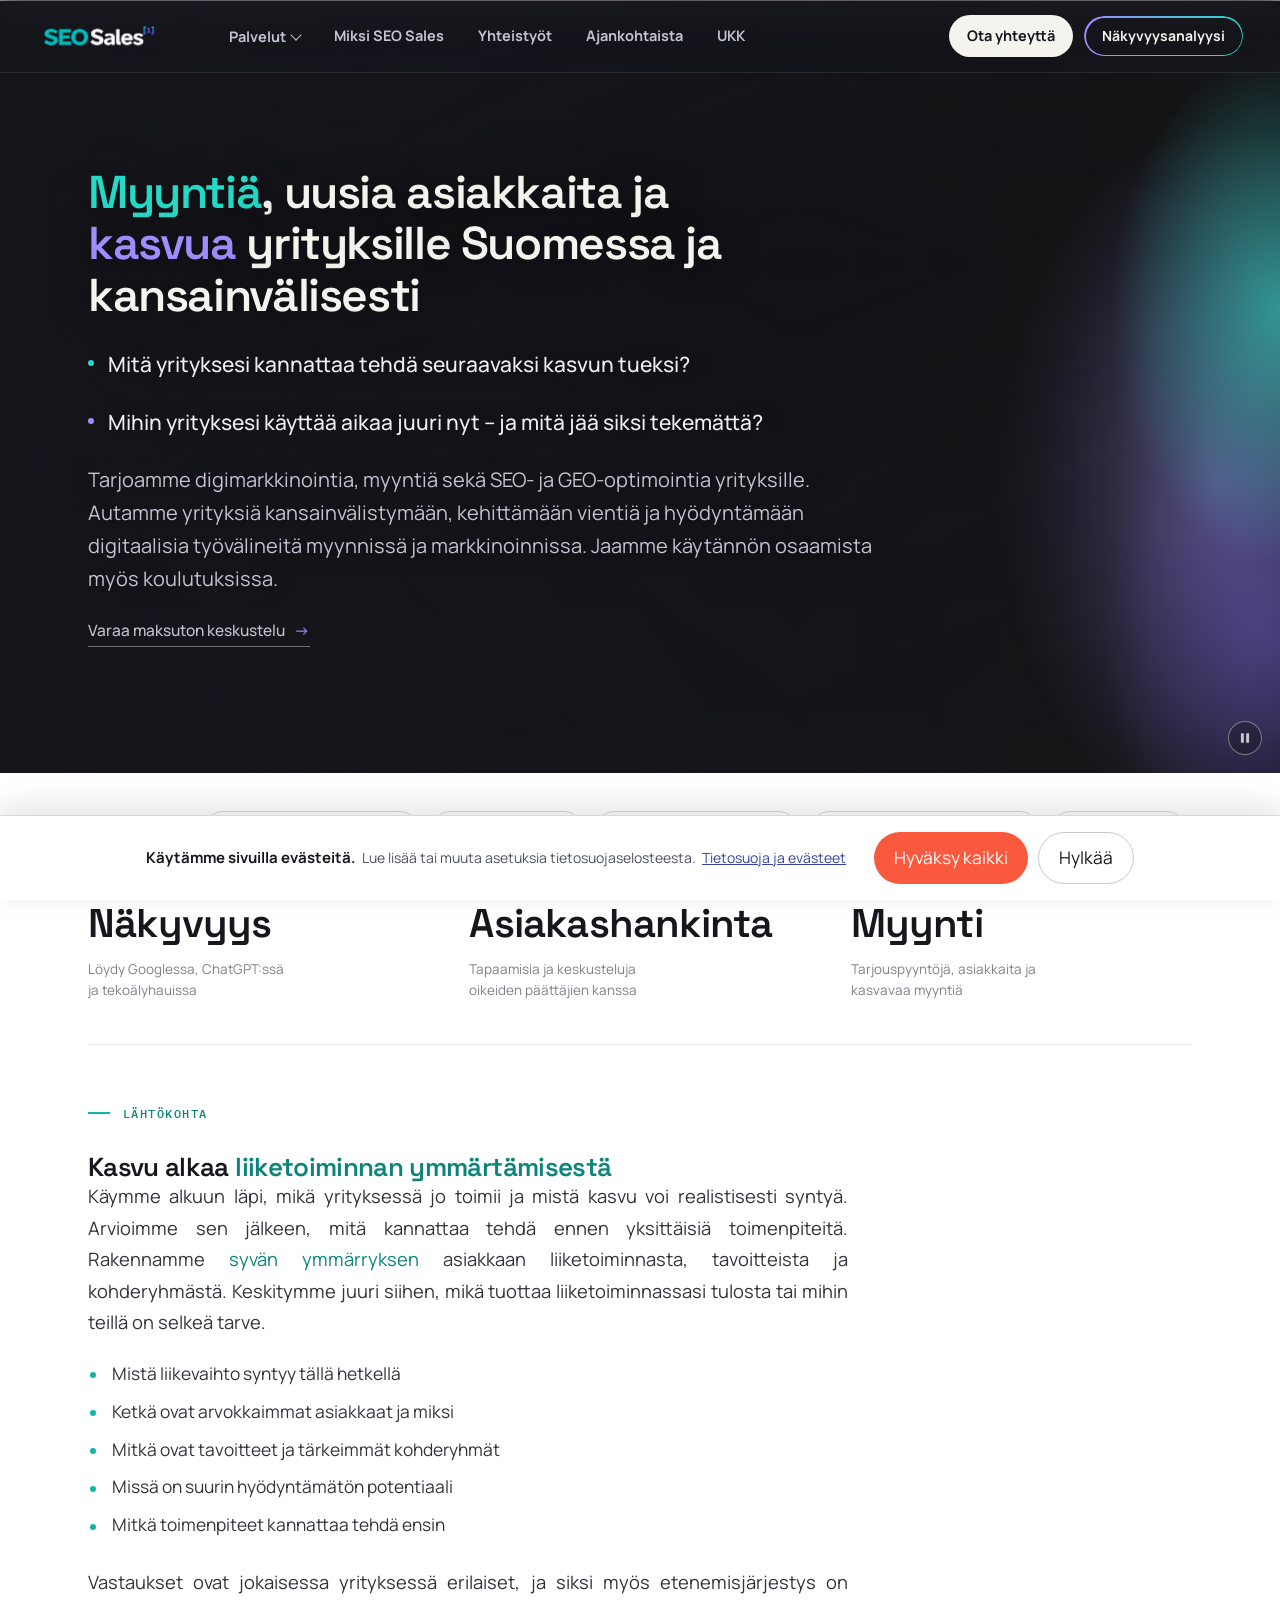
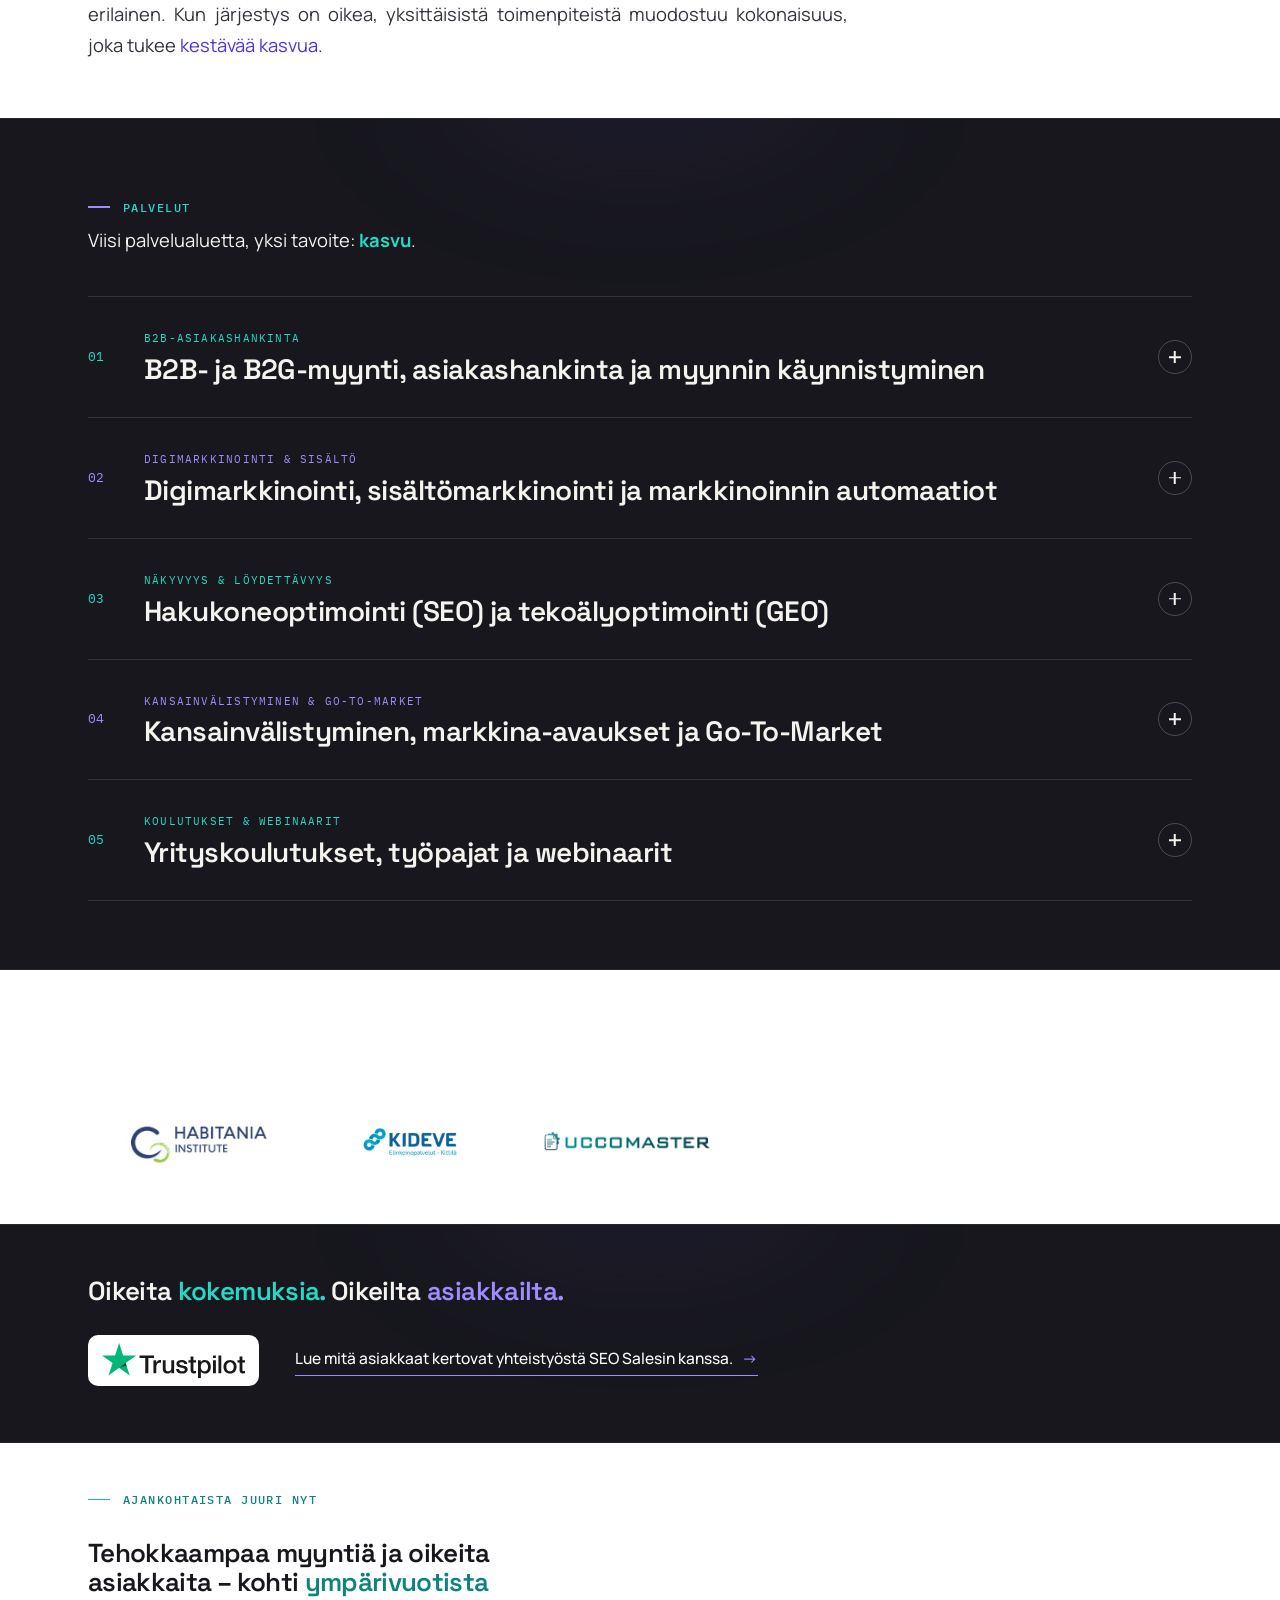
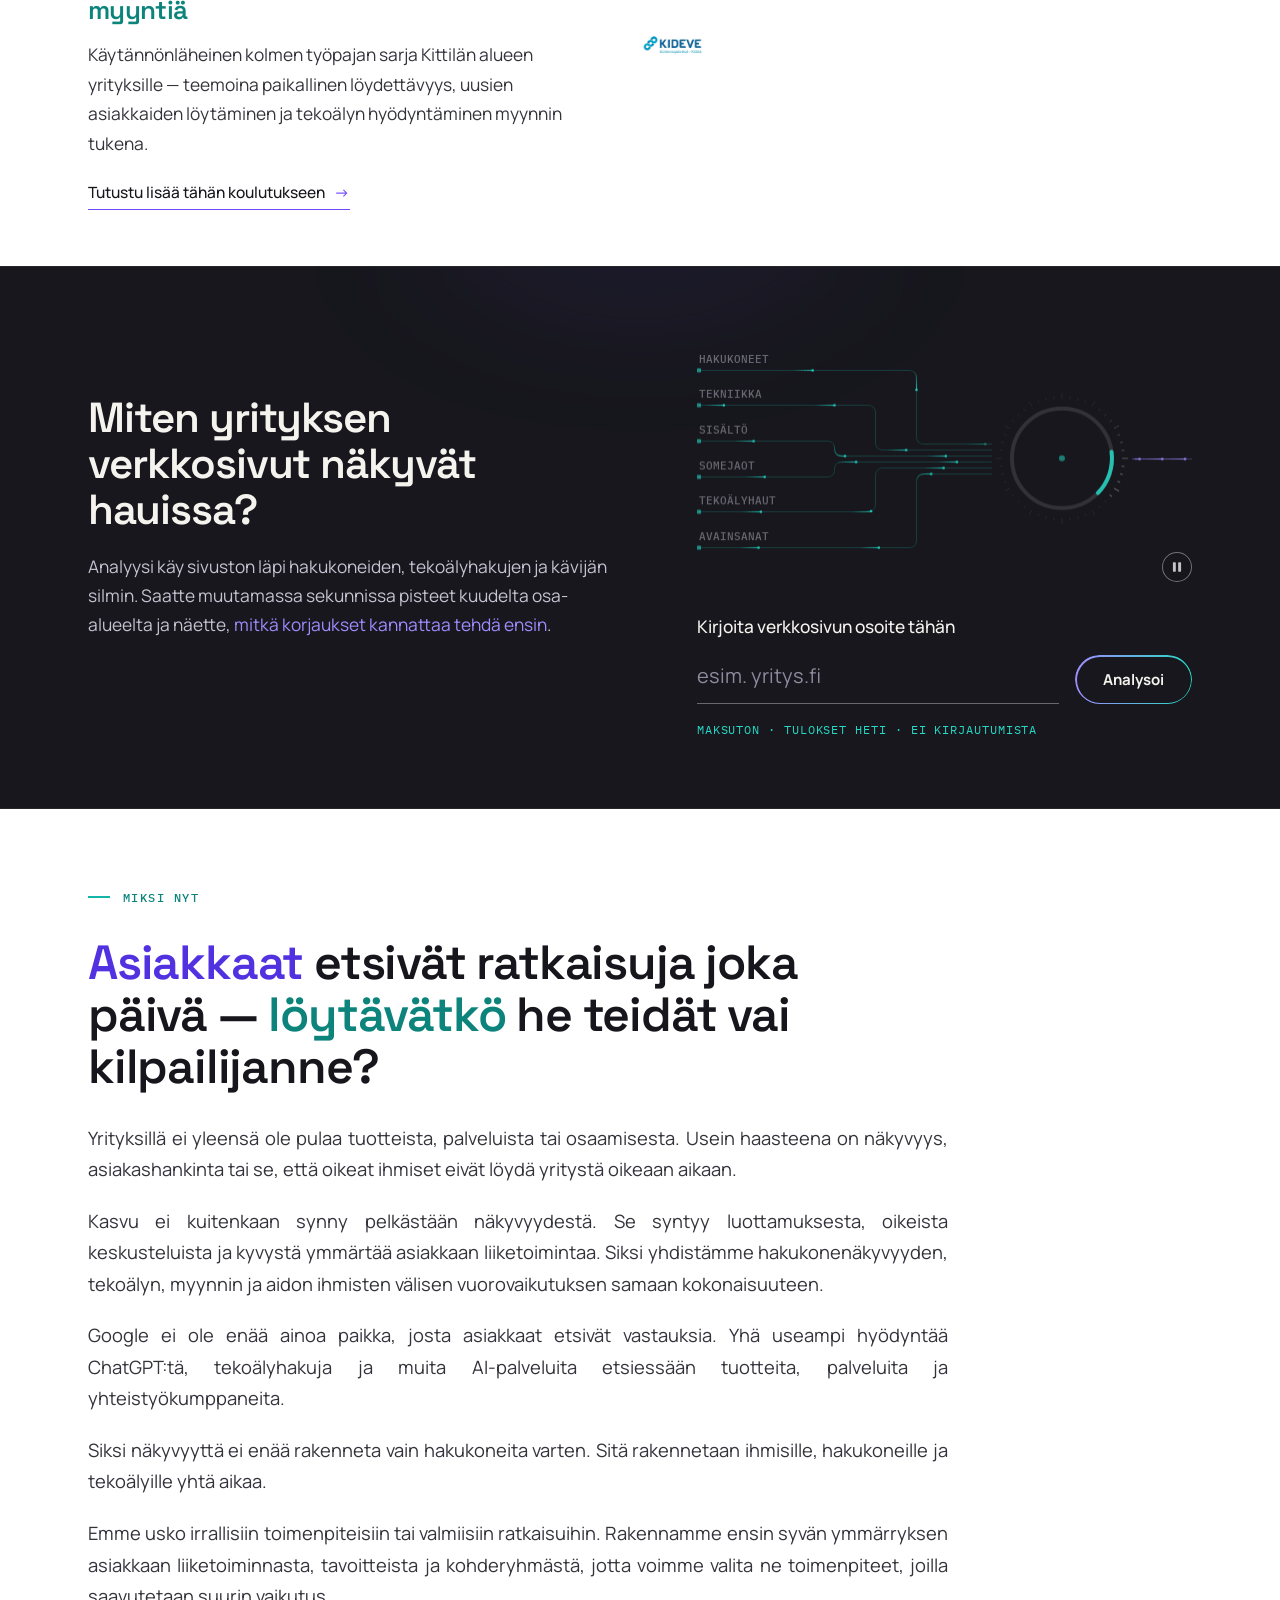
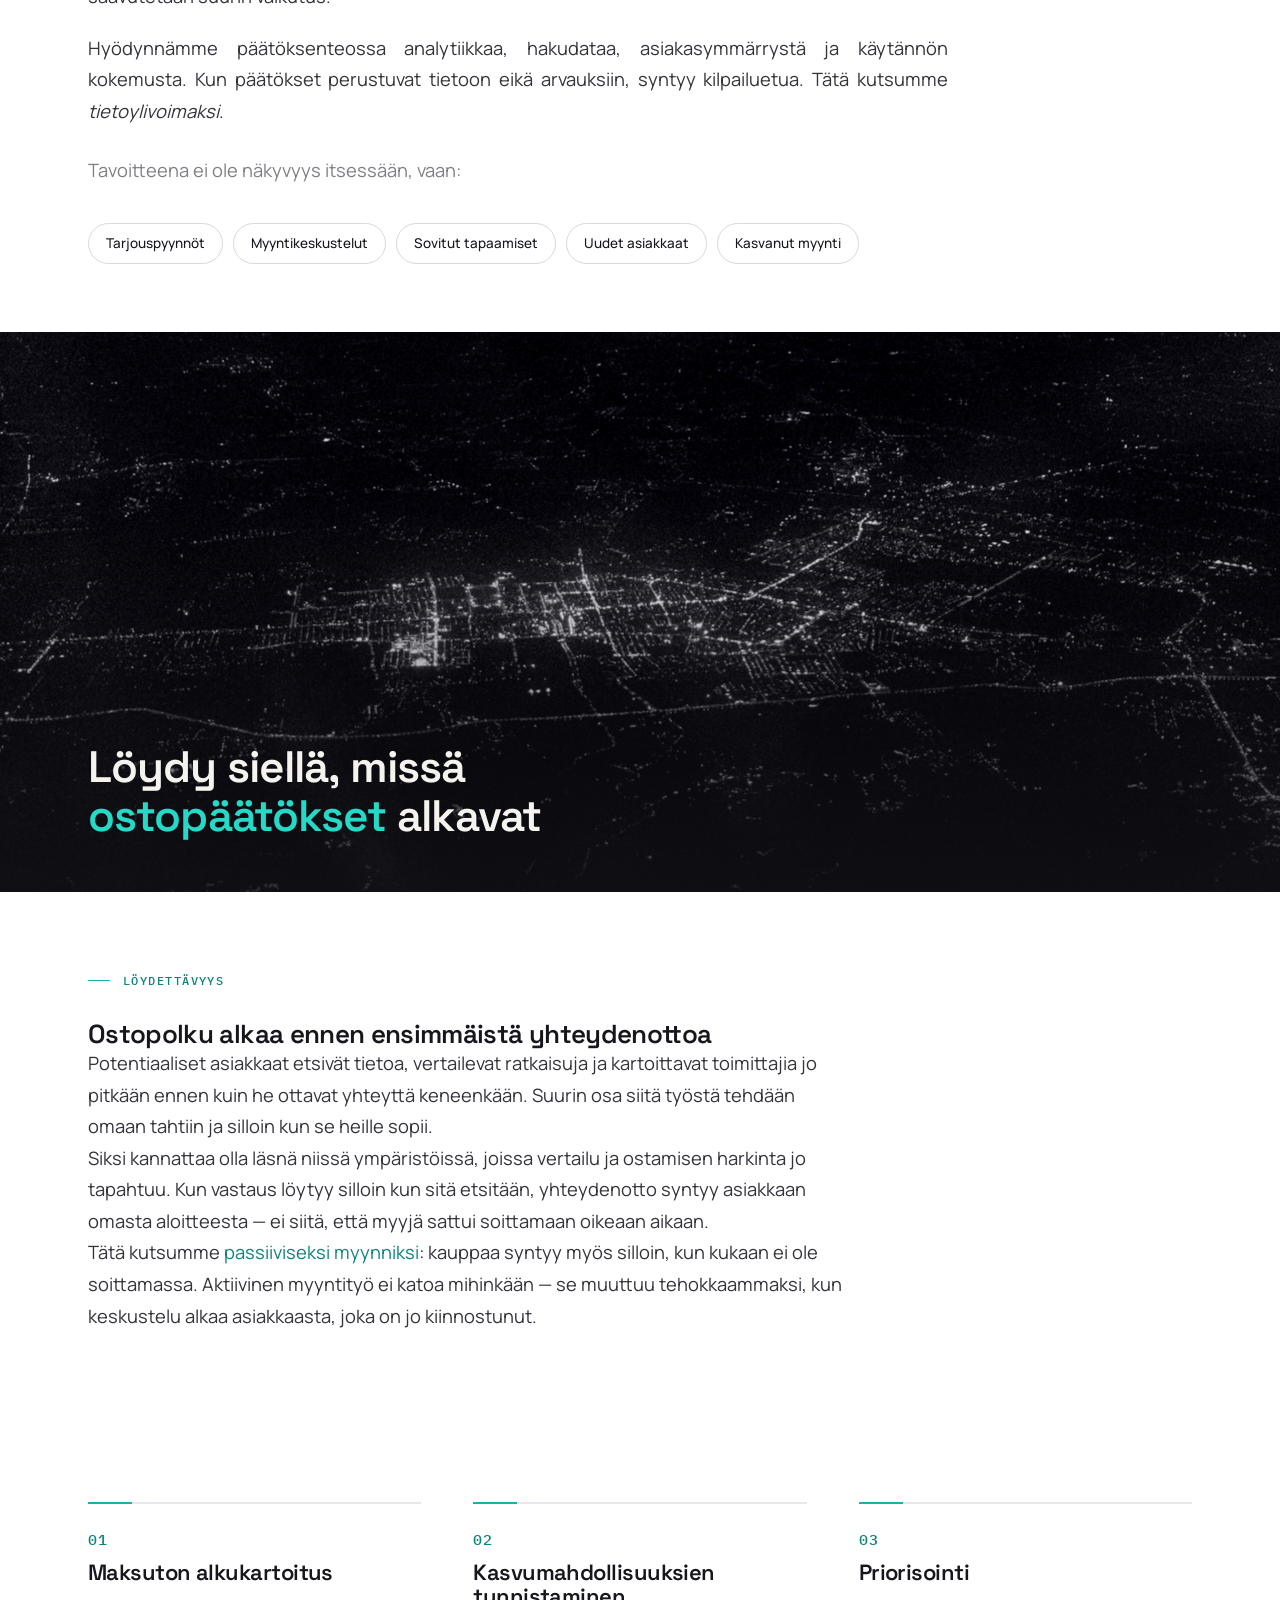
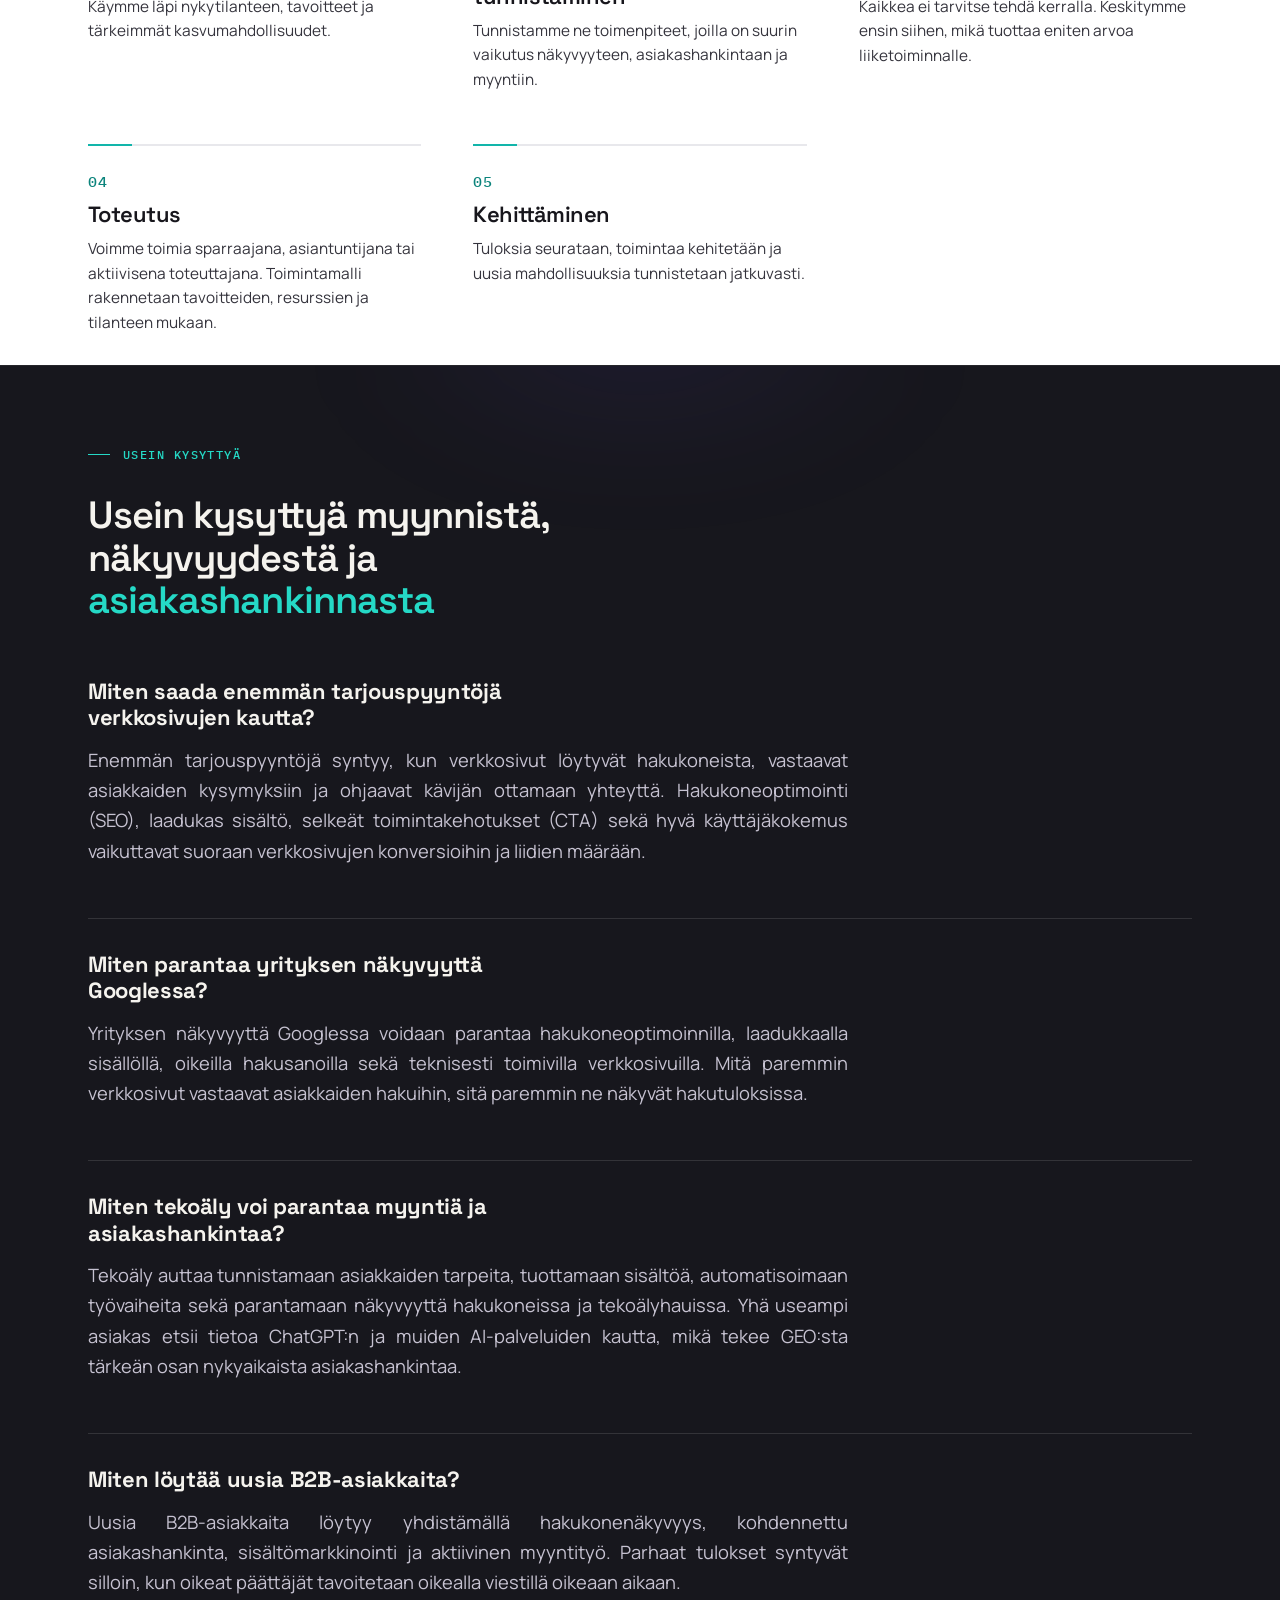
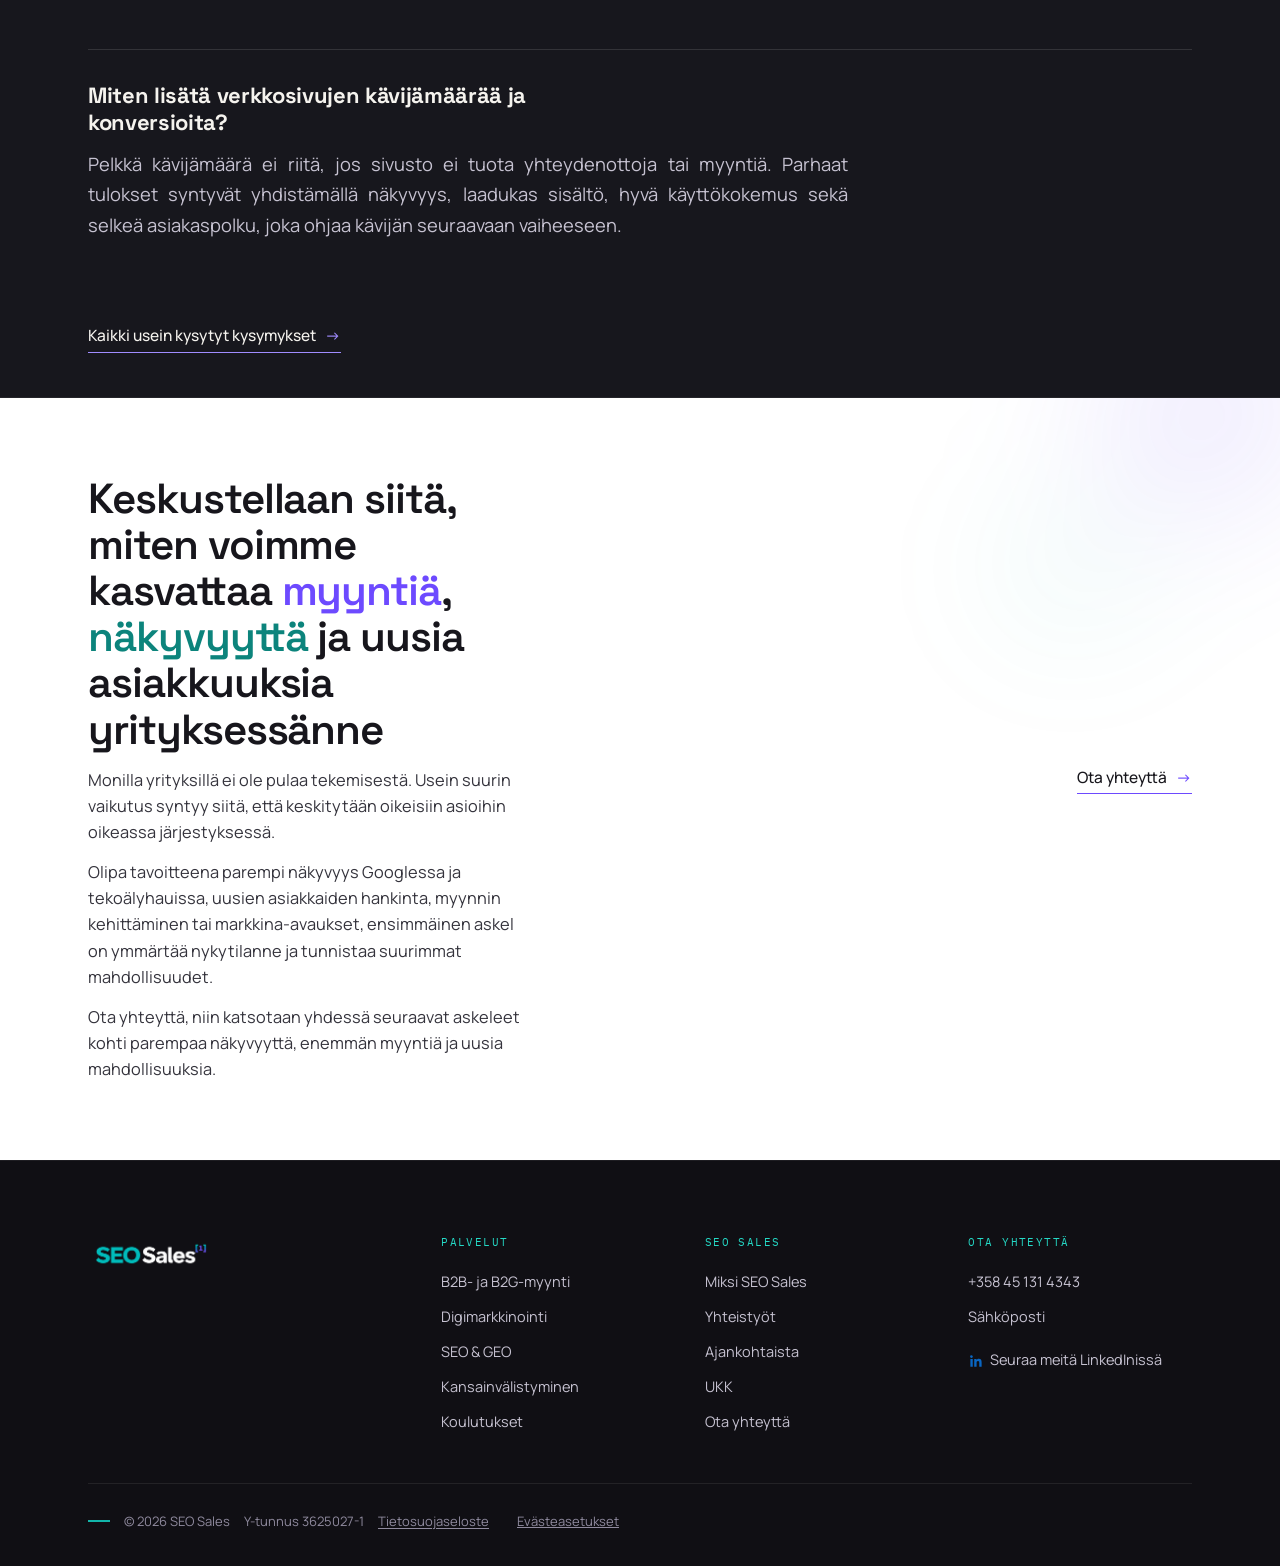
==== index.html @ 41d2343c "Use white SEO Sales logo on dark backgrounds" ====
<!DOCTYPE html>
<html lang="fi">
<head>
<meta charset="UTF-8">
<meta name="trustpilot-one-time-domain-verification-id" content="46264626-d55d-4eb8-880e-04349c40adad"/>
<meta name="viewport" content="width=device-width, initial-scale=1.0">
<title>SEO Sales | B2B-myynti, asiakashankinta, SEO ja GEO</title>
<meta name="description" content="SEO Sales yhdistää B2B- ja B2G-myynnin, asiakashankinnan, digimarkkinoinnin, SEO:n ja GEO:n yrityksen kasvun tueksi.">
<link rel="canonical" href="https://seosales.fi/">
<link rel="icon" type="image/svg+xml" href="seo-sales-b2b-myynti-favicon.svg">
<meta property="og:type" content="website">
<meta property="og:site_name" content="SEO Sales">
<meta property="og:locale" content="fi_FI">
<meta property="og:title" content="SEO Sales | B2B-myynti, asiakashankinta, SEO ja GEO">
<meta property="og:description" content="SEO Sales yhdistää B2B- ja B2G-myynnin, asiakashankinnan, digimarkkinoinnin, SEO:n ja GEO:n yrityksen kasvun tueksi.">
<meta property="og:url" content="https://seosales.fi/">
<meta property="og:image" content="https://seosales.fi/seo-sales-og-kuva.png">
<meta name="twitter:card" content="summary_large_image">
<meta name="twitter:title" content="SEO Sales | B2B-myynti, asiakashankinta, SEO ja GEO">
<meta name="twitter:description" content="SEO Sales yhdistää B2B- ja B2G-myynnin, asiakashankinnan, digimarkkinoinnin, SEO:n ja GEO:n yrityksen kasvun tueksi.">
<meta name="twitter:image" content="https://seosales.fi/seo-sales-og-kuva.png">
<script type="application/ld+json">
{"@context":"https://schema.org","@graph":[
{"@type":"WebSite","@id":"https://seosales.fi/#website","name":"SEO Sales","url":"https://seosales.fi/","inLanguage":"fi","publisher":{"@id":"https://seosales.fi/#org"}},
{"@type":"ProfessionalService","@id":"https://seosales.fi/#org","name":"SEO Sales","url":"https://seosales.fi/","description":"SEO, GEO, myynti ja asiakashankinta saman katon alta. Autamme yrityksiä löytämään asiakkaita ja kasvattamaan myyntiä Googlessa, ChatGPT:ssä, tekoälyhauissa ja uusilla markkinoilla.","email":"janio.lammi@gmail.com","telephone":"+358451314343","vatID":"FI36250271","taxID":"3625027-1","founder":{"@type":"Person","name":"Jani Lammi","sameAs":"https://www.linkedin.com/in/lammiconsulting"},"areaServed":["Suomi","Pohjoismaat","Euroopan unioni","Iso-Britannia","Aasia"],"knowsLanguage":["fi","en"],"sameAs":["https://www.linkedin.com/in/lammiconsulting"],"logo":"https://seosales.fi/seo-sales-b2b-myynti-yrityksen-kasvu.svg","image":"https://seosales.fi/seo-sales-og-kuva.png"}
]}
</script>
<link rel="preconnect" href="https://fonts.googleapis.com">
<link rel="preconnect" href="https://fonts.gstatic.com" crossorigin>
<link rel="preload" as="style" href="https://fonts.googleapis.com/css2?family=Space+Grotesk:wght@400;500;600;700&family=Manrope:wght@400;500;600;700&family=IBM+Plex+Mono:wght@400;500&display=swap" onload="this.onload=null;this.rel='stylesheet'">
<noscript><link href="https://fonts.googleapis.com/css2?family=Space+Grotesk:wght@400;500;600;700&family=Manrope:wght@400;500;600;700&family=IBM+Plex+Mono:wght@400;500&display=swap" rel="stylesheet"></noscript>
<link rel="stylesheet" href="styles.css?v=20261107">
<script>document.documentElement.classList.add('js')</script>
</head>
<body class="dark-hero">

<header id="hdr">
  <div class="wrap nav">
    <a href="/" class="logo"><img src="seo-sales-b2b-myynti-yrityksen-kasvu-valkoinen.svg" alt="SEO Sales – B2B-myynti ja yrityksen kasvu"></a>
    <nav class="nav-links">
      <div class="dropdown">
        <button type="button" aria-haspopup="true">Palvelut <span class="caret" aria-hidden="true"></span></button>
        <div class="dropmenu">
          <a href="b2b-myynti.html">B2B- ja B2G-myynti</a>
          <a href="digimarkkinointi.html">Digimarkkinointi</a>
          <a href="seo-ja-geo.html">SEO &amp; GEO</a>
          <a href="kansainvalistyminen.html">Kansainvälistyminen</a>
          <a href="koulutukset.html">Koulutukset</a>
        </div>
      </div>
      <a href="miksi-seo-sales.html">Miksi SEO Sales</a>
      <a href="yhteistyot.html">Yhteistyöt</a>
      <a href="ajankohtaista.html">Ajankohtaista</a>
      <a href="ukk.html">UKK</a>
      <a href="yhteys.html">Ota yhteyttä</a>
      <a href="nakyvyysanalyysi.html" class="nav-cta nav-cta--analyysi">Näkyvyysanalyysi</a>
    </nav>
    <button class="menu-btn" aria-label="Valikko" aria-expanded="false"><span></span><span></span><span></span></button>
  </div>
</header>

<!-- HERO -->
<section class="hero hero--dark hero--video">
  <div class="hero-video" aria-hidden="true">
    <video class="hv" src="kasvua-tavoitteleva-yritys.mp4" autoplay muted loop playsinline preload="auto"></video>
    <video class="hv off" src="kasvua-tavoitteleva-yritys.mp4" muted loop playsinline preload="auto"></video>
    <span class="hero-video-desat"></span>
    <span class="hero-video-veil"></span>
  </div>
  <div class="wrap hero-grid">
    <div class="hero-top">
      <div class="hero-copy">
        <h1 class="hero-title reveal"><span class="w"><em class="t">Myyntiä</em>,</span> <span class="w">uusia</span> <span class="w">asiakkaita</span> <span class="w">ja</span> <span class="w"><em>kasvua</em></span> <span class="w">yrityksille</span> <span class="w">Suomessa</span> <span class="w">ja</span> <span class="w">kansainvälisesti</span></h1>
      </div>
    </div>
    <div class="hero-body-full">
      <p class="reveal d2 hero-q hero-q--turq">Mitä yrityksesi kannattaa tehdä seuraavaksi kasvun tueksi?</p>
      <p class="reveal d2 hero-q hero-q--violet">Mihin yrityksesi käyttää aikaa juuri nyt – ja mitä jää siksi tekemättä?</p>
      <p class="reveal d2">Tarjoamme digimarkkinointia, myyntiä sekä SEO- ja GEO-optimointia yrityksille. Autamme yrityksiä kansainvälistymään, kehittämään vientiä ja hyödyntämään digitaalisia työvälineitä myynnissä ja markkinoinnissa. Jaamme käytännön osaamista myös koulutuksissa.</p>
      <div class="actions reveal d3">
        <a href="yhteys.html" class="ulink">Varaa maksuton keskustelu <span class="arr">→</span></a>
      </div>
    </div>
  </div>
</section>

<!-- GOALS -->
<section class="home-goals">
  <div class="wrap">
      <div class="goals-row">
        <p class="goals-label">Tavoitteena</p>
        <div class="outcomes outcomes--hero">
          <span class="chip blue">Enemmän laadukkaita liidejä</span>
          <span class="chip">Enemmän myyntiä</span>
          <span class="chip blue">Enemmän uusia asiakkaita</span>
          <span class="chip">Enemmän kannattavaa kasvua</span>
          <span class="chip blue">Enemmän aikaa</span>
        </div>
      </div>
  </div>
</section>

<!-- STATS -->
<div class="wrap">
  <div class="stats">
    <div class="stat reveal"><div class="word">Näkyvyys</div><div class="lbl">Löydy Googlessa, ChatGPT:ssä ja tekoälyhauissa</div></div>
    <div class="stat reveal d1"><div class="word">Asiakashankinta</div><div class="lbl">Tapaamisia ja keskusteluja oikeiden päättäjien kanssa</div></div>
    <div class="stat reveal d2"><div class="word">Myynti</div><div class="lbl">Tarjouspyyntöjä, asiakkaita ja kasvavaa myyntiä</div></div>
  </div>
</div>

<!-- BUSINESS UNDERSTANDING -->
<section id="lahtokohta">
  <div class="wrap">
    <p class="eyebrow reveal">Lähtökohta</p>
    <h2 class="reveal d1">Kasvu alkaa <em class="t">liiketoiminnan ymmärtämisestä</em></h2>
    <p class="reveal d2">Käymme alkuun läpi, mikä yrityksessä jo toimii ja mistä kasvu voi realistisesti syntyä. Arvioimme sen jälkeen, mitä kannattaa tehdä ennen yksittäisiä toimenpiteitä. Rakennamme <em class="hl t">syvän ymmärryksen</em> asiakkaan liiketoiminnasta, tavoitteista ja kohderyhmästä. Keskitymme juuri siihen, mikä tuottaa liiketoiminnassasi tulosta tai mihin teillä on selkeä tarve.</p>
    <ul class="disclist reveal d2">
      <li>Mistä liikevaihto syntyy tällä hetkellä</li>
      <li>Ketkä ovat arvokkaimmat asiakkaat ja miksi</li>
      <li>Mitkä ovat tavoitteet ja tärkeimmät kohderyhmät</li>
      <li>Missä on suurin hyödyntämätön potentiaali</li>
      <li>Mitkä toimenpiteet kannattaa tehdä ensin</li>
    </ul>
    <p class="reveal d2">Vastaukset ovat jokaisessa yrityksessä erilaiset, ja siksi myös etenemisjärjestys on erilainen. Kun järjestys on oikea, yksittäisistä toimenpiteistä muodostuu kokonaisuus, joka tukee <em class="hl">kestävää kasvua</em>.</p>
  </div>
</section>

<!-- SERVICES OVERVIEW -->
<section id="palvelut" class="tint">
  <div class="wrap">
    <p class="eyebrow reveal mb-8">Palvelut</p>
    <p class="reveal d1 palvelut-lede">Viisi palvelualuetta, yksi tavoite: <strong class="kasvu-hl">kasvu</strong>.</p>
    <div class="svc-accordion">
      <details class="svc-item blue reveal">
        <summary>
          <span class="s-idx">01</span>
          <span class="s-head">
            <span class="s-feat">B2B-asiakashankinta</span>
            <h3 class="s-title">B2B- ja B2G-myynti, asiakashankinta ja myynnin käynnistyminen</h3>
          </span>
          <span class="s-toggle" aria-hidden="true"></span>
        </summary>
        <div class="svc-panel">
          <p>Kaikki asiakkaat eivät löydä yritystäsi itse.</p>
          <div class="chips">
            <p class="fs-sm">Autamme tunnistamaan oikeat kohderyhmät, tavoittamaan päättäjät, sopimaan tapaamisia sekä tukemaan myyntiä aina ensimmäisestä keskustelusta kaupan kotiuttamiseen asti. Vahvuutemme on yhdistää järjestelmällinen asiakashankinta aitoon kykyyn rakentaa luottamusta ja käydä liiketoimintaa edistäviä keskusteluja.</p>
            <p class="fs-sm">Kun digimarkkinointi, sisältömarkkinointi ja asiakashankinta kulkevat saman tiimin kautta, pystymme hyödyntämään asiakaskeskusteluista syntyvää ymmärrystä myös verkkosivujen, sisältöjen ja markkinoinnin kehittämisessä. Sama viesti näkyy kaikissa kanavissa ja tukee sekä näkyvyyttä että myyntiä.</p>
            <h4>Palveluihin voi kuulua</h4>
            <span class="chip blue">Prospektointi</span>
            <span class="chip blue">Sähköpostikampanjat</span>
            <span class="chip blue">Yhteydenotot päättäjiin</span>
            <span class="chip blue">Tapaamisten buukkaus</span>
            <span class="chip blue">Myyntitapaamiset</span>
            <span class="chip blue">Tarjousvaiheen sparraus</span>
            <span class="chip blue">Myyntineuvottelut</span>
            <span class="chip blue">Closeauksen tuki</span>
            <span class="chip blue">Ulkoistettu myyntiresurssi</span>
            <span class="chip blue">Automaatiot</span>
          </div>
          <a href="b2b-myynti.html" class="ulink blue">Lue lisää palvelusta <span class="arr">→</span></a>
        </div>
      </details>

      <details class="svc-item reveal">
        <summary>
          <span class="s-idx">02</span>
          <span class="s-head">
            <span class="s-feat">Digimarkkinointi &amp; sisältö</span>
            <h3 class="s-title">Digimarkkinointi, sisältömarkkinointi ja markkinoinnin automaatiot</h3>
          </span>
          <span class="s-toggle" aria-hidden="true"></span>
        </summary>
        <div class="svc-panel">
          <p>Hyvä digimarkkinointi ei tarkoita pelkästään enemmän sisältöä. Sen tehtävänä on tukea myyntiä, asiakashankintaa ja liiketoiminnan kasvua.</p>
          <p>Autamme suunnittelemaan ja toteuttamaan sisältöjä, verkkosivuja, blogeja, uutiskirjeitä, LinkedIn-sisältöjä, sähköpostimarkkinointia sekä markkinoinnin automaatioita, jotka rakentavat näkyvyyttä Googlessa, tekoälyhauissa ja asiakkaiden ostopolun eri vaiheissa.</p>
          <p>Yhdessä nämä muodostavat yrityksellenne markkinointi- ja myyntikoneiston, jossa sisältö, näkyvyys, analytiikka, automaatiot, asiakashankinta ja myynti tukevat toisiaan.</p>
          <p>Kun sama kumppani vastaa myös asiakashankinnasta ja myynnistä, voidaan sisältöjä hyödyntää tehokkaammin. Samalla opimme jatkuvasti, mitkä viestit kiinnostavat kohderyhmää, mitkä sisällöt tuovat laadukkaita liidejä ja mistä syntyvät parhaat asiakkuudet.</p>
          <div class="chips">
            <h4>Palveluihin voi kuulua</h4>
            <span class="chip">Sisältömarkkinointi</span>
            <span class="chip">Verkkosivut</span>
            <span class="chip">Blogit</span>
            <span class="chip">Uutiskirjeet</span>
            <span class="chip">LinkedIn-sisällöt</span>
            <span class="chip">Sähköpostimarkkinointi</span>
            <span class="chip">Markkinoinnin automaatiot</span>
            <span class="chip">Analytiikka</span>
          </div>
          <a href="digimarkkinointi.html" class="ulink">Lue lisää palvelusta <span class="arr">→</span></a>
        </div>
      </details>

      <details class="svc-item blue reveal">
        <summary>
          <span class="s-idx">03</span>
          <span class="s-head">
            <span class="s-feat">Näkyvyys &amp; löydettävyys</span>
            <h3 class="s-title">Hakukoneoptimointi (SEO) ja tekoälyoptimointi (GEO)</h3>
          </span>
          <span class="s-toggle" aria-hidden="true"></span>
        </summary>
        <div class="svc-panel">
          <p>Löydy silloin, kun asiakkaasi etsivät ratkaisua.</p>
          <p>Autamme yrityksiä parantamaan näkyvyyttä Googlessa, ChatGPT:ssä ja tekoälyhauissa sekä muuttamaan näkyvyyden tarjouspyynnöiksi, yhteydenotoiksi ja uusiksi asiakkaiksi. Hyvä näkyvyys ei ole tavoite – se on väline liiketoiminnan kasvattamiseen.</p>
          <div class="chips">
            <h4>Palveluihin voi kuulua</h4>
            <span class="chip">SEO</span>
            <span class="chip">GEO</span>
            <span class="chip">Sisältöstrategia</span>
            <span class="chip">Verkkosivujen kehittäminen</span>
            <span class="chip">Konversio-optimointi</span>
            <span class="chip">AI Visibility</span>
            <span class="chip">Näkyvyyden seuranta</span>
          </div>
          <a href="seo-ja-geo.html" class="ulink">Lue lisää palvelusta <span class="arr">→</span></a>
        </div>
      </details>

      <details class="svc-item reveal">
        <summary>
          <span class="s-idx">04</span>
          <span class="s-head">
            <span class="s-feat">Kansainvälistyminen &amp; Go-To-Market</span>
            <h3 class="s-title">Kansainvälistyminen, markkina-avaukset ja Go-To-Market</h3>
          </span>
          <span class="s-toggle" aria-hidden="true"></span>
        </summary>
        <div class="svc-panel">
          <p>Uudet markkinat eivät avaudu itsestään.</p>
          <p>Autamme yrityksiä markkinatutkimuksissa, markkina-avauksissa, tuotteiden ja palveluiden lanseerauksissa sekä ensimmäisten asiakkaiden löytämisessä Suomessa ja kansainvälisesti. Tavoitteena ei ole pelkkä suunnitelma, vaan käytännön eteneminen kohti uusia markkinoita ja asiakkuuksia.</p>
          <div class="chips">
            <h4>Palveluihin voi kuulua</h4>
            <span class="chip">Markkinatutkimukset</span>
            <span class="chip">Kilpailija-analyysit</span>
            <span class="chip">Markkina-avaukset</span>
            <span class="chip">Go-To-Market-suunnittelu</span>
            <span class="chip">Tuotelanseeraukset</span>
            <span class="chip">Palvelulanseeraukset</span>
            <span class="chip">Vientisparraus</span>
            <span class="chip">Kansainvälinen myynti</span>
          </div>
          <a href="kansainvalistyminen.html" class="ulink">Lue lisää palvelusta <span class="arr">→</span></a>
        </div>
      </details>

      <details class="svc-item blue reveal">
        <summary>
          <span class="s-idx">05</span>
          <span class="s-head">
            <span class="s-feat">Koulutukset &amp; webinaarit</span>
            <h3 class="s-title">Yrityskoulutukset, työpajat ja webinaarit</h3>
          </span>
          <span class="s-toggle" aria-hidden="true"></span>
        </summary>
        <div class="svc-panel">
          <p>Käytännönläheisiä koulutuksia yrityksille, kunnille, kaupungeille ja organisaatioille.</p>
          <p>Aiheina esimerkiksi tekoäly, SEO, GEO, digitaalinen asiakashankinta, kansainvälistyminen sekä teknologian hyödyntäminen liiketoiminnan kasvussa. Sisällöt suunnitellaan aina kohderyhmän tavoitteiden mukaan.</p>
          <div class="chips">
            <h4>Aiheita voivat olla esimerkiksi</h4>
            <span class="chip">Tekoäly liiketoiminnassa</span>
            <span class="chip">SEO ja GEO</span>
            <span class="chip">Digitaalinen asiakashankinta</span>
            <span class="chip">B2B-myynnin käynnistäminen</span>
            <span class="chip">Go-To-Market</span>
            <span class="chip">Kansainvälistyminen ja vienti</span>
            <span class="chip">Teknologia kasvun tukena</span>
            <span class="chip">Elintarvikealan digitalisaatio ja vienti</span>
          </div>
          <a href="koulutukset.html" class="ulink">Lue lisää palvelusta <span class="arr">→</span></a>
        </div>
      </details>

    </div>
  </div>
</section>

<!-- AJANKOHTAISET YHTEISTYÖT -->
<section id="yhteistyot">
  <div class="wrap">
    <h2 class="reveal">Yritykset, joiden kanssa <em class="t">teemme yhteistyötä</em></h2>
    <div class="partners reveal">
      <a href="https://www.habitaniainstitute.com/blank" target="_blank" rel="noopener"><img src="Habitania_institute_sustainability_professional.jpeg" alt="Habitania Institute logo – SEO Sales yhteistyö" loading="lazy"></a>
      <a href="https://www.kideve.fi/kideve/ajankohtaista/" target="_blank" rel="noopener"><img src="Kideve_kittila_n_palvelut.jpeg" alt="Kideve Elinkeinopalvelut Kittilä logo – SEO Sales yhteistyö" loading="lazy"></a>
      <a href="https://mbw.fi/" target="_blank" rel="noopener"><img src="Uccomaster_laadunhallinta.png" alt="Uccomaster logo – MBW laadunvarmistusjärjestelmä ja SEO Sales yhteistyö" loading="lazy"></a>
    </div>
  </div>
</section>

<!-- TRUSTPILOT -->
<section class="tint tp-section tp-home" id="trustpilot">
  <div class="wrap">
    <h2 class="reveal">Oikeita <em class="t">kokemuksia.</em> Oikeilta <em>asiakkailta.</em></h2>
    <div class="tp-cta reveal d1">
      <a class="tp-brand" href="https://www.trustpilot.com/review/seosales.fi" target="_blank" rel="noopener noreferrer" aria-label="SEO Sales Trustpilotissa">
        <img src="Trustpilot%20SEO%20Sales%20.svg" alt="Trustpilot" loading="lazy">
      </a>
      <a class="ulink tp-link" href="https://www.trustpilot.com/review/seosales.fi" target="_blank" rel="noopener noreferrer">Lue mitä asiakkaat kertovat yhteistyöstä SEO Salesin kanssa. <span class="arr">→</span></a>
    </div>
  </div>
</section>

<!-- AJANKOHTAISTA TEASER -->
<section id="ajankohtaista-teaser">
  <div class="wrap">
    <p class="eyebrow reveal">Ajankohtaista juuri nyt</p>
    <div class="text-block">
      <div class="ajt-row">
        <div class="ajt-text">
          <h2 class="reveal">Tehokkaampaa myyntiä ja oikeita asiakkaita – kohti <em class="t">ympärivuotista myyntiä</em></h2>
          <p class="reveal mt-16">Käytännönläheinen kolmen työpajan sarja Kittilän alueen yrityksille — teemoina paikallinen löydettävyys, uusien asiakkaiden löytäminen ja tekoälyn hyödyntäminen myynnin tukena.</p>
        </div>
        <a href="https://www.kideve.fi/kideve/ajankohtaista/" target="_blank" rel="noopener" class="kideve-logo"><img src="Kideve_kittila_n_palvelut.jpeg" alt="Kideve Elinkeinopalvelut Kittilä logo" class="kideve-logo-inline"></a>
      </div>
      <a href="ajankohtaista.html#kideve" class="ulink reveal mt-20">Tutustu lisää tähän koulutukseen <span class="arr">→</span></a>
    </div>
  </div>
</section>

<!-- NÄKYVYYSANALYYSI TEASER -->
<section id="analyysi-teaser" class="tint">
  <div class="wrap">
    <div class="at-grid">
      <div class="at-text">
        <p class="eyebrow reveal">Maksuton näkyvyysanalyysi</p>
        <h2 class="reveal d1">Miten yrityksen verkkosivut näkyvät hauissa?</h2>
        <p class="reveal d2">Analyysi käy sivuston läpi hakukoneiden, tekoälyhakujen ja kävijän silmin. Saatte muutamassa sekunnissa pisteet kuudelta osa-alueelta ja näette, <em class="hl">mitkä korjaukset kannattaa tehdä ensin</em>.</p>
      </div>
      <div class="at-side">
        <div class="at-visual reveal d1">
          <canvas id="teaserMotion" aria-hidden="true"></canvas>
          <button type="button" class="video-toggle" aria-label="Pysäytä animaatio"><svg class="vt-pause" width="14" height="14" viewBox="0 0 24 24" fill="currentColor" aria-hidden="true"><rect x="5" y="4" width="5" height="16" rx="1"/><rect x="14" y="4" width="5" height="16" rx="1"/></svg><svg class="vt-play" width="14" height="14" viewBox="0 0 24 24" fill="currentColor" aria-hidden="true"><path d="M7 4.5v15l13-7.5z"/></svg></button>
        </div>
      <form class="at-form reveal d2" action="nakyvyysanalyysi.html" method="get">
        <label for="at-url">Kirjoita verkkosivun osoite tähän</label>
        <div class="at-row">
          <input id="at-url" name="url" type="text" inputmode="url" autocomplete="url" placeholder="esim. yritys.fi" required>
          <button type="submit" class="glow-btn at-submit">Analysoi</button>
        </div>
        <p class="at-meta">Maksuton · Tulokset heti · Ei kirjautumista</p>
      </form>
      </div>
    </div>
  </div>
</section>

<!-- WHY -->
<section id="miksi" class="why">
  <div class="wrap">
    <p class="eyebrow reveal">Miksi nyt</p>
    <h2 class="reveal d1"><em>Asiakkaat</em> etsivät ratkaisuja joka päivä — <em class="t">löytävätkö</em> he teidät vai kilpailijanne?</h2>
    <p class="reveal d2">Yrityksillä ei yleensä ole pulaa tuotteista, palveluista tai osaamisesta. Usein haasteena on näkyvyys, asiakashankinta tai se, että oikeat ihmiset eivät löydä yritystä oikeaan aikaan.</p>
    <p class="reveal d2">Kasvu ei kuitenkaan synny pelkästään näkyvyydestä. Se syntyy luottamuksesta, oikeista keskusteluista ja kyvystä ymmärtää asiakkaan liiketoimintaa. Siksi yhdistämme hakukonenäkyvyyden, tekoälyn, myynnin ja aidon ihmisten välisen vuorovaikutuksen samaan kokonaisuuteen.</p>
    <p class="reveal d2">Google ei ole enää ainoa paikka, josta asiakkaat etsivät vastauksia. Yhä useampi hyödyntää ChatGPT:tä, tekoälyhakuja ja muita AI-palveluita etsiessään tuotteita, palveluita ja yhteistyökumppaneita.</p>
    <p class="reveal d2">Siksi näkyvyyttä ei enää rakenneta vain hakukoneita varten. Sitä rakennetaan ihmisille, hakukoneille ja tekoälyille yhtä aikaa.</p>
    <p class="reveal d2">Emme usko irrallisiin toimenpiteisiin tai valmiisiin ratkaisuihin. Rakennamme ensin syvän ymmärryksen asiakkaan liiketoiminnasta, tavoitteista ja kohderyhmästä, jotta voimme valita ne toimenpiteet, joilla saavutetaan suurin vaikutus.</p>
    <p class="reveal d2">Hyödynnämme päätöksenteossa analytiikkaa, hakudataa, asiakasymmärrystä ja käytännön kokemusta. Kun päätökset perustuvat tietoon eikä arvauksiin, syntyy kilpailuetua. Tätä kutsumme <em>tietoylivoimaksi</em>.</p>
    <p class="lede reveal d2 mt-28">Tavoitteena ei ole näkyvyys itsessään, vaan:</p>
    <div class="outcomes reveal d3">
      <span class="chip blue">Tarjouspyynnöt</span>
      <span class="chip">Myyntikeskustelut</span>
      <span class="chip blue">Sovitut tapaamiset</span>
      <span class="chip">Uudet asiakkaat</span>
      <span class="chip blue">Kasvanut myynti</span>
    </div>
  </div>
</section>

<figure class="photo-wide reveal">
  <img src="hakukonenakyvyys-seo.jpg" alt="Kaupungin valot ilmasta yöllä — hakukonenäkyvyys tuo yrityksen esiin siellä, missä asiakkaat jo etsivät" loading="lazy">
  <figcaption class="cap"><div class="wrap"><h2>Löydy siellä, missä <em class="t">ostopäätökset</em> alkavat</h2></div></figcaption>
</figure>

<!-- LOYDETTAVYYS / PASSIIVINEN MYYNTI -->
<section id="loydettavyys">
  <div class="wrap">
    <p class="eyebrow reveal">Löydettävyys</p>
    <h2 class="reveal d1">Ostopolku alkaa ennen ensimmäistä yhteydenottoa</h2>
    <p class="reveal d2">Potentiaaliset asiakkaat etsivät tietoa, vertailevat ratkaisuja ja kartoittavat toimittajia jo pitkään ennen kuin he ottavat yhteyttä keneenkään. Suurin osa siitä työstä tehdään omaan tahtiin ja silloin kun se heille sopii.</p>
    <p class="reveal d2">Siksi kannattaa olla läsnä niissä ympäristöissä, joissa vertailu ja ostamisen harkinta jo tapahtuu. Kun vastaus löytyy silloin kun sitä etsitään, yhteydenotto syntyy asiakkaan omasta aloitteesta — ei siitä, että myyjä sattui soittamaan oikeaan aikaan.</p>
    <p class="reveal d2">Tätä kutsumme <em class="hl t">passiiviseksi myynniksi</em>: kauppaa syntyy myös silloin, kun kukaan ei ole soittamassa. Aktiivinen myyntityö ei katoa mihinkään — se muuttuu tehokkaammaksi, kun keskustelu alkaa asiakkaasta, joka on jo kiinnostunut.</p>
  </div>
</section>

<!-- STEPS -->
<section id="home-steps">
  <div class="wrap">
    <p class="eyebrow reveal">Näin etenemme</p>
    <div class="steps">
      <div class="step reveal">
        <div class="n">01</div>
        <h3>Maksuton alkukartoitus</h3>
        <p>Käymme läpi nykytilanteen, tavoitteet ja tärkeimmät kasvumahdollisuudet.</p>
      </div>
      <div class="step reveal d1">
        <div class="n">02</div>
        <h3>Kasvumahdollisuuksien tunnistaminen</h3>
        <p>Tunnistamme ne toimenpiteet, joilla on suurin vaikutus näkyvyyteen, asiakashankintaan ja myyntiin.</p>
      </div>
      <div class="step reveal d2">
        <div class="n">03</div>
        <h3>Priorisointi</h3>
        <p>Kaikkea ei tarvitse tehdä kerralla. Keskitymme ensin siihen, mikä tuottaa eniten arvoa liiketoiminnalle.</p>
      </div>
      <div class="step reveal d3">
        <div class="n">04</div>
        <h3>Toteutus</h3>
        <p>Voimme toimia sparraajana, asiantuntijana tai aktiivisena toteuttajana. Toimintamalli rakennetaan tavoitteiden, resurssien ja tilanteen mukaan.</p>
      </div>
      <div class="step reveal d4">
        <div class="n">05</div>
        <h3>Kehittäminen</h3>
        <p>Tuloksia seurataan, toimintaa kehitetään ja uusia mahdollisuuksia tunnistetaan jatkuvasti.</p>
      </div>
    </div>
  </div>
</section>

<!-- FAQ -->
<section class="svc-body tint" id="home-faq">
  <div class="wrap">
    <p class="eyebrow reveal">Usein kysyttyä</p>
    <h2 class="reveal d1">Usein kysyttyä myynnistä, näkyvyydestä ja <em class="t">asiakashankinnasta</em></h2>
    <div class="faq-item reveal">
      <div class="faq-q">Miten saada enemmän tarjouspyyntöjä verkkosivujen kautta?</div>
      <p class="faq-a">Enemmän tarjouspyyntöjä syntyy, kun verkkosivut löytyvät hakukoneista, vastaavat asiakkaiden kysymyksiin ja ohjaavat kävijän ottamaan yhteyttä. Hakukoneoptimointi (SEO), laadukas sisältö, selkeät toimintakehotukset (CTA) sekä hyvä käyttäjäkokemus vaikuttavat suoraan verkkosivujen konversioihin ja liidien määrään.</p>
    </div>
    <div class="faq-item reveal">
      <div class="faq-q">Miten parantaa yrityksen näkyvyyttä Googlessa?</div>
      <p class="faq-a">Yrityksen näkyvyyttä Googlessa voidaan parantaa hakukoneoptimoinnilla, laadukkaalla sisällöllä, oikeilla hakusanoilla sekä teknisesti toimivilla verkkosivuilla. Mitä paremmin verkkosivut vastaavat asiakkaiden hakuihin, sitä paremmin ne näkyvät hakutuloksissa.</p>
    </div>
    <div class="faq-item reveal">
      <div class="faq-q">Miten tekoäly voi parantaa myyntiä ja asiakashankintaa?</div>
      <p class="faq-a">Tekoäly auttaa tunnistamaan asiakkaiden tarpeita, tuottamaan sisältöä, automatisoimaan työvaiheita sekä parantamaan näkyvyyttä hakukoneissa ja tekoälyhauissa. Yhä useampi asiakas etsii tietoa ChatGPT:n ja muiden AI-palveluiden kautta, mikä tekee GEO:sta tärkeän osan nykyaikaista asiakashankintaa.</p>
    </div>
    <div class="faq-item reveal">
      <div class="faq-q">Miten löytää uusia B2B-asiakkaita?</div>
      <p class="faq-a">Uusia B2B-asiakkaita löytyy yhdistämällä hakukonenäkyvyys, kohdennettu asiakashankinta, sisältömarkkinointi ja aktiivinen myyntityö. Parhaat tulokset syntyvät silloin, kun oikeat päättäjät tavoitetaan oikealla viestillä oikeaan aikaan.</p>
    </div>
    <div class="faq-item reveal">
      <div class="faq-q">Miten lisätä verkkosivujen kävijämäärää ja konversioita?</div>
      <p class="faq-a">Pelkkä kävijämäärä ei riitä, jos sivusto ei tuota yhteydenottoja tai myyntiä. Parhaat tulokset syntyvät yhdistämällä näkyvyys, laadukas sisältö, hyvä käyttökokemus sekä selkeä asiakaspolku, joka ohjaa kävijän seuraavaan vaiheeseen.</p>
    </div>
    <a href="ukk.html" class="ulink reveal mt-30">Kaikki usein kysytyt kysymykset <span class="arr">→</span></a>
  </div>
</section>

<!-- CTA BAND -->
<section class="cta-band cta-band--light">
  <div class="wrap inner">
    <div class="reveal">
      <h2>Keskustellaan siitä, miten voimme kasvattaa <em>myyntiä</em>, <em class="t">näkyvyyttä</em> ja uusia asiakkuuksia yrityksessänne</h2>
      <p class="sub">Monilla yrityksillä ei ole pulaa tekemisestä. Usein suurin vaikutus syntyy siitä, että keskitytään oikeisiin asioihin oikeassa järjestyksessä.</p>
      <p class="sub">Olipa tavoitteena parempi näkyvyys Googlessa ja tekoälyhauissa, uusien asiakkaiden hankinta, myynnin kehittäminen tai markkina-avaukset, ensimmäinen askel on ymmärtää nykytilanne ja tunnistaa suurimmat mahdollisuudet.</p>
      <p class="sub">Ota yhteyttä, niin katsotaan yhdessä seuraavat askeleet kohti parempaa näkyvyyttä, enemmän myyntiä ja uusia mahdollisuuksia.</p>
    </div>
    <a href="yhteys.html" class="ulink reveal d1">Ota yhteyttä <span class="arr">→</span></a>
  </div>
</section>

<footer>
  <div class="wrap">
    <div class="foot-grid">
      <div class="foot-brand">
        <a href="/" class="logo"><img src="seo-sales-b2b-myynti-yrityksen-kasvu-valkoinen.svg" alt="SEO Sales – B2B-myynti ja yrityksen kasvu"></a>
      </div>
      <nav class="foot-col foot-col--palvelut" aria-label="Palvelut">
        <div class="foot-h">Palvelut</div>
        <a href="b2b-myynti.html">B2B- ja B2G-myynti</a>
        <a href="digimarkkinointi.html">Digimarkkinointi</a>
        <a href="seo-ja-geo.html">SEO &amp; GEO</a>
        <a href="kansainvalistyminen.html">Kansainvälistyminen</a>
        <a href="koulutukset.html">Koulutukset</a>
      </nav>
      <nav class="foot-col foot-col--brand" aria-label="SEO Sales">
        <div class="foot-h">SEO Sales</div>
        <a href="miksi-seo-sales.html">Miksi SEO Sales</a>
        <a href="yhteistyot.html">Yhteistyöt</a>
        <a href="ajankohtaista.html">Ajankohtaista</a>
        <a href="ukk.html">UKK</a>
        <a href="yhteys.html">Ota yhteyttä</a>
      </nav>
      <div class="foot-col foot-col--contact">
        <div class="foot-h">Ota yhteyttä</div>
        <a href="tel:+358451314343">+358 45 131 4343</a>
        <a href="mailto:janio.lammi@gmail.com">Sähköposti</a>

        <a href="https://www.linkedin.com/company/seo-sales/" target="_blank" rel="noopener" class="foot-linkedin"><svg width="16" height="16" viewBox="0 0 24 24" fill="#0A66C2" aria-hidden="true"><path d="M20.45 20.45h-3.56v-5.57c0-1.33-.02-3.04-1.85-3.04-1.86 0-2.14 1.45-2.14 2.94v5.67H9.34V9h3.41v1.56h.05c.48-.9 1.64-1.85 3.38-1.85 3.6 0 4.27 2.37 4.27 5.46v6.28zM5.34 7.43a2.07 2.07 0 1 1 0-4.13 2.07 2.07 0 0 1 0 4.13zM7.12 20.45H3.56V9h3.56v11.45z"/></svg><span>Seuraa meitä LinkedInissä</span></a>
      </div>
    </div>
    <div class="foot-bottom"><span class="foot-tick" aria-hidden="true"></span><span>© 2026 SEO Sales</span><span>Y-tunnus 3625027-1</span><a href="tietosuojaseloste.html" class="foot-privacy">Tietosuojaseloste</a></div>
  </div>
</footer>

<script src="script.js?v=20261015"></script>
<script src="teaser-motion.js?v=20261018" defer></script>
<script src="leadfeeder-consent.js?v=20261107"></script>
</body>
</html>
---- styles.css ----
:root{
  /* Brand Direction v0.2: yksi vaalea tausta (valkoinen), tummat charcoal-osiot,
     violetti + turkoosi korosteet, koralli vain pienissä yksityiskohdissa */
  --navy:#17161C;
  --ink-2:#26252D;
  --text:#34333C;
  --muted:#807F88;
  --text-on-dark:#C6C2D1;
  --bg:#FFFFFF;
  --paper:#F5F5F7;
  --line:#E8E8EC;
  --line-2:#D8D8DE;
  --violet:#6D4AFF;
  --violet-dark:#5232E0;
  --violet-bright:#A08CFF;
  /* --turq = ohuet viivat ja bulletit vaalealla taustalla,
     --turq-dark = turkoosi teksti vaalealla, --turq-bright = aksentti tummilla */
  --turq:#12B5AA;
  --turq-dark:#0C847C;
  --turq-bright:#25D9C6;
  --coral:#FF6A5A;
  --charcoal:#17171D;
  --charcoal-2:#1B1C23;
  --charcoal-3:#100F14;
  --display:"Space Grotesk","Manrope",-apple-system,BlinkMacSystemFont,"Segoe UI",Roboto,Helvetica,Arial,sans-serif;
  --sans:"Manrope",-apple-system,BlinkMacSystemFont,"Segoe UI",Roboto,Helvetica,Arial,sans-serif;
  --mono:"IBM Plex Mono",ui-monospace,SFMono-Regular,Menlo,monospace;
  /* Leipätekstin kokoskaala — kaikki +2 % aiempaan (15 / 16 / 16.5 / 17 / 18px) */
  --fs-body-xs:15.35px;
  --fs-body-sm:16.35px;
  --fs-body-md:16.85px;
  --fs-body:17.35px;
  --fs-body-lg:18.35px;
  /* Radius scale: sm = buttons/inputs, md = cards, lg = panels */
  --r-sm:8px;--r-md:14px;--r-lg:18px;
}
*{box-sizing:border-box;margin:0;padding:0}
html{scroll-behavior:smooth}
body{
  font-family:var(--sans);color:var(--text);background:var(--bg);
  font-size:var(--fs-body);line-height:1.72;-webkit-font-smoothing:antialiased;font-weight:400;
  text-rendering:optimizeLegibility;
}
h1,h2,h3,h4{font-family:var(--display);color:var(--navy);font-weight:600;line-height:1.08;letter-spacing:-.025em;font-optical-sizing:auto}
h1 em,h2 em,h3 em{font-style:normal;font-weight:600;color:var(--violet-dark)}
/* Korostuslogiikka: em = kasvu ja strategiset käsitteet (violetti),
   em.t = myynti, liikevaihto ja tulos (turkoosi). Aksenttia ei sidota sanaan "SEO". */
h1 em.t,h2 em.t,h3 em.t{color:var(--turq-dark)}
.hero--dark h1 em.t,.cta-band h2 em.t,section.tint h2 em.t,section.tint h3 em.t{color:var(--turq-bright)}
/* Sama korostus leipätekstissä ja listoissa: .hl = violetti, .hl.t = turkoosi */
.hl{font-style:normal;color:var(--violet-dark)}
.hl.t{color:var(--turq-dark)}
section.tint .hl,.cta-band .hl,.hero--dark .hl{color:var(--violet-bright)}
section.tint .hl.t,.cta-band .hl.t,.hero--dark .hl.t{color:var(--turq-bright)}
a{color:var(--navy);text-decoration:none}
::selection{background:rgba(108,77,246,.18)}
.wrap{max-width:1200px;margin:0 auto;padding:0 48px}

.ulink{display:inline-flex;align-items:center;white-space:nowrap;width:fit-content;color:var(--navy);font-weight:500;font-size:15.5px;border-bottom:1.5px solid var(--violet);padding-bottom:3px;transition:color .2s,border-color .2s}
.ulink:hover{color:var(--violet-dark)}
.ulink .arr{display:inline-block;color:var(--violet);margin-left:9px;transition:transform .25s ease}
.ulink:hover .arr{transform:translateX(5px)}
.ulink.blue{border-color:var(--turq)}
.ulink.blue .arr{color:var(--turq)}
.ulink.blue:hover{color:var(--turq-dark)}

/* Sivunvaihdon pehmeä siirtymä */
.js body{animation:pageIn .5s cubic-bezier(.2,.7,.2,1)}
@keyframes pageIn{from{opacity:0}to{opacity:1}}

/* Header + nav */
header{position:sticky;top:0;z-index:60;background:rgba(255,255,255,0);backdrop-filter:blur(0px);transition:background .38s ease,backdrop-filter .38s ease,box-shadow .38s ease,border-color .38s ease;border-bottom:1px solid transparent}
header.stuck{background:rgba(255,255,255,.74);backdrop-filter:blur(22px) saturate(1.7);border-bottom-color:transparent;box-shadow:0 1px 0 rgba(23,22,28,.05),0 10px 34px -26px rgba(23,22,28,.5)}
.nav{display:flex;align-items:center;justify-content:space-between;height:72px;gap:24px;transition:height .38s cubic-bezier(.2,.7,.2,1)}
header.stuck .nav{height:56px}
.logo{display:inline-flex;align-items:baseline;gap:8px;font-family:var(--display);font-weight:600;color:var(--navy);font-size:20px;letter-spacing:.06em;text-transform:uppercase;white-space:nowrap;line-height:1}
.logo b{font-weight:700;font-size:27px;letter-spacing:.01em;line-height:1;background:linear-gradient(135deg,var(--violet) 20%,var(--violet-dark) 55%,var(--turq-dark));-webkit-background-clip:text;background-clip:text;-webkit-text-fill-color:transparent;color:var(--violet-dark);filter:drop-shadow(0 1.5px 1.5px rgba(82,50,224,.18));transition:filter .25s ease}
.logo:hover b{filter:drop-shadow(0 2px 5px rgba(108,77,246,.4))}
.logo img{height:42px;width:auto;display:block;transition:height .38s cubic-bezier(.2,.7,.2,1),filter .3s,opacity .2s}
header.stuck .logo img{height:35px}
.logo:hover img{opacity:.85}
/* Logon merkissä on violetti #7C6DC4: pelkkä invert kääntäisi sen oliivinvihreäksi.
   hue-rotate palauttaa sen vaaleaksi violetiksi (#8E7FD6), teksti muuttuu valkoiseksi. */
.dark-hero header .logo img{filter:none}
footer .logo img{height:30px}
.nav-links{display:flex;gap:4px;align-items:center}
.nav-links>a,.dropdown>button{color:var(--text);font-size:14.5px;font-family:var(--sans);font-weight:700;background:none;border:0;cursor:pointer;transition:color .2s,background .25s ease;padding:9px 15px;border-radius:999px;white-space:nowrap}
.nav-links>a:not(.nav-cta):hover,.dropdown>button:hover{background:rgba(23,22,28,.055)}
.nav-links>a:hover,.dropdown>button:hover,.nav-links>a.active,.dropdown.active>button{color:var(--navy)}
.nav-cta{font-family:var(--mono);font-size:11.5px;letter-spacing:.07em;text-transform:uppercase;border:1px solid var(--line-2)!important;border-radius:999px;padding:11px 20px!important;margin-left:10px;color:var(--navy)!important;transition:border-color .25s,background .25s,color .25s,transform .3s cubic-bezier(.2,.7,.2,1),box-shadow .3s!important}
.nav-cta:hover{border-color:var(--navy)!important;background:var(--navy)!important;color:#fff!important;transform:translateY(-1px);box-shadow:0 10px 22px -14px rgba(23,22,28,.7)}

/* Dropdown */
.dropdown{position:relative}
.dropdown>button{display:inline-flex;align-items:center;gap:6px}
.dropdown>button .caret{width:8px;height:8px;border-right:1.5px solid currentColor;border-bottom:1.5px solid currentColor;transform:rotate(45deg);margin-top:-3px;transition:transform .2s}
.dropdown.open>button .caret{transform:rotate(-135deg);margin-top:2px}
.dropmenu{position:absolute;top:calc(100% + 8px);left:0;transform:translateY(8px) scale(.985);min-width:280px;background:var(--bg);border:1px solid var(--line);border-radius:var(--r-md);padding:8px;box-shadow:0 24px 60px -24px rgba(23,22,28,.28),0 2px 8px rgba(23,22,28,.04);opacity:0;visibility:hidden;transition:opacity .26s cubic-bezier(.2,.7,.2,1),transform .26s cubic-bezier(.2,.7,.2,1),visibility .26s}
.dropmenu::before{content:"";position:absolute;left:0;right:0;top:-16px;height:16px}
.dropdown:hover .dropmenu,.dropdown.open .dropmenu{opacity:1;visibility:visible;transform:translateY(0) scale(1)}
.dropmenu a{display:block;padding:11px 14px;border-radius:10px;color:var(--navy);font-size:15px;transition:background .18s,padding-left .18s}
.dropmenu a:hover{padding-left:18px}
.dropmenu a small{display:block;color:var(--muted);font-size:13px;font-weight:400;margin-top:2px}
.dropmenu a:hover,.dropmenu a.active{background:var(--paper)}
.menu-btn{display:none;background:none;border:none;font-size:24px;color:var(--navy);cursor:pointer;line-height:1}

section{padding:68px 0}
#home-steps{padding:30px 0}
.eyebrow{display:inline-flex;align-items:flex-start;gap:13px;font-family:var(--mono);font-size:12px;font-weight:500;letter-spacing:.12em;text-transform:uppercase;color:var(--turq-dark);margin-bottom:30px;line-height:1.5}
.eyebrow::before{content:"";width:22px;height:1.5px;background:var(--turq);flex:none;margin-top:.62em}
.eyebrow .ix{color:var(--turq-dark);letter-spacing:.06em}
.lede{font-size:var(--fs-body-xs);color:var(--muted);max-width:640px}
.rule{height:1px;background:var(--line);border:0;max-width:1200px;margin:0 auto}

/* Scroll progress bar (left) */
.scrollprogress{position:fixed;top:0;left:0;bottom:0;width:2px;background:transparent;z-index:40}
.scrollprogress span{display:block;width:100%;height:0;background:linear-gradient(180deg,var(--violet),var(--turq))}

/* Reveal */
.reveal-ready .reveal{opacity:0;transform:translateY(14px);transition:opacity .65s cubic-bezier(.2,.7,.2,1),transform .65s cubic-bezier(.2,.7,.2,1)}
.reveal-ready .reveal.in{opacity:1;transform:none}
.reveal-ready .reveal.d1{transition-delay:.06s}
.reveal-ready .reveal.d2{transition-delay:.12s}
.reveal-ready .reveal.d3{transition-delay:.18s}

/* Hero (home) */
.hero{padding:14px 0 52px;position:relative;overflow:hidden}
@media(min-width:861px){.hero{min-height:85.8vh;display:flex;align-items:center}.hero .wrap{width:100%}}
.hero .wrap{position:relative;z-index:1}
.hero h1{font-size:clamp(42px,5.6vw,66px);max-width:24ch;letter-spacing:-.03em;margin-bottom:34px;line-height:1.06}
.hero p:not(.eyebrow){font-size:clamp(17px,1.7vw,20px);max-width:680px;margin-bottom:22px;line-height:1.65}
.hero p.hero-q:not(.eyebrow){font-size:21px;line-height:1.7;font-weight:500;color:#F0EEF5}
.hero-q--light{color:var(--navy)!important;font-family:var(--display);font-weight:600;font-size:19px!important;line-height:1.4!important;margin-bottom:18px}
.miksi-q-block .hero-q--light{margin-bottom:12px}
.miksi-q-block .hero-q--light:last-child{margin-bottom:0}
.hero-q--prominent{font-family:var(--display);font-size:28px!important;font-weight:600!important;line-height:1.4!important;color:#F5F3EE!important;max-width:20ch}
.hero p.sub2{font-size:var(--fs-body-md);color:var(--ink-2);max-width:660px;margin-bottom:44px}
.hero .actions{display:flex;gap:34px;align-items:center;flex-wrap:wrap}
.hero .secondary{color:var(--muted);font-size:15px;transition:color .2s}
.hero .secondary:hover{color:var(--navy)}
.hero-grid{display:block}
.hero-top{display:flex;justify-content:space-between;align-items:flex-start;gap:48px}
.hero-copy{padding-top:30px;max-width:1050px}
.hero h1.hero-title{margin-bottom:0;font-size:clamp(32px,4.1vw,46px);line-height:1.12}
.hero-title .w{display:inline-block}
.js .hero-title .w{opacity:0;transform:translateY(.42em);animation:wordIn .68s cubic-bezier(.2,.7,.2,1) forwards}
.js .hero-title .w:nth-child(1){animation-delay:.10s}
.js .hero-title .w:nth-child(2){animation-delay:.17s}
.js .hero-title .w:nth-child(3){animation-delay:.24s}
.js .hero-title .w:nth-child(4){animation-delay:.31s}
.js .hero-title .w:nth-child(5){animation-delay:.38s}
.js .hero-title .w:nth-child(6){animation-delay:.45s}
.js .hero-title .w:nth-child(7){animation-delay:.52s}
.js .hero-title .w:nth-child(8){animation-delay:.59s}
.js .hero-title .w:nth-child(9){animation-delay:.66s}
/* Body copy spreads to the full width below the heading (the "horizontal stroke") */
.hero-body-full{margin-top:26px;max-width:800px}
.hero-q{position:relative;padding-left:20px;font-weight:500}
.hero-q strong{font-weight:500}
.hero-q::before{content:"";position:absolute;left:0;top:0.6em;width:6px;height:6px;border-radius:50%}
.hero-q--turq::before{background:var(--turq-bright)}
.hero-q--violet::before{background:var(--violet-bright)}
.hero-body-full p:not(.eyebrow){max-width:800px}
.hero-body-full .actions{margin-top:12px}
@keyframes wordIn{to{opacity:1;transform:none}}

/* Hero motif — growth animation (canvas), integrated into the dark hero */
.hero-anim{
  width:min(48vw,680px);aspect-ratio:1/1;position:relative;
  margin:-56px -90px -56px 0;
  -webkit-mask-image:radial-gradient(closest-side at 50% 50%,#000 55%,transparent 96%);
  mask-image:radial-gradient(closest-side at 50% 50%,#000 55%,transparent 96%);
}
.hero-anim canvas{display:block;width:100%;height:100%}

/* Dark hero */
.hero--dark{background:radial-gradient(120% 90% at 42% 66%,var(--charcoal-2) 0%,var(--charcoal-3) 68%)}
.hero--dark h1{color:#F5F3EE}

/* Full-bleed background video hero */
.hero--video{position:relative;isolation:isolate;padding:32px 0 64px;display:flex;align-items:center}
.hero--video>.wrap{position:relative;z-index:2;width:100%}
.hero-video{position:absolute;inset:0;z-index:0;overflow:hidden;background:var(--charcoal-3)}
.hero-video video{position:absolute;inset:0;width:100%;height:100%;object-fit:cover;object-position:50% 22%;display:block;
  transform:scale(1.04);opacity:1;transition:opacity 1.4s linear;will-change:opacity}
.hero-video video.off{opacity:0}
.hero-video-desat{position:absolute;inset:0;pointer-events:none;z-index:1;mix-blend-mode:saturation;
  background:linear-gradient(to right, rgba(128,128,128,0) 0%, rgba(128,128,128,0) 64%, rgba(128,128,128,.9) 86%, rgba(128,128,128,.9) 100%)}
.hero-video-veil{position:absolute;inset:0;z-index:2;
  /* Pystysuunnan verho pitää pohjan tummempana siitä alkaen, missä leipäteksti
     ja napit ovat videon päällä — otsikon kohdalla kirkkaus säilyy ennallaan. */
  background:linear-gradient(180deg,rgba(23,23,29,.56) 0%,rgba(23,23,29,.30) 34%,rgba(23,23,29,.46) 58%,rgba(23,23,29,.60) 100%),
             linear-gradient(90deg,rgba(23,23,29,.56) 0%,rgba(23,23,29,.08) 62%,rgba(23,23,29,.26) 100%)}
/* Hologrammimainen digitaalinen valo hero-videon oikeassa reunassa — orgaaninen, ei geometrinen,
   häivytetty pehmeästi kohti keskustaa, ei koskaan tekstialueen puolelle. */
.hero-video::after{
  content:"";position:absolute;top:0;right:0;bottom:0;width:min(34vw,520px);pointer-events:none;z-index:3;
  background:
    radial-gradient(ellipse 65% 55% at 100% 40%, rgba(37,217,198,.60) 0%, transparent 60%),
    radial-gradient(ellipse 80% 70% at 86% 62%, rgba(160,140,255,.40) 0%, transparent 65%),
    radial-gradient(ellipse 60% 50% at 96% 82%, rgba(109,74,255,.30) 0%, transparent 62%);
  mix-blend-mode:screen;
  -webkit-mask-image:linear-gradient(to left, #000 0%, #000 30%, transparent 90%);
  mask-image:linear-gradient(to left, #000 0%, #000 30%, transparent 90%);
  animation:holoDrift 20s ease-in-out infinite alternate;
}
@keyframes holoDrift{0%{opacity:.78;transform:translateX(0)}100%{opacity:1;transform:translateX(-2.5%)}}
@media(max-width:860px){.hero-video::after{display:none}}
.hero--video .hero-copy{padding-top:0;max-width:1050px}
.hero--video .hero-title{text-shadow:0 2px 34px rgba(0,0,0,.5)}
.hero--video .hero-copy p{text-shadow:0 1px 18px rgba(0,0,0,.45)}
.hero--video .hero-body-full p{color:#E4E1EC;text-shadow:0 1px 18px rgba(0,0,0,.5)}
@media(prefers-reduced-motion:reduce){.hero-video video{display:none}}

/* (ambient background video removed — CTA bands are clean charcoal) */
.hero--dark h1 em{color:var(--violet-bright)}
.hero--dark p:not(.eyebrow){color:var(--text-on-dark)}
.hero--dark p.sub2{color:#A9A4B8}
.hero--dark .eyebrow{color:var(--turq-bright)}
.hero--dark .eyebrow::before{background:var(--turq-bright)}
.hero--dark .chip{color:#E8E5F0;background:rgba(255,255,255,.04);border-color:rgba(255,255,255,.16)}
.hero--dark .chip:hover{border-color:var(--violet-bright);color:var(--violet-bright)}
.hero--dark .ulink{color:#F5F3EE;border-color:var(--violet-bright)}
.hero--dark .ulink:hover{color:var(--violet-bright)}
.hero--dark .ulink .arr{color:var(--violet-bright)}
.hero-body-full .ulink{color:#C6C2D1;border-color:rgba(198,194,209,.5)}
.hero-body-full .ulink:hover{color:#F5F3EE}
.hero--dark .secondary{color:#8F8A9E}
.hero--dark .secondary:hover{color:#F5F3EE}
.hero--dark ::selection{background:rgba(160,140,255,.3)}

/* Light header text while it floats over the dark hero — sama lasityyli myös vieritettynä,
   vain matalampana. Vieritettynä alpha on korkeampi, koska takana on vaalea sisältö. */
.dark-hero header{background:rgba(23,23,29,.38);backdrop-filter:blur(14px) saturate(1.2);-webkit-backdrop-filter:blur(14px) saturate(1.2);border-bottom-color:rgba(255,255,255,.09)}
.dark-hero header.stuck{background:rgba(23,23,29,.84);backdrop-filter:blur(20px) saturate(1.3);-webkit-backdrop-filter:blur(20px) saturate(1.3);border-bottom-color:rgba(255,255,255,.08);box-shadow:0 14px 40px -30px rgba(0,0,0,.8)}
@supports not (backdrop-filter: blur(2px)){
  .dark-hero header{background:rgba(23,23,29,.72)}
  .dark-hero header.stuck{background:rgba(23,23,29,.95)}
}
/* Tumman heron sivuilla hero alkaa sivun ylälaidasta ja palkki kelluu sen päällä,
   jolloin lasisumennuksen takana on kuva eikä valkoinen sivupohja. */
.dark-hero .hero--video{margin-top:-72px;padding-top:104px}
.dark-hero .hero-band{margin-top:-72px}
.dark-hero .hero-band-copy{padding-top:136px}
.dark-hero .hero-band--full .hero-band-photo{height:calc(clamp(460px,52vw,620px) + 72px)}
#ajankohtaista-hero.hero-band--full .hero-band-photo{height:calc(clamp(500px,46vw,640px) + 72px)}
@media(max-width:860px){
  .dark-hero .hero-band-copy{padding-top:128px}
}
.dark-hero header .logo{color:#F5F3EE}
.dark-hero header .nav-links>a:hover,.dark-hero header .dropdown>button:hover{background:rgba(255,255,255,.09)}
.dark-hero header .nav-links>a,.dark-hero header .dropdown>button{color:#C6C2D1}
.dark-hero header .nav-links>a:hover,.dark-hero header .dropdown>button:hover,.dark-hero header .nav-links>a.active{color:#fff}
.dark-hero header .menu-btn{color:#F5F3EE}
.dark-hero header:not(.stuck) .nav-cta:hover{background:#F5F3EE!important;color:#17161C!important;border-color:#F5F3EE!important}

/* Hero motif — "ranked results" panel (on-brand, premium) */
.hero-motif{position:relative;display:flex;justify-content:flex-end;flex:0 0 auto}
.hero-top .hero-anim{width:min(46vw,640px);margin:-30px 0 -40px -40px}
.hero-panel{
  width:100%;max-width:380px;background:rgba(255,255,255,.62);
  border:1px solid rgba(255,255,255,.85);border-radius:var(--r-lg);
  padding:24px 24px 26px;position:relative;overflow:hidden;
  backdrop-filter:blur(18px) saturate(1.15);-webkit-backdrop-filter:blur(18px) saturate(1.15);
  box-shadow:0 1px 0 rgba(23,22,28,.02),0 34px 70px -32px rgba(23,22,28,.22);
}
.hp-top{display:flex;align-items:center;gap:9px;padding-bottom:18px;margin-bottom:20px;border-bottom:1px solid var(--line)}
.hp-dot{width:7px;height:7px;border-radius:50%;background:var(--coral);box-shadow:0 0 0 4px rgba(255,106,90,.16)}
.hp-label{font-family:var(--mono);font-size:11px;letter-spacing:.13em;text-transform:uppercase;color:var(--muted)}
.hp-q{margin-left:auto;font-family:var(--mono);font-size:11px;color:var(--line-2)}
.hp-rows{display:flex;flex-direction:column;gap:13px}
.hp-row{display:flex;align-items:center;gap:14px}
.hp-rank{font-family:var(--mono);font-size:12px;color:var(--muted);width:18px;flex:none;letter-spacing:.02em}
.hp-favi{flex:none;width:15px;height:15px;border-radius:4px;background:var(--paper)}
.hp-favi.on{background:rgba(108,77,246,.2)}
.hp-bar{height:9px;border-radius:5px;background:var(--paper);flex:1}
.hp-meta{flex:none;width:34px;height:9px;border-radius:5px;background:var(--paper)}
.hp-row.top .hp-rank{color:var(--violet-dark)}
.hp-row.top .hp-bar{background:linear-gradient(90deg,var(--violet),var(--violet-bright));position:relative;overflow:hidden}
.hp-row.top .hp-bar::after{content:"";position:absolute;top:0;left:0;width:42%;height:100%;
  background:linear-gradient(90deg,transparent,rgba(255,255,255,.55),transparent);
  transform:translateX(-160%);animation:hpSheen 4.6s cubic-bezier(.5,0,.5,1) infinite}
@keyframes hpSheen{0%{transform:translateX(-160%)}55%{transform:translateX(320%)}100%{transform:translateX(320%)}}
.hp-row.top{padding:11px 12px;margin:-11px -12px;border-radius:11px;background:rgba(108,77,246,.06)}
.hp-tag{margin-left:auto;font-family:var(--mono);font-size:10px;letter-spacing:.08em;text-transform:uppercase;color:var(--turq-dark);flex:none;font-weight:500}
.hp-foot{display:flex;flex-wrap:wrap;gap:7px;margin-top:24px;padding-top:18px;border-top:1px solid var(--line)}
.hp-ch{font-family:var(--mono);font-size:10px;letter-spacing:.07em;text-transform:uppercase;color:var(--muted);border:1px solid var(--line);border-radius:999px;padding:5px 11px;line-height:1}
.hp-ch.on{color:var(--turq-dark);border-color:rgba(18,181,170,.4);background:rgba(18,181,170,.06)}
.hp-scan{position:absolute;left:0;right:0;top:0;height:64px;pointer-events:none;
  background:linear-gradient(180deg,rgba(108,77,246,.10),transparent);
  animation:hpScan 4.6s cubic-bezier(.5,0,.5,1) infinite}
@keyframes hpScan{0%{transform:translateY(-64px);opacity:0}18%{opacity:1}82%{opacity:1}100%{transform:translateY(360px);opacity:0}}

/* Page hero (inner pages) */
.page-hero{padding:20px 0 48px;position:relative;overflow:hidden}
.page-hero .wrap{position:relative;z-index:1}
.page-hero h1{font-size:clamp(32px,4.1vw,46px);max-width:19ch;letter-spacing:-.026em;margin-bottom:26px;line-height:1.07}
.page-hero p.intro{font-size:clamp(18px,2vw,21px);max-width:760px;line-height:1.6;margin-bottom:26px}
#kv-intro .wrap>p{max-width:820px;line-height:1.6}
.page-hero .wrap>p{margin-bottom:18px}

/* Page hero with paired image (unified hero composition) */
.page-hero--split{padding:0 0 88px}
.page-hero--split .split{align-items:flex-start}
.page-hero--split .split-text{padding-top:32px}
.page-hero--split .split-text p{margin-bottom:18px}
.page-hero--split .split-text p.intro{margin-bottom:26px}
.page-hero--split .split-text h2{margin-top:8px;margin-bottom:18px}
.page-hero--split .photo-side{margin-top:32px;height:min(640px,72vh)}
/* Turquoise anchor tick — ties the hero image to the text's visual vocabulary */
.photo-side figcaption{position:absolute;left:0;bottom:0;width:46px;height:3px;background:var(--turq);z-index:2}
.page-hero--split .photo-side img{min-height:0;height:100%}
.page-hero--split h1{margin-bottom:22px;font-size:clamp(30px,3.6vw,44px);position:relative;z-index:2;margin-right:-96px}
@media(max-width:1200px){.page-hero--split h1{margin-right:0}}

/* Magazine wrap — image floats inside the text column, copy wraps around it
   on the sides and continues underneath (true editorial text-around-image). */
.page-hero--mag{padding:0 0 76px}
.page-hero--mag .wrap::after{content:"";display:block;clear:both}
.page-hero--mag h1{max-width:none;margin-bottom:20px;font-size:clamp(34px,4.6vw,54px);line-height:1.1;padding-top:28px;position:relative;z-index:1}
.page-hero--mag p.intro{max-width:none;margin-bottom:6px}
.page-hero--mag p{max-width:none}
.page-hero--mag .photo-float{float:right;width:min(46%,480px);margin:0 min(-48px,calc((100vw - 1104px) / -2)) 26px 44px;shape-margin:22px;background:var(--navy)}
.page-hero--mag .photo-float.left{float:left;margin:0 44px 26px min(-48px,calc((100vw - 1104px) / -2))}
/* Caption ties the hero image to the text's visual vocabulary (mono label + turq dash) */
.photo-float figcaption{display:flex;align-items:flex-start;gap:13px;font-family:var(--mono);font-size:11px;letter-spacing:.12em;text-transform:uppercase;color:var(--muted);margin-top:14px;line-height:1.5}
.photo-float figcaption::before{content:"";width:22px;height:1.5px;background:var(--turq);flex:none;margin-top:.62em}
.page-hero--mag .photo-float.left figcaption{justify-content:flex-end;text-align:right;padding-right:4px}
.page-hero--mag .photo-float img{display:block;width:100%;height:auto;aspect-ratio:4/5;object-fit:cover;vertical-align:bottom;filter:grayscale(.82) contrast(1.06) brightness(.98) saturate(1.12)}
.page-hero--mag .chips{clear:none}
@media(max-width:760px){
  .page-hero--mag .photo-float,.page-hero--mag .photo-float.left{float:none;width:100%;margin:18px 0 22px;aspect-ratio:4/3}
  .page-hero--mag h1{padding-top:0}
  .page-hero--mag p,.page-hero--mag p.intro{max-width:none}
}

/* Stats */
.stats{position:relative;display:grid;grid-template-columns:repeat(3,1fr);gap:40px;padding:44px 0;border-top:1px solid var(--line);border-bottom:1px solid var(--line)}
.cmark{position:absolute;font-family:var(--mono);color:var(--coral);font-size:15px;line-height:1}
.cmark.tl{top:-8px;left:-7px}
.cmark.tr{top:-8px;right:-7px}
.cmark.bl{bottom:-8px;left:-7px}
.cmark.br{bottom:-8px;right:-7px}
.stat .num{font-family:var(--mono);font-weight:500;font-size:clamp(34px,4.4vw,50px);color:var(--navy);line-height:1;letter-spacing:-.03em}
.stat .num .suf{font-size:.55em;color:var(--turq-dark)}
.stat .lbl{font-size:13.5px;color:var(--muted);margin-top:14px;max-width:26ch;line-height:1.5}
.stat .word{font-family:var(--display);font-weight:600;font-size:clamp(28px,3.4vw,40px);color:var(--navy);line-height:1.05;letter-spacing:-.02em}

/* Why / problem */
.why h2{font-size:clamp(31px,4.4vw,48px);max-width:24ch;margin-bottom:30px;line-height:1.08}
.why p:not(.eyebrow){max-width:860px;font-size:var(--fs-body-lg);margin-bottom:20px}
.outcomes{display:flex;flex-wrap:wrap;gap:10px;margin-top:36px}
.goals-row{display:flex;align-items:center;flex-wrap:wrap;gap:18px 22px;margin-top:36px}
.goals-label{font-family:var(--sans);font-weight:600;font-size:16px;color:var(--turq-dark);white-space:nowrap;flex:none}
.goals-row .outcomes{margin-top:0}
@media(max-width:640px){.goals-row{gap:12px}}
.chip{font-size:13.5px;color:var(--navy);font-weight:500;border:1px solid var(--line-2);border-radius:999px;padding:8px 17px;background:var(--bg);transition:border-color .2s,color .2s,transform .2s,background .2s}
.chip:hover{border-color:var(--turq);color:var(--turq-dark);transform:translateY(-2px)}
.chip.blue:hover{border-color:var(--turq);color:var(--turq-dark)}

/* Home service cards */
.svc-cards{display:grid;grid-template-columns:repeat(2,1fr);gap:20px;margin-top:8px}
.svc-card{display:block;border:1px solid var(--line);border-radius:var(--r-md);padding:34px 32px;background:var(--bg);box-shadow:0 8px 24px -18px rgba(23,22,28,.12);transition:border-color .2s,transform .2s,box-shadow .2s}
.svc-card:hover{border-color:var(--violet);transform:translateY(-3px);box-shadow:0 18px 44px -24px rgba(23,22,28,.22)}
.svc-card.blue:hover{border-color:var(--turq)}
.svc-card .feat{font-family:var(--mono);font-size:12px;letter-spacing:.08em;text-transform:uppercase;color:var(--violet-dark);font-weight:500;display:flex;align-items:baseline;gap:14px;margin-bottom:18px}
.svc-card.blue .feat{color:var(--turq-dark)}
.svc-card .feat .idx{font-family:var(--mono);font-weight:500;font-size:21px;letter-spacing:0;color:var(--turq-dark)}
.svc-card h3{font-size:24px;margin-bottom:12px}
.svc-card p{font-size:16px;margin-bottom:20px}
.svc-card .more{font-size:15px;font-weight:500;color:var(--navy);border-bottom:1.5px solid var(--violet);padding-bottom:2px}
.svc-card.blue .more{border-color:var(--turq)}

/* Expandable services (accordion) */
.svc-accordion{margin-top:8px;border-top:1px solid var(--line)}
.svc-item{border-bottom:1px solid var(--line)}
.svc-item>summary{list-style:none;cursor:pointer;display:flex;align-items:center;gap:26px;padding:32px 0;transition:padding-left .25s ease}
.svc-item>summary::-webkit-details-marker{display:none}
.svc-item>summary:hover{padding-left:10px}
.s-idx{font-family:var(--mono);font-size:13px;color:var(--turq-dark);flex:none;width:30px}
.s-head{flex:1;display:flex;flex-direction:column;gap:6px}
.s-feat{font-family:var(--mono);font-size:11px;letter-spacing:.11em;text-transform:uppercase;color:var(--muted)}
.s-title{font-family:var(--display);font-weight:600;font-size:clamp(21px,2.5vw,28px);color:var(--navy);line-height:1.1;letter-spacing:-.02em;min-width:0;flex:1}
.svc-item .s-idx,.svc-item .s-feat{color:var(--violet-dark)}
.svc-item.blue .s-feat{color:var(--turq-dark)}
.svc-item.blue .s-idx{color:var(--turq-dark)}
.s-toggle{flex:none;width:34px;height:34px;border:1px solid var(--line-2);border-radius:50%;position:relative;transition:border-color .2s,transform .25s,background .2s}
.svc-item>summary:hover .s-toggle{border-color:var(--violet)}
.svc-item.blue>summary:hover .s-toggle{border-color:var(--turq)}
.svc-item[open]>summary .s-toggle{transform:rotate(90deg)}
.s-toggle::before,.s-toggle::after{content:"";position:absolute;top:50%;left:50%;width:12px;height:1.5px;background:var(--navy);transform:translate(-50%,-50%);transition:opacity .2s}
.s-toggle::after{transform:translate(-50%,-50%) rotate(90deg)}
.svc-item[open]>summary .s-toggle::after{opacity:0}
.svc-panel{padding:0 0 38px 56px;max-width:740px}
.svc-panel>p{font-size:var(--fs-body-sm);line-height:1.65}
.svc-panel .ulink{margin-top:10px}
.svc-item[open] .svc-panel{animation:panelIn .42s ease}
@keyframes panelIn{from{opacity:0;transform:translateY(-8px)}to{opacity:1;transform:none}}

/* Service page body */
.svc-body{padding:68px 0}
.svc-body h2{font-size:clamp(27px,3.6vw,38px);margin-bottom:24px;max-width:21ch;line-height:1.12}
#b2b-miten-voimme-h2{max-width:none;white-space:nowrap}
@media(max-width:640px){#b2b-miten-voimme-h2{white-space:normal}}
#miksi-tietoylivoima-h2{max-width:34ch}
#miksi-koneisto-h2{max-width:34ch}
.svc-body p:not(.eyebrow){font-size:var(--fs-body-lg);max-width:760px;margin-bottom:20px}
.svc-lead{display:grid;grid-template-columns:1fr;gap:0}
.chips{display:flex;flex-wrap:wrap;gap:9px;margin-top:28px}
.chips h4{width:100%;font-family:var(--mono);font-size:12px;letter-spacing:.09em;text-transform:uppercase;color:var(--muted);font-weight:500;margin-bottom:8px}
.svc-note{font-size:var(--fs-body-sm);color:var(--muted);margin-top:28px;max-width:740px;line-height:1.6}

/* Long-form service content */
.svc-body h3{font-family:var(--display);font-weight:600;color:var(--navy);font-size:clamp(22px,2.7vw,29px);margin:8px 0 16px;max-width:24ch;line-height:1.14;letter-spacing:-.02em}
.svc-body h3 em{font-style:normal;color:var(--violet-dark)}
.ticklist{list-style:none;display:grid;grid-template-columns:repeat(2,1fr);gap:13px 44px;margin-top:28px;max-width:900px}
.ticklist li{position:relative;padding-left:30px;font-size:var(--fs-body-sm);color:var(--ink-2);line-height:1.5}
.ticklist li::before{content:"\2713";position:absolute;left:0;top:0;color:var(--turq-dark);font-weight:600}
.ticklist.blue li::before{color:var(--turq-dark)}
.disclist{list-style:none;margin-top:22px;max-width:700px}
.disclist--grid{display:grid;grid-template-columns:repeat(2,1fr);gap:13px 44px;max-width:900px}
@media(max-width:640px){.disclist--grid{grid-template-columns:1fr}}
.disclist li{position:relative;padding-left:24px;font-size:var(--fs-body);color:var(--text);line-height:1.55;margin-bottom:11px}
.disclist li::before{content:"";position:absolute;left:2px;top:.66em;width:6px;height:6px;border-radius:50%;background:var(--turq)}
.disclist.blue li::before{background:var(--turq)}
.disclist li.violet::before{background:var(--violet)}
section.tint .disclist li.violet::before{background:var(--violet-bright)}
.svc-quote{border-left:2px solid var(--violet);padding:6px 0 6px 30px;margin:36px 0 12px;max-width:760px}
.svc-quote p{font-family:var(--display);font-size:clamp(19px,2.2vw,23px);font-weight:500;color:var(--navy);line-height:1.5;margin-bottom:16px;max-width:none}
.svc-quote .cite{font-family:var(--mono);font-size:12px;letter-spacing:.06em;text-transform:uppercase;color:var(--muted)}
.svc-quote--turq p{font-family:var(--sans);font-size:var(--fs-body-lg);font-weight:400;font-style:italic;color:var(--navy);line-height:1.6}
.svc-quote--turq .cite{font-family:var(--sans);font-size:var(--fs-body-sm);font-style:normal;letter-spacing:normal;text-transform:none;color:var(--muted)}

/* FAQ */
.faq-item{border-top:1px solid var(--line);padding:32px 0}
.faq-item:first-of-type{border-top:0}
.faq-q{font-family:var(--display);font-weight:700;font-size:22px;color:var(--navy);margin-bottom:14px;max-width:32ch;line-height:1.2;letter-spacing:-.015em}
.faq-a{font-size:var(--fs-body-sm);max-width:800px;line-height:1.65}

/* Steps */
.steps{display:grid;grid-template-columns:repeat(3,1fr);gap:52px;margin-top:12px}
.step{position:relative;padding-top:28px;border-top:2px solid var(--line)}
.step::before{content:"";position:absolute;top:-2px;left:0;width:0;height:2px;background:var(--turq);transition:width .6s cubic-bezier(.2,.7,.2,1) .2s}
.js .step.reveal.in::before{width:44px}
.step .n{font-family:var(--mono);font-weight:500;font-size:15px;color:var(--turq-dark);margin-bottom:14px;line-height:1;letter-spacing:.06em}
.step h3{font-size:22px;margin-bottom:10px}
.step p{font-size:var(--fs-body-xs);line-height:1.6}

/* Photos beside content — flat, sharp-cornered, half-width with right bleed (editorial) */
.split{display:grid;grid-template-columns:minmax(0,1fr) minmax(0,1fr);gap:72px;align-items:stretch}
.split .photo-side{margin-top:0}
.photo-side{margin:0;position:relative;overflow:hidden;margin-right:min(-48px,calc((100vw - 1104px) / -2));background:var(--navy);line-height:0}
.photo-side img{display:block;width:100%;height:100%;min-height:540px;object-fit:cover;filter:grayscale(.82) contrast(1.06) brightness(.98) saturate(1.12);mix-blend-mode:luminosity;vertical-align:bottom}
.photo-float{float:right;width:min(460px,42%);margin:6px 0 36px 56px;margin-right:0;position:relative;overflow:hidden;line-height:0}
.photo-float img{min-height:0;height:auto;aspect-ratio:4/5;vertical-align:bottom}

/* Unified editorial grain — a whisper of texture tying every photo to the same visual world */
.photo-side::after,.photo-float::after,.photo-wide::before,.hero-band-photo::after,.hero-overlay .bg::before{
  content:"";position:absolute;inset:0;pointer-events:none;z-index:1;opacity:.05;mix-blend-mode:overlay;
  background-image:url("data:image/svg+xml;utf8,<svg xmlns='http://www.w3.org/2000/svg' width='120' height='120'><filter id='n'><feTurbulence type='fractalNoise' baseFrequency='0.85' numOctaves='2' stitchTiles='stitch'/></filter><rect width='100%25' height='100%25' filter='url(%23n)'/></svg>")
}
/* Banner-hero: väripalkki, teksti vasemmalla, kuva oikeaan reunaan asti */
.hero-band{background:var(--charcoal);overflow:hidden;padding:0}
.hero-band .band-inner{display:grid;grid-template-columns:minmax(300px,44%) 1fr;align-items:start;min-height:min(600px,60vh)}
.hero-band-copy{grid-area:1 / 1 / 2 / 3}
.hero-band-photo{grid-area:1 / 2 / 2 / 3}
.hero-band-copy{padding:64px 48px 56px max(48px,calc((100vw - 1200px) / 2 + 48px));position:relative;z-index:2;pointer-events:none}
.hero-band-copy a,.hero-band-copy button{pointer-events:auto}
.hero-band-copy .eyebrow{color:var(--turq-bright);margin-bottom:24px}
.hero-band-copy .eyebrow::before{background:var(--turq-bright)}
.hero-band-copy .hero-q{color:#F0EEF5;font-size:21px;line-height:1.7;margin-top:24px;font-weight:500}
.hero-band-copy .hero-q:first-of-type{margin-top:40px}
.hero-band h1{color:#F5F3EE;font-size:clamp(32px,4.1vw,46px);letter-spacing:-.026em;line-height:1.07;max-width:none;margin:0;text-shadow:0 2px 24px rgba(16,15,20,.55)}
.hero-tagline{
  margin-top:16px;font-family:var(--sans);font-size:15px;font-weight:500;
  letter-spacing:.02em;text-transform:none;color:var(--turq-bright);
  text-shadow:0 1px 12px rgba(16,15,20,.4);
}
.hero-band h1 em{color:var(--violet-bright)}
.hero-band h1 em.t{color:var(--turq-bright)}
.hero-band-photo{margin:40px 0;align-self:stretch;position:relative;overflow:hidden;line-height:0;background:var(--navy);z-index:1;min-height:clamp(320px,32vw,440px)}
/* Koko leveyden variantti: kuva täyttää palkin, otsikko sen päällä */
.hero-band--full .band-inner{min-height:0}
.hero-band--full .hero-band-photo{grid-area:1 / 1 / 2 / 3;margin:0;height:clamp(460px,52vw,620px);width:100%;max-width:100%}
#ajankohtaista-hero .hero-band-photo{height:clamp(500px,46vw,640px)}
.hero-band--full .hero-band-photo img,.hero-band--full .hero-band-photo video{height:100%}
.hero-band--full .hero-band-photo::before{
  background:linear-gradient(90deg,rgba(23,23,29,.52) 0%,rgba(23,23,29,.34) 22%,rgba(23,23,29,.14) 42%,transparent 62%)}
.hero-band-photo::before{content:"";position:absolute;inset:0;z-index:2;pointer-events:none;
  background:linear-gradient(90deg,var(--charcoal) 0%,rgba(23,23,29,.62) 12%,rgba(23,23,29,.16) 26%,transparent 40%)}
.hero-band-photo img.flip-x{transform:scaleX(-1)}
.hero-band-photo img,.hero-band-photo video{width:100%;height:100%;object-fit:cover;display:block;vertical-align:bottom;color:transparent}
.hero-band-photo video.obj-top{object-position:50% 20%}
.hero-band-photo img{filter:grayscale(.82) contrast(1.06) brightness(.98) saturate(1.12);mix-blend-mode:luminosity}
@media(max-width:860px){
  .hero-band .band-inner{grid-template-columns:1fr;min-height:0}
  .hero-band-copy{padding:56px 32px 34px;margin-right:0;grid-area:auto}
  .hero-band-photo{grid-area:auto}
  .hero-band-photo{margin:0 0 0 32px;align-self:auto;aspect-ratio:16/10;width:calc(100% - 32px);max-width:calc(100% - 32px)}
  .hero-band-photo::before{display:none}
}

/* Full-bleed photo band between sections (SDM-style) — text overlaid, editorial */
.photo-wide{margin:0;width:100%;background:var(--charcoal);position:relative;overflow:hidden;line-height:0}
.photo-wide img{display:block;width:100%;height:clamp(360px,46vw,560px);object-fit:cover;filter:grayscale(.82) contrast(1.06) brightness(.98) saturate(1.12);mix-blend-mode:luminosity;vertical-align:bottom}
.photo-wide::after{content:"";position:absolute;inset:0;pointer-events:none;
  background:linear-gradient(0deg,rgba(16,15,20,.85) 0%,rgba(16,15,20,.2) 48%,transparent 72%)}
.photo-wide .cap{position:absolute;left:0;right:0;bottom:0;z-index:1;padding-bottom:52px;line-height:normal}
.photo-wide .cap .cap-question{color:#C6C2D1;font-size:clamp(15px,1.6vw,18px);margin-bottom:10px;max-width:36ch;line-height:1.4}
.photo-wide .cap h2{color:#F5F3EE;font-size:clamp(26px,3.6vw,44px);max-width:20ch;line-height:1.1;letter-spacing:-.02em}
.cap-style-h2{font-size:clamp(26px,3.6vw,44px)!important;line-height:1.1!important;letter-spacing:-.02em;max-width:20ch}
#miksi-rakenne-photo .cap h2{max-width:34ch}
.photo-wide .cap h2 em{color:var(--violet-bright)}
.photo-wide .cap h2 em.t{color:var(--turq-bright)}
.photo-wide .cap .cap-link{display:block;color:#F5F3EE;border-bottom-color:var(--turq-bright)}
.photo-wide .cap .cap-link:hover{color:var(--turq-bright)}

/* Full-bleed overlay hero — image fills the section, heading sits on top with
   a light scrim (for bright/high-key photos). Signature editorial moment. */
.hero-overlay{position:relative;min-height:min(600px,70vh);display:flex;align-items:flex-end;overflow:hidden;padding:0}
.hero-overlay .bg{position:absolute;inset:0;z-index:0;background:var(--bg)}
.hero-overlay .bg img{width:100%;height:100%;object-fit:cover;display:block;vertical-align:bottom;filter:grayscale(.82) contrast(1.06) brightness(.98) saturate(1.12)}
.hero-overlay .bg::after{content:"";position:absolute;inset:0;pointer-events:none;
  background:linear-gradient(100deg,rgba(255,255,255,.97) 0%,rgba(255,255,255,.82) 34%,rgba(255,255,255,.22) 60%,transparent 80%)}
.hero-overlay .wrap{position:relative;z-index:1;width:100%;padding:34px 48px 56px}
.hero-overlay .cap{max-width:600px}
.hero-overlay h1{margin-bottom:22px}
.hero-overlay p.intro{margin-bottom:0}

/* CTA band — inverted (tumma osio) */
section.cta-band{padding:0}
.cta-band{background:var(--charcoal);position:relative;overflow:hidden}
.cta-band::before{content:"";position:absolute;top:-220px;right:-160px;width:560px;height:560px;border-radius:50%;pointer-events:none;
  background:
    radial-gradient(closest-side at 58% 42%,rgba(108,77,246,.28),transparent 70%),
    radial-gradient(closest-side at 34% 70%,rgba(18,181,170,.14),transparent 68%);
  filter:blur(64px)}
.cta-band .inner{position:relative}
.cta-band .inner{padding-top:78px;padding-bottom:78px;display:flex;justify-content:space-between;align-items:center;gap:40px;flex-wrap:wrap}
.cta-band h2{font-size:clamp(28px,3.6vw,42px);max-width:17ch;color:#fff;line-height:1.1}
.cta-band h2 em{color:var(--violet-bright)}
.cta-band .sub{font-size:var(--fs-body-sm);color:var(--text-on-dark);margin-top:14px;max-width:44ch;line-height:1.6}
.cta-band .ulink{color:#fff;border-color:var(--violet-bright)}
.cta-band .ulink:hover{color:var(--violet-bright)}
.cta-band .ulink .arr{color:var(--violet-bright)}
.cta-band .ulink.blue{border-color:var(--turq-bright)}
.cta-band .ulink.blue .arr{color:var(--turq-bright)}
.cta-band .ulink.blue:hover{color:var(--turq-bright)}
/* Vaalea (valkoinen) CTA-muunnos — nämä säännöt TULEVAT tässä tahallisesti perussääntöjen
   jälkeen, jotta ne aidosti voittavat samaspesifisyyksiset tumman version säännöt yllä.
   (Aiemmin sama lohko oli ennen perussääntöjä, jolloin osa väreistä — mm. .sub-teksti —
   jäi vahingossa tumman version haalean vaalean sävyn alle valkoisella pohjalla.) */
.cta-band--light{background:var(--bg)}
.cta-band--light h2{color:var(--navy)}
.cta-band--light h2 em.t{color:var(--turq-dark)}
.cta-band--light h2 em{color:var(--violet)}
.cta-band--light .sub{color:var(--text)}
.cta-band--light .ulink{color:var(--navy);border-color:var(--violet)}
.cta-band--light .ulink:hover{color:var(--violet)}
.cta-band--light .ulink .arr{color:var(--violet)}
.cta-band--light::before{opacity:.5}

/* Other services — dark charcoal band: a deliberate transition beat before the CTA */
.more-svc{padding:52px 0;background:var(--charcoal);position:relative;overflow:hidden}
.more-svc::before{content:"";position:absolute;top:-180px;left:-140px;width:480px;height:480px;border-radius:50%;pointer-events:none;
  background:radial-gradient(closest-side at 50% 50%,rgba(18,181,170,.14),transparent 72%);filter:blur(60px)}
.more-svc .wrap{position:relative}
.more-svc .eyebrow{margin-bottom:26px;color:var(--turq-bright)}
.more-svc .eyebrow::before{background:var(--turq-bright)}
.more-list{display:grid;grid-template-columns:repeat(3,1fr);gap:18px}
.more-list--2col{grid-template-columns:repeat(2,1fr)}
.more-list a{display:block;border:1px solid rgba(255,255,255,.12);border-radius:var(--r-md);padding:24px 26px;background:rgba(255,255,255,.03);transition:border-color .2s,transform .2s,background .2s}
.more-list a:hover{border-color:var(--turq-bright);transform:translateY(-2px);background:rgba(255,255,255,.06)}
.more-list a .l{font-family:var(--mono);font-size:12px;letter-spacing:.08em;text-transform:uppercase;color:var(--turq-bright);font-weight:500}
.more-list a .t{font-family:var(--display);font-weight:500;font-size:18px;color:#F5F3EE;margin-top:8px;letter-spacing:-.01em;transition:color .2s}
.more-list a:hover .t{color:#fff}
.more-svc--light{background:#fff}
.more-svc--light::before{display:none}
.more-svc--light .eyebrow{color:var(--turq-dark)}
.more-svc--light .eyebrow::before{background:var(--turq-dark)}
.more-svc--light .more-list a{border-color:var(--line);background:#fff;box-shadow:0 2px 10px rgba(23,22,28,.04)}
.more-svc--light .more-list a:hover{border-color:var(--turq-dark);background:#fff;box-shadow:0 12px 28px -12px rgba(23,22,28,.18)}
.more-svc--light .more-list a .l{color:var(--turq-dark)}
.more-svc--light .more-list a .t{color:var(--navy)}
.more-svc--light .more-list a:hover .t{color:var(--navy)}

/* Contact */
.contact{display:grid;grid-template-columns:1fr 1fr;gap:72px;align-items:start}
.contact .info h2{font-size:clamp(29px,3.6vw,42px);margin-bottom:24px;max-width:15ch;line-height:1.1}
.contact .info h2.info-question{font-size:clamp(22px,2.7vw,26px);font-weight:600;max-width:none;line-height:1.3;margin-bottom:20px}
.contact .info p{margin-bottom:20px;max-width:560px}
.contact .info .name{color:var(--navy);font-weight:500;font-size:17px;margin:34px 0 12px;font-family:var(--sans)}
.contact .info .row{font-size:15px;margin-bottom:8px}
.contact .info .row a{color:var(--text);transition:color .2s}
.contact .info .row a:hover{color:var(--navy)}
.contact .info .biz{font-size:13px;color:var(--muted);margin-top:16px}
label{display:block;font-size:11.5px;letter-spacing:.07em;text-transform:uppercase;color:var(--navy);font-weight:500;margin:24px 0 8px}
form label:first-of-type{margin-top:0}
input,textarea{width:100%;padding:12px 0;border:0;border-bottom:1px solid var(--line-2);font-family:inherit;font-size:16px;color:var(--navy);background:transparent;transition:border-color .2s}
input::placeholder,textarea::placeholder{color:#B6BBC0}
input:focus,textarea:focus{outline:none;border-bottom-color:var(--turq)}
textarea{resize:vertical;min-height:90px}
.submit{margin-top:36px;background:var(--turq);color:#fff;border:0;cursor:pointer;font-family:var(--sans);font-size:15px;font-weight:500;padding:15px 34px;border-radius:var(--r-sm);transition:background .2s,transform .15s,box-shadow .2s}
.submit:hover{background:var(--turq-dark);box-shadow:0 14px 30px -14px rgba(18,181,170,.5)}
.submit:active{transform:scale(.98)}
.form-note{font-size:12px;color:var(--muted);margin-top:14px}

/* Screenshot / dokumenttikuva — esitetään sellaisenaan, ei editorial-suodatinta */
.shot{margin:32px 0 0;max-width:640px;border-radius:6px;overflow:hidden;background:#fff;box-shadow:0 24px 60px -28px rgba(0,0,0,.55),0 0 0 1px rgba(255,255,255,.1)}
/* Kuva vasemmalla, teksti oikealla, samalla tasolla */
.shot-duo{display:grid;grid-template-columns:minmax(0,300px) minmax(0,1fr);gap:52px;align-items:start}
.shot-duo .text-block--right{margin-left:0}
.shot-duo .shot{margin:0;max-width:none}
@media(max-width:860px){
  .shot-duo{grid-template-columns:1fr;gap:32px}
  .shot-duo .shot{max-width:360px}
}
.shot img{display:block;width:100%;height:auto}
.shot figcaption{font-family:var(--mono);font-size:11px;letter-spacing:.08em;text-transform:uppercase;color:var(--muted);background:#fff;padding:12px 16px;border-top:1px solid var(--line)}

/* Footer — deliberate charcoal ending */
footer{padding:72px 0 34px;background:var(--charcoal-3);border-top:1px solid rgba(255,255,255,.06)}
footer .logo{color:#F5F3EE}
footer .logo img{height:42px;filter:none}
.foot-grid{display:grid;grid-template-columns:1.4fr 1fr 1fr 1fr;gap:40px;align-items:start;padding-bottom:48px;border-bottom:1px solid rgba(255,255,255,.08)}
.foot-col{display:flex;flex-direction:column;gap:10px;min-width:0}
.foot-h{font-family:var(--mono);font-size:11px;letter-spacing:.13em;text-transform:uppercase;color:var(--turq-bright);margin-bottom:8px}
.foot-col a{color:#C6C2D1;font-size:14.5px;transition:color .2s}
.foot-col a:hover{color:var(--turq-bright)}
.foot-biz{color:#8F8A9E;font-size:13px;margin-top:6px}
.foot-linkedin{display:inline-flex;align-items:center;gap:6px;color:#8F8A9E;font-size:13px;margin-top:8px;transition:color .2s}
.foot-linkedin:hover{color:var(--turq)}
.biz+.foot-linkedin{color:var(--ink-2)}
.biz+.foot-linkedin:hover{color:var(--violet)}
.foot-bottom{display:flex;align-items:center;flex-wrap:wrap;gap:8px 14px;padding-top:26px;font-size:13px;color:#8F8A9E}
.foot-bottom span{white-space:nowrap}
.foot-privacy{color:#8F8A9E;text-decoration:underline;text-underline-offset:2px;transition:color .2s}
.foot-privacy:hover{color:var(--ink-2)}
.foot-tick{width:22px;height:1.5px;background:var(--turq);flex:none}
@media(max-width:860px){
  .foot-grid{grid-template-columns:1fr 1fr;gap:34px}
  .foot-brand{order:1;grid-column:1 / -1}
  .foot-col--contact{order:2}
  .foot-col--brand{order:3}
  .foot-col--palvelut{order:4}
}

/* Section tints — now a deliberate DARK charcoal beat in the page rhythm
   (recurring section type across every page: alternates white/dark while scrolling) */
section.tint{
  background:var(--charcoal);position:relative;overflow:hidden;
  border-top:1px solid rgba(255,255,255,.06);border-bottom:1px solid rgba(255,255,255,.06);
}
#mmk-milloin{position:relative}
.img-bg-section{overflow:hidden}
.img-bg-section__img{
  position:absolute;top:0;left:0;width:100%;height:100%;z-index:0;pointer-events:none;
  object-fit:cover;object-position:center;filter:grayscale(1);
}
.img-bg-section::after{content:"";position:absolute;inset:0;z-index:0;background:rgba(0,0,0,.05);pointer-events:none}
.img-bg-section .wrap{position:relative;z-index:1}
#seo-cta-img{
  background-image:linear-gradient(90deg,rgba(23,23,29,.72) 0%,rgba(23,23,29,.40) 55%,rgba(23,23,29,.20) 100%),url('hakukoneoptimointi-seo-geo-hakutulokset.jpg');
  background-size:cover;background-position:center;
}
#koul-pitkajanteinen{
  background-color:var(--charcoal);
}
#kv-kokemus{
  background-image:linear-gradient(90deg,rgba(23,23,29,.94) 0%,rgba(23,23,29,.86) 12%,rgba(23,23,29,.68) 26%,rgba(23,23,29,.48) 40%,rgba(23,23,29,.30) 55%,rgba(23,23,29,.16) 70%,rgba(23,23,29,.08) 85%,rgba(23,23,29,.04) 100%),url('kansainvalistyminen_go-to-market.jpg');
  background-size:cover;background-position:78% 42%;
}
section.tint::before{content:"";position:absolute;top:-200px;left:50%;transform:translateX(-50%);width:820px;height:520px;pointer-events:none;
  background:radial-gradient(closest-side at 50% 30%,rgba(108,77,246,.14),transparent 70%);filter:blur(70px)}
section.tint .wrap{position:relative;z-index:1}
section.tint h2,section.tint h3,section.tint .s-title{color:#F5F3EE}
section.tint h2 em,section.tint h3 em{color:var(--violet-bright)}
section.tint p{color:var(--text-on-dark)}
section.tint p.lede{color:#A9A4B8}
section.tint .eyebrow{color:var(--turq-bright)}
section.tint .eyebrow::before{background:var(--turq-bright)}
section.tint .svc-note{color:#8F8A9E}
section.tint .ulink{color:#F5F3EE;border-color:var(--violet-bright)}
section.tint .ulink:hover{color:var(--violet-bright)}
section.tint .ulink .arr{color:var(--violet-bright)}
section.tint .ulink.blue{border-color:var(--turq-bright)}
section.tint .ulink.blue .arr,section.tint .ulink.blue:hover{color:var(--turq-bright)}
.kideve-cta{font-weight:700;font-size:16.5px;border-bottom-width:2px}
.kideve-logo img{background:#fff;border-radius:var(--r-sm);padding:10px 16px}
.ajt-row{display:flex;align-items:center;gap:57px;flex-wrap:wrap}
.ajt-text{flex:0 1 auto;max-width:480px}
.kideve-heading-row{display:flex;align-items:center;justify-content:flex-start;gap:32px;flex-wrap:wrap;max-width:800px}
.kideve-heading-text{flex:0 1 auto;min-width:280px;max-width:520px}
.kideve-heading-row h2{margin:0}
.kideve-logo-inline{height:56px;width:auto;max-width:182px;object-fit:contain;background:#fff;border-radius:var(--r-sm);padding:11px 18px;flex:none}
@media(max-width:640px){.kideve-logo-inline{height:48px;max-width:154px}}
.kideve-date{color:#fff !important;margin-top:8px !important;font-weight:600}
/* Ticklist / disclist on dark */
section.tint .ticklist li{color:#D8D5E0}
section.tint .ticklist li::before{color:var(--turq-bright)}
section.tint .disclist li{color:#C6C2D1}
section.tint .disclist li::before{background:var(--turq-bright)}
/* Chips on dark */
section.tint .chips h4{color:#8F8A9E}
section.tint .chip{color:#E8E5F0;background:rgba(255,255,255,.04);border-color:rgba(255,255,255,.16)}
section.tint .chip:hover{border-color:var(--turq-bright);color:var(--turq-bright)}
section.tint .chip.blue:hover{border-color:var(--turq-bright);color:var(--turq-bright)}
/* Quote block on dark */
section.tint .svc-quote{border-color:var(--violet-bright)}
section.tint .svc-quote p{color:#F5F3EE}
section.tint .svc-quote .cite{color:#8F8A9E}
/* FAQ on dark */
section.tint .faq-item{border-color:rgba(255,255,255,.12)}
section.tint .faq-q{color:#F5F3EE}
section.tint .faq-a{color:#C6C2D1}
/* Services accordion on dark (index "palvelut") */
section.tint .svc-accordion{border-color:rgba(255,255,255,.12)}
section.tint .svc-item{border-color:rgba(255,255,255,.12)}
section.tint .s-idx{color:var(--turq-bright)}
section.tint .s-feat{color:#8F8A9E}
section.tint .svc-item .s-idx,section.tint .svc-item .s-feat{color:var(--violet-bright)}
section.tint .svc-item.blue .s-feat,section.tint .svc-item.blue .s-idx{color:var(--turq-bright)}
section.tint .s-toggle{border-color:rgba(255,255,255,.22)}
section.tint .s-toggle::before,section.tint .s-toggle::after{background:#F5F3EE}
section.tint .svc-item>summary:hover .s-toggle{border-color:var(--violet-bright)}
section.tint .svc-item.blue>summary:hover .s-toggle{border-color:var(--turq-bright)}
section.tint .svc-item>summary:hover .s-title{color:var(--violet-bright)}
section.tint .svc-item.blue>summary:hover .s-title{color:var(--turq-bright)}

/* Asymmetric text placement — breaks the always-centered "Word document" feel.
   Use on plain text sections (h2 + paragraphs, no lists) for rhythm variety. */
.text-block{max-width:680px}
.text-block--right{margin-left:auto}
.text-block--center{margin-left:auto;margin-right:auto;text-align:center}
.text-block--center h2,.text-block--center h3{margin-left:auto;margin-right:auto}
.text-block--center .svc-quote{margin-left:auto;margin-right:auto;text-align:left;display:inline-block}

/* Dark section with paired ambient animation (canvas on the left) */
.tint-duo{display:grid;grid-template-columns:minmax(0,1fr) minmax(0,1.4fr);gap:56px;align-items:center}
.tint-duo .text-block--right{margin-left:0}
.tint-anim{position:relative;width:100%;max-width:560px;margin:0 auto;aspect-ratio:900/720}
.tint-anim canvas{display:block;width:100%;height:100%}
@media(max-width:1100px){.tint-duo{grid-template-columns:1fr}.tint-anim{display:none}}

/* Webinar motif — dark glass session card (koulutukset) */
.webinar-card{width:100%;max-width:420px;margin:0 auto;background:rgba(255,255,255,.04);border:1px solid rgba(255,255,255,.14);border-radius:var(--r-lg);padding:24px 24px 22px}
.wc-top{display:flex;align-items:center;gap:9px;padding-bottom:16px;margin-bottom:18px;border-bottom:1px solid rgba(255,255,255,.1)}
.wc-dot{width:7px;height:7px;border-radius:50%;background:var(--turq-bright);animation:wcPulse 2.4s ease-in-out infinite}
@keyframes wcPulse{0%,100%{box-shadow:0 0 0 3px rgba(59,224,210,.12)}50%{box-shadow:0 0 0 7px rgba(59,224,210,.22)}}
.wc-label{font-family:var(--mono);font-size:11px;letter-spacing:.13em;text-transform:uppercase;color:#8F8A9E}
.wc-lang{margin-left:auto;font-family:var(--mono);font-size:11px;color:var(--turq-bright);letter-spacing:.08em}
.wc-screen{border:1px solid rgba(255,255,255,.1);border-radius:var(--r-md);padding:16px;background:rgba(255,255,255,.02)}
.wc-screen svg{display:block;width:100%;height:auto}
.wc-line{fill:none;stroke:var(--turq-bright);stroke-width:2;stroke-linecap:round;stroke-linejoin:round;stroke-dasharray:420;stroke-dashoffset:420;animation:wcDraw 7s ease-in-out infinite}
@keyframes wcDraw{0%{stroke-dashoffset:420;opacity:0}8%{opacity:1}50%{stroke-dashoffset:0}82%{stroke-dashoffset:0;opacity:1}100%{stroke-dashoffset:0;opacity:0}}
.wc-aud{display:grid;grid-template-columns:repeat(9,1fr);gap:12px 0;margin-top:20px}
.wc-aud i{width:8px;height:8px;border-radius:50%;background:rgba(255,255,255,.16);justify-self:center}
.wc-aud i.on{background:var(--turq-bright)}
.wc-aud i.vi{background:var(--violet-bright)}
.wc-foot{display:flex;flex-wrap:wrap;gap:7px;margin-top:20px;padding-top:16px;border-top:1px solid rgba(255,255,255,.1)}
.wc-ch{font-family:var(--mono);font-size:10px;letter-spacing:.07em;text-transform:uppercase;color:#8F8A9E;border:1px solid rgba(255,255,255,.14);border-radius:999px;padding:5px 11px;line-height:1}
@media(prefers-reduced-motion:reduce){.wc-line{animation:none;stroke-dashoffset:0}.wc-dot{animation:none}}

/* Spacing & utility scale (replaces ad-hoc inline styles) */
.mt-0{margin-top:0}.mt-10{margin-top:10px}.mt-16{margin-top:16px}.mt-20{margin-top:20px}.mt-24{margin-top:24px}.mt-28{margin-top:28px}.mt-30{margin-top:30px}.mt-32{margin-top:32px}.mt-52{margin-top:52px}.mt-56{margin-top:56px}.mt-64{margin-top:64px}.mt-72{margin-top:72px}
.pt-64{margin-top:0;padding-top:64px}
.pt-72{margin-top:0;padding-top:72px}
.mb-8{margin-bottom:8px}.mb-10{margin-bottom:10px}
section.pad-72{padding:56px 0}section.pad-72-24{padding:56px 0 20px}section.pt-0{padding-top:0}section.pt-24{padding-top:24px}section.pt-60{padding-top:60px}section.pb-32{padding-bottom:32px}
.fs-sm{font-size:var(--fs-body-sm)}
.maxw-720{max-width:720px}
.hidden{display:none!important}
.hero-overlay .bg img.crop-low{object-position:30% 80%}
section.tint .palvelut-lede{font-size:var(--fs-body-lg);max-width:30ch;color:#F5F3EE;margin-bottom:40px}
.kasvu-hl{font-weight:700;font-style:normal;color:var(--turq-bright)}
#palvelut .eyebrow::before{background:var(--violet-bright)}
.outcomes--hero{margin-top:14px;margin-bottom:0}
.svc-quote--turq{border-left-color:var(--turq)}

/* Home: goals beat directly below the hero */
.home-goals{padding:2px 0 6px}
.home-goals .sub2{font-size:var(--fs-body-md);color:var(--ink-2);max-width:920px;margin-bottom:24px;line-height:1.68}
.home-goals p{margin-bottom:8px}

/* Contact: mono detail labels (no emoji) */
.contact .info .row{display:flex;align-items:baseline;gap:12px}
.contact .info .brand-tagline{
  font-family:var(--mono);font-size:12px;letter-spacing:.12em;text-transform:uppercase;
  color:var(--turq-dark);margin-top:10px;
}
.contact .info .contact-line{
  display:flex;align-items:center;gap:8px;
  font-size:15px;color:var(--text);margin-top:10px;
  transition:color .2s;
}
.contact .info .contact-line:hover{color:var(--navy)}
.contact .info .contact-phone{font-weight:500;color:var(--navy)}
.contact .info .contact-linkedin{font-weight:700;color:#0A66C2}
.contact .info .contact-linkedin:hover{color:#0A66C2;opacity:.8}
.contact .info .contact-linkedin svg{flex:none}
.ig-link{display:inline-flex;align-items:center;gap:8px;font-size:var(--fs-body-sm);font-weight:700;color:var(--text);border-bottom:1.5px solid var(--turq);padding-bottom:3px;transition:color .2s,border-color .2s}
.ig-link:hover{color:var(--turq-dark)}
.ig-link .arr{transition:transform .2s}
.ig-link:hover .arr{transform:translateX(5px)}
.ig-link:hover{color:var(--navy)}
.ig-link svg{flex:none;border-radius:5px}
.row-l{display:inline-block;width:96px;flex:none;font-family:var(--mono);font-size:11px;letter-spacing:.1em;text-transform:uppercase;color:var(--muted)}

/* FAQ accordion (UKK) */
details.faq-item{padding:0}
details.faq-item summary{list-style:none;cursor:pointer;display:flex;align-items:baseline;gap:22px;padding:26px 0}
details.faq-item summary::-webkit-details-marker{display:none}
details.faq-item .s-idx{width:34px;flex:none}
details.faq-item .faq-q{margin-bottom:0;flex:1;min-width:0;max-width:none;transition:color .2s}
details.faq-item .s-toggle{align-self:center}
details.faq-item[open] summary .s-toggle{transform:rotate(90deg)}
details.faq-item[open] summary .s-toggle::after{opacity:0}
details.faq-item summary:hover .faq-q{color:var(--turq-dark)}
details.faq-item summary:hover .s-toggle{border-color:var(--turq)}
section.tint details.faq-item summary:hover .faq-q{color:var(--turq-bright)}
section.tint details.faq-item summary:hover .s-toggle{border-color:var(--turq-bright)}
details.faq-item .faq-panel{padding:0 0 30px 56px}
details.faq-item[open] .faq-panel{animation:panelIn .42s ease}
@media(max-width:640px){details.faq-item .faq-panel{padding-left:0}}

/* Micro-interactions */
.nav-links>a:not(.nav-cta){position:relative}
.nav-links>a:not(.nav-cta)::after{content:"";position:absolute;left:15px;right:15px;bottom:4px;height:1.5px;background:var(--turq);transform:scaleX(0);transform-origin:left;transition:transform .3s cubic-bezier(.2,.7,.2,1)}
.nav-links>a.active::after{transform:scaleX(1)}
.s-title{transition:color .2s}
.svc-item>summary:hover .s-title{color:var(--violet-dark)}
.svc-item.blue>summary:hover .s-title{color:var(--turq-dark)}
.magnetic{will-change:transform}

@media(prefers-reduced-motion:reduce){
  .reveal-ready .reveal{opacity:1;transform:none;transition:none}
  .js .hero-title .w{opacity:1;transform:none;animation:none}
  .hp-scan{animation:none;display:none}
  .hp-row.top .hp-bar::after{animation:none;display:none}
  .hero-video::after{animation:none;opacity:.9}
  html{scroll-behavior:auto}
}
/* Yhteistyöt / referenssit — logostripe, laajennettavissa */
#lahtokohta p:not(.eyebrow),#loydettavyys p:not(.eyebrow){max-width:760px;font-size:var(--fs-body-lg)}
#ukk-intro{padding-bottom:16px}
#ukk-faq-1{padding-top:8px}
#lahtokohta{padding:48px 0 56px}
#lahtokohta p:last-child{margin-top:28px}
#home-faq{padding-bottom:44px}
#referenssit,#yhteistyot{padding:64px 0 36px}
#ajankohtaista-teaser{padding:36px 0 56px}
#referenssit h2,#yhteistyot h2{margin-bottom:0}
.partners{display:flex;flex-wrap:wrap;gap:18px;margin-top:34px}
.partners a{display:flex;align-items:center;justify-content:center;height:92px;padding:16px 30px;border:1px solid transparent;border-radius:var(--r-md);background:transparent;transition:border-color .2s,transform .2s}
.partners a:hover{border-color:var(--turq);transform:translateY(-2px)}
.partners img{max-height:100%;max-width:170px;width:auto;height:auto;object-fit:contain;display:block}
section.tint .partners a{background:var(--bg)}
@media(max-width:640px){
  .partners{gap:12px}
  .partners a{height:76px;padding:12px 22px;flex:1 1 calc(50% - 12px)}
  .partners img{max-width:130px}
}
@media(max-width:1024px){
  .stats{grid-template-columns:repeat(2,1fr);gap:28px}
  .more-list{grid-template-columns:repeat(2,1fr)}
  .svc-panel{padding-left:28px}
}
@media(max-width:1200px){
  .menu-btn{display:inline-flex;flex-direction:column;justify-content:center;align-items:center;gap:5px;width:42px;height:42px}
  .menu-btn span{display:block;width:22px;height:2px;background:currentColor;border-radius:2px;transition:transform .3s cubic-bezier(.2,.7,.2,1),opacity .2s}
  body.menu-open .menu-btn span:nth-child(1){transform:translateY(7px) rotate(45deg)}
  body.menu-open .menu-btn span:nth-child(2){opacity:0}
  body.menu-open .menu-btn span:nth-child(3){transform:translateY(-7px) rotate(-45deg)}
  .nav-links{display:flex;position:fixed;top:78px;left:0;right:0;bottom:0;background:var(--charcoal-3);flex-direction:column;align-items:flex-start;gap:0;padding:36px 48px;z-index:55;overflow-y:auto;visibility:hidden;opacity:0;transform:translateY(-8px);transition:opacity .3s,transform .3s,visibility .3s}
  .nav-links.open{visibility:visible;opacity:1;transform:none}
  .nav-links>a{padding:12px 0;width:100%;text-align:left;font-family:var(--display);font-size:26px;font-weight:500;color:#F5F3EE;letter-spacing:-.01em}
  .nav-links>a:hover{color:var(--turq-bright)}
  .nav-links>a:not(.nav-cta)::after{display:none}
  .nav-cta{margin:26px 0 0;text-align:center;width:auto;font-size:12px!important;font-family:var(--mono);border-color:rgba(255,255,255,.3)!important;color:#F5F3EE!important;padding:14px 28px!important}
  .nav-links>a.nav-cta{text-align:center;border-radius:var(--r-sm);margin-left:0}
  .nav-cta:hover{background:#F5F3EE!important;color:var(--charcoal-3)!important;border-color:#F5F3EE!important}
  .dropdown{width:100%}
  .dropdown>button{font-family:var(--display);font-size:26px;font-weight:500;color:#F5F3EE;padding:12px 0;letter-spacing:-.01em}
  .dropdown>button:hover{color:var(--turq-bright)}
  .dropmenu{position:static;transform:none;box-shadow:none;border:0;background:transparent;min-width:0;padding:2px 0 10px 20px;display:none;opacity:1;visibility:visible}
  .dropdown.open .dropmenu,.dropdown.active .dropmenu{display:block;transform:none}
  .dropmenu a{color:#C6C2D1;font-size:17px;padding:9px 0;border-radius:0}
  .dropmenu a:hover,.dropmenu a.active{background:transparent;color:var(--turq-bright)}
  .nav-links.open>a,.nav-links.open .dropdown{animation:navIn .5s cubic-bezier(.2,.7,.2,1) both}
  .nav-links.open>*:nth-child(1){animation-delay:.05s}
  .nav-links.open>*:nth-child(2){animation-delay:.11s}
  .nav-links.open>*:nth-child(3){animation-delay:.17s}
  .nav-links.open>*:nth-child(4){animation-delay:.23s}
  .nav-links.open>*:nth-child(5){animation-delay:.29s}
  body.menu-open{overflow:hidden}
  body.menu-open header,body.menu-open.dark-hero header:not(.stuck){background:var(--charcoal-3);border-bottom-color:rgba(255,255,255,.08);backdrop-filter:none}
  body.menu-open header .logo img{filter:none}
  body.menu-open .menu-btn{color:#F5F3EE}
}
@keyframes navIn{from{opacity:0;transform:translateY(10px)}to{opacity:1;transform:none}}
@media(prefers-reduced-motion:reduce){.nav-links.open>a,.nav-links.open .dropdown{animation:none}}
@media(max-width:860px){
  .wrap{padding:0 28px}
  section{padding:64px 0}
  .hero{padding:16px 0 56px}
  .hero--video{padding:52px 0 56px;min-height:0}
  .hero-top{flex-direction:column;gap:28px}
  .hero-copy{max-width:none}
  .hero-motif{justify-content:flex-start}
  .hero-top .hero-anim{width:100%;max-width:360px;margin:0}
  .hero-body-full{margin-top:38px}
  .hero-panel{max-width:360px}
  .hero-anim{width:100%;max-width:440px;margin:-24px 0}
  .page-hero{padding:24px 0 44px}
  .stats{grid-template-columns:1fr;gap:32px}
  .svc-cards{grid-template-columns:1fr}
  .svc-panel{padding-left:0}
  .steps{grid-template-columns:1fr;gap:34px}
  .ticklist{grid-template-columns:1fr;gap:12px}
  .more-list{grid-template-columns:1fr}
  .contact{grid-template-columns:1fr;gap:40px}
  .cta-band .inner{flex-direction:column;align-items:flex-start;gap:26px;padding:76px 0}
  .split{grid-template-columns:1fr;gap:36px}
  .photo-side{margin-right:0}
  .photo-side img{min-height:0;height:auto;aspect-ratio:4/5}
  .photo-float{float:none;width:100%;max-width:460px;margin:0 0 30px}
}

/* Suurennettava kuva (lightbox) — informaatiopitoisille kuville, esim. Business Helsinki */
[data-zoomable]{cursor:zoom-in}
.lightbox-overlay{position:fixed;inset:0;z-index:200;background:rgba(15,15,20,.92);display:flex;align-items:center;justify-content:center;padding:32px;opacity:0;visibility:hidden;transition:opacity .25s ease,visibility .25s ease}
.lightbox-overlay.open{opacity:1;visibility:visible}
.lightbox-overlay img{max-width:90vw;max-height:90vh;width:auto;height:auto;object-fit:contain;border-radius:var(--r-md);box-shadow:0 30px 80px -20px rgba(0,0,0,.6);cursor:zoom-out}
.lightbox-close{position:absolute;top:20px;right:24px;width:44px;height:44px;border-radius:50%;border:1px solid rgba(255,255,255,.28);background:rgba(255,255,255,.08);color:#fff;font-size:22px;line-height:1;display:flex;align-items:center;justify-content:center;cursor:pointer;transition:background .2s,border-color .2s}
.lightbox-close:hover{background:rgba(255,255,255,.18);border-color:rgba(255,255,255,.5)}
@media(max-width:640px){
  .lightbox-overlay{padding:16px}
  .lightbox-close{top:12px;right:12px;width:40px;height:40px}
}

/* Pitkien leipätekstikappaleiden tasaus — vain varsinaiset sisältökappaleet, ei otsikot/napit/kortit/listat */
.svc-body p:not(.eyebrow):not(.svc-note),
.page-hero .split-text p.reveal:not(.intro),
#lahtokohta p.reveal,
.why p.reveal,
.home-goals p.reveal:not(.sub2),
.contact .info>p{text-align:justify;-webkit-hyphens:auto;hyphens:auto;text-justify:inter-word}
.svc-quote p,.svc-body .svc-quote p{text-align:left;hyphens:none}

/* Yhteydenottolomakkeen onnistumisnäkymä — brändätty, sama video kuin etusivun herossa */
.form-success{
  grid-column:2;
  position:relative;overflow:hidden;border-radius:var(--r-lg);
  min-height:560px;display:flex;align-items:center;justify-content:center;
  isolation:isolate;background:var(--charcoal-3);
}
.form-success[hidden]{display:none}
.form-success video{
  position:absolute;inset:0;width:100%;height:100%;object-fit:cover;display:block;z-index:0;
}
.form-success-veil{
  position:absolute;inset:0;z-index:1;pointer-events:none;
  background:linear-gradient(180deg,rgba(16,15,20,.80) 0%,rgba(16,15,20,.60) 45%,rgba(16,15,20,.84) 100%);
}
.form-success-content{position:relative;z-index:2;text-align:center;padding:56px 40px;max-width:420px}
.form-success-logo{height:30px;width:auto;margin:0 auto 32px;display:block;filter:invert(1) hue-rotate(180deg)}
.form-success-content h2{
  font-family:var(--display);font-weight:600;font-size:clamp(26px,2.6vw,34px);
  color:#F5F3EE;line-height:1.16;letter-spacing:-.02em;margin-bottom:18px;
}
.form-success-content h2 em.t{color:var(--turq-bright);font-style:normal}
.form-success-lead{font-size:16.5px;line-height:1.65;color:#D8D5E0}
.form-success-brand{
  margin-top:36px;padding-top:22px;border-top:1px solid rgba(255,255,255,.14);
  font-family:var(--display);font-weight:600;font-size:14.5px;color:#F5F3EE;letter-spacing:.01em;
}
.form-success-brand span{
  display:block;margin-top:5px;font-family:var(--mono);font-weight:400;
  font-size:11.5px;letter-spacing:.12em;text-transform:uppercase;color:var(--turq-bright);
}
.form-error{margin-top:16px;font-size:14px;color:#FF8A7A;line-height:1.5}
.form-intro{font-size:17px;font-weight:700;color:var(--turq-dark);margin-bottom:20px;font-family:var(--sans)}
@media(prefers-reduced-motion:reduce){.form-success video{display:none}}
@media(max-width:640px){
  .form-success{min-height:460px}
  .form-success-content{padding:40px 26px}
}

/* CASE VIETNAM — pieni, huomaamaton kuvakaruselli oikean reunan tyhjässä tilassa */
.vn-case-layout{display:flex;align-items:flex-start;gap:94px}
.vn-case-text{flex:1;min-width:0;max-width:640px}
.vn-carousel-group{flex:none;width:400px}
.vn-carousel-group .vn-carousel{width:100%;margin-top:20px;margin-bottom:36px}
.vn-carousel-group .vn-carousel:first-of-type{margin-top:250px}
.vn-case-tag{font-family:var(--mono);font-size:12px;font-weight:500;letter-spacing:.12em;text-transform:uppercase;color:var(--turq-dark);margin-bottom:14px}
.vn-carousel-group h3{font-family:var(--display);font-weight:500;font-size:21px;line-height:1.4;color:var(--navy);letter-spacing:normal;max-width:none;margin-top:0;margin-bottom:16px}
.vn-carousel-track{
  display:flex;gap:10px;overflow-x:auto;scroll-snap-type:x mandatory;
  -webkit-overflow-scrolling:touch;scrollbar-width:none;padding:2px;
  border-radius:var(--r-md);outline:none;
}
.vn-carousel-track::-webkit-scrollbar{display:none}
.vn-slide{
  flex:none;width:150px;aspect-ratio:3/4;scroll-snap-align:start;
  border:0;padding:0;border-radius:var(--r-md);overflow:hidden;cursor:zoom-in;
  background:var(--charcoal-3);transition:transform .25s ease;
}
.vn-slide:hover{transform:translateY(-2px)}
.vn-slide:first-child,.vn-slide:nth-child(4){width:78px;opacity:.72}
.vn-slide img{width:100%;height:100%;object-fit:cover;display:block}
.vn-carousel-nav{display:flex;justify-content:center;gap:6px;margin-top:10px}
.vn-arrow{
  width:26px;height:26px;border-radius:50%;border:1px solid var(--line-2);
  background:var(--bg);color:var(--muted);font-size:15px;line-height:1;
  display:flex;align-items:center;justify-content:center;cursor:pointer;
  transition:color .2s,border-color .2s;
}
.vn-arrow:hover{color:var(--turq-dark);border-color:var(--turq-dark)}

@media(max-width:1100px){
  .vn-case-layout{flex-direction:column;gap:32px}
  .vn-case-text{max-width:none}
  .vn-carousel-group{width:100%}
  .vn-carousel-group .vn-carousel:first-of-type{margin-top:0}
  .vn-slide{width:44vw;max-width:220px}
  .vn-slide:first-child,.vn-slide:nth-child(4){width:22vw;max-width:100px}
}
@media(max-width:640px){
  .vn-slide{width:66vw;max-width:280px}
  .vn-slide:first-child,.vn-slide:nth-child(4){width:14vw;max-width:56px}
}

.vn-lb-arrow{
  position:absolute;top:50%;transform:translateY(-50%);
  width:48px;height:48px;border-radius:50%;
  border:1px solid rgba(255,255,255,.28);background:rgba(255,255,255,.08);
  color:#fff;font-size:26px;line-height:1;cursor:pointer;
  display:flex;align-items:center;justify-content:center;
  transition:background .2s,border-color .2s;
}
.vn-lb-arrow:hover{background:rgba(255,255,255,.18);border-color:rgba(255,255,255,.5)}
.vn-lb-prev{left:20px}
.vn-lb-next{right:20px}
@media(max-width:640px){
  .vn-lb-arrow{width:38px;height:38px;font-size:20px}
  .vn-lb-prev{left:8px}
  .vn-lb-next{right:8px}
}

/* Master-videoiden play/pause-nappi — hillitty, valkoinen, korostuu hoverilla */
.video-toggle{
  position:absolute;bottom:18px;right:18px;z-index:4;
  width:34px;height:34px;border-radius:50%;
  border:1px solid rgba(255,255,255,.4);background:rgba(20,20,26,.35);
  backdrop-filter:blur(4px);-webkit-backdrop-filter:blur(4px);
  color:rgba(255,255,255,.75);cursor:pointer;
  display:flex;align-items:center;justify-content:center;
  transition:background .2s,border-color .2s,color .2s,transform .15s;
}
.video-toggle:hover{background:rgba(255,255,255,.16);border-color:rgba(255,255,255,.75);color:#fff;transform:scale(1.06)}
.video-toggle:not(.is-paused) .vt-play{display:none}
.video-toggle.is-paused .vt-pause{display:none}
.video-toggle.is-paused .vt-play{display:block}
@media(max-width:640px){.video-toggle{width:30px;height:30px;bottom:12px;right:12px}}
@media(max-width:480px){.ulink{white-space:normal}}

/* JANI LAMMI -esittely: teksti + kuva rinnakkain, kuva hillitty ja tekstin korkuinen */
.jani-row{display:flex;align-items:center;gap:56px}
.jani-text{flex:1;min-width:0;max-width:620px}
.jani-photo{flex:none;max-height:320px;width:auto;max-width:280px;object-fit:contain;border-radius:var(--r-md)}
.jani-linkedin{display:inline-flex;align-items:center;gap:8px;font-weight:600;color:#0A66C2;transition:opacity .2s}
.jani-linkedin:hover{opacity:.8}
.jani-linkedin svg{flex:none}
@media(max-width:860px){
  .jani-row{flex-direction:column;gap:28px}
  .jani-text{max-width:none}
  .jani-photo{max-height:260px;max-width:220px;align-self:center}
}

/* KIDEVE-OSION TYÖPAJAKUVA: teksti vasemmalla, kuva oikealla, yläreuna tasattu otsikkoalueen kanssa */
.kideve-intro-row{display:flex;align-items:flex-start;gap:48px;margin-top:0}
.kideve-intro-text{flex:1;min-width:0}
.kideve-shot{flex:none;width:260px;margin:0;max-width:260px;border-radius:6px;overflow:hidden;background:#fff;box-shadow:0 24px 60px -28px rgba(0,0,0,.55),0 0 0 1px rgba(255,255,255,.1);cursor:zoom-in}
.kideve-shot img{display:block;width:100%;height:auto}
@media(max-width:900px){
  .kideve-intro-row{flex-direction:column;gap:28px}
  .kideve-shot{width:100%;max-width:320px;align-self:center}
}

/* KIDEVE-TYÖPAJAN OTSIKKO + ILMOITTAUTUMISLINKKI SAMALLA RIVILLÄ DESKTOPISSA */
.kideve-wp-head{display:flex;align-items:baseline;justify-content:space-between;gap:24px;flex-wrap:wrap}
.kideve-wp-head h3{margin:0}
.kideve-wp-head .kideve-cta{flex:none;white-space:nowrap}
@media(max-width:640px){.kideve-wp-head{flex-direction:column;align-items:flex-start;gap:8px}}

/* HERO-ALUEEN INGRESSI H1:N ALLA (esim. B2B-sivu: lyhyt H1 + vahva alalause) */
.hero-ingress{margin-top:18px;font-family:var(--display);font-weight:500;font-size:clamp(20px,2.4vw,28px);color:#F5F3EE;line-height:1.35;max-width:26ch}

/* B2B: "Miten voimme auttaa myynnissä?" -osion 6 kohtaa, kevyt rakenne olemassa olevalla typografialla */
.svc-list{display:flex;flex-direction:column;gap:28px;margin-top:8px}
.svc-list-item p{margin:0}
.svc-list-item p:not(.svc-list-title){color:var(--text);margin-top:4px}
.svc-list-title{font-family:var(--display);font-weight:600;color:var(--navy);font-size:18px}
section.tint .svc-list-title{color:#F5F3EE}
section.tint .svc-list-item p:not(.svc-list-title){color:#C6C2D1}

/* B2B "Miten voimme auttaa myynnissä?" -osion pienet favicon-bulletit */
.svc-list-item--dot{position:relative;padding-left:24px}
.svc-list-item--dot::before{content:"";position:absolute;left:0;top:.6em;width:7px;height:7px;border-radius:50%}
.svc-list-item--violet::before{background:var(--violet)}
.svc-list-item--turq::before{background:var(--turq)}
section.tint .svc-list-item--violet::before{background:var(--violet-bright)}
section.tint .svc-list-item--turq::before{background:var(--turq-bright)}


/* B2B-sivun ensimmäinen sisältölause mahtuu yhdelle riville */
#b2b-intro-line{max-width:820px;margin-top:28px}

/* B2B-sivun Tavoitteena-rivi: poistaa ylimääräisen tuplapaddingin page-heron ja rivin oman marginaalin välillä */
#b2b-goals-row{margin-top:0}

/* TRUSTPILOT-osio (etusivu): käyttää sivuston h2/em-värejä ja .ulink-linkkiä */
.tp-section h2{max-width:none}
.tp-brand{display:inline-block;margin-top:34px;line-height:0}
.tp-brand img{display:block;width:clamp(190px,20vw,250px);height:auto}
.tp-link{display:flex;margin-top:38px}
@media(max-width:700px){.tp-brand{margin-top:26px}.tp-link{display:block;width:auto;margin-top:28px;white-space:normal}.tp-link .arr{display:inline}}

/* TRUSTPILOT, kevyt rivinsisäinen elementti (Miksi SEO Sales: "Entä jos osa tekemisestä…") */
.tp-inline{margin-top:22px}
.tp-inline p{margin:0 0 12px}
.tp-inline-link{display:inline-flex;align-items:center;gap:14px;line-height:0}
.tp-inline-link img{display:block;width:clamp(140px,14vw,168px);height:auto}
/* Miksi SEO Sales: "Entä jos osa tekemisestä voitaisiin / hoitaa puolestanne?" kahdelle riville (21ch oli liian kapea) */
#miksi-entajos-h2{max-width:30ch}

/* Koulutukset: "Ensimmäiset B2B-asiakkaat nopeasti" yhdelle riville (24ch oli liian kapea) */
#koul-esimerkki-h3{max-width:none}

/* TRUSTPILOT — kevyt CTA: logo + "Lisää asiakaskokemuksia →" (etusivu ja Miksi SEO Sales) */
.tp-home{padding:52px 0 56px}
.tp-link{color:var(--turq-dark);border-bottom-color:var(--violet-dark)}
.tp-link:hover{color:var(--turq-dark);opacity:.8}
.tp-link .arr{color:var(--violet-dark)}
.tp-cta{display:flex;flex-wrap:wrap;align-items:center;gap:18px 36px;margin-top:30px}
.tp-cta .tp-brand,.tp-cta .tp-link{margin-top:0}
@media(max-width:700px){.tp-home{padding:40px 0 44px}.tp-cta{margin-top:24px}.tp-cta .tp-link{display:block;width:auto;margin-top:0}.tp-cta .tp-link .arr{display:inline}}

/* TRUSTPILOT tummalla taustalla: sivuston tumman osion värikäytäntö + logo valkoisella alustalla (SVG:n teksti on tumma) */
section.tint .tp-link{color:#fff;border-bottom-color:var(--violet-bright)}
section.tint .tp-link:hover{color:#fff;opacity:.8}
section.tint .tp-link .arr{color:var(--violet-bright)}
section.tint .tp-brand,section.tint .tp-inline-link{background:#fff;padding:10px 16px;border-radius:10px}
section.tint .tp-brand{padding:8px 14px}
section.tint .tp-brand img{width:clamp(120px,11.2vw,152px)}
section.tint .tp-inline-link{padding:8px 14px}
section.tint .tp-inline-link img{width:clamp(104px,9.6vw,120px)}

/* Ota yhteyttä -sivun H1: vain "kasvu"-sanan väri */
#yhteys-h1 em{color:#35D6D0}

/* Näkyvyysanalyysin teaser (etusivu). Tumma tausta, otsikot, tekstit ja yläotsikko tulevat section.tint-tyyleistä. */
.at-grid{display:grid;grid-template-columns:minmax(0,1.1fr) minmax(0,1fr);gap:64px;align-items:start}
.at-text h2{font-size:clamp(29px,3.6vw,42px);max-width:18ch;margin-bottom:20px;line-height:1.1}
.at-text p:not(.eyebrow){font-size:var(--fs-body);max-width:520px;line-height:1.65}
.at-form label{font-family:var(--sans);font-size:var(--fs-body);font-weight:500;letter-spacing:0;text-transform:none;color:#F5F3EE;margin:0 0 6px}
.at-row{display:flex;gap:16px;align-items:flex-end}
.at-row input{flex:1;color:#F5F3EE;font-size:20px;padding:14px 0;border-bottom-color:rgba(255,255,255,.35)}
.at-row input::placeholder{color:#8F8A9E}
.at-row input:focus{border-bottom-color:var(--turq-bright)}
.at-submit{flex:none}
.at-submit:focus-visible,.at-row input:focus-visible{outline:2px solid var(--turq-bright);outline-offset:3px}
section.tint .at-meta{font-family:var(--mono);font-size:11.5px;letter-spacing:.08em;text-transform:uppercase;color:var(--turq-bright);margin-top:16px}
@media(max-width:900px){.at-grid{grid-template-columns:1fr;gap:36px}}
@media(max-width:640px){.at-row{flex-direction:column;align-items:stretch}.at-submit{width:100%}}

/* Teaserin kuvitus (teaser-motion.js) lomakkeen yläpuolella */
.at-visual{position:relative;aspect-ratio:520/260;margin-bottom:30px}
.at-visual canvas{display:block;width:100%;height:100%}
.at-visual .video-toggle{bottom:0;right:0;width:30px;height:30px}
@media(max-width:640px){.at-visual{aspect-ratio:520/300}}

/* Yläpalkki reunasta reunaan: logo vasemmassa reunassa, päälinkit sen vieressä, Ota yhteyttä ja analyysipainike oikeassa reunassa */
@media(min-width:1201px){
  header .wrap.nav{max-width:none;padding-left:36px;padding-right:36px}
  .nav{justify-content:flex-start}
  header{--logo-w:158px}
  header.stuck{--logo-w:132px}
  .nav-links{flex:1;margin-left:max(28px,calc((100% - 1128px) / 2 - 27px - var(--logo-w)))}
  .nav-links>a[href="yhteys.html"]{margin-left:auto}
}
/* Näkyvyysanalyysi-painike: kompakti, kehys liukuu violetista turkoosiin */
.nav-links>a.nav-cta--analyysi{position:relative;font-family:var(--sans);font-size:14px;font-weight:700;letter-spacing:0;text-transform:none;padding:8px 18px!important;margin-left:6px;border-color:transparent!important;color:var(--navy)!important}
.nav-links>a.nav-cta--analyysi::before{content:"";position:absolute;inset:0;border-radius:inherit;padding:1.5px;background:linear-gradient(90deg,var(--violet),var(--turq),var(--violet));background-size:200% 100%;-webkit-mask:linear-gradient(#000 0 0) content-box,linear-gradient(#000 0 0);-webkit-mask-composite:xor;mask-composite:exclude;animation:navCtaGlow 6s linear infinite;pointer-events:none}
.nav-links>a.nav-cta--analyysi:hover{background:rgba(109,74,255,.07)!important;color:var(--navy)!important;border-color:transparent!important;transform:none;box-shadow:none}
.dark-hero header .nav-links>a.nav-cta--analyysi{color:#F5F3EE!important}
.dark-hero header .nav-links>a.nav-cta--analyysi::before{background-image:linear-gradient(90deg,var(--violet-bright),var(--turq-bright),var(--violet-bright))}
.dark-hero header .nav-links>a.nav-cta--analyysi:hover{background:rgba(255,255,255,.08)!important;color:#fff!important}
@keyframes navCtaGlow{to{background-position:200% 0}}
@media(prefers-reduced-motion:reduce){.nav-links>a.nav-cta--analyysi::before{animation:none}}
@media(max-width:1200px){.nav-links>a.nav-cta--analyysi{color:#F5F3EE!important;font-size:16px;padding:12px 24px!important;margin:20px 0 0}.nav-links>a.nav-cta--analyysi::before{background-image:linear-gradient(90deg,var(--violet-bright),var(--turq-bright),var(--violet-bright))}.nav-links>a.nav-cta--analyysi:hover{background:rgba(255,255,255,.08)!important;color:#fff!important}}
/* Ota yhteyttä täytettynä painikkeena, jotta se erottuu muista linkeistä (leveä näkymä) */
@media(min-width:1201px){
  .nav-links>a[href$="yhteys.html"]{background:var(--navy);color:#fff;padding:9px 18px}
  .nav-links>a[href$="yhteys.html"]::after{display:none}
  .nav-links>a[href$="yhteys.html"]:hover{background:var(--ink-2);color:#fff}
  .dark-hero header .nav-links>a[href$="yhteys.html"]{background:#F5F3EE;color:#17161C}
  .dark-hero header .nav-links>a[href$="yhteys.html"]:hover{background:#fff;color:#17161C}
}

/* Painike liukuvalla violetti–turkoosi-kehyksellä tummalla pohjalla (teaser) */
.glow-btn{position:relative;display:inline-flex;align-items:center;justify-content:center;font-family:var(--sans);font-size:15px;font-weight:700;color:#F5F3EE;background:transparent;border:0;border-radius:999px;padding:14px 28px;cursor:pointer;text-decoration:none;transition:background .2s}
.glow-btn::before{content:"";position:absolute;inset:0;border-radius:inherit;padding:1.5px;background:linear-gradient(90deg,var(--violet-bright),var(--turq-bright),var(--violet-bright));background-size:200% 100%;-webkit-mask:linear-gradient(#000 0 0) content-box,linear-gradient(#000 0 0);-webkit-mask-composite:xor;mask-composite:exclude;animation:navCtaGlow 6s linear infinite;pointer-events:none}
.glow-btn:hover{background:rgba(255,255,255,.08);color:#fff}
.glow-btn:focus-visible{outline:2px solid var(--turq-bright);outline-offset:3px}
@media(prefers-reduced-motion:reduce){.glow-btn::before{animation:none}}
.at-jump{margin-top:28px}

/* Cookie consent notice */
.leadfeeder-consent{position:fixed;z-index:10000;left:0;right:0;bottom:0;box-sizing:border-box;display:flex;gap:28px;align-items:center;justify-content:center;padding:16px 24px;background:#fff;color:#17161c;border-top:1px solid rgba(23,22,28,.16);box-shadow:0 -8px 32px rgba(13,18,35,.12);font-family:var(--sans,Arial,sans-serif)}
.leadfeeder-consent__copy{display:flex;gap:6px;align-items:baseline;flex-wrap:wrap}.leadfeeder-consent__copy strong{font-size:15px}.leadfeeder-consent__copy p{margin:0;font-size:14px;color:#4e5260}.leadfeeder-consent__copy a{font-size:14px;color:#3645a5;text-decoration:underline}.leadfeeder-consent__actions{display:flex;gap:10px;min-width:0}.leadfeeder-consent__actions button,.leadfeeder-consent-settings{font:inherit;cursor:pointer}.leadfeeder-consent__accept{border:0;border-radius:999px;background:#fa593e;color:#fff;padding:11px 20px;font-weight:600}.leadfeeder-consent__reject{border:1px solid #c8cad2;border-radius:999px;background:#fff;color:#17161c;padding:10px 20px}.leadfeeder-consent__accept:focus-visible,.leadfeeder-consent__reject:focus-visible,.leadfeeder-consent-settings:focus-visible{outline:2px solid #5d63ce;outline-offset:3px}.leadfeeder-consent-settings{margin-left:14px;border:0;background:transparent;padding:0;color:inherit;text-decoration:underline;font-size:inherit}
@media(max-width:760px){.leadfeeder-consent{display:block;padding:14px 16px}.leadfeeder-consent__copy{display:block}.leadfeeder-consent__copy p{margin:4px 0}.leadfeeder-consent__actions{margin-top:12px}.leadfeeder-consent__actions button{flex:1}}
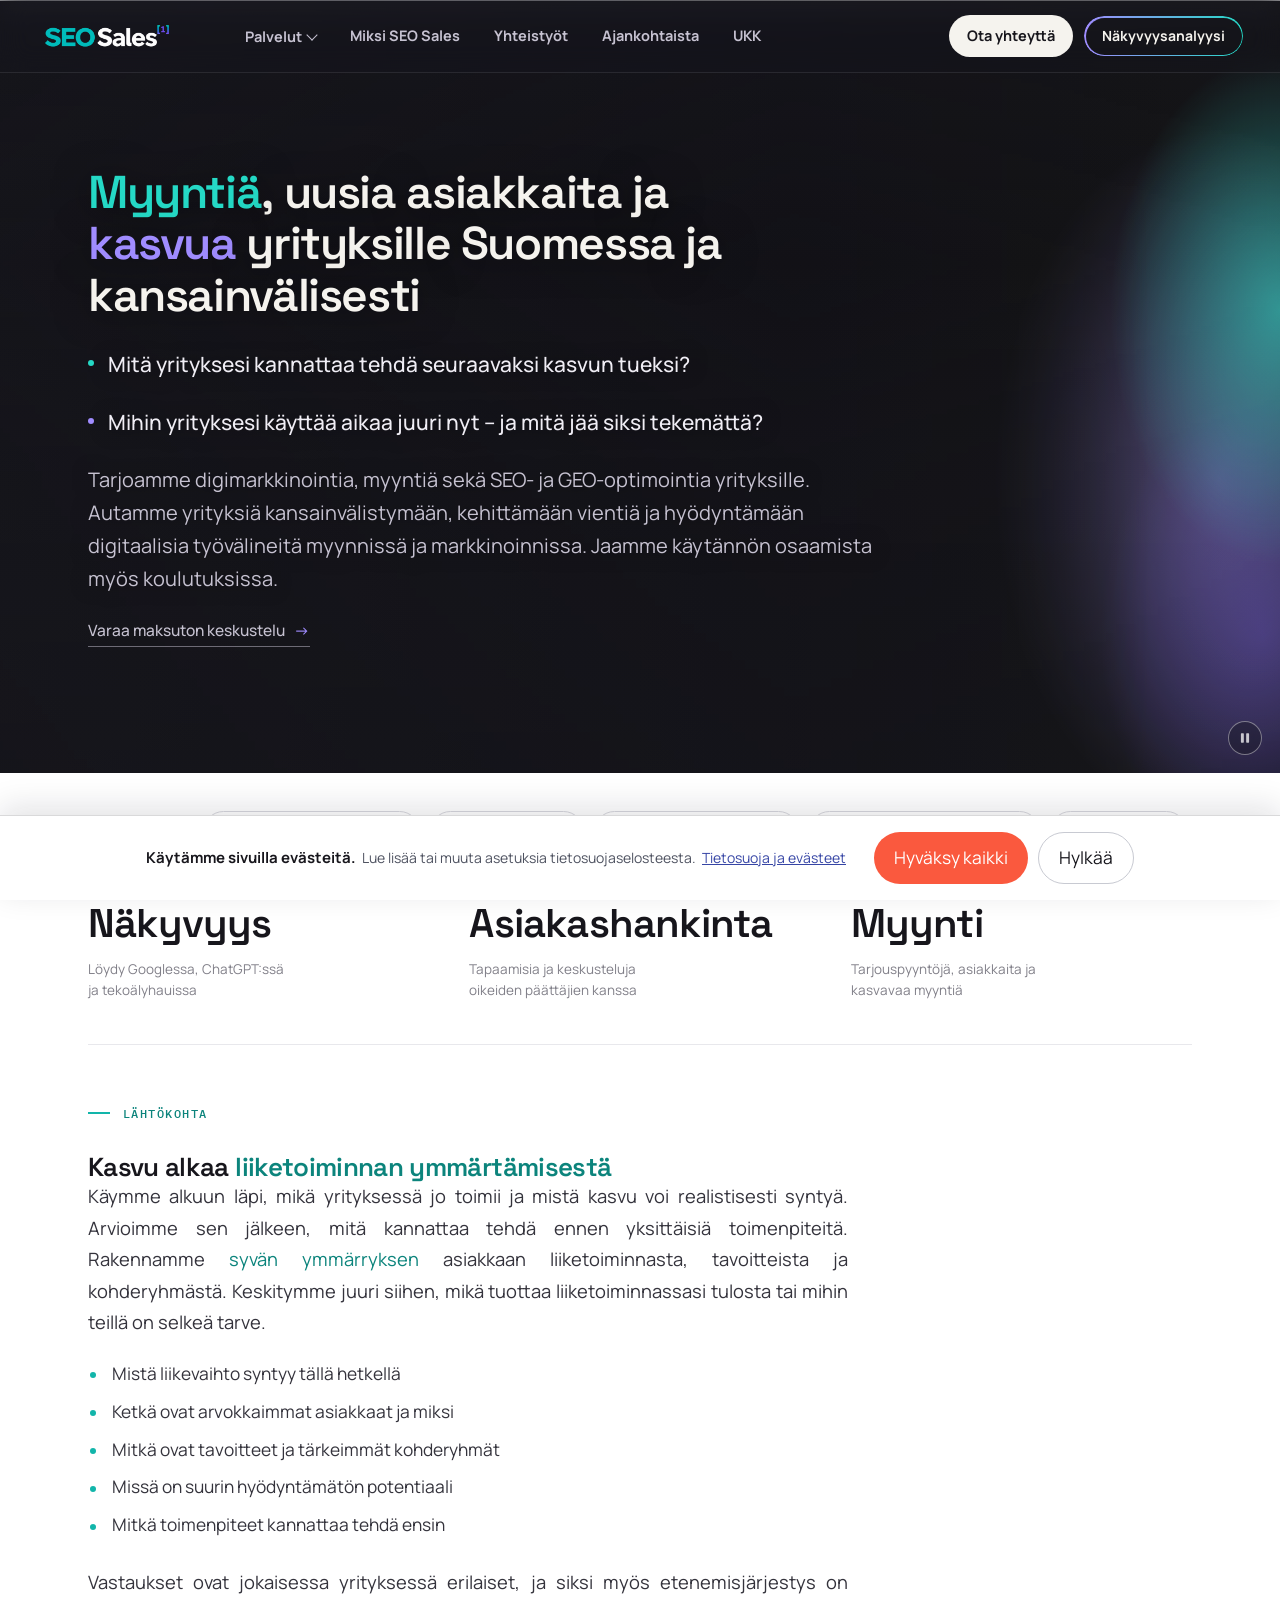
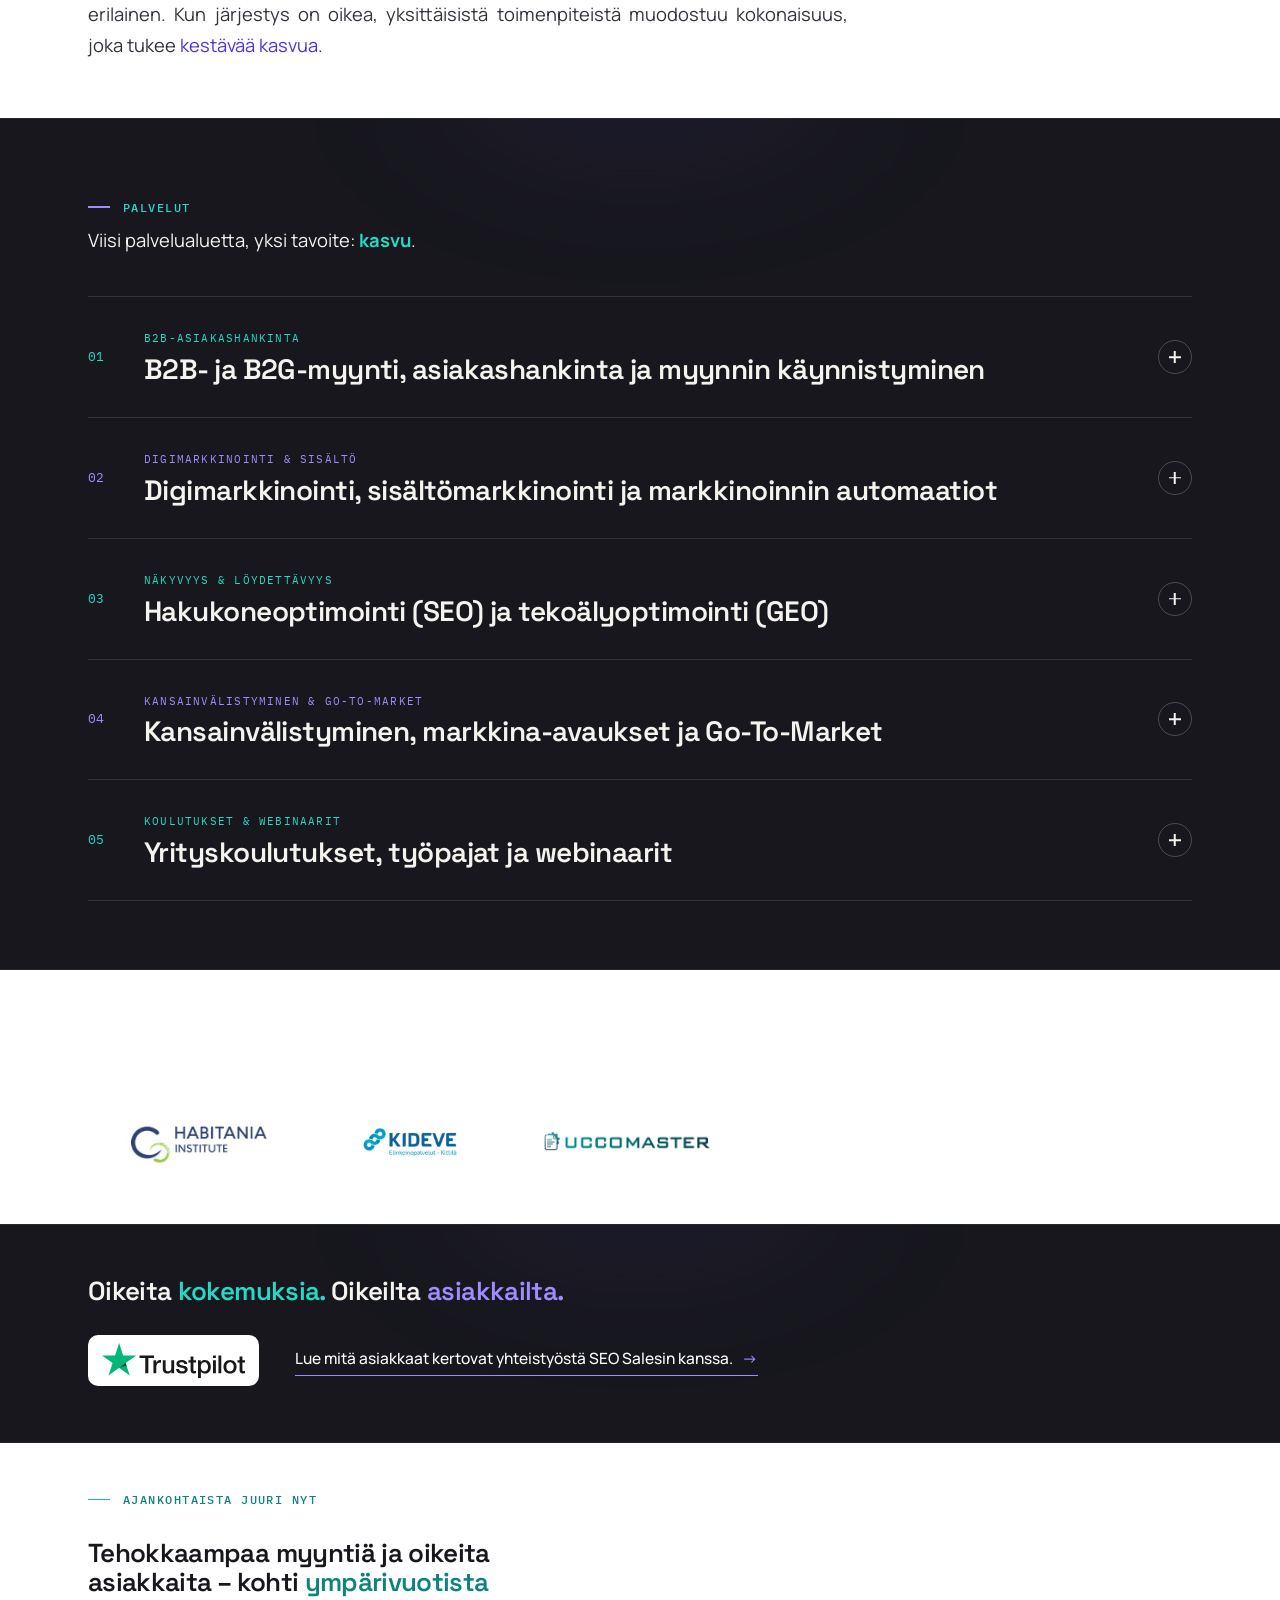
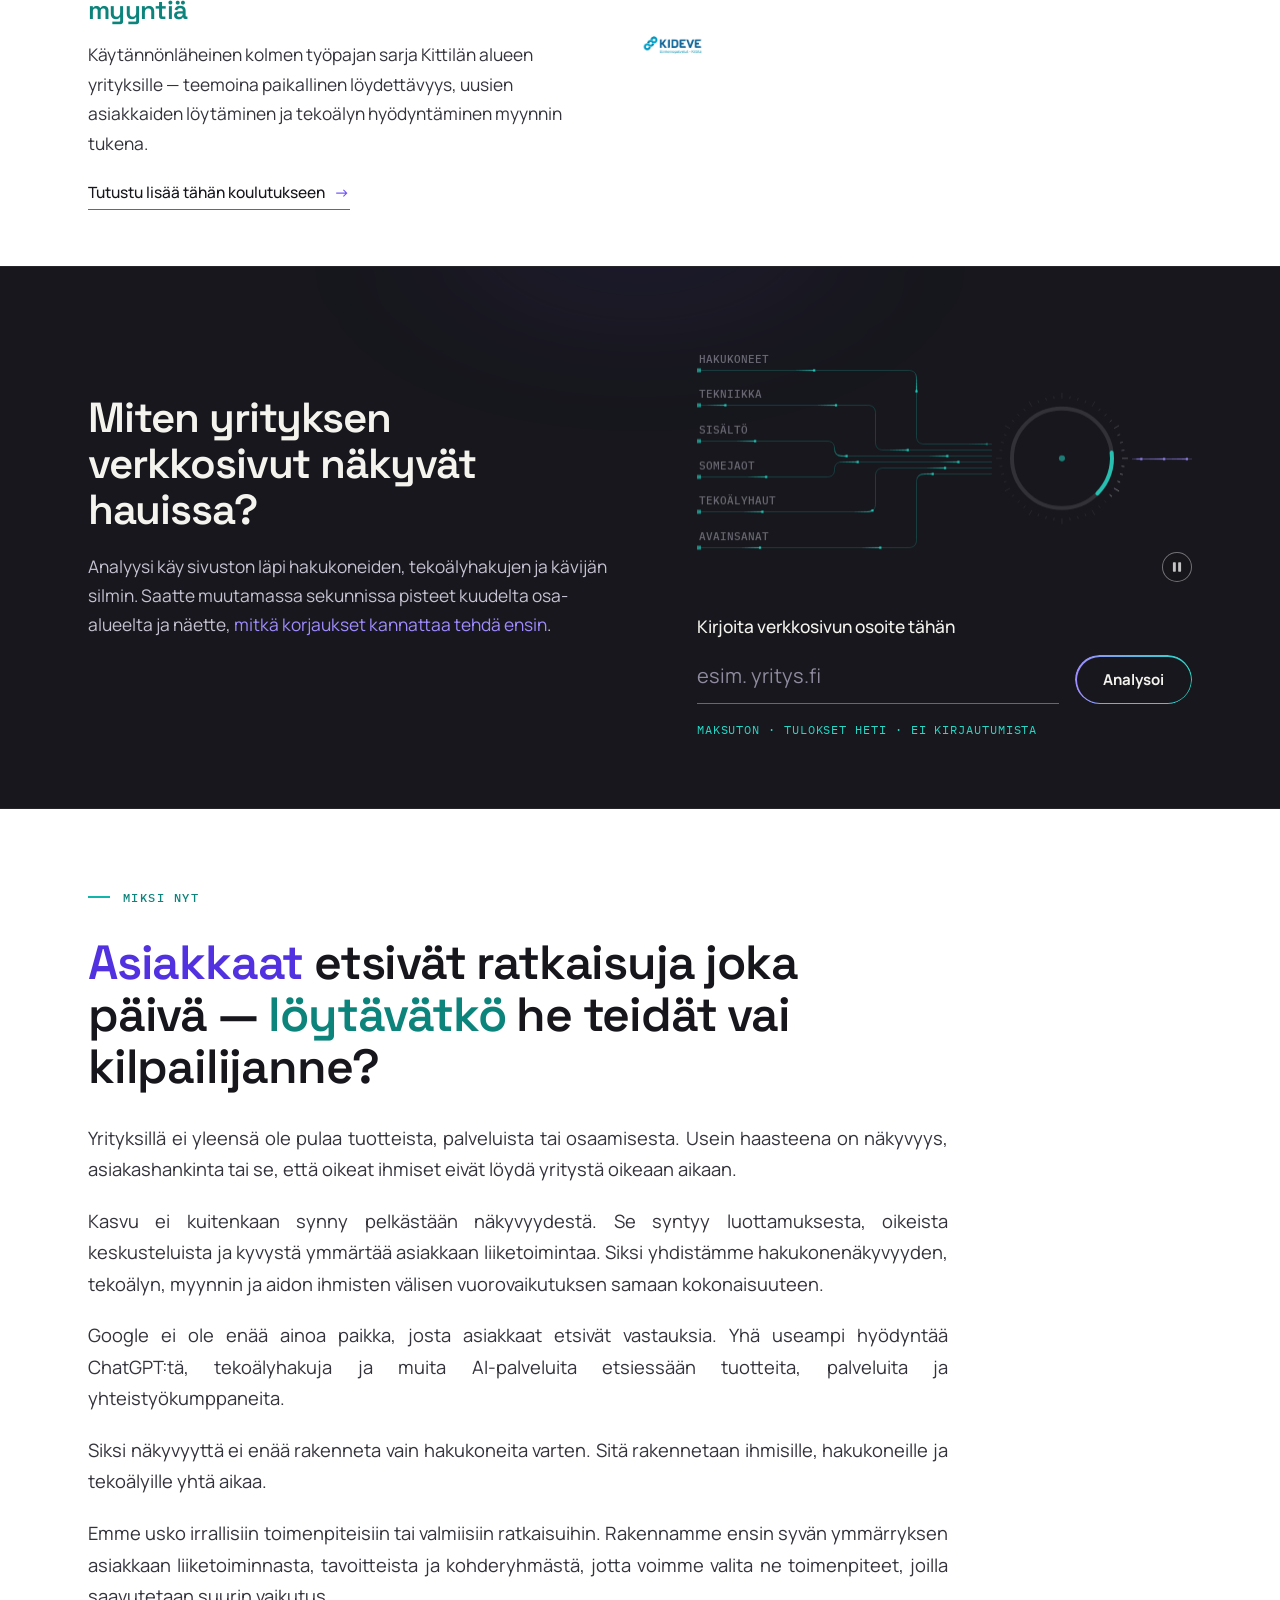
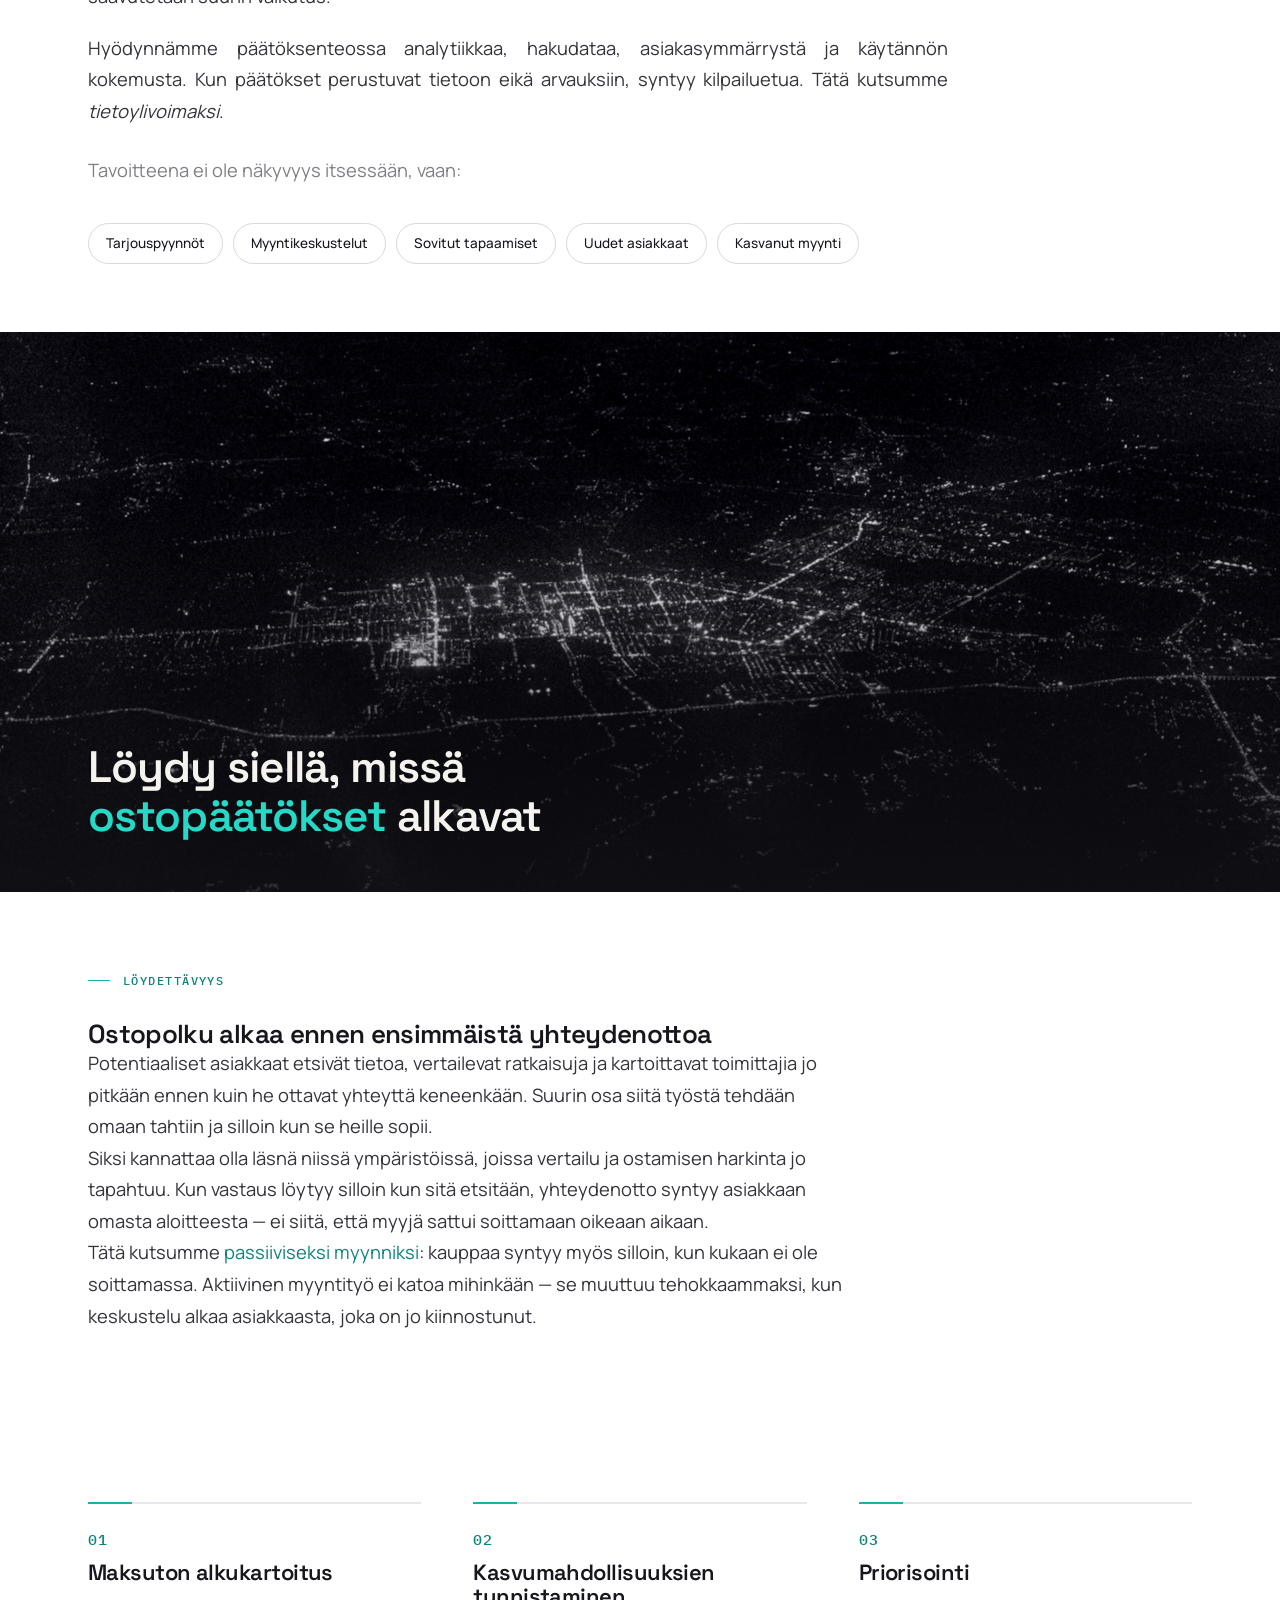
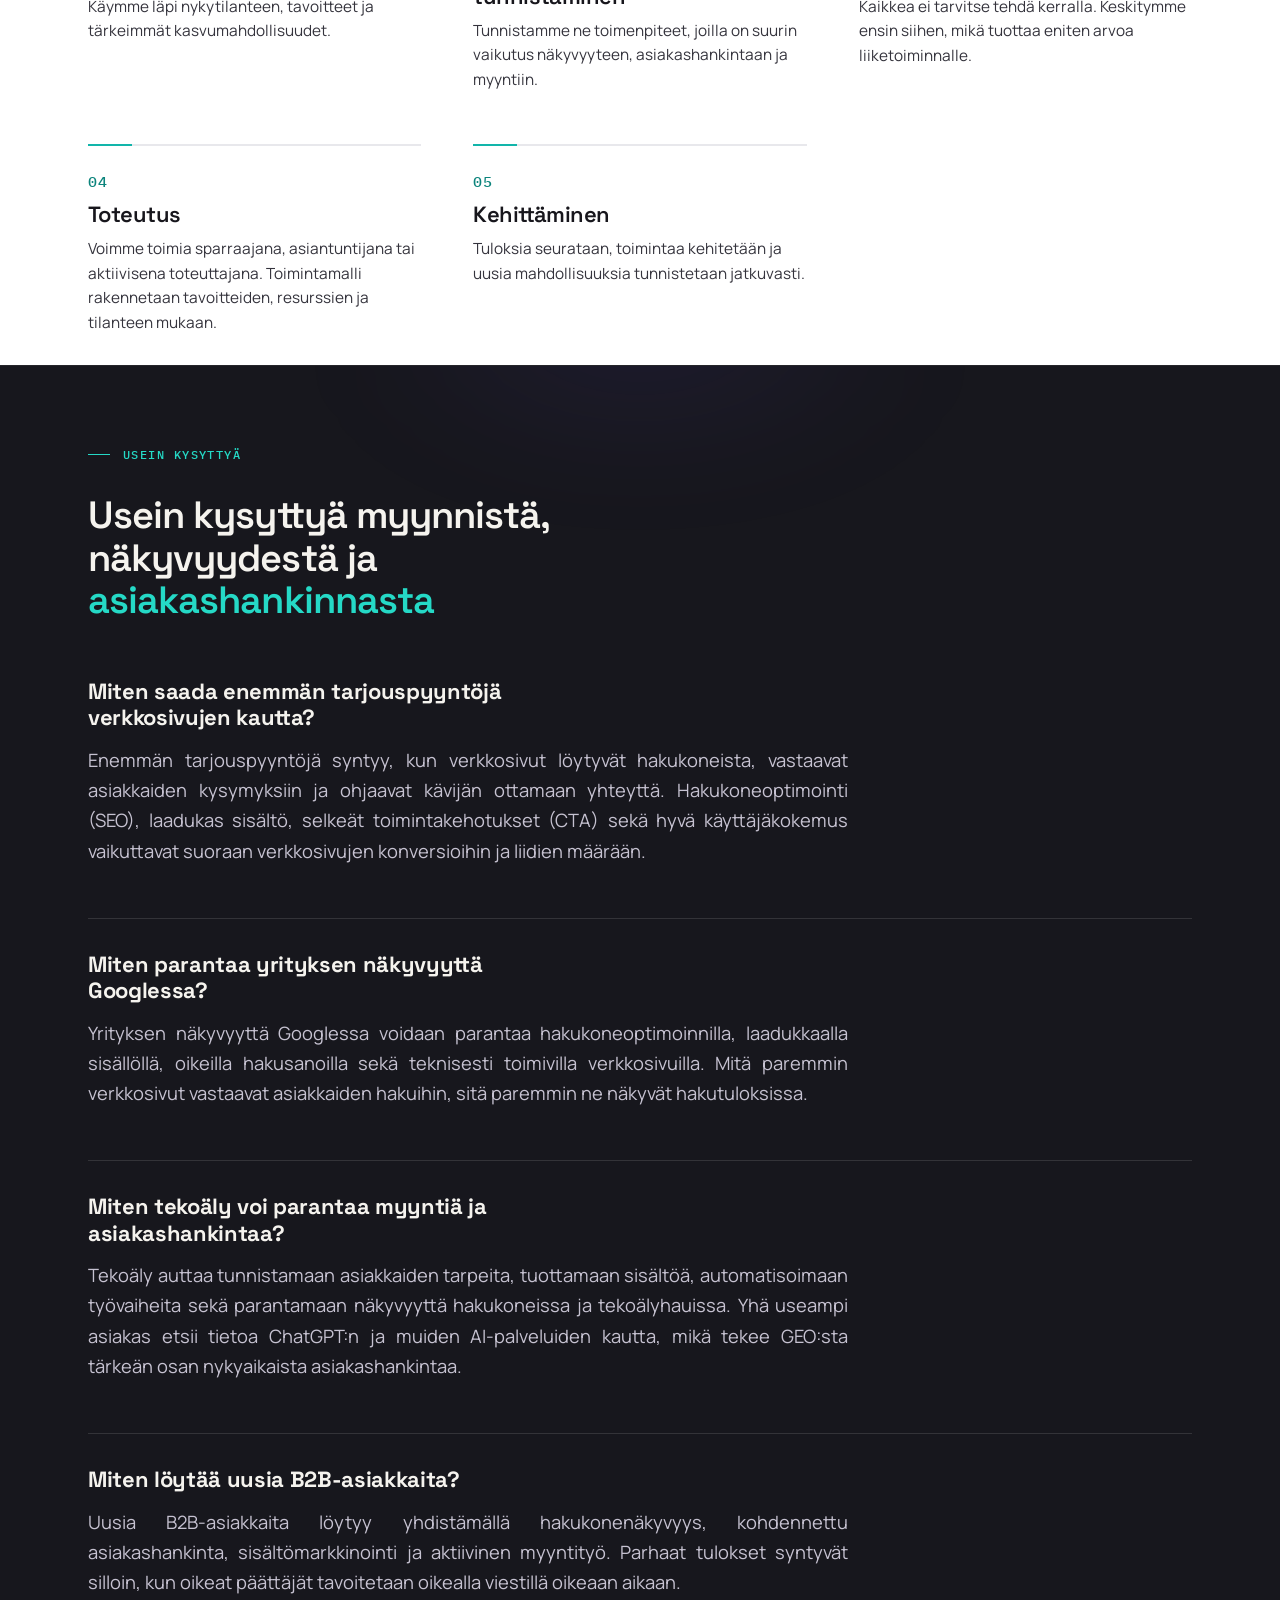
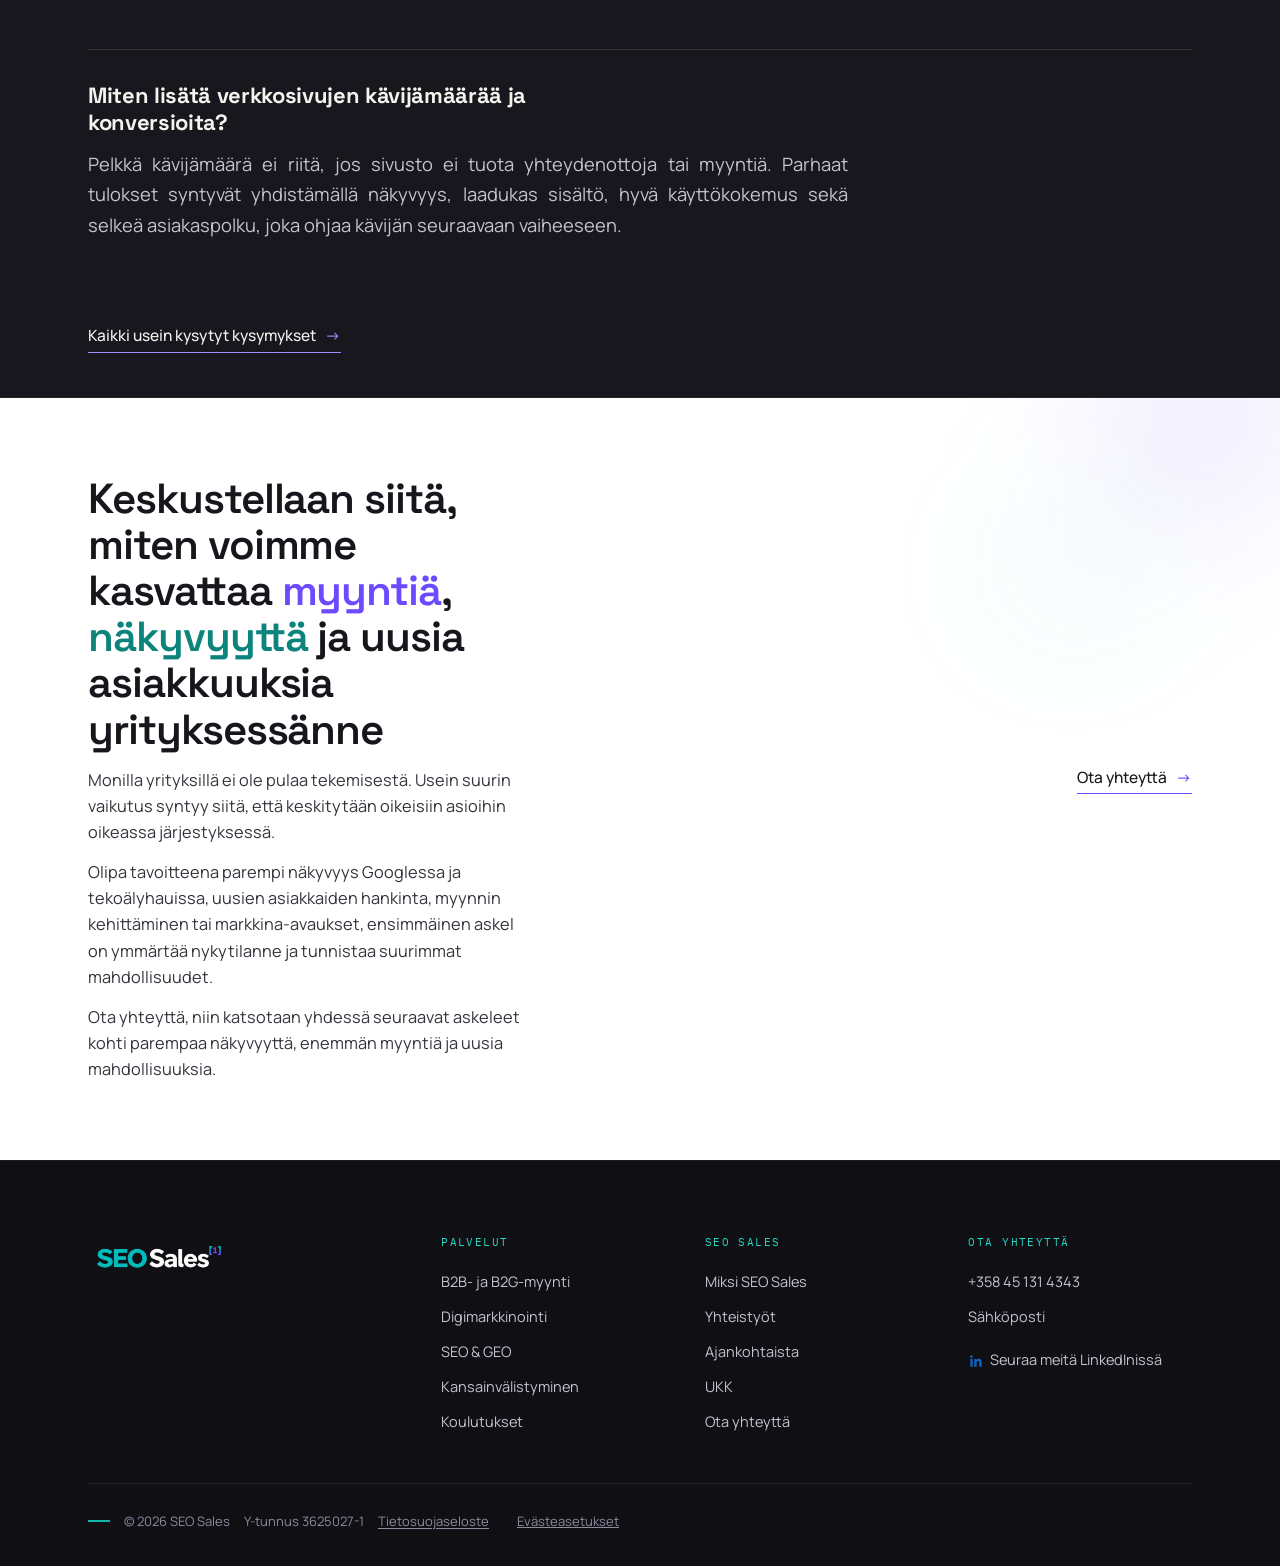
==== commit 1ef134cd: "Refresh homepage logo stylesheet cache" ====
--- a/index.html
+++ b/index.html
@@ -29,7 +29,7 @@
 <link rel="preconnect" href="https://fonts.gstatic.com" crossorigin>
 <link rel="preload" as="style" href="https://fonts.googleapis.com/css2?family=Space+Grotesk:wght@400;500;600;700&family=Manrope:wght@400;500;600;700&family=IBM+Plex+Mono:wght@400;500&display=swap" onload="this.onload=null;this.rel='stylesheet'">
 <noscript><link href="https://fonts.googleapis.com/css2?family=Space+Grotesk:wght@400;500;600;700&family=Manrope:wght@400;500;600;700&family=IBM+Plex+Mono:wght@400;500&display=swap" rel="stylesheet"></noscript>
-<link rel="stylesheet" href="styles.css?v=20261107">
+<link rel="stylesheet" href="styles.css?v=20261113b">
 <script>document.documentElement.classList.add('js')</script>
 </head>
 <body class="dark-hero">
--- a/styles.css
+++ b/styles.css
@@ -76,8 +76,8 @@
 .logo{display:inline-flex;align-items:baseline;gap:8px;font-family:var(--display);font-weight:600;color:var(--navy);font-size:20px;letter-spacing:.06em;text-transform:uppercase;white-space:nowrap;line-height:1}
 .logo b{font-weight:700;font-size:27px;letter-spacing:.01em;line-height:1;background:linear-gradient(135deg,var(--violet) 20%,var(--violet-dark) 55%,var(--turq-dark));-webkit-background-clip:text;background-clip:text;-webkit-text-fill-color:transparent;color:var(--violet-dark);filter:drop-shadow(0 1.5px 1.5px rgba(82,50,224,.18));transition:filter .25s ease}
 .logo:hover b{filter:drop-shadow(0 2px 5px rgba(108,77,246,.4))}
-.logo img{height:42px;width:auto;display:block;transition:height .38s cubic-bezier(.2,.7,.2,1),filter .3s,opacity .2s}
-header.stuck .logo img{height:35px}
+.logo img{height:47.25px;width:auto;display:block;transition:height .38s cubic-bezier(.2,.7,.2,1),filter .3s,opacity .2s}
+header.stuck .logo img{height:39.4px}
 .logo:hover img{opacity:.85}
 /* Logon merkissä on violetti #7C6DC4: pelkkä invert kääntäisi sen oliivinvihreäksi.
    hue-rotate palauttaa sen vaaleaksi violetiksi (#8E7FD6), teksti muuttuu valkoiseksi. */
@@ -621,7 +621,7 @@
 /* Footer — deliberate charcoal ending */
 footer{padding:72px 0 34px;background:var(--charcoal-3);border-top:1px solid rgba(255,255,255,.06)}
 footer .logo{color:#F5F3EE}
-footer .logo img{height:42px;filter:none}
+footer .logo img{height:47.25px;filter:none}
 .foot-grid{display:grid;grid-template-columns:1.4fr 1fr 1fr 1fr;gap:40px;align-items:start;padding-bottom:48px;border-bottom:1px solid rgba(255,255,255,.08)}
 .foot-col{display:flex;flex-direction:column;gap:10px;min-width:0}
 .foot-h{font-family:var(--mono);font-size:11px;letter-spacing:.13em;text-transform:uppercase;color:var(--turq-bright);margin-bottom:8px}
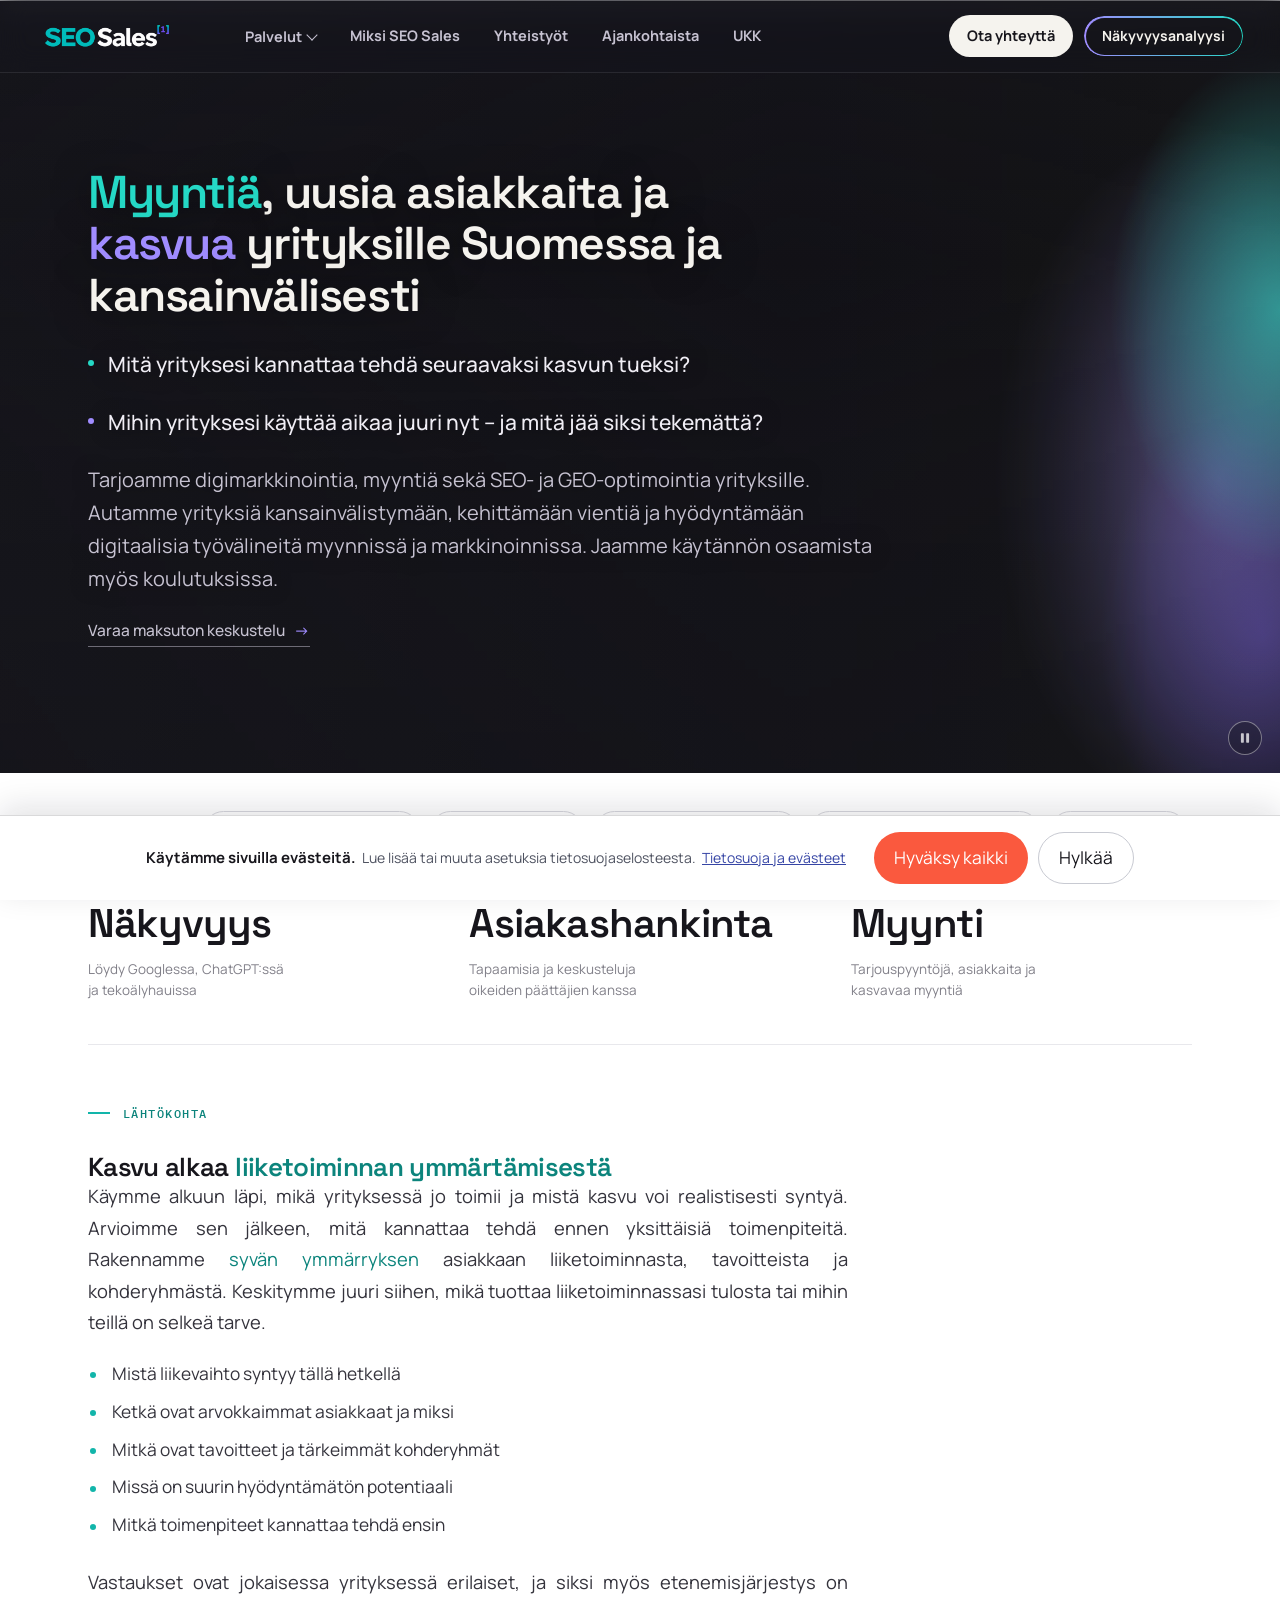
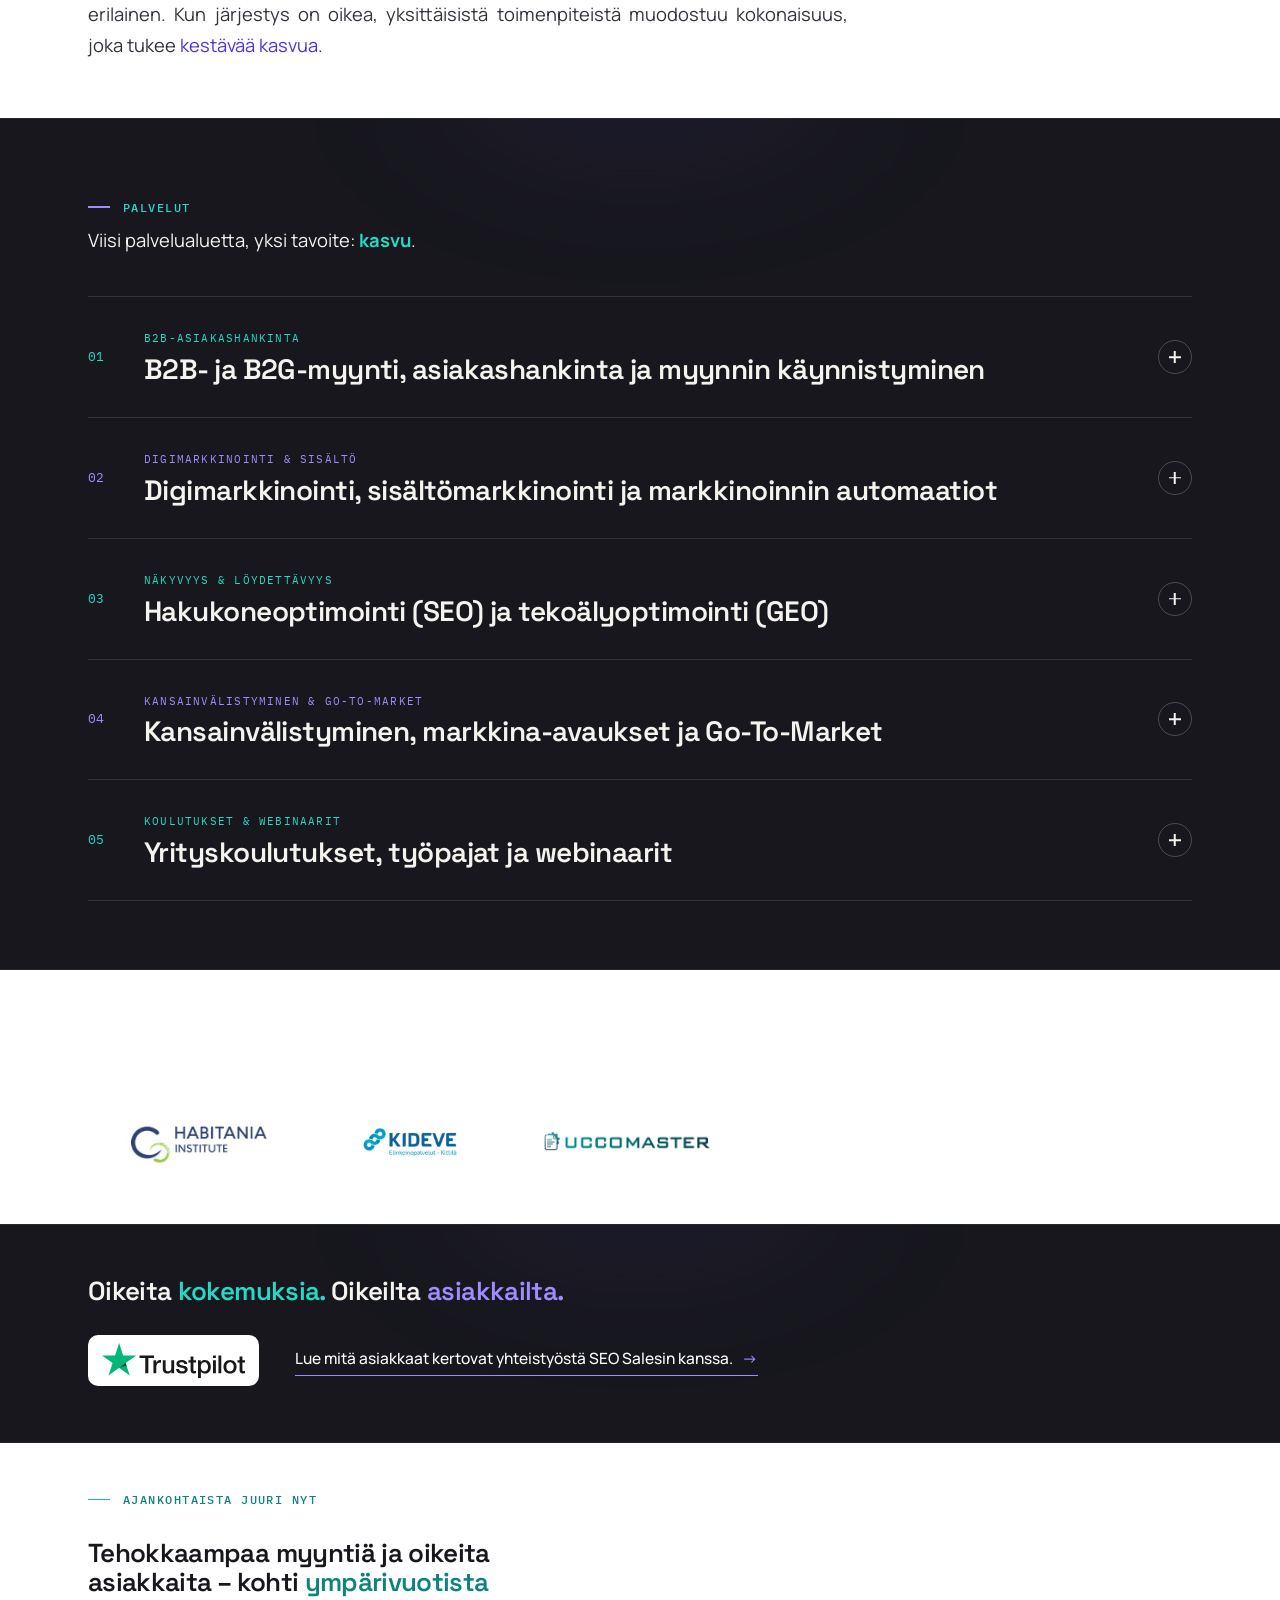
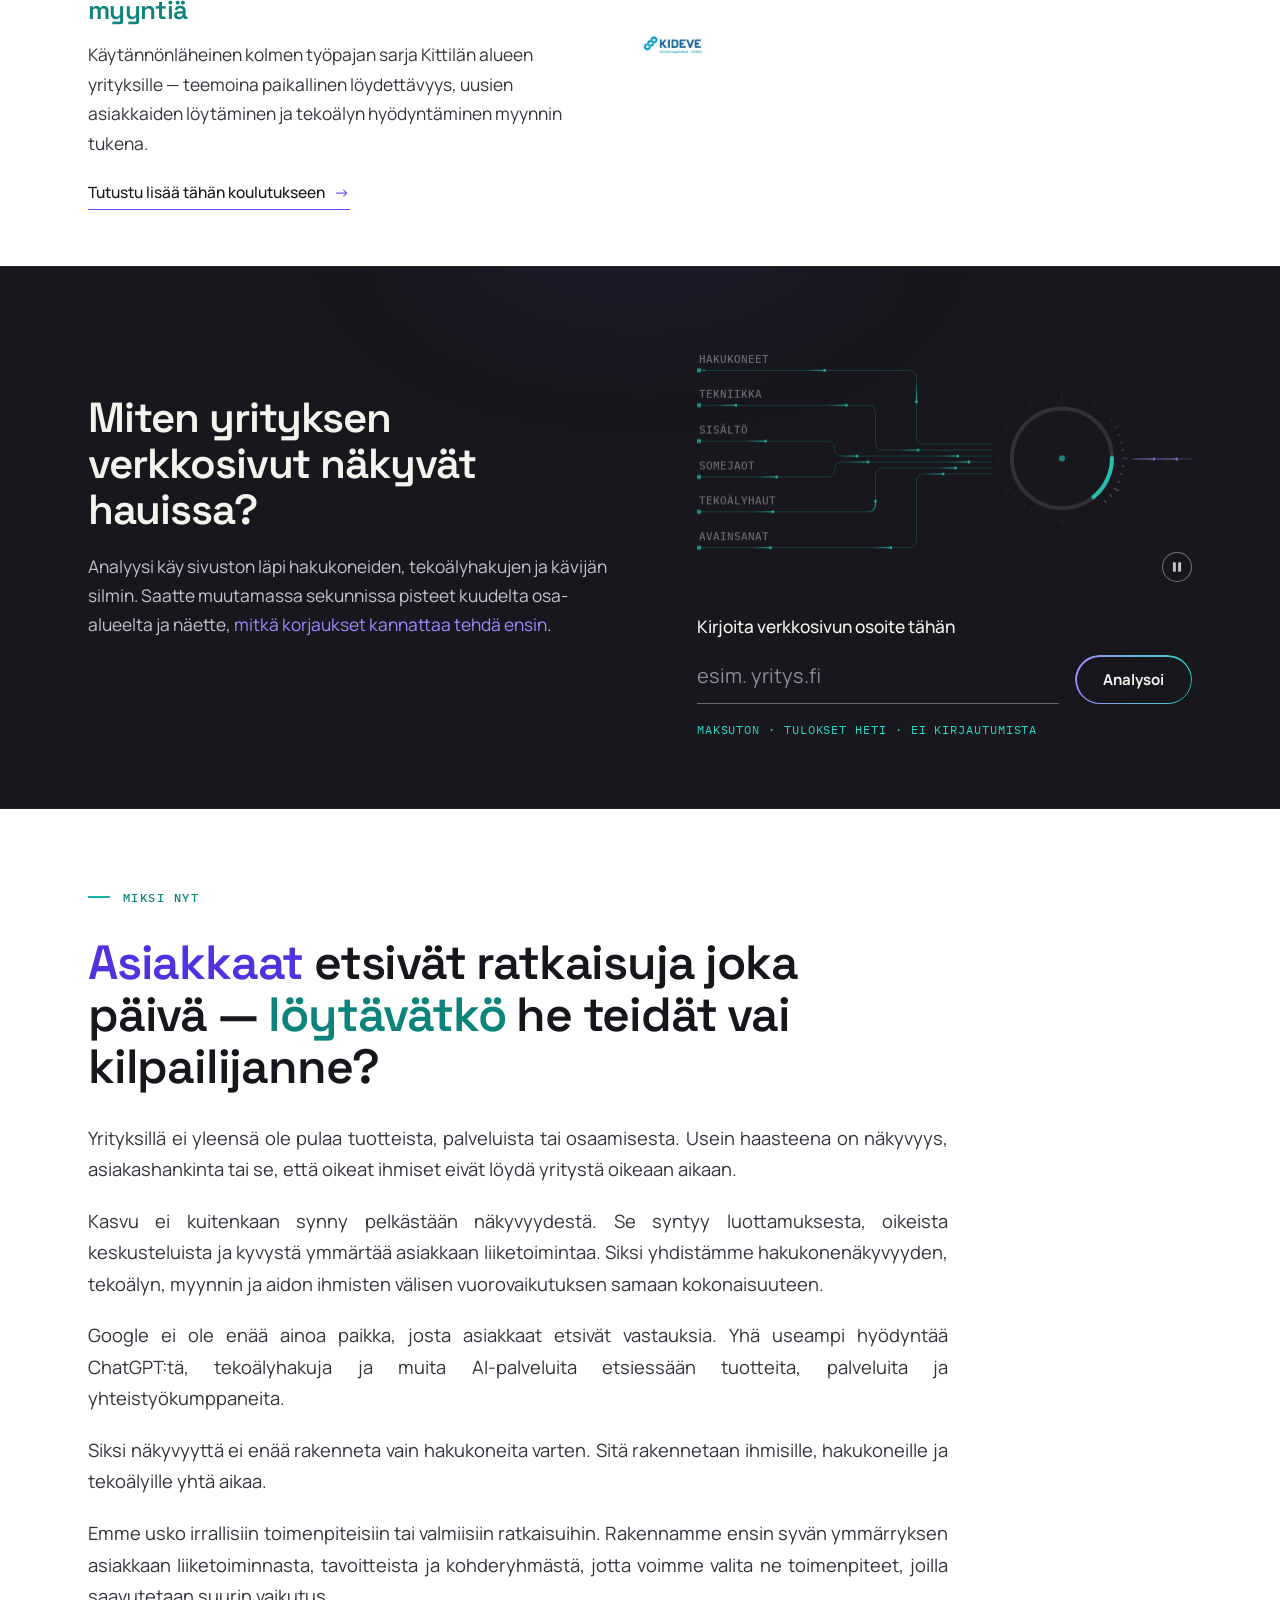
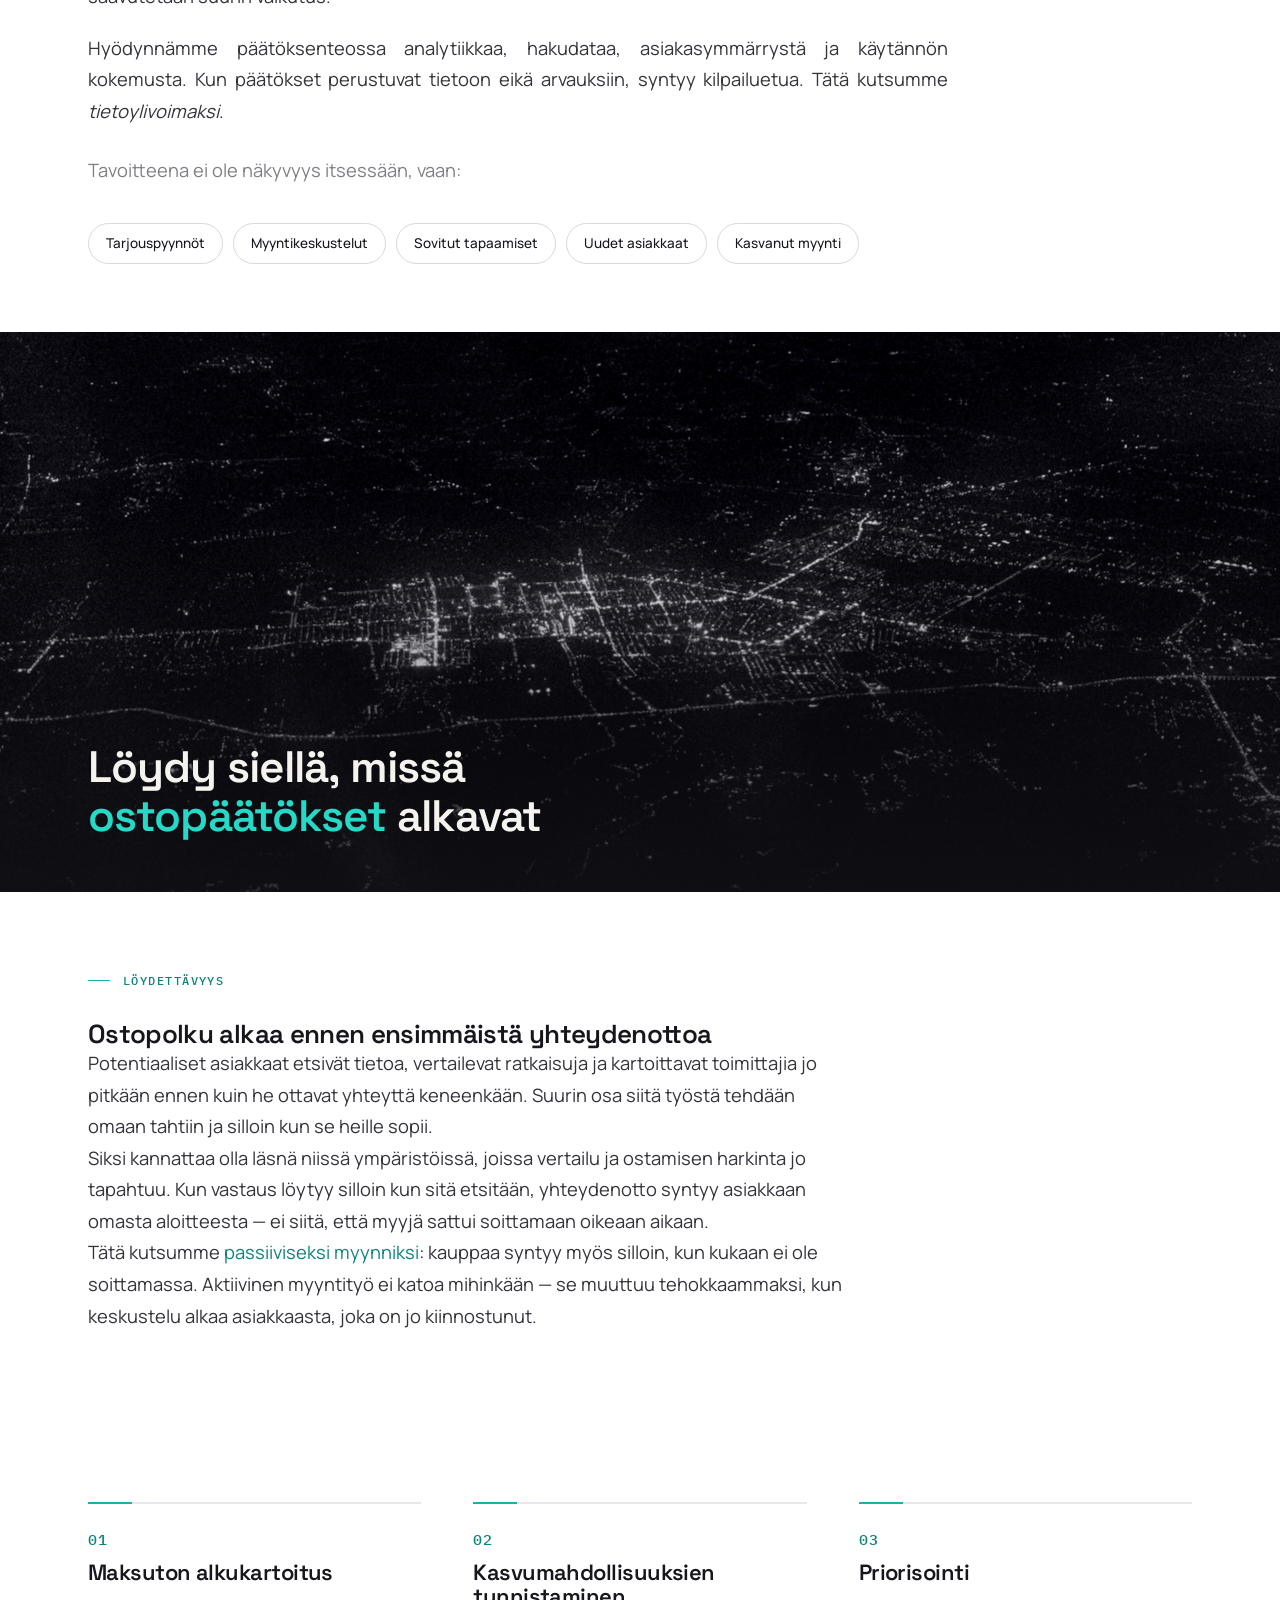
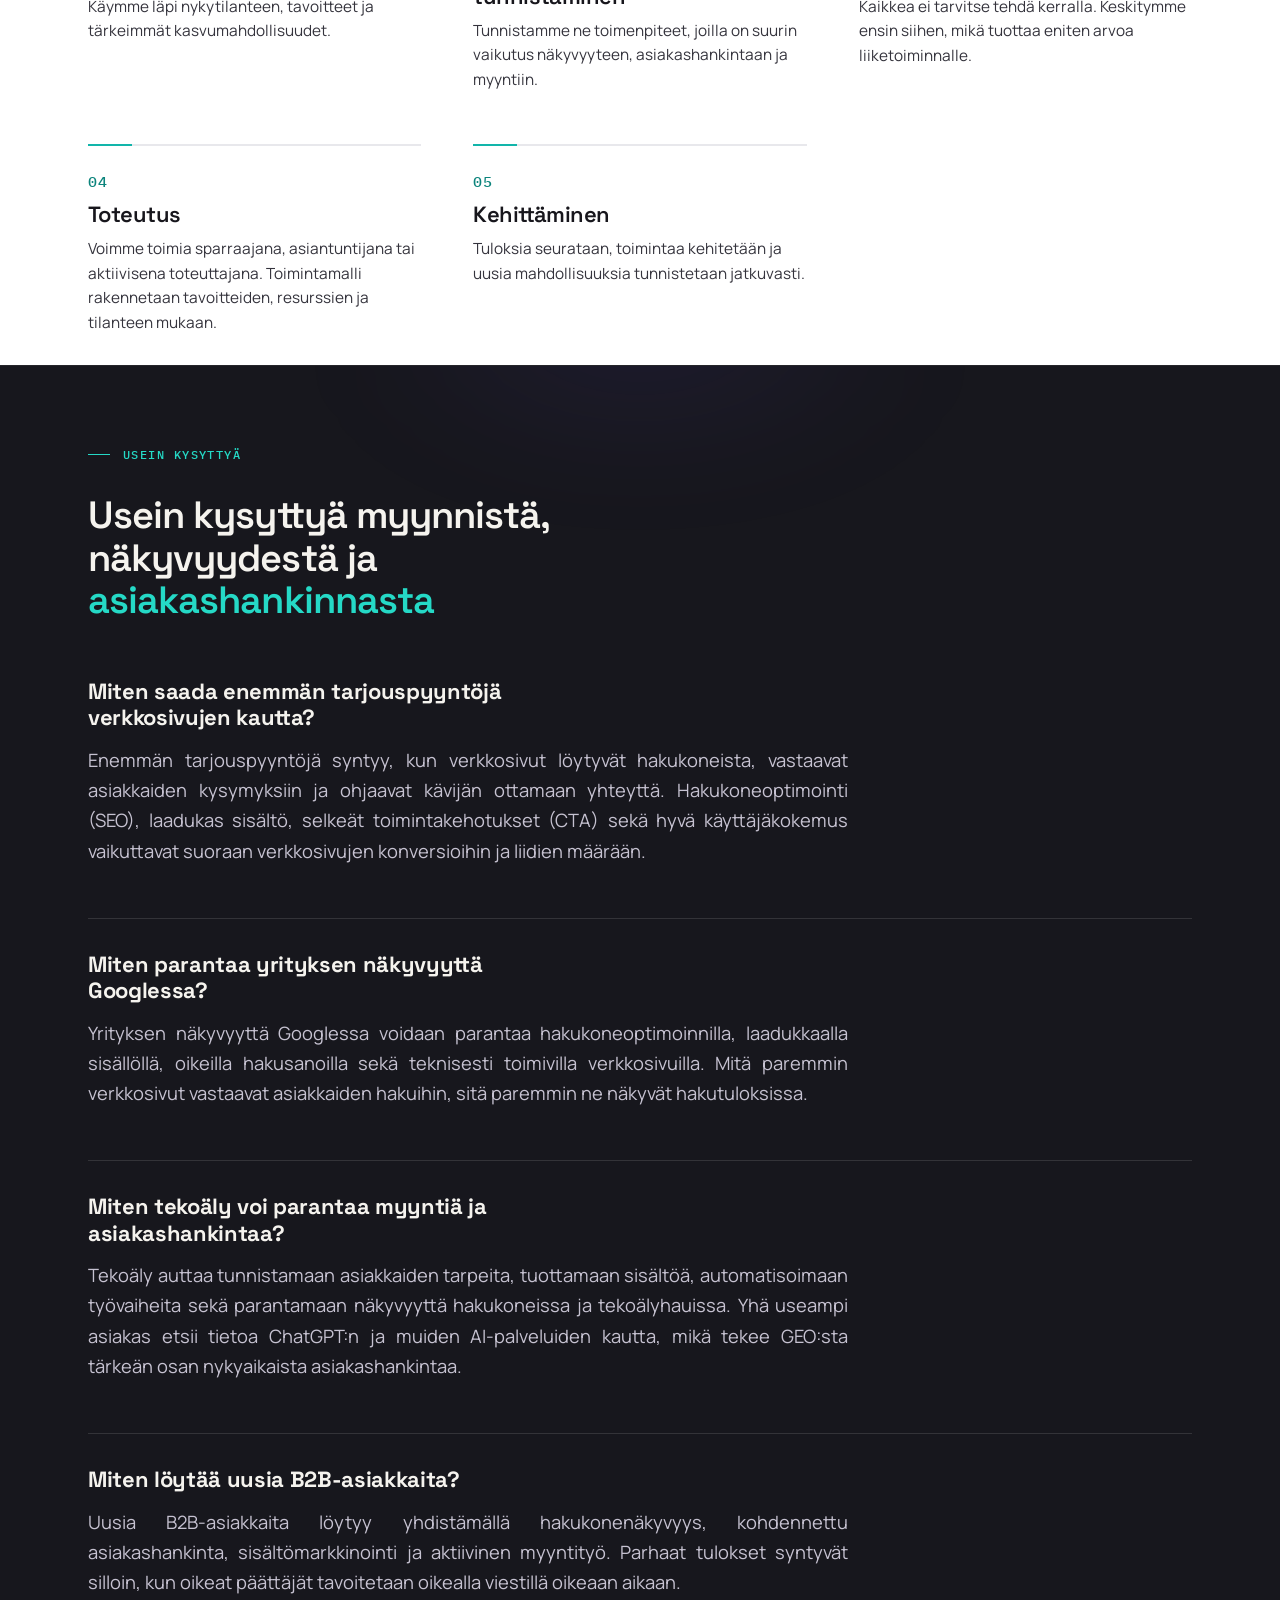
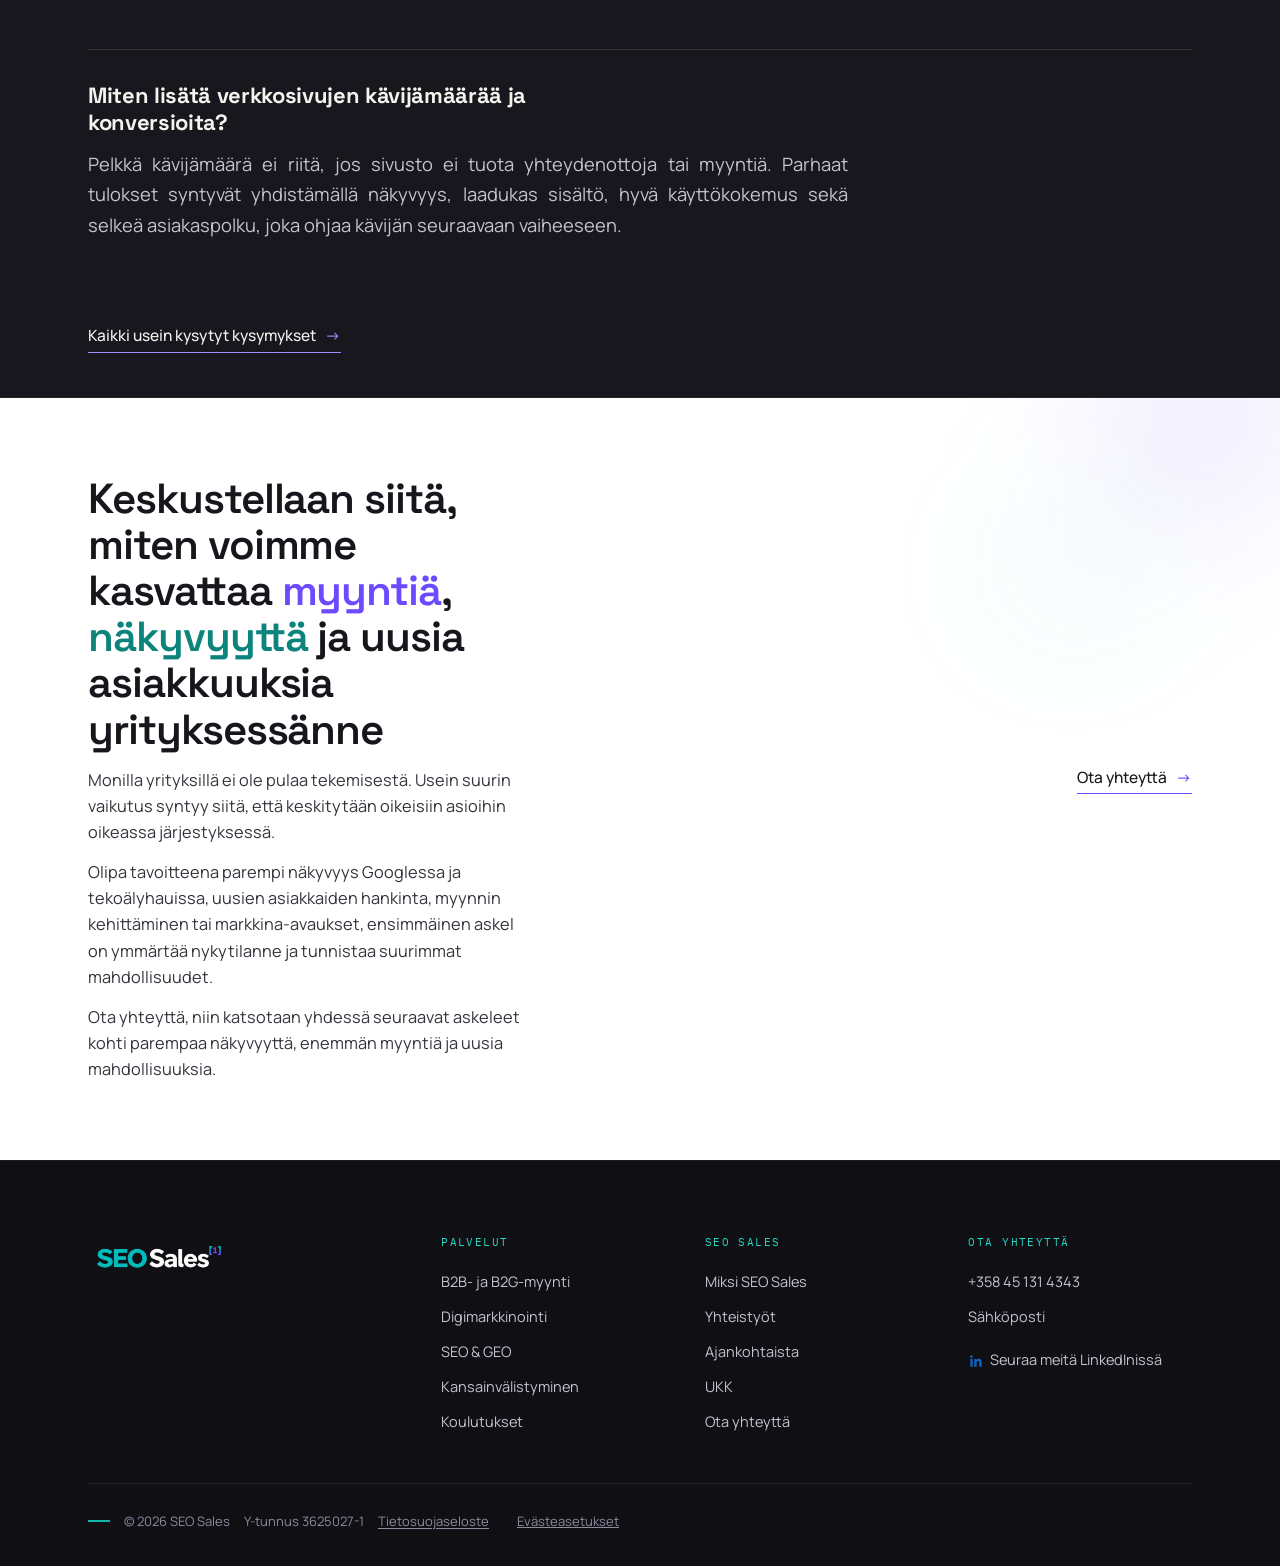
==== commit 6381c856: "Apply white logo and refresh stylesheet cache" ====
--- a/index.html
+++ b/index.html
@@ -29,7 +29,7 @@
 <link rel="preconnect" href="https://fonts.gstatic.com" crossorigin>
 <link rel="preload" as="style" href="https://fonts.googleapis.com/css2?family=Space+Grotesk:wght@400;500;600;700&family=Manrope:wght@400;500;600;700&family=IBM+Plex+Mono:wght@400;500&display=swap" onload="this.onload=null;this.rel='stylesheet'">
 <noscript><link href="https://fonts.googleapis.com/css2?family=Space+Grotesk:wght@400;500;600;700&family=Manrope:wght@400;500;600;700&family=IBM+Plex+Mono:wght@400;500&display=swap" rel="stylesheet"></noscript>
-<link rel="stylesheet" href="styles.css?v=20261113b">
+<link rel="stylesheet" href="styles.css?v=20261113cb">
 <script>document.documentElement.classList.add('js')</script>
 </head>
 <body class="dark-hero">
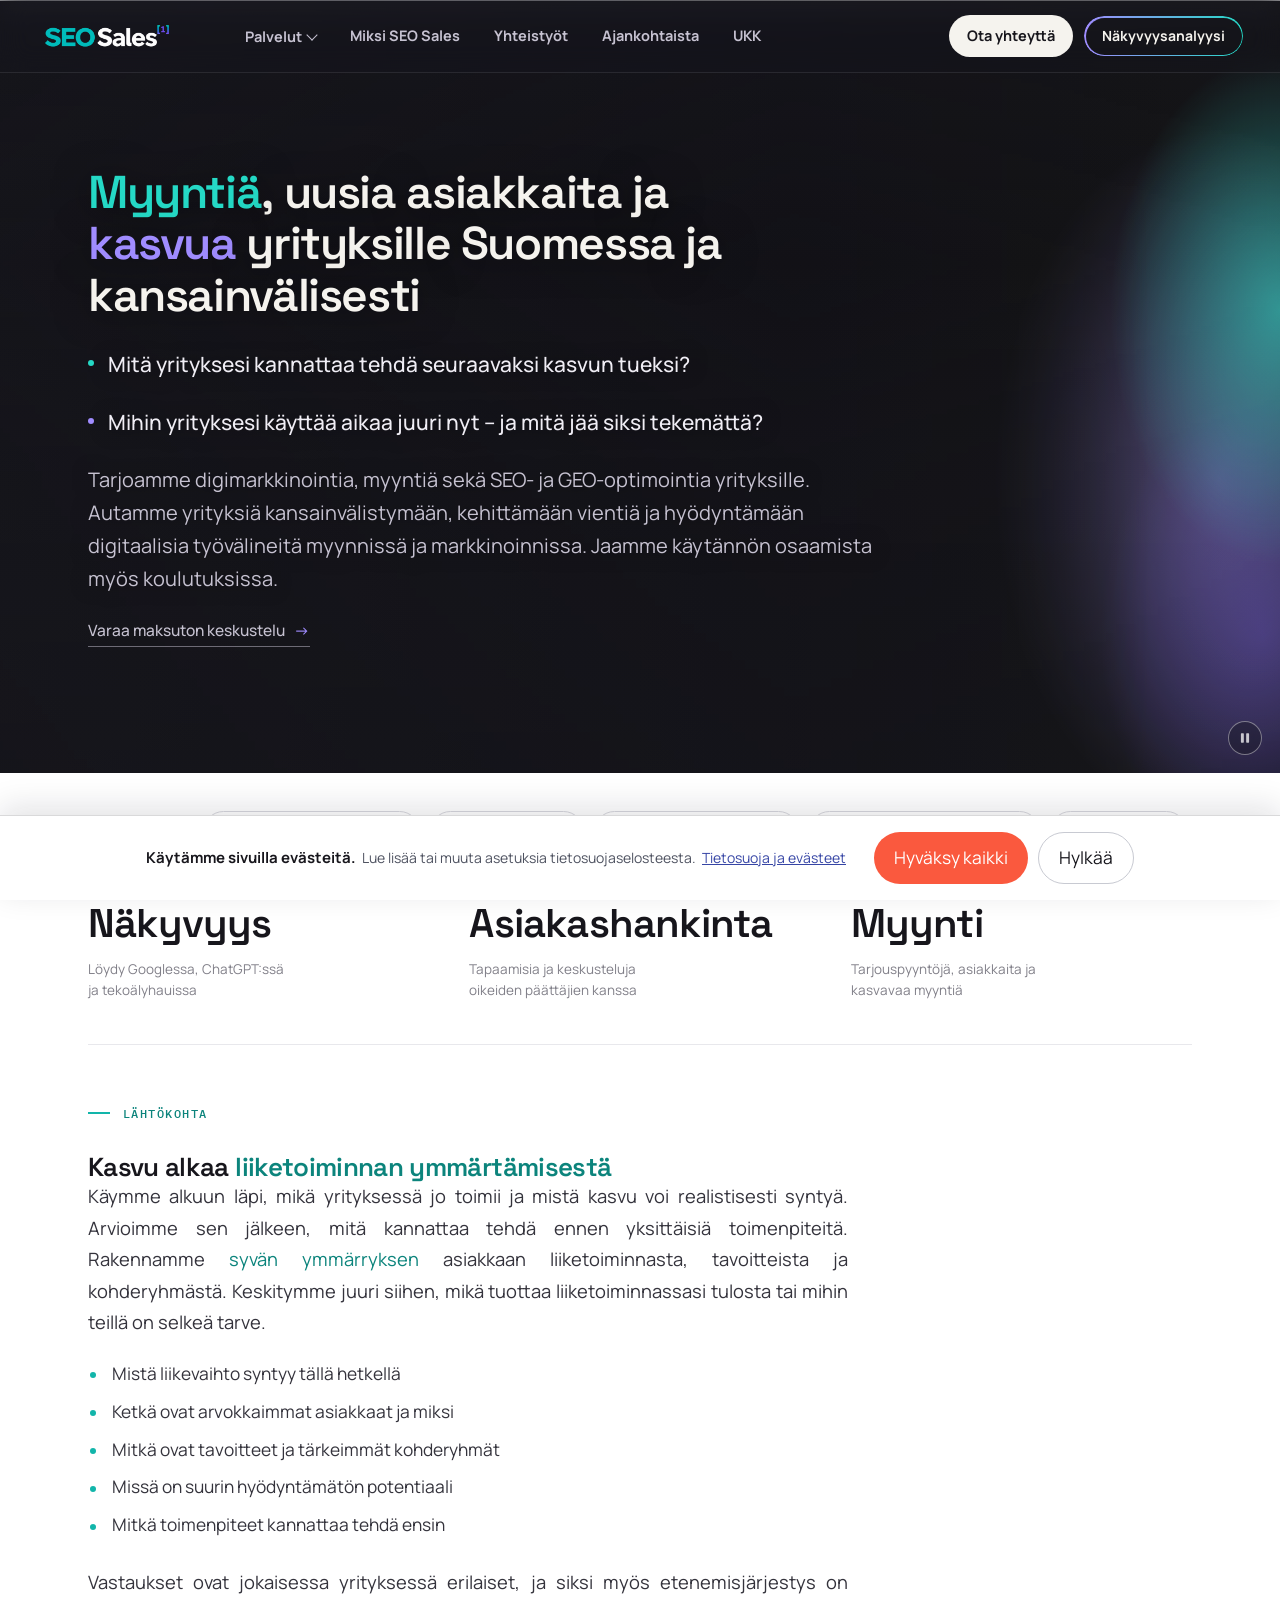
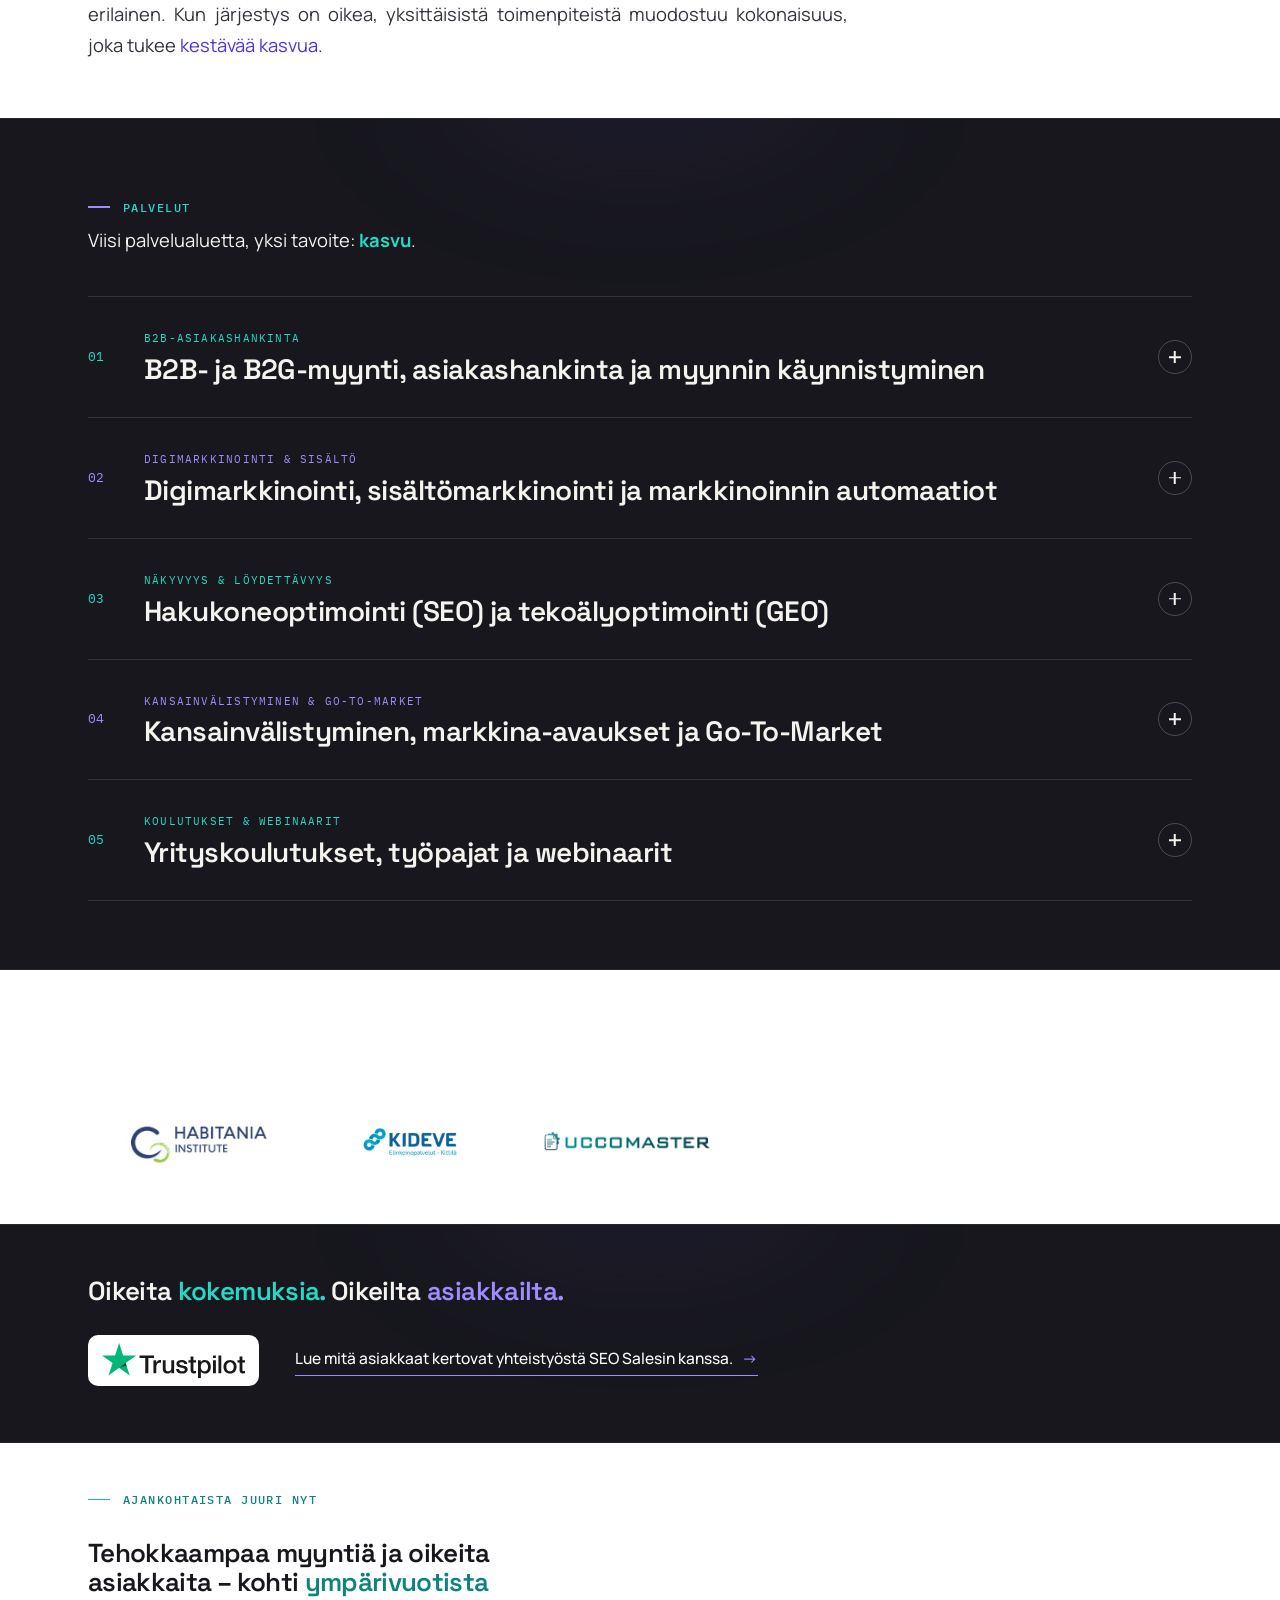
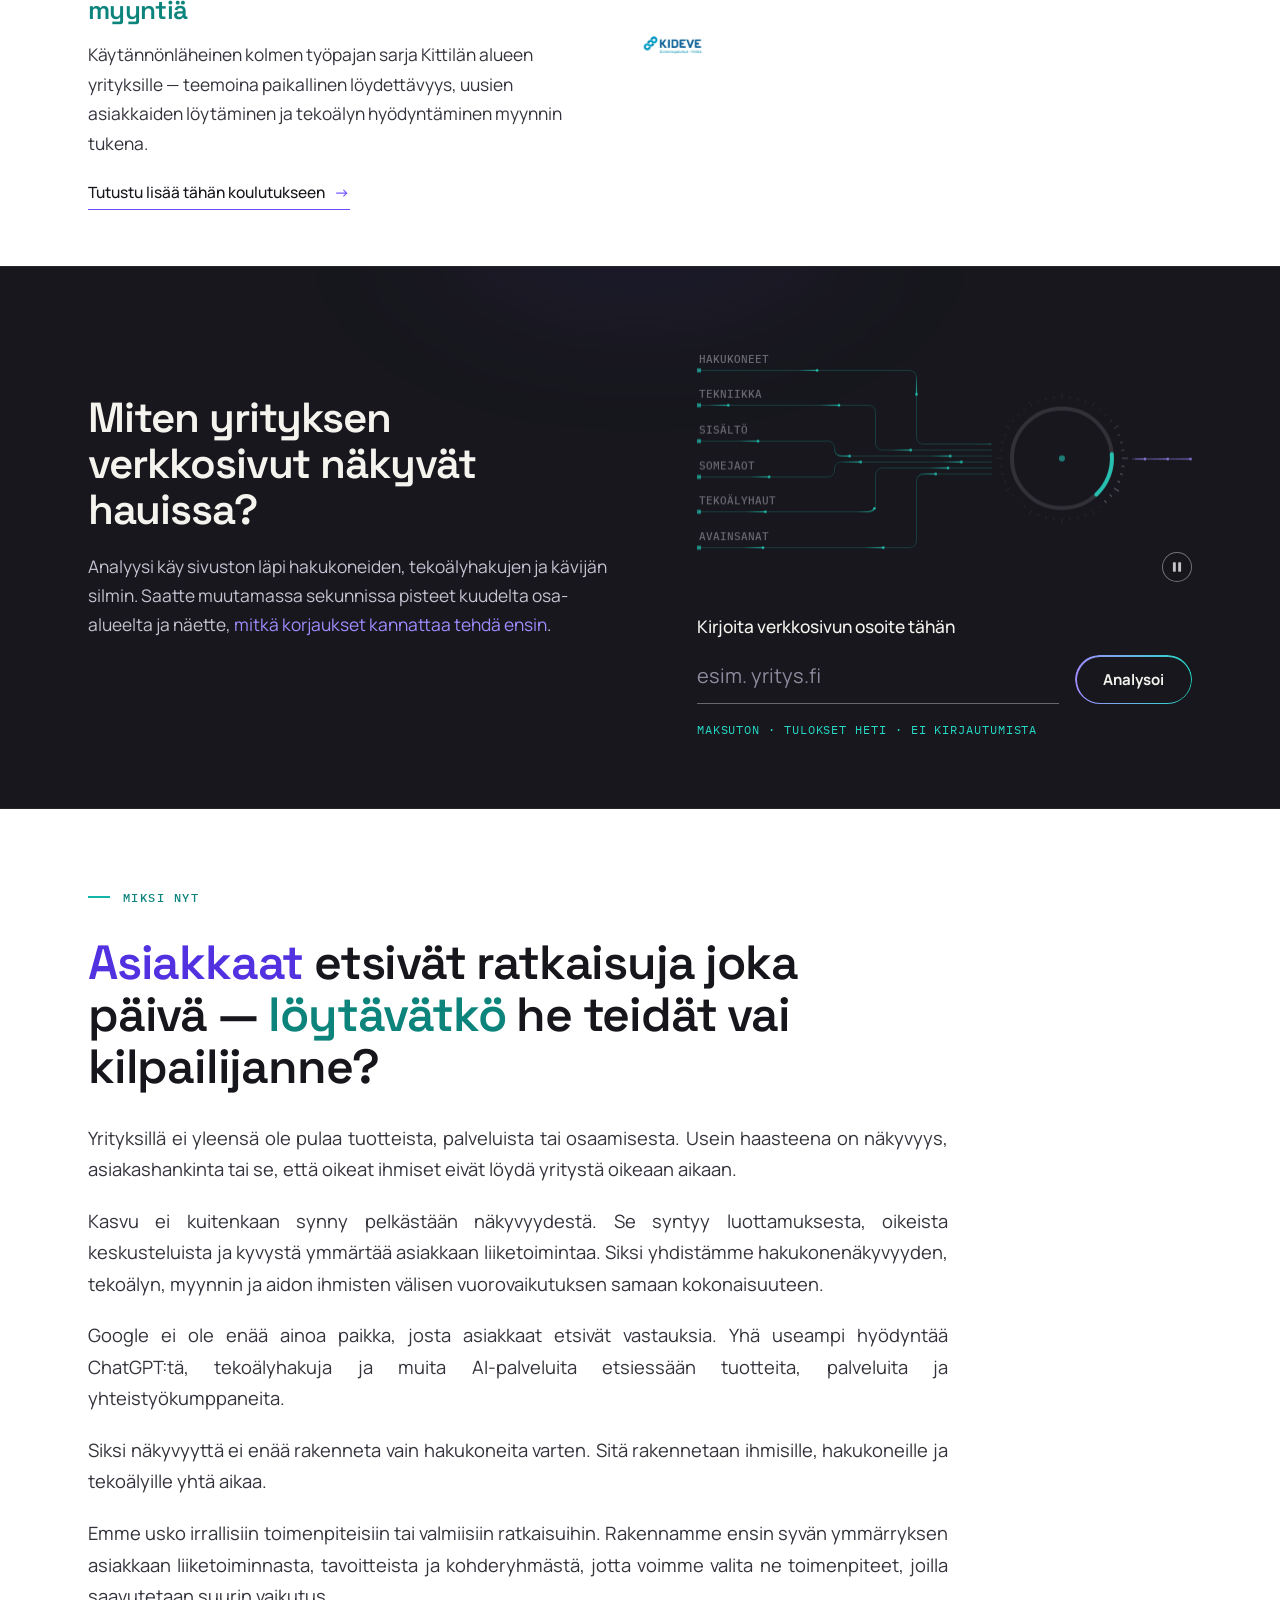
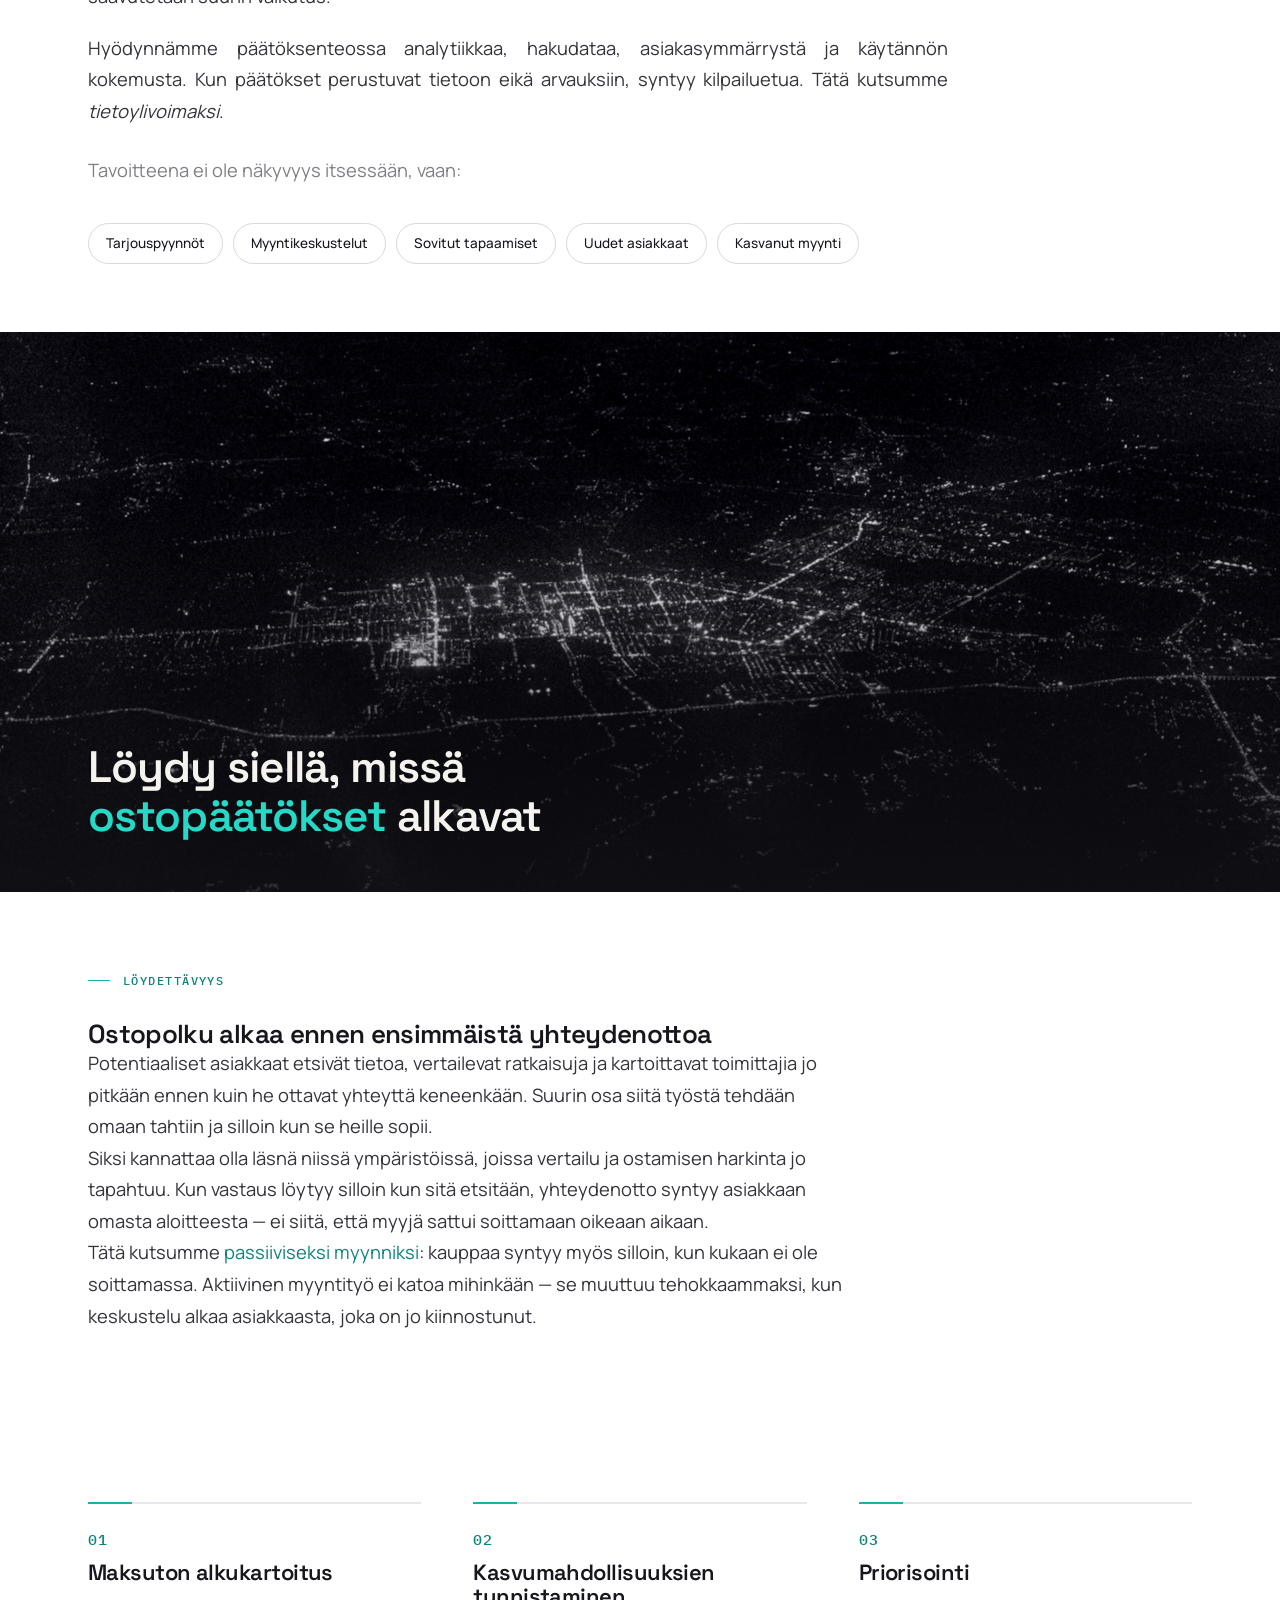
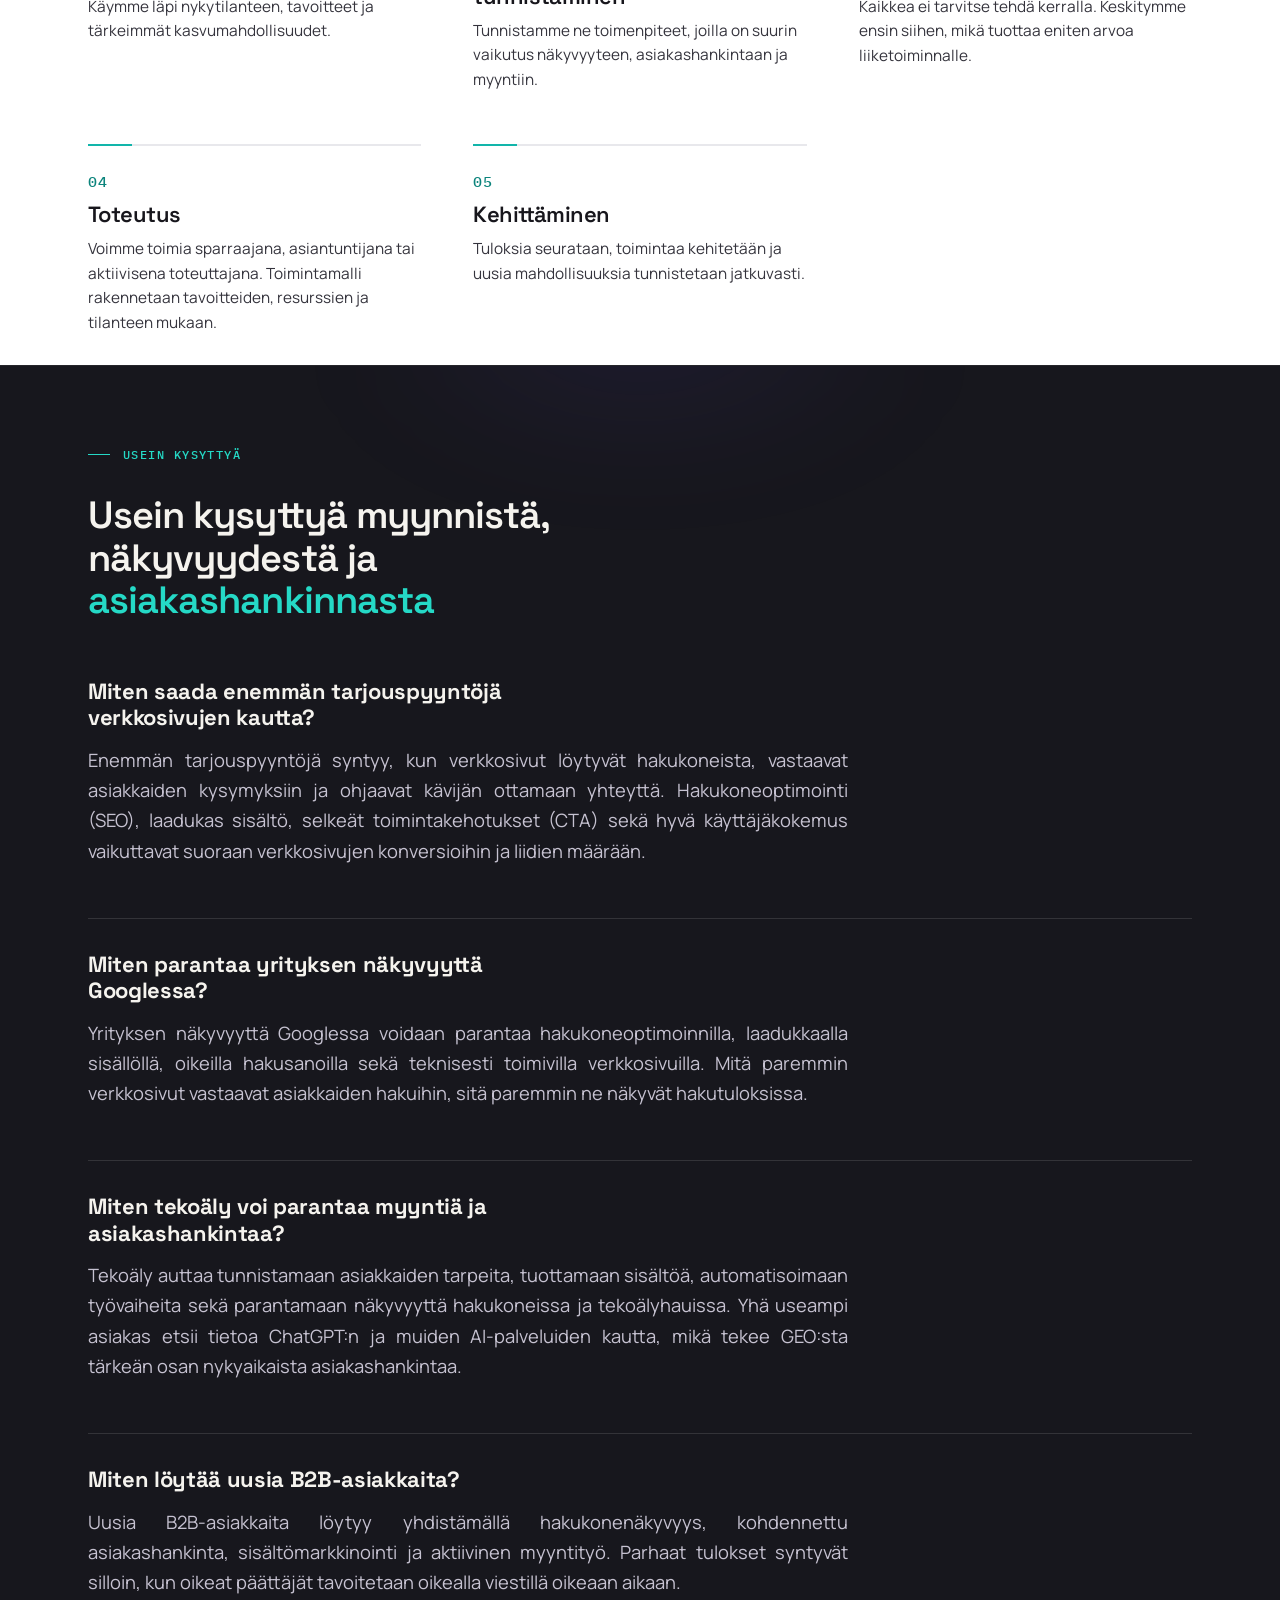
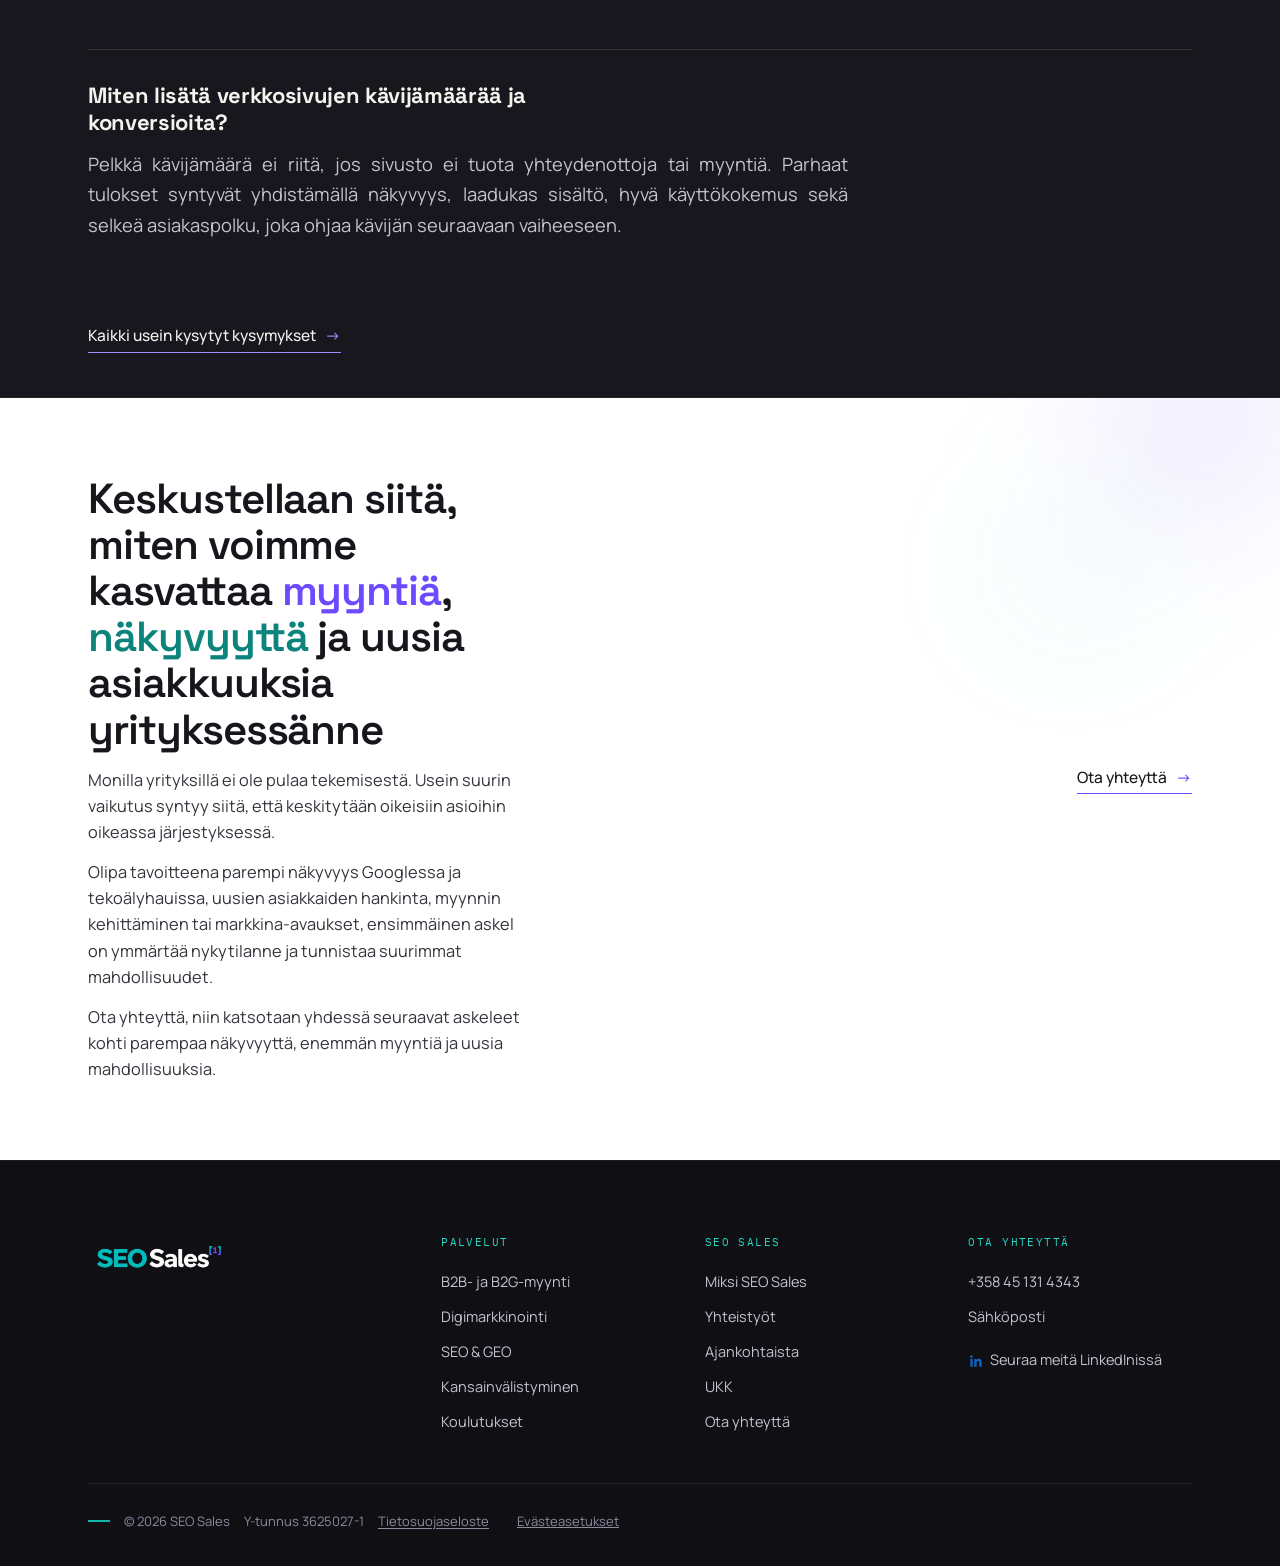
==== commit b715d527: "Force refresh white logo asset on homepage" ====
--- a/index.html
+++ b/index.html
@@ -36,7 +36,7 @@
 
 <header id="hdr">
   <div class="wrap nav">
-    <a href="/" class="logo"><img src="seo-sales-b2b-myynti-yrityksen-kasvu-valkoinen.svg" alt="SEO Sales – B2B-myynti ja yrityksen kasvu"></a>
+    <a href="/" class="logo"><img src="seo-sales-b2b-myynti-yrityksen-kasvu-valkoinen.svg?v=2" alt="SEO Sales – B2B-myynti ja yrityksen kasvu"></a>
     <nav class="nav-links">
       <div class="dropdown">
         <button type="button" aria-haspopup="true">Palvelut <span class="caret" aria-hidden="true"></span></button>
@@ -462,7 +462,7 @@
   <div class="wrap">
     <div class="foot-grid">
       <div class="foot-brand">
-        <a href="/" class="logo"><img src="seo-sales-b2b-myynti-yrityksen-kasvu-valkoinen.svg" alt="SEO Sales – B2B-myynti ja yrityksen kasvu"></a>
+        <a href="/" class="logo"><img src="seo-sales-b2b-myynti-yrityksen-kasvu-valkoinen.svg?v=2" alt="SEO Sales – B2B-myynti ja yrityksen kasvu"></a>
       </div>
       <nav class="foot-col foot-col--palvelut" aria-label="Palvelut">
         <div class="foot-h">Palvelut</div>
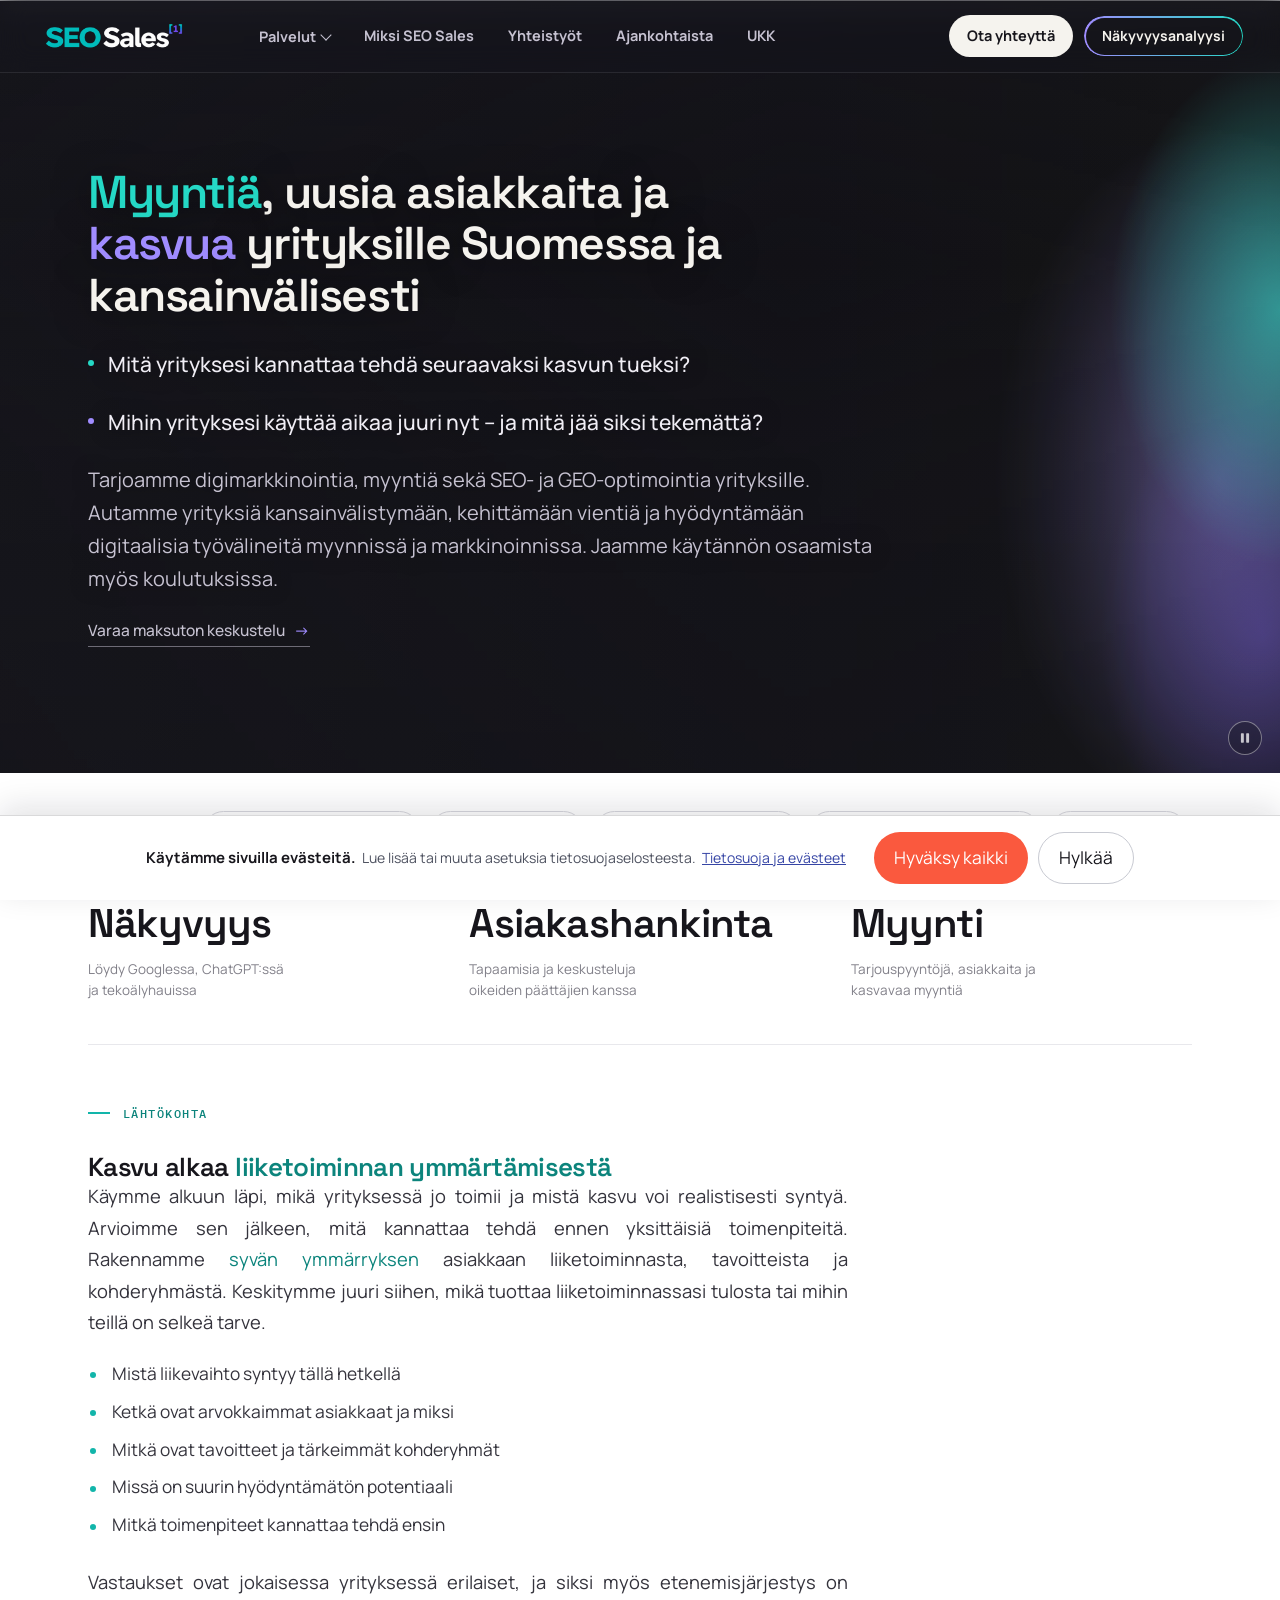
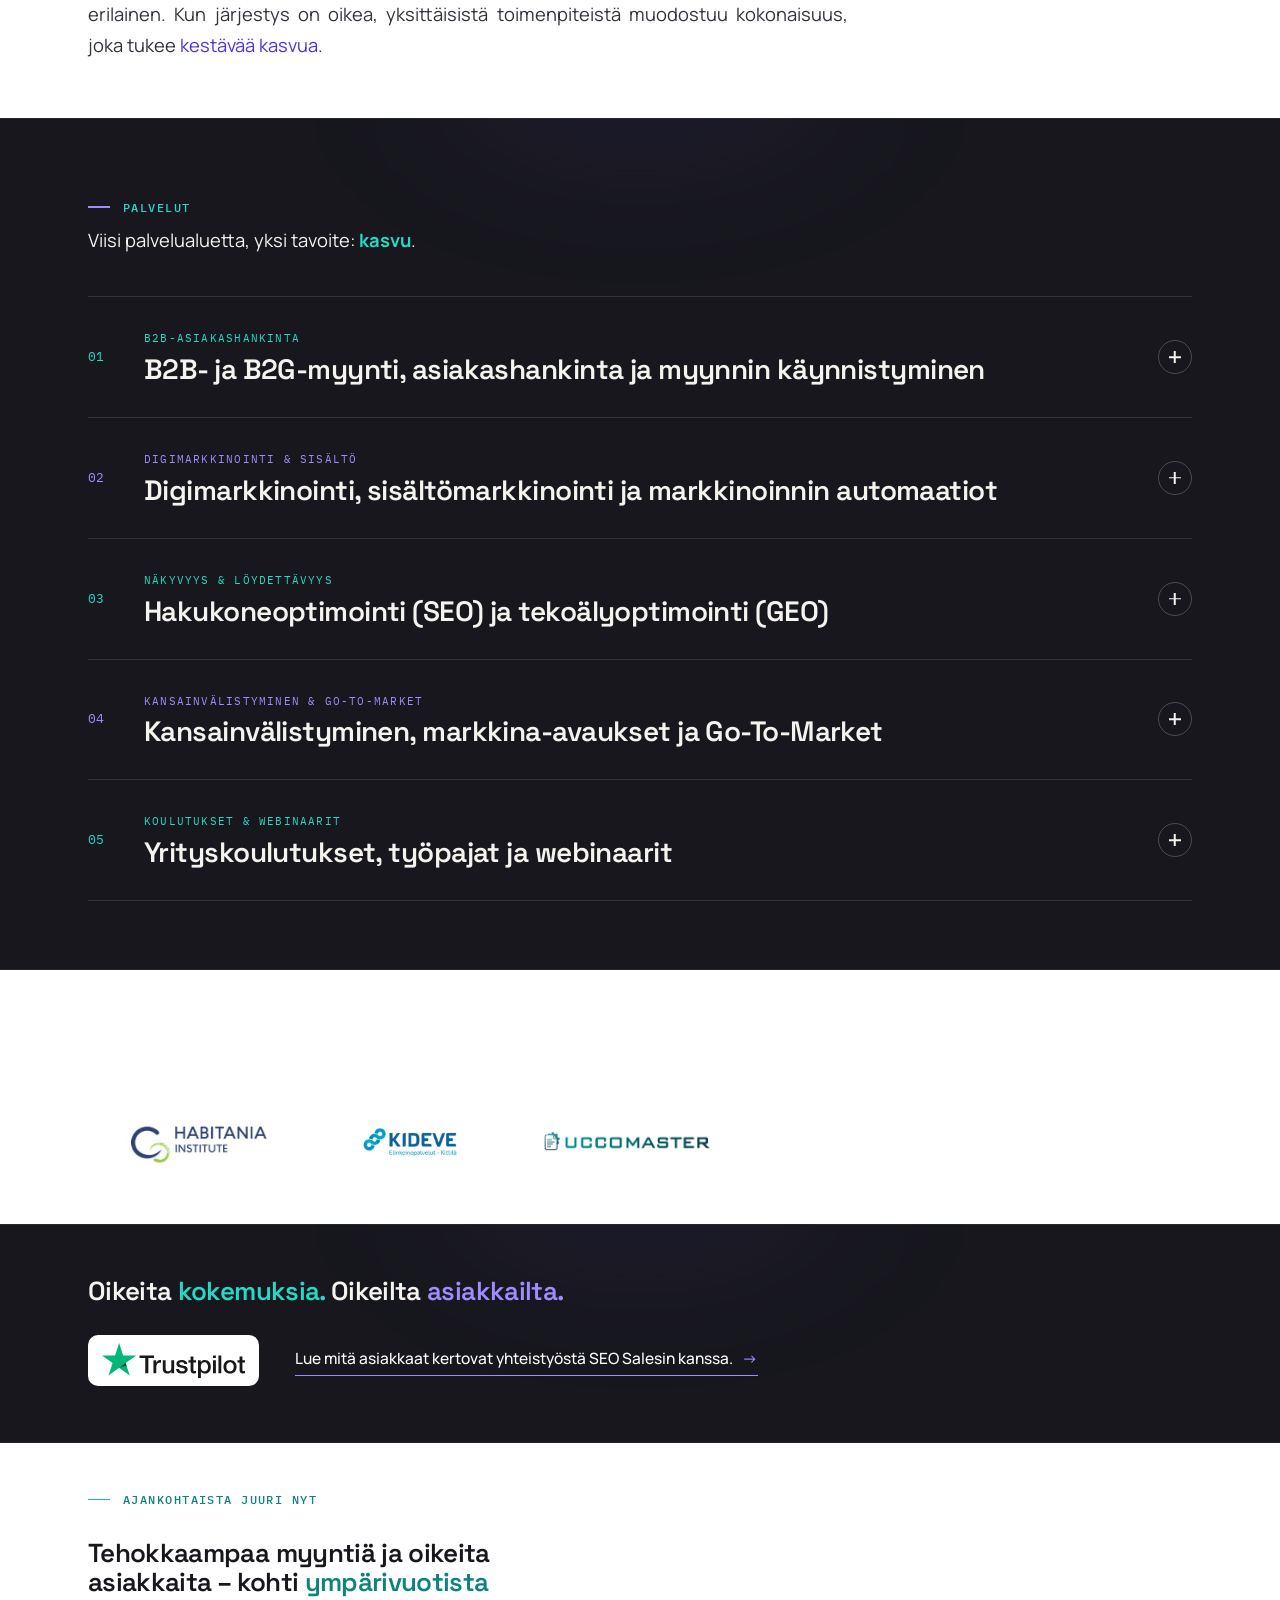
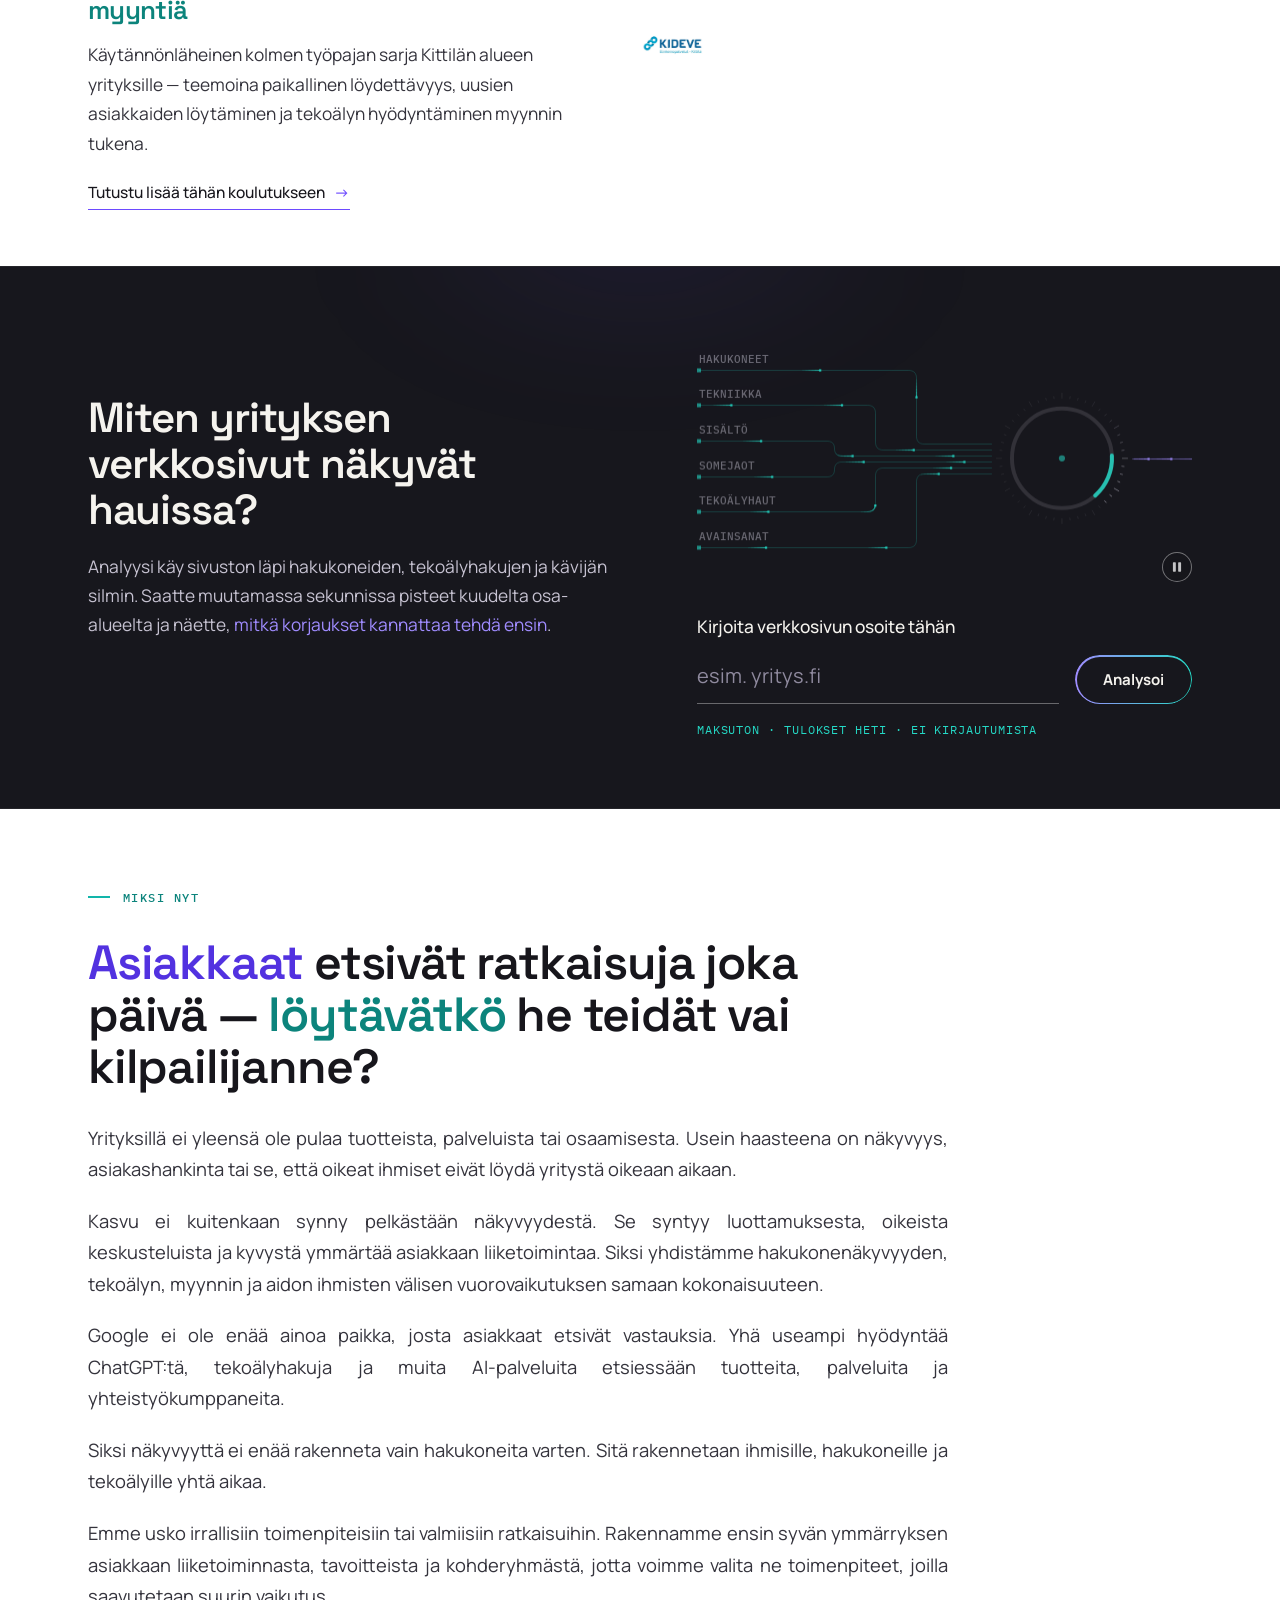
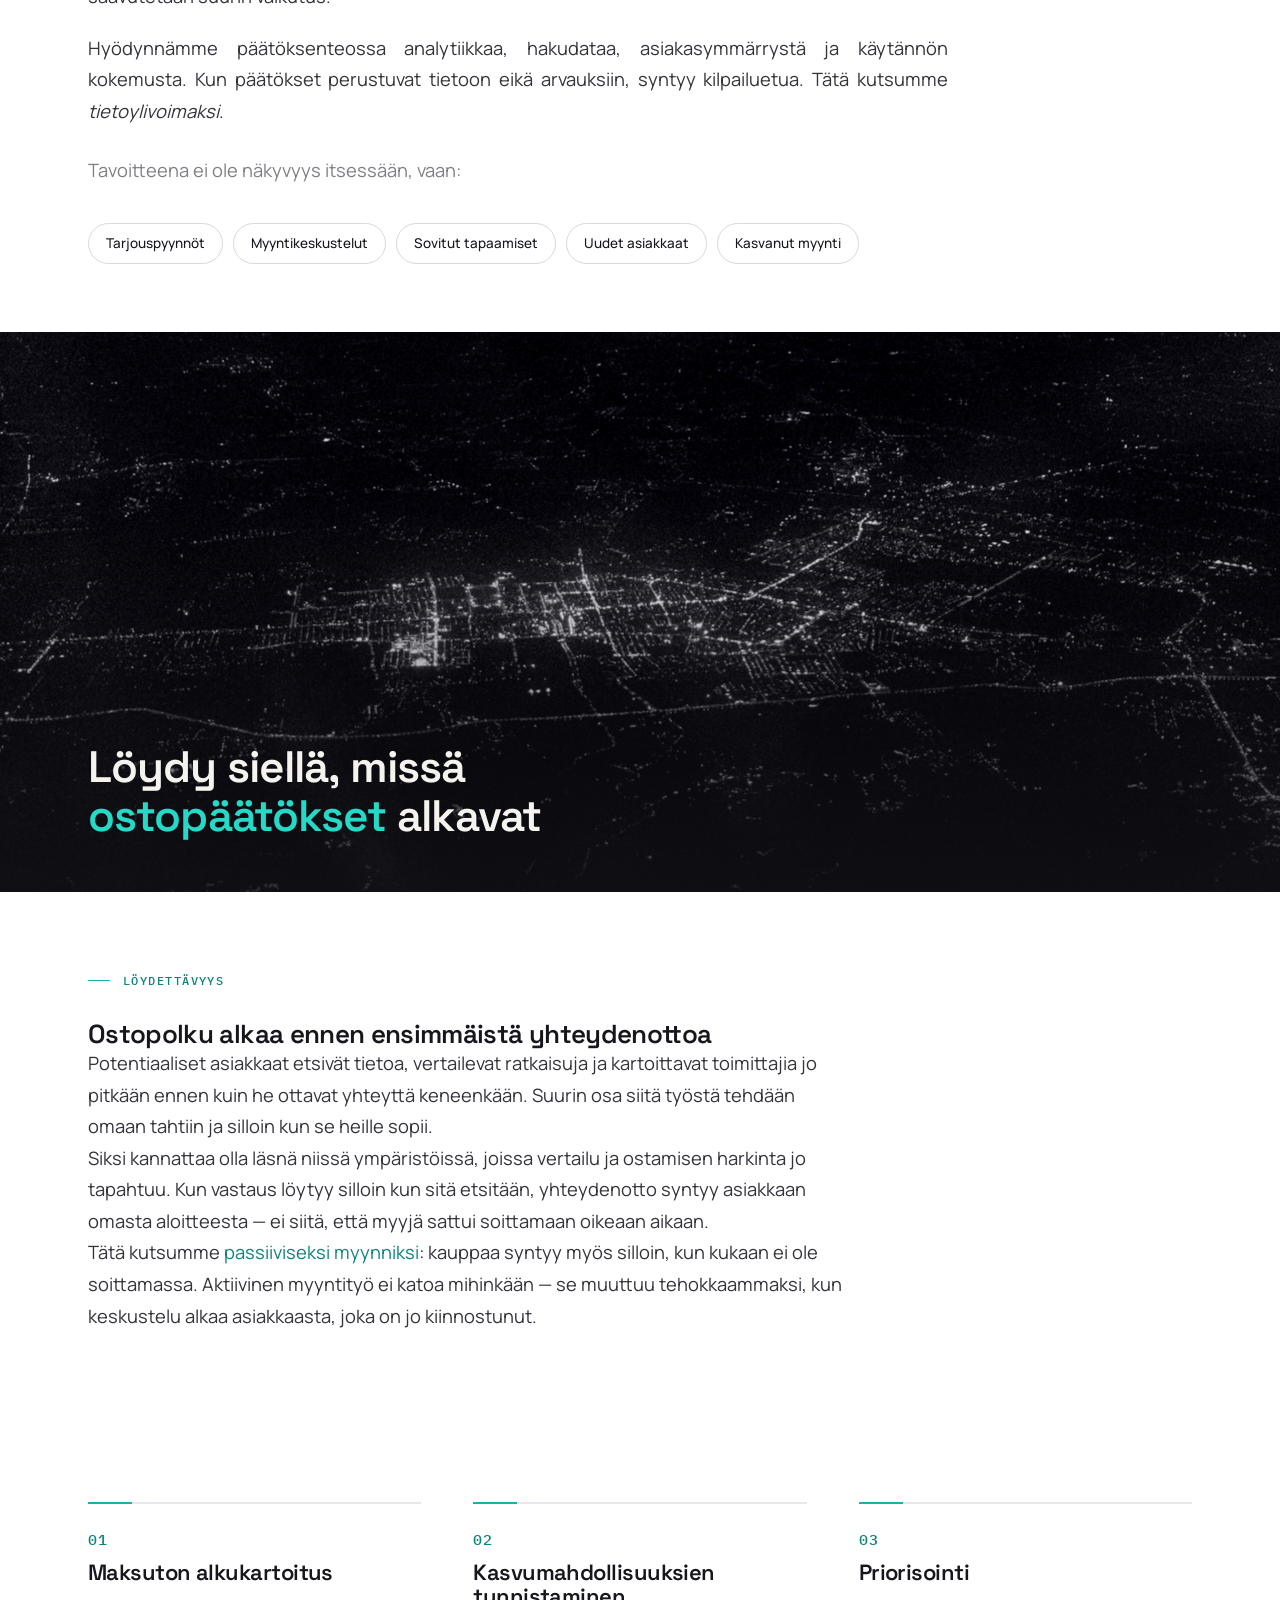
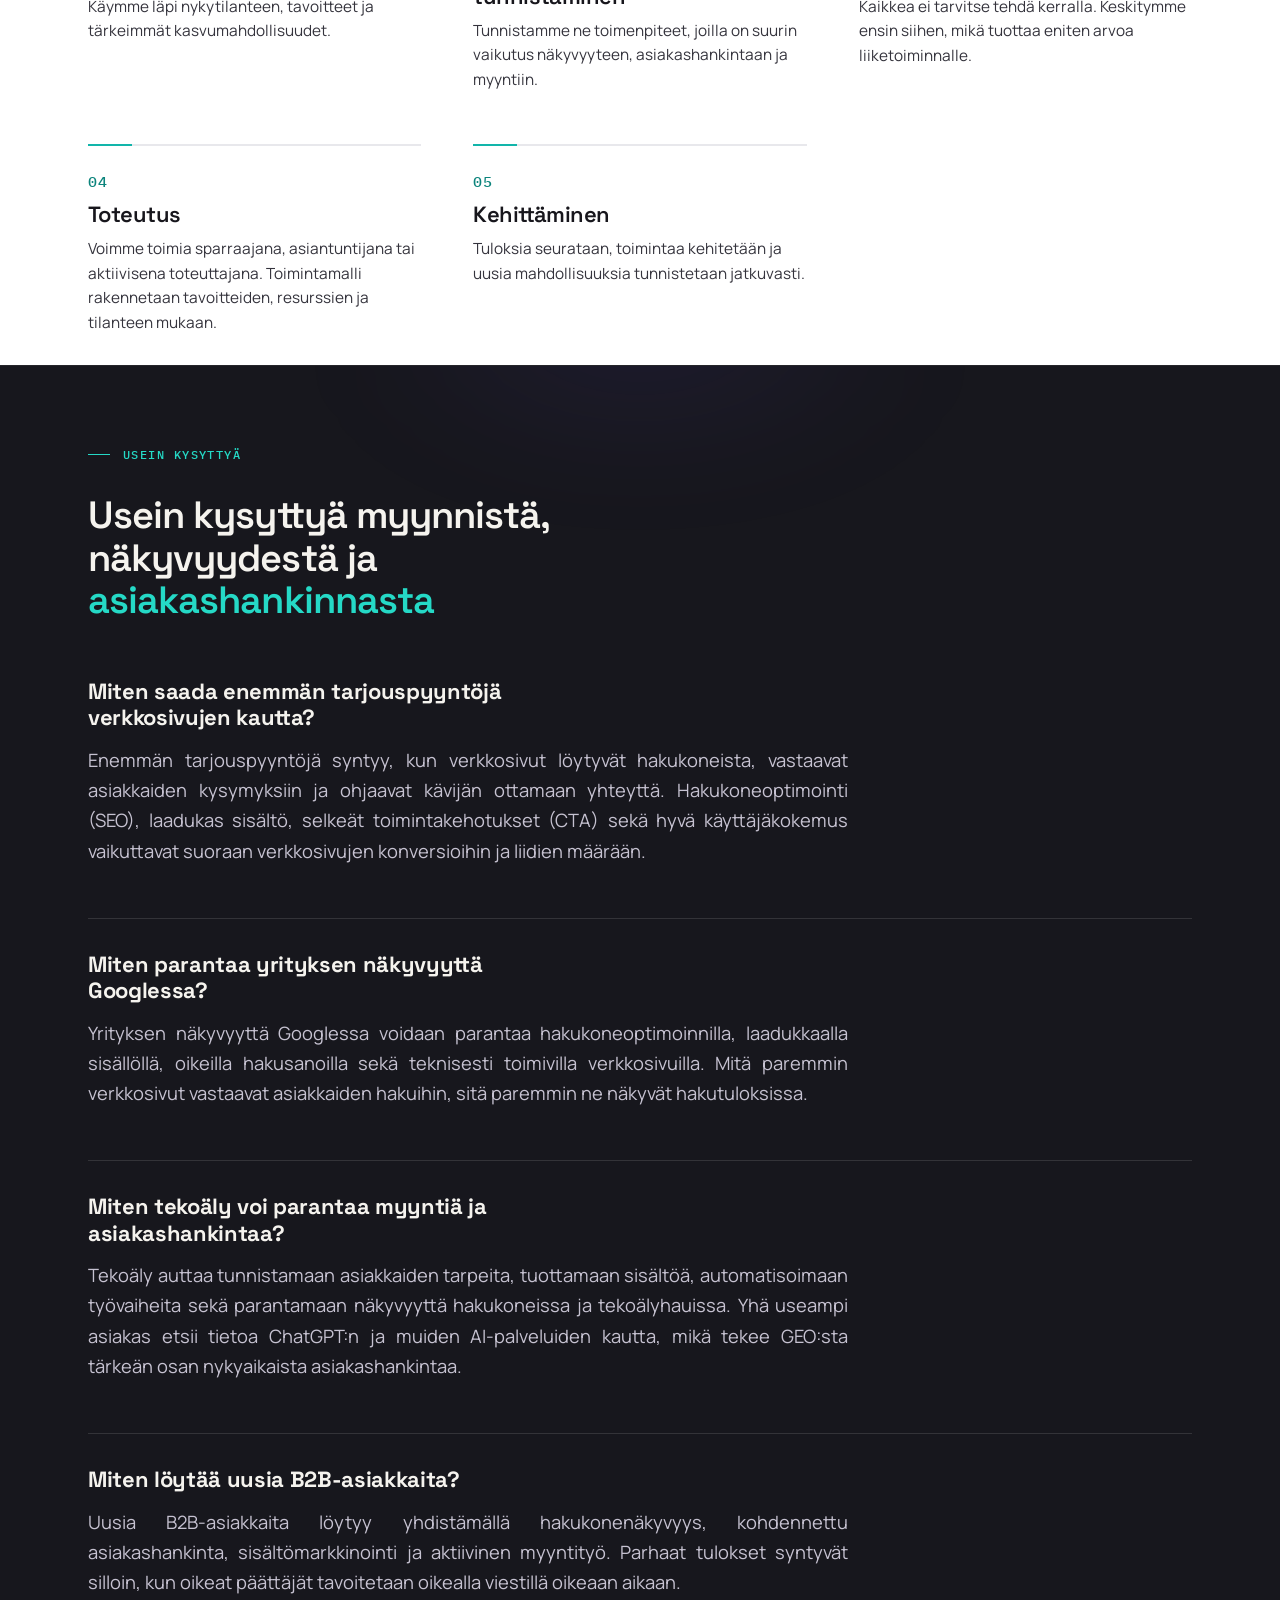
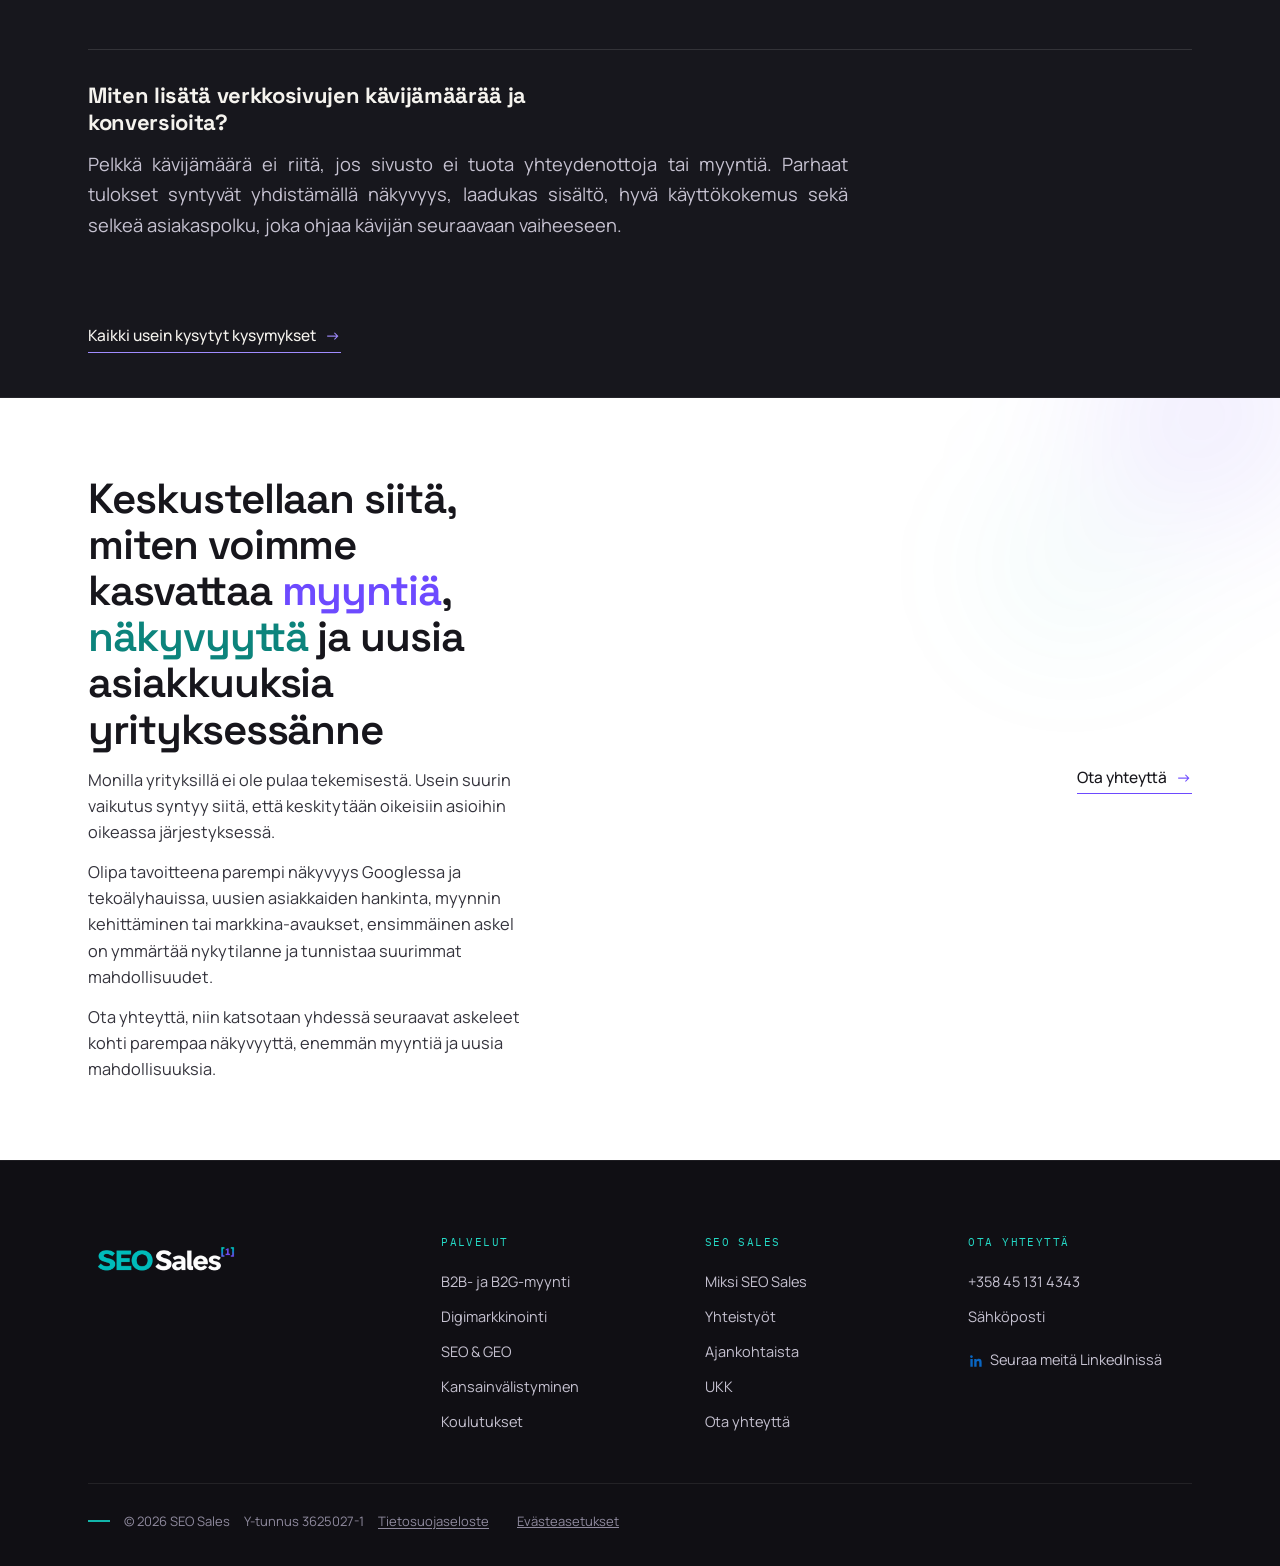
==== commit 022629d9: "Synchronize logo styling across pages" ====
--- a/index.html
+++ b/index.html
@@ -29,7 +29,7 @@
 <link rel="preconnect" href="https://fonts.gstatic.com" crossorigin>
 <link rel="preload" as="style" href="https://fonts.googleapis.com/css2?family=Space+Grotesk:wght@400;500;600;700&family=Manrope:wght@400;500;600;700&family=IBM+Plex+Mono:wght@400;500&display=swap" onload="this.onload=null;this.rel='stylesheet'">
 <noscript><link href="https://fonts.googleapis.com/css2?family=Space+Grotesk:wght@400;500;600;700&family=Manrope:wght@400;500;600;700&family=IBM+Plex+Mono:wght@400;500&display=swap" rel="stylesheet"></noscript>
-<link rel="stylesheet" href="styles.css?v=20261113cb">
+<link rel="stylesheet" href="styles.css?v=20261113-final">
 <script>document.documentElement.classList.add('js')</script>
 </head>
 <body class="dark-hero">
--- a/styles.css
+++ b/styles.css
@@ -76,8 +76,8 @@
 .logo{display:inline-flex;align-items:baseline;gap:8px;font-family:var(--display);font-weight:600;color:var(--navy);font-size:20px;letter-spacing:.06em;text-transform:uppercase;white-space:nowrap;line-height:1}
 .logo b{font-weight:700;font-size:27px;letter-spacing:.01em;line-height:1;background:linear-gradient(135deg,var(--violet) 20%,var(--violet-dark) 55%,var(--turq-dark));-webkit-background-clip:text;background-clip:text;-webkit-text-fill-color:transparent;color:var(--violet-dark);filter:drop-shadow(0 1.5px 1.5px rgba(82,50,224,.18));transition:filter .25s ease}
 .logo:hover b{filter:drop-shadow(0 2px 5px rgba(108,77,246,.4))}
-.logo img{height:47.25px;width:auto;display:block;transition:height .38s cubic-bezier(.2,.7,.2,1),filter .3s,opacity .2s}
-header.stuck .logo img{height:39.4px}
+.logo img{height:52px;width:auto;display:block;transition:height .38s cubic-bezier(.2,.7,.2,1),filter .3s,opacity .2s}
+header.stuck .logo img{height:43.3px}
 .logo:hover img{opacity:.85}
 /* Logon merkissä on violetti #7C6DC4: pelkkä invert kääntäisi sen oliivinvihreäksi.
    hue-rotate palauttaa sen vaaleaksi violetiksi (#8E7FD6), teksti muuttuu valkoiseksi. */
@@ -621,7 +621,7 @@
 /* Footer — deliberate charcoal ending */
 footer{padding:72px 0 34px;background:var(--charcoal-3);border-top:1px solid rgba(255,255,255,.06)}
 footer .logo{color:#F5F3EE}
-footer .logo img{height:47.25px;filter:none}
+footer .logo img{height:52px;filter:none}
 .foot-grid{display:grid;grid-template-columns:1.4fr 1fr 1fr 1fr;gap:40px;align-items:start;padding-bottom:48px;border-bottom:1px solid rgba(255,255,255,.08)}
 .foot-col{display:flex;flex-direction:column;gap:10px;min-width:0}
 .foot-h{font-family:var(--mono);font-size:11px;letter-spacing:.13em;text-transform:uppercase;color:var(--turq-bright);margin-bottom:8px}
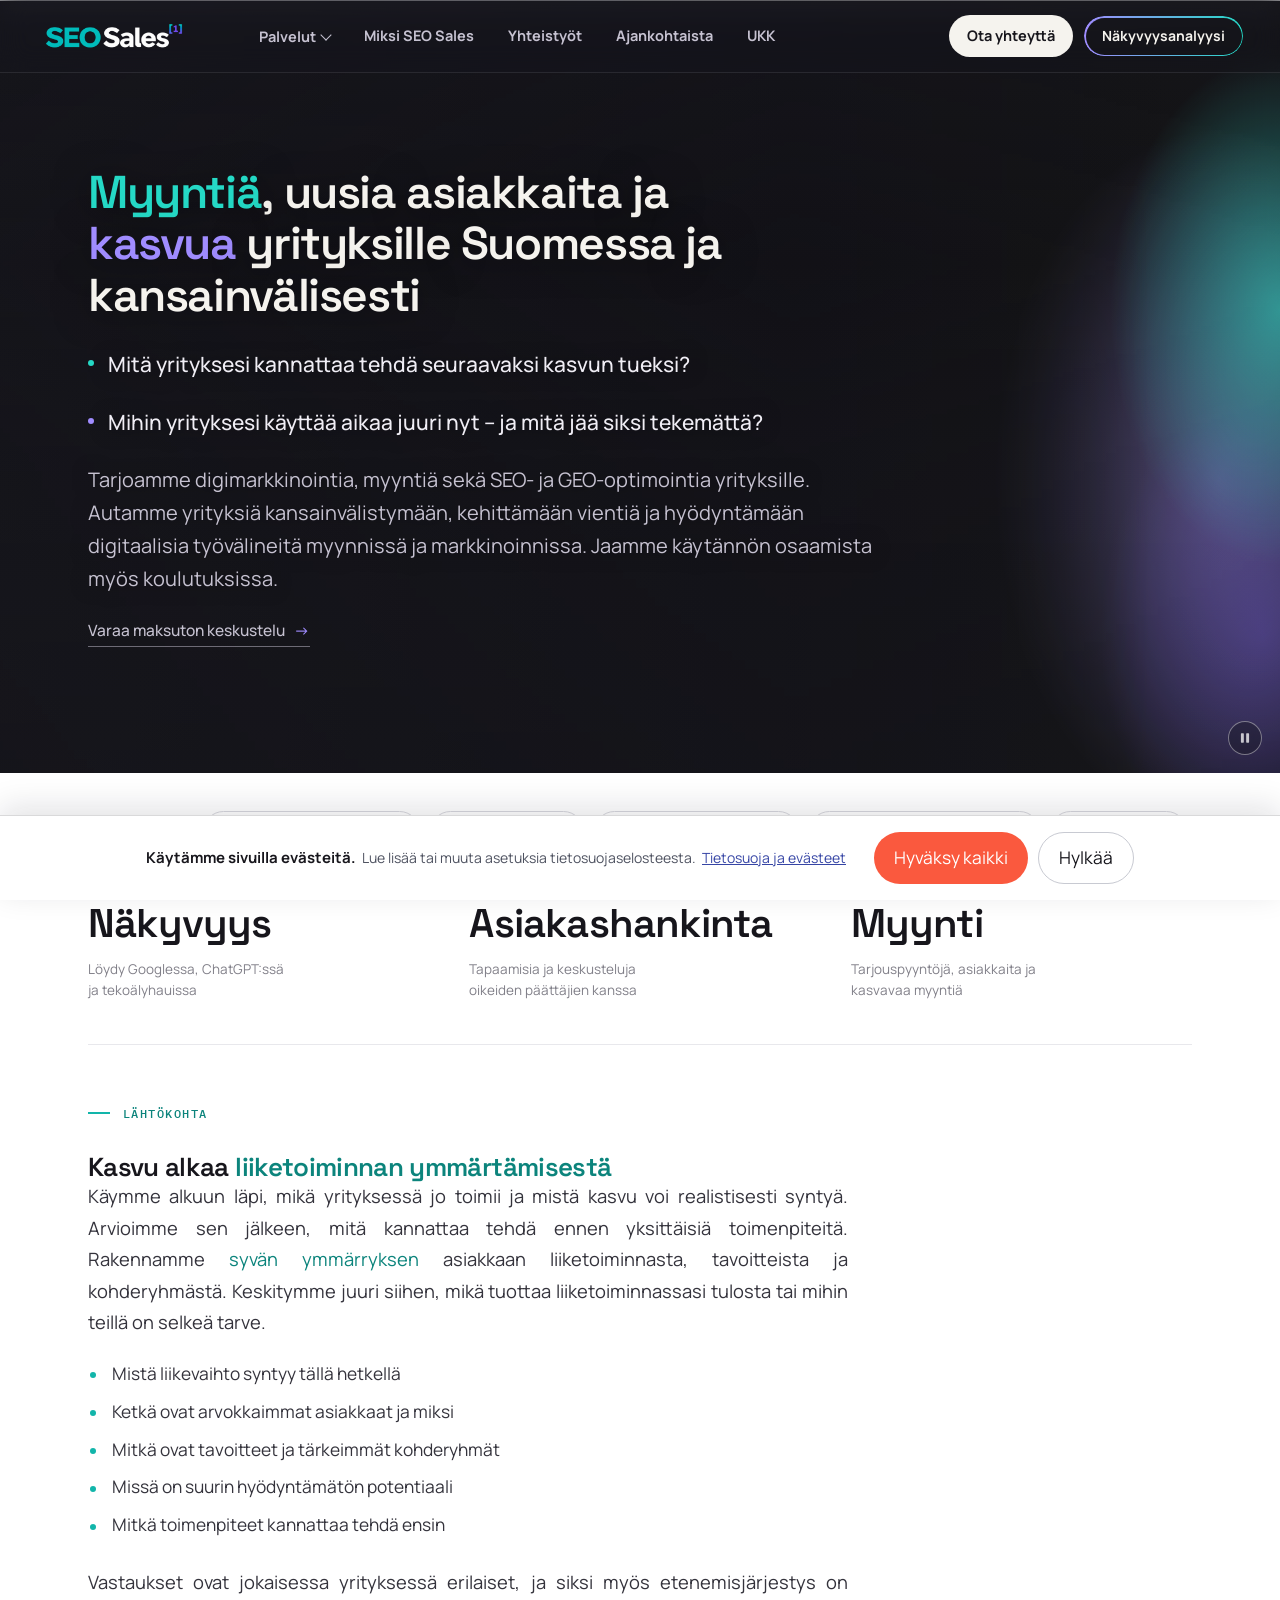
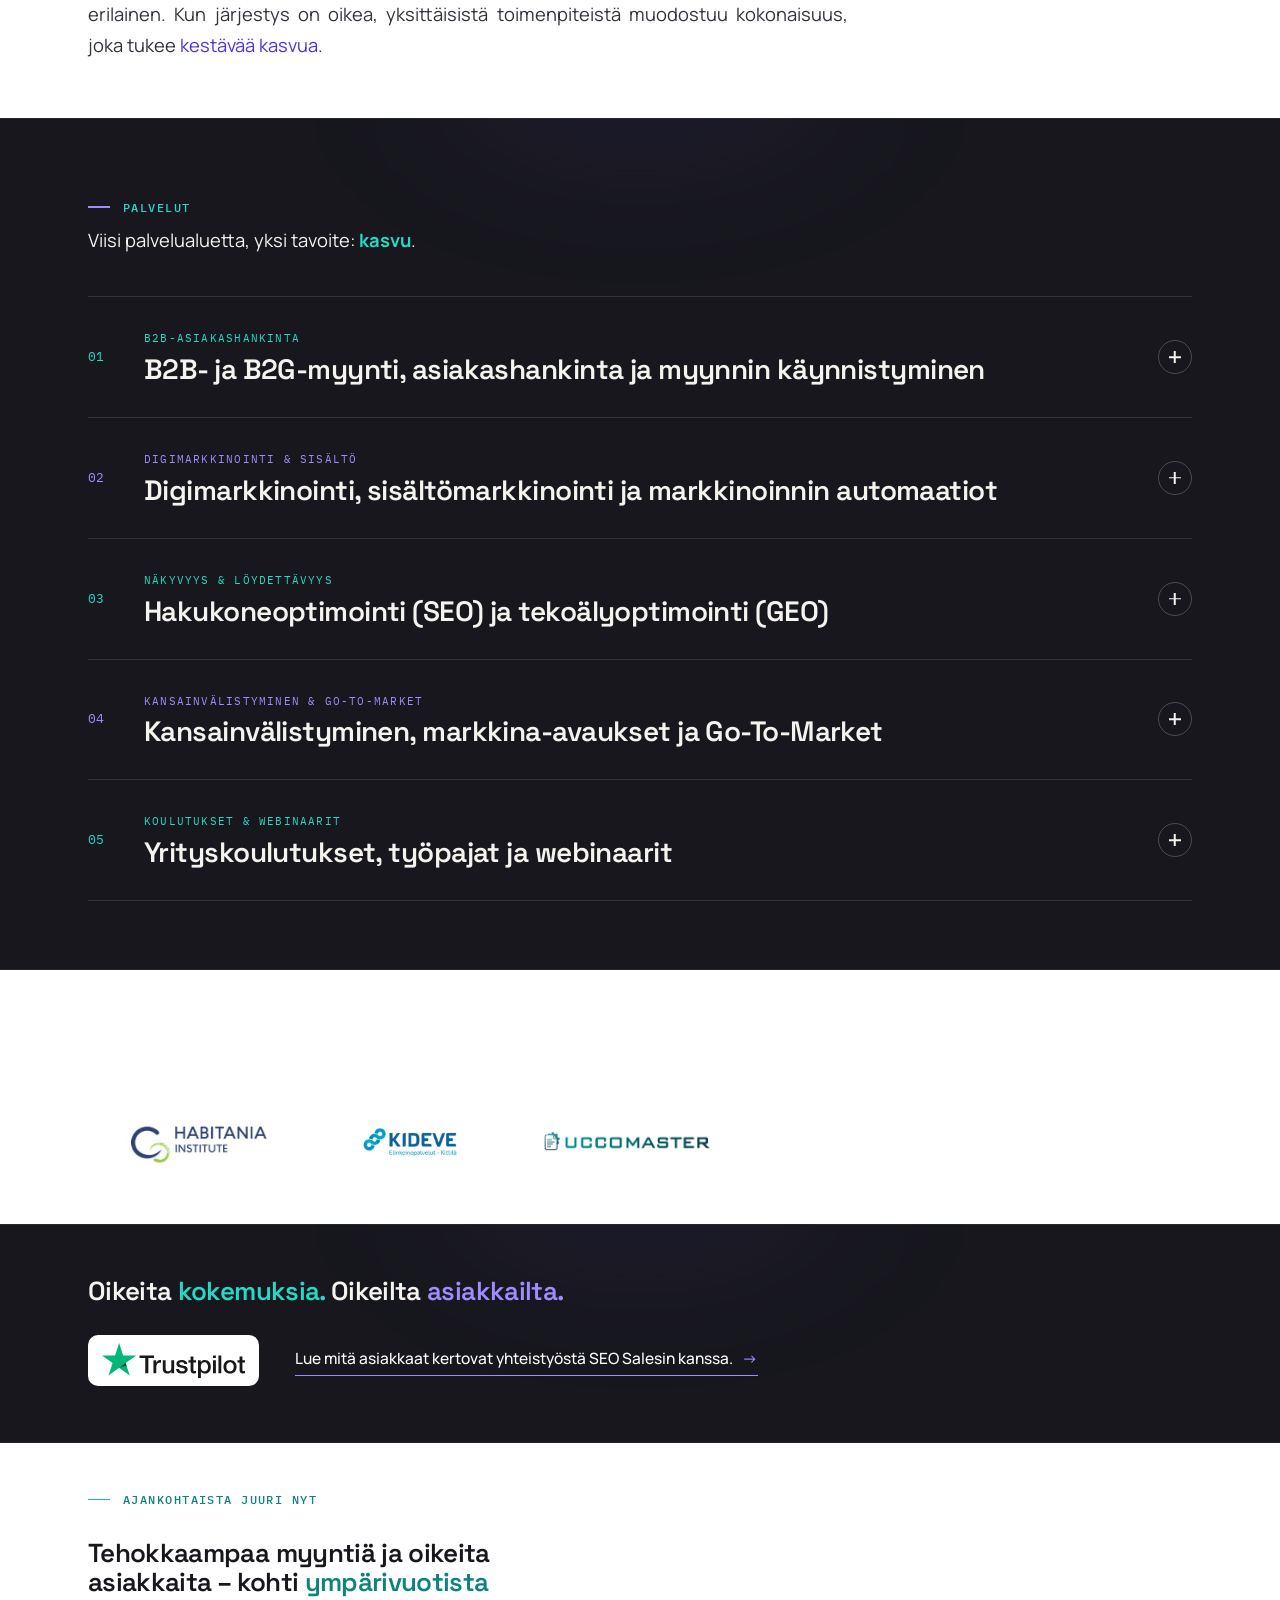
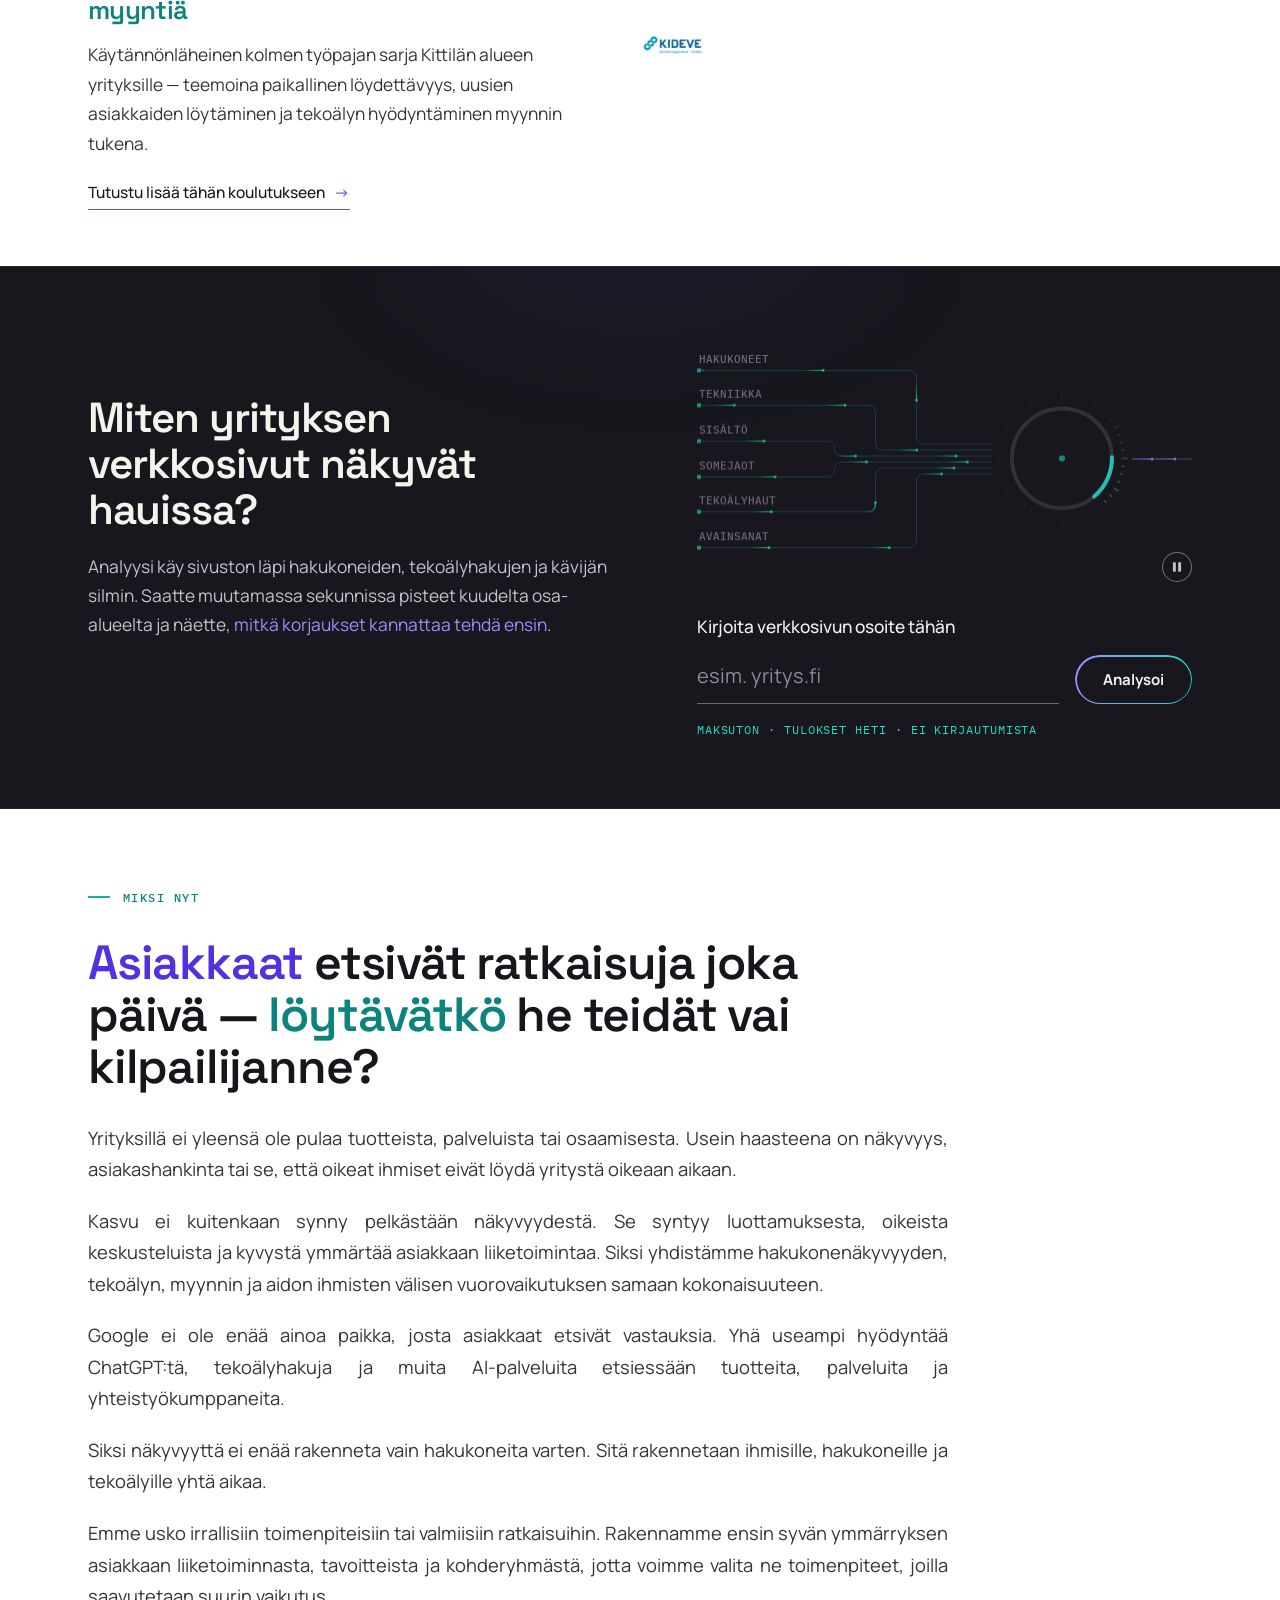
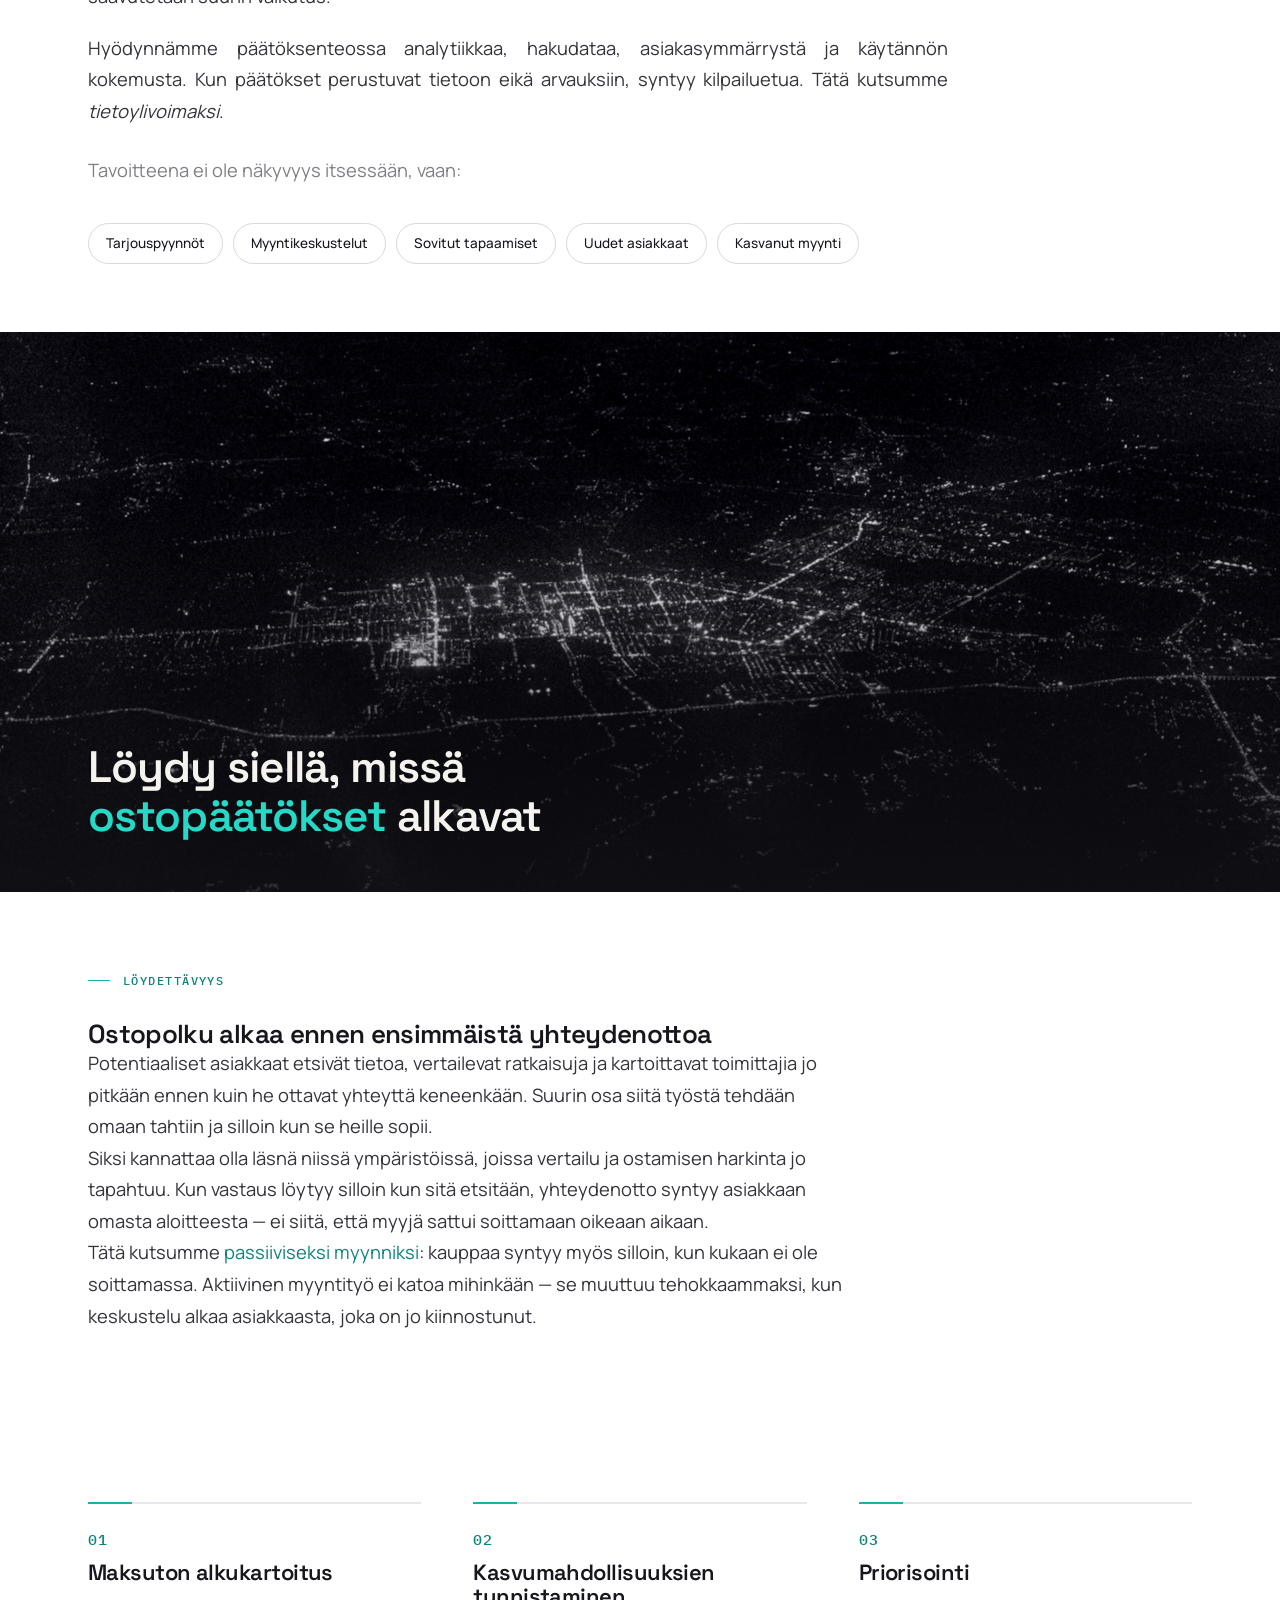
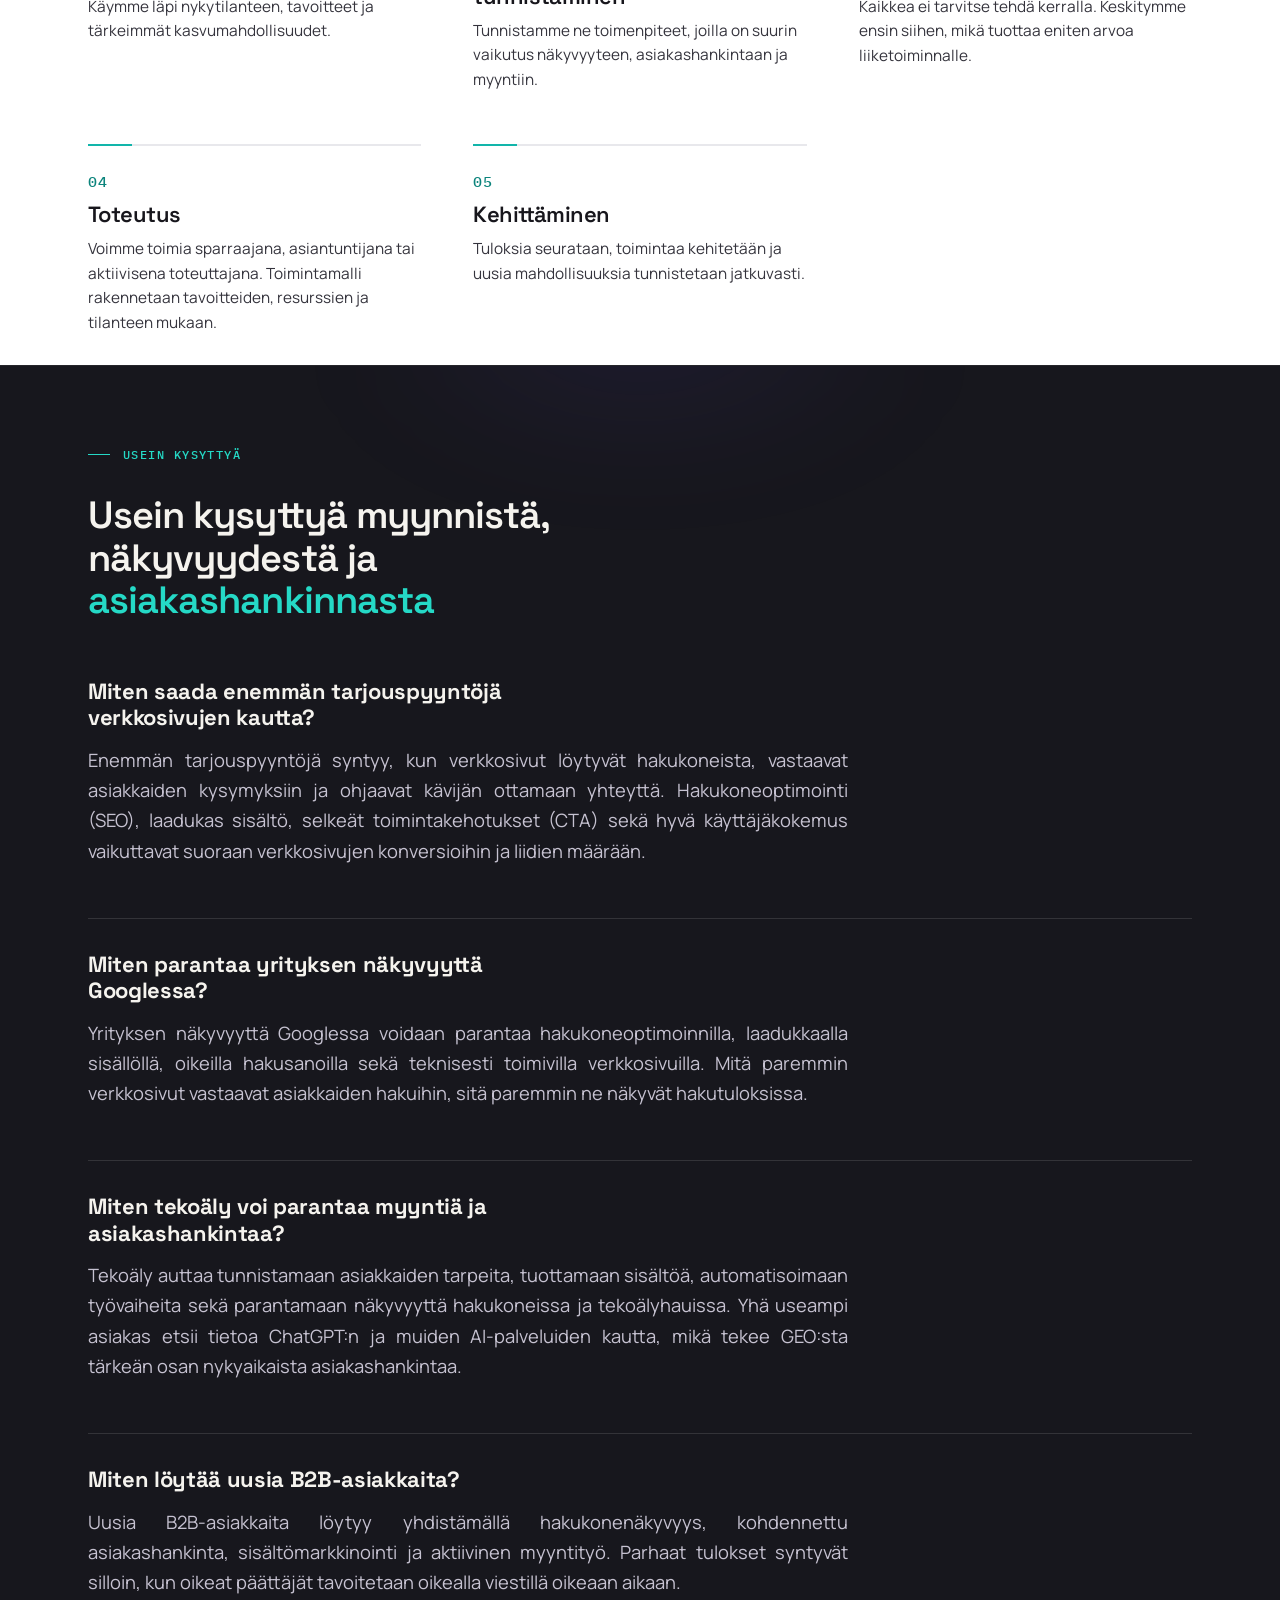
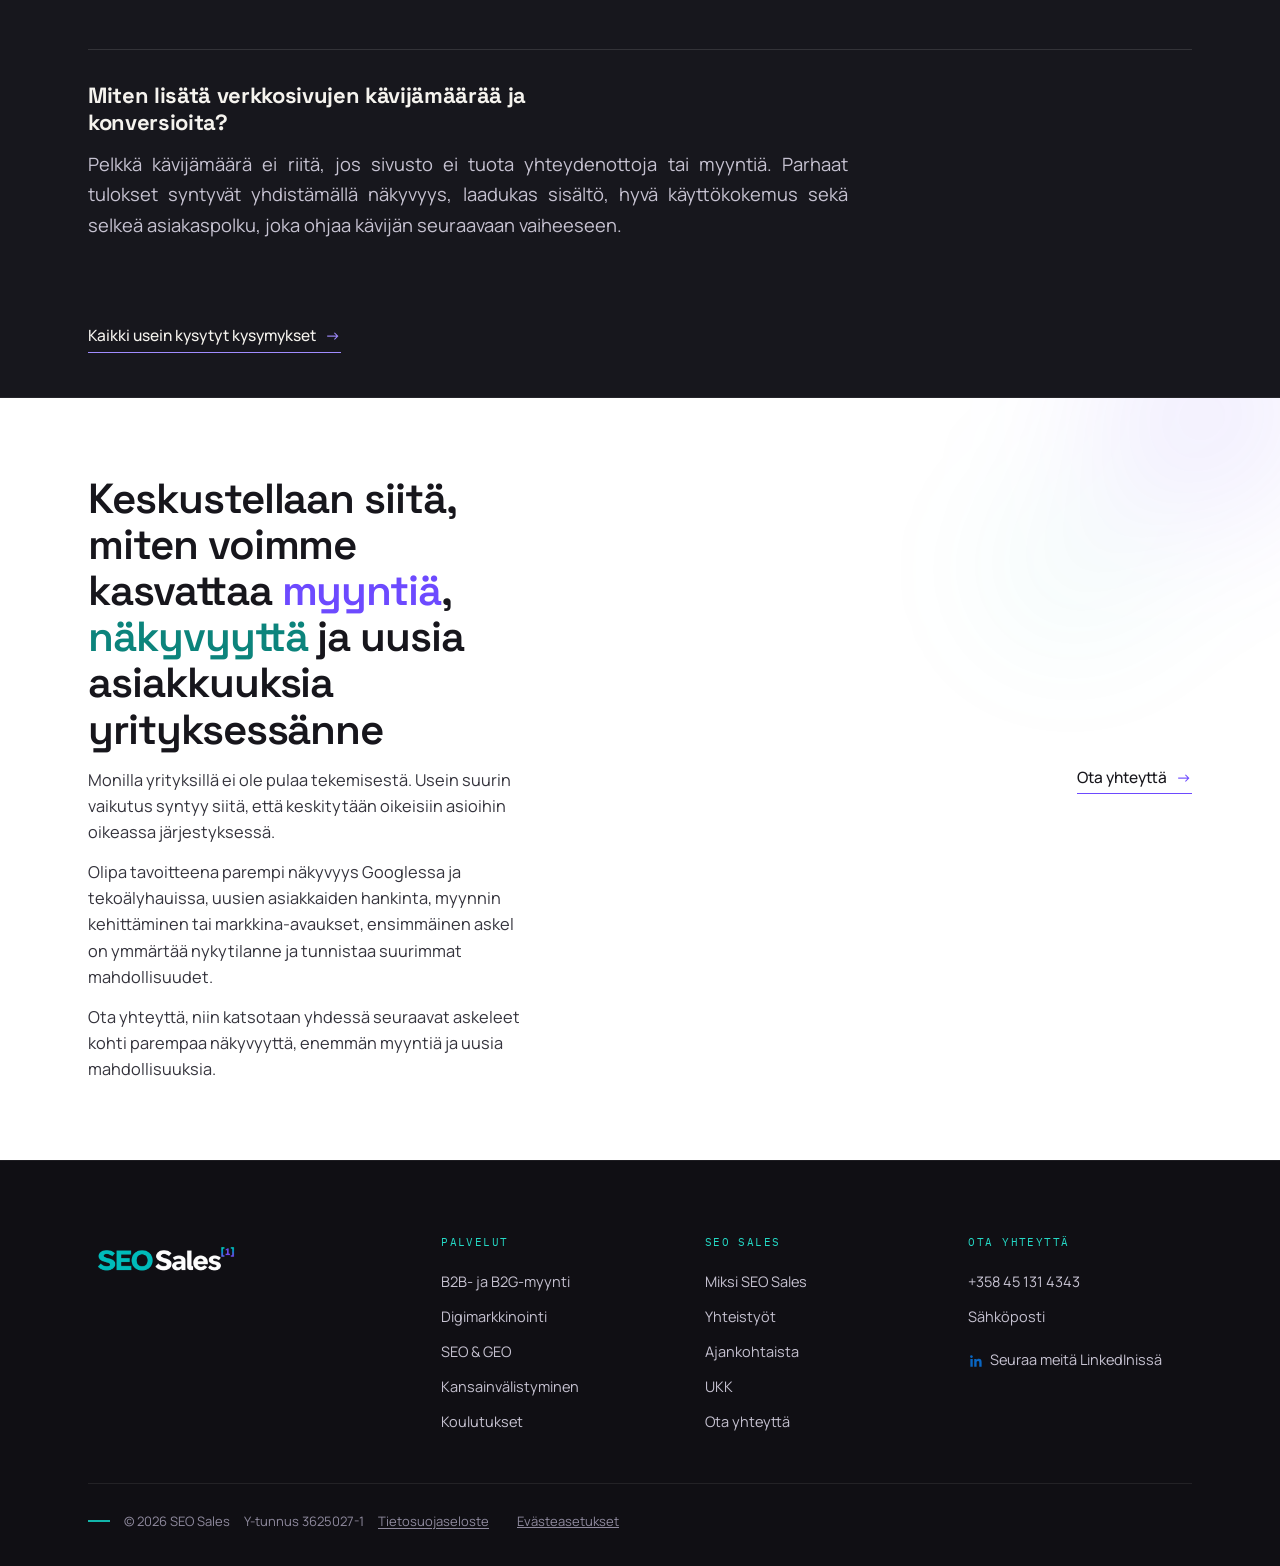
==== commit c19ee0e5: "Align structured logo reference with site logo" ====
--- a/index.html
+++ b/index.html
@@ -22,7 +22,7 @@
 <script type="application/ld+json">
 {"@context":"https://schema.org","@graph":[
 {"@type":"WebSite","@id":"https://seosales.fi/#website","name":"SEO Sales","url":"https://seosales.fi/","inLanguage":"fi","publisher":{"@id":"https://seosales.fi/#org"}},
-{"@type":"ProfessionalService","@id":"https://seosales.fi/#org","name":"SEO Sales","url":"https://seosales.fi/","description":"SEO, GEO, myynti ja asiakashankinta saman katon alta. Autamme yrityksiä löytämään asiakkaita ja kasvattamaan myyntiä Googlessa, ChatGPT:ssä, tekoälyhauissa ja uusilla markkinoilla.","email":"janio.lammi@gmail.com","telephone":"+358451314343","vatID":"FI36250271","taxID":"3625027-1","founder":{"@type":"Person","name":"Jani Lammi","sameAs":"https://www.linkedin.com/in/lammiconsulting"},"areaServed":["Suomi","Pohjoismaat","Euroopan unioni","Iso-Britannia","Aasia"],"knowsLanguage":["fi","en"],"sameAs":["https://www.linkedin.com/in/lammiconsulting"],"logo":"https://seosales.fi/seo-sales-b2b-myynti-yrityksen-kasvu.svg","image":"https://seosales.fi/seo-sales-og-kuva.png"}
+{"@type":"ProfessionalService","@id":"https://seosales.fi/#org","name":"SEO Sales","url":"https://seosales.fi/","description":"SEO, GEO, myynti ja asiakashankinta saman katon alta. Autamme yrityksiä löytämään asiakkaita ja kasvattamaan myyntiä Googlessa, ChatGPT:ssä, tekoälyhauissa ja uusilla markkinoilla.","email":"janio.lammi@gmail.com","telephone":"+358451314343","vatID":"FI36250271","taxID":"3625027-1","founder":{"@type":"Person","name":"Jani Lammi","sameAs":"https://www.linkedin.com/in/lammiconsulting"},"areaServed":["Suomi","Pohjoismaat","Euroopan unioni","Iso-Britannia","Aasia"],"knowsLanguage":["fi","en"],"sameAs":["https://www.linkedin.com/in/lammiconsulting"],"logo":"https://seosales.fi/seo-sales-b2b-myynti-yrityksen-kasvu-valkoinen.svg","image":"https://seosales.fi/seo-sales-og-kuva.png"}
 ]}
 </script>
 <link rel="preconnect" href="https://fonts.googleapis.com">
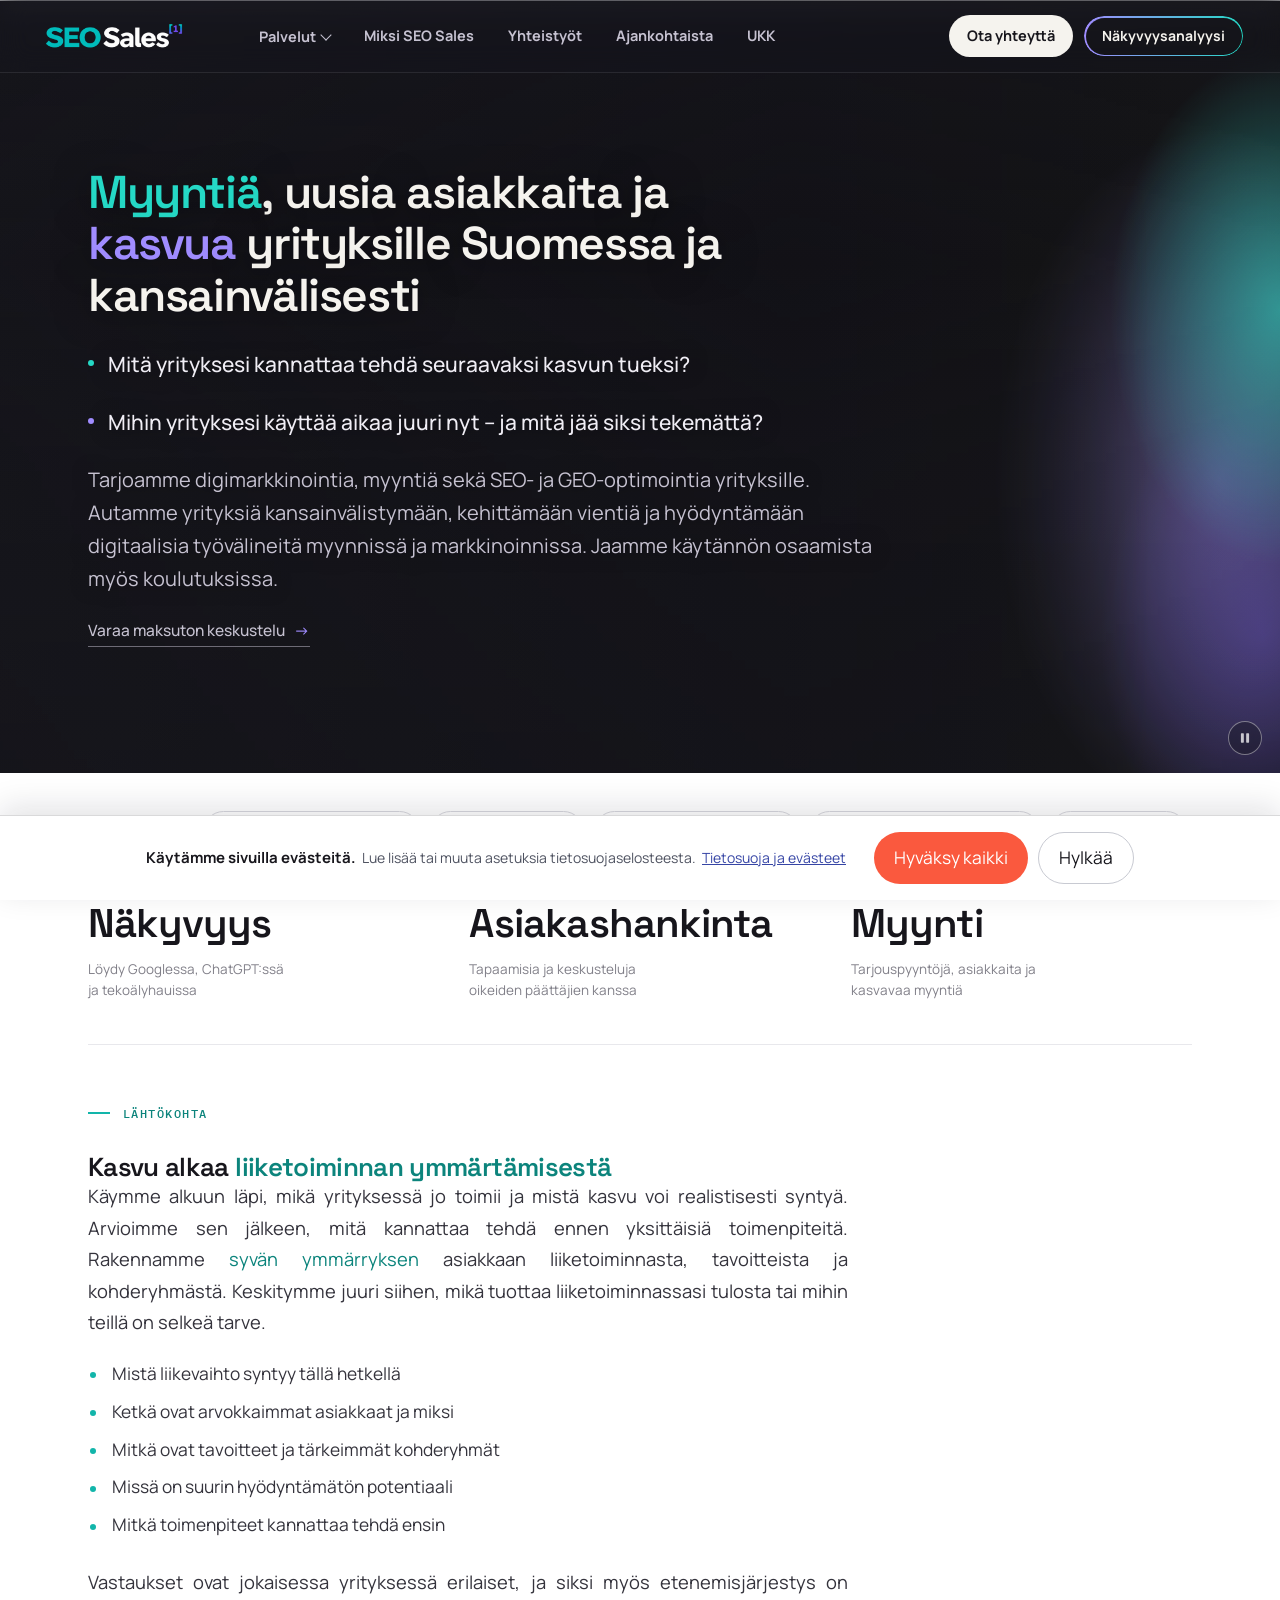
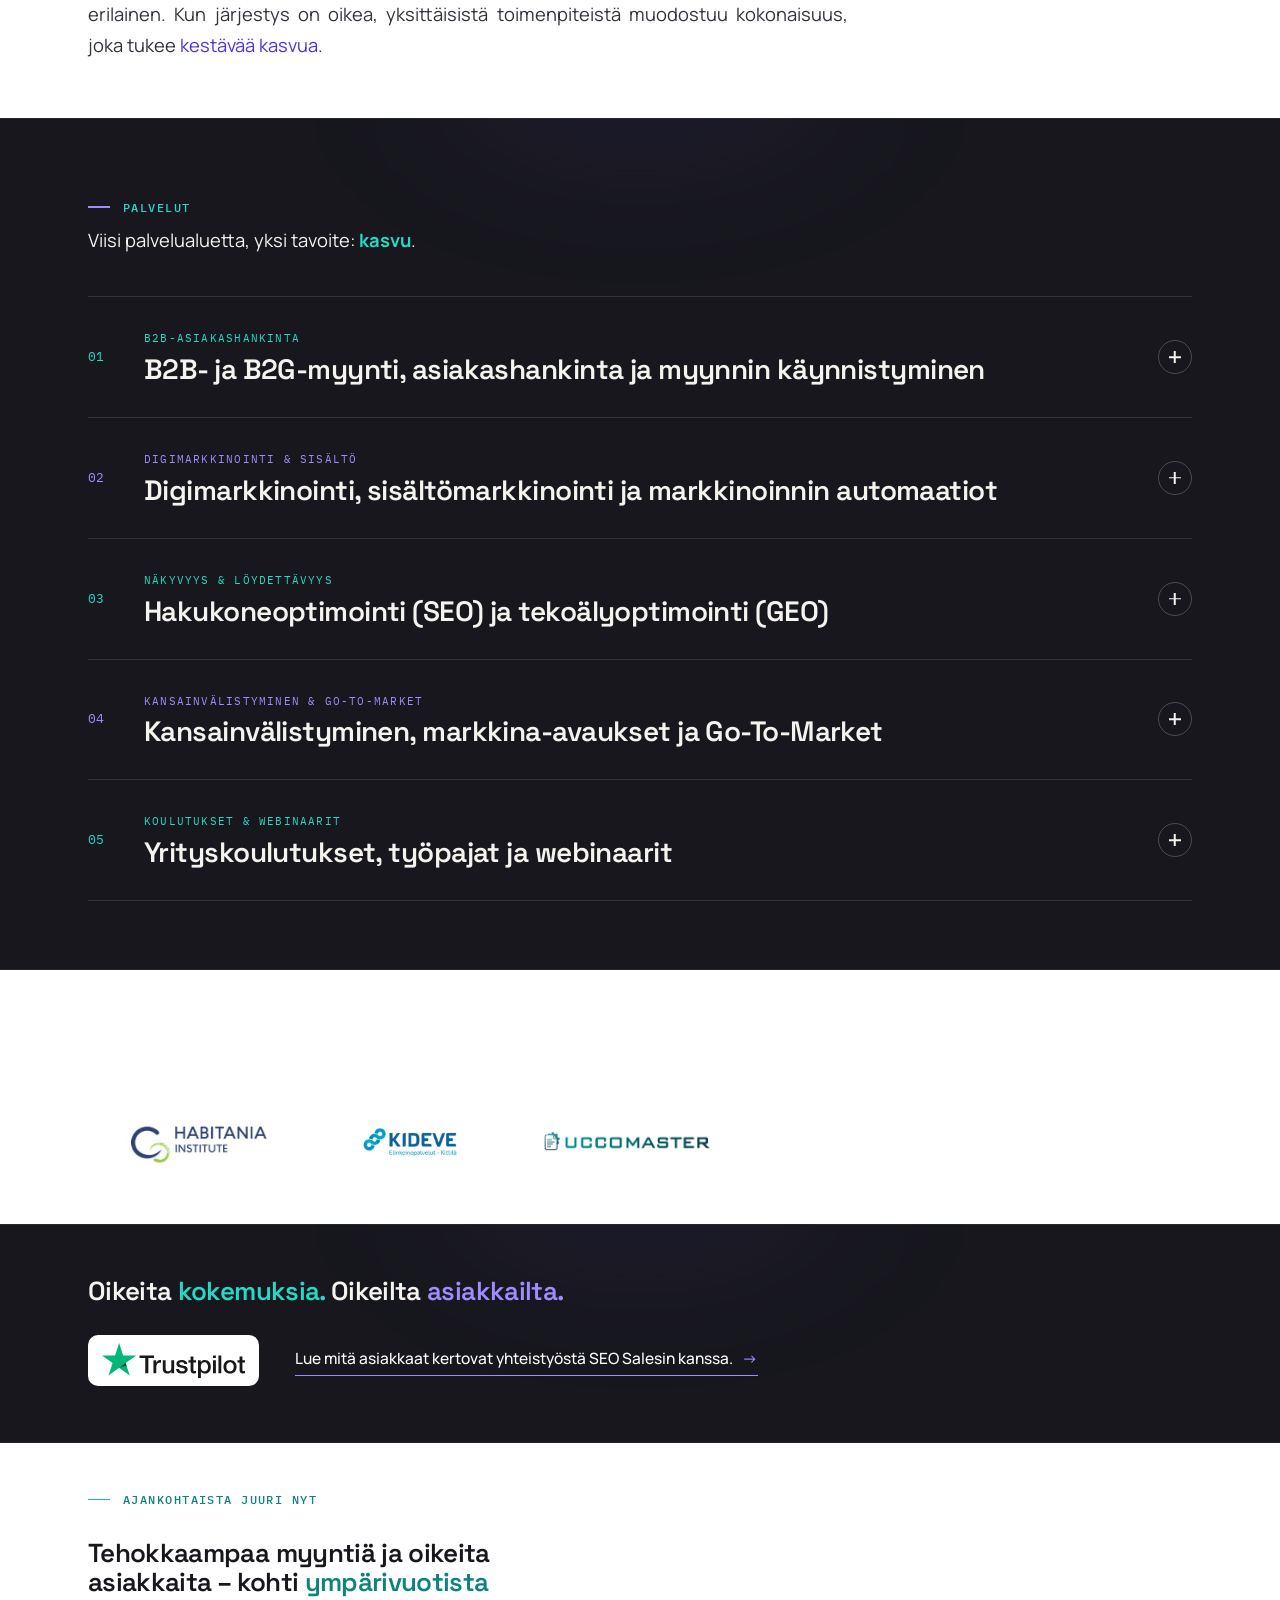
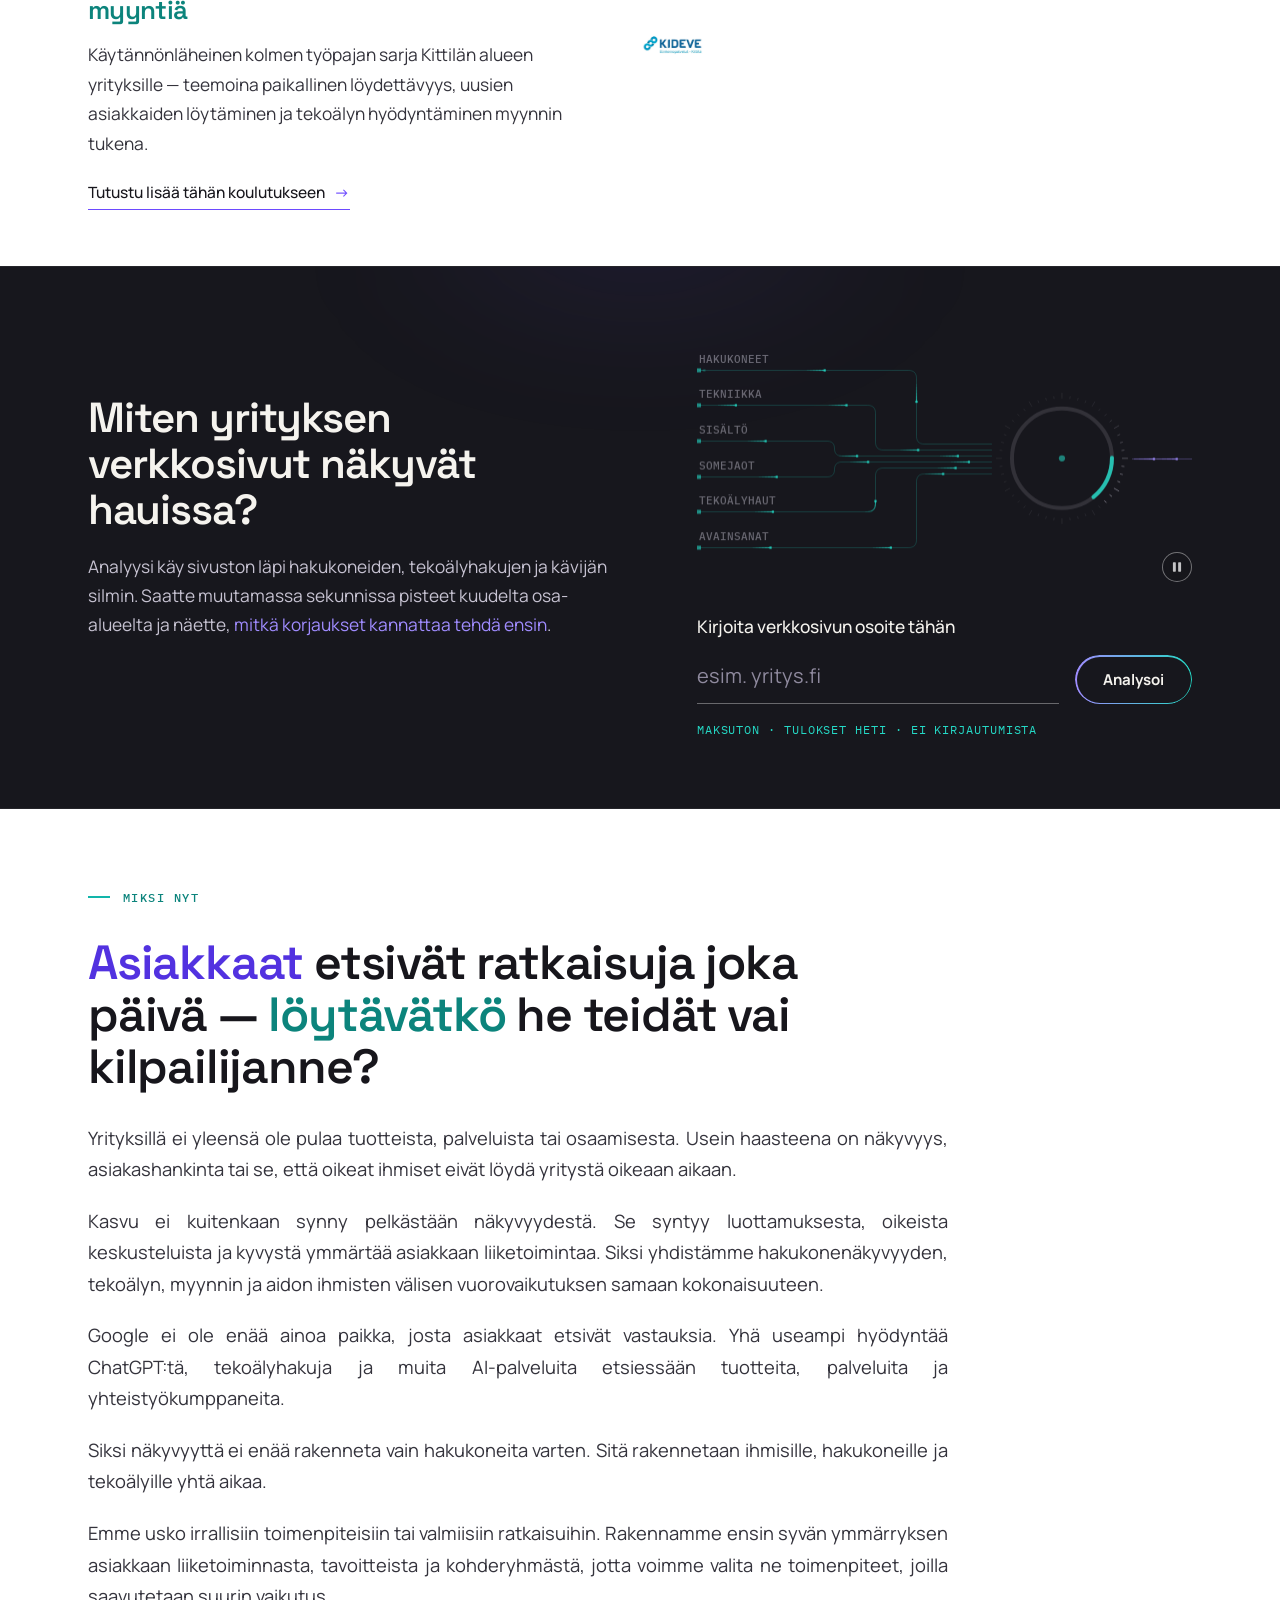
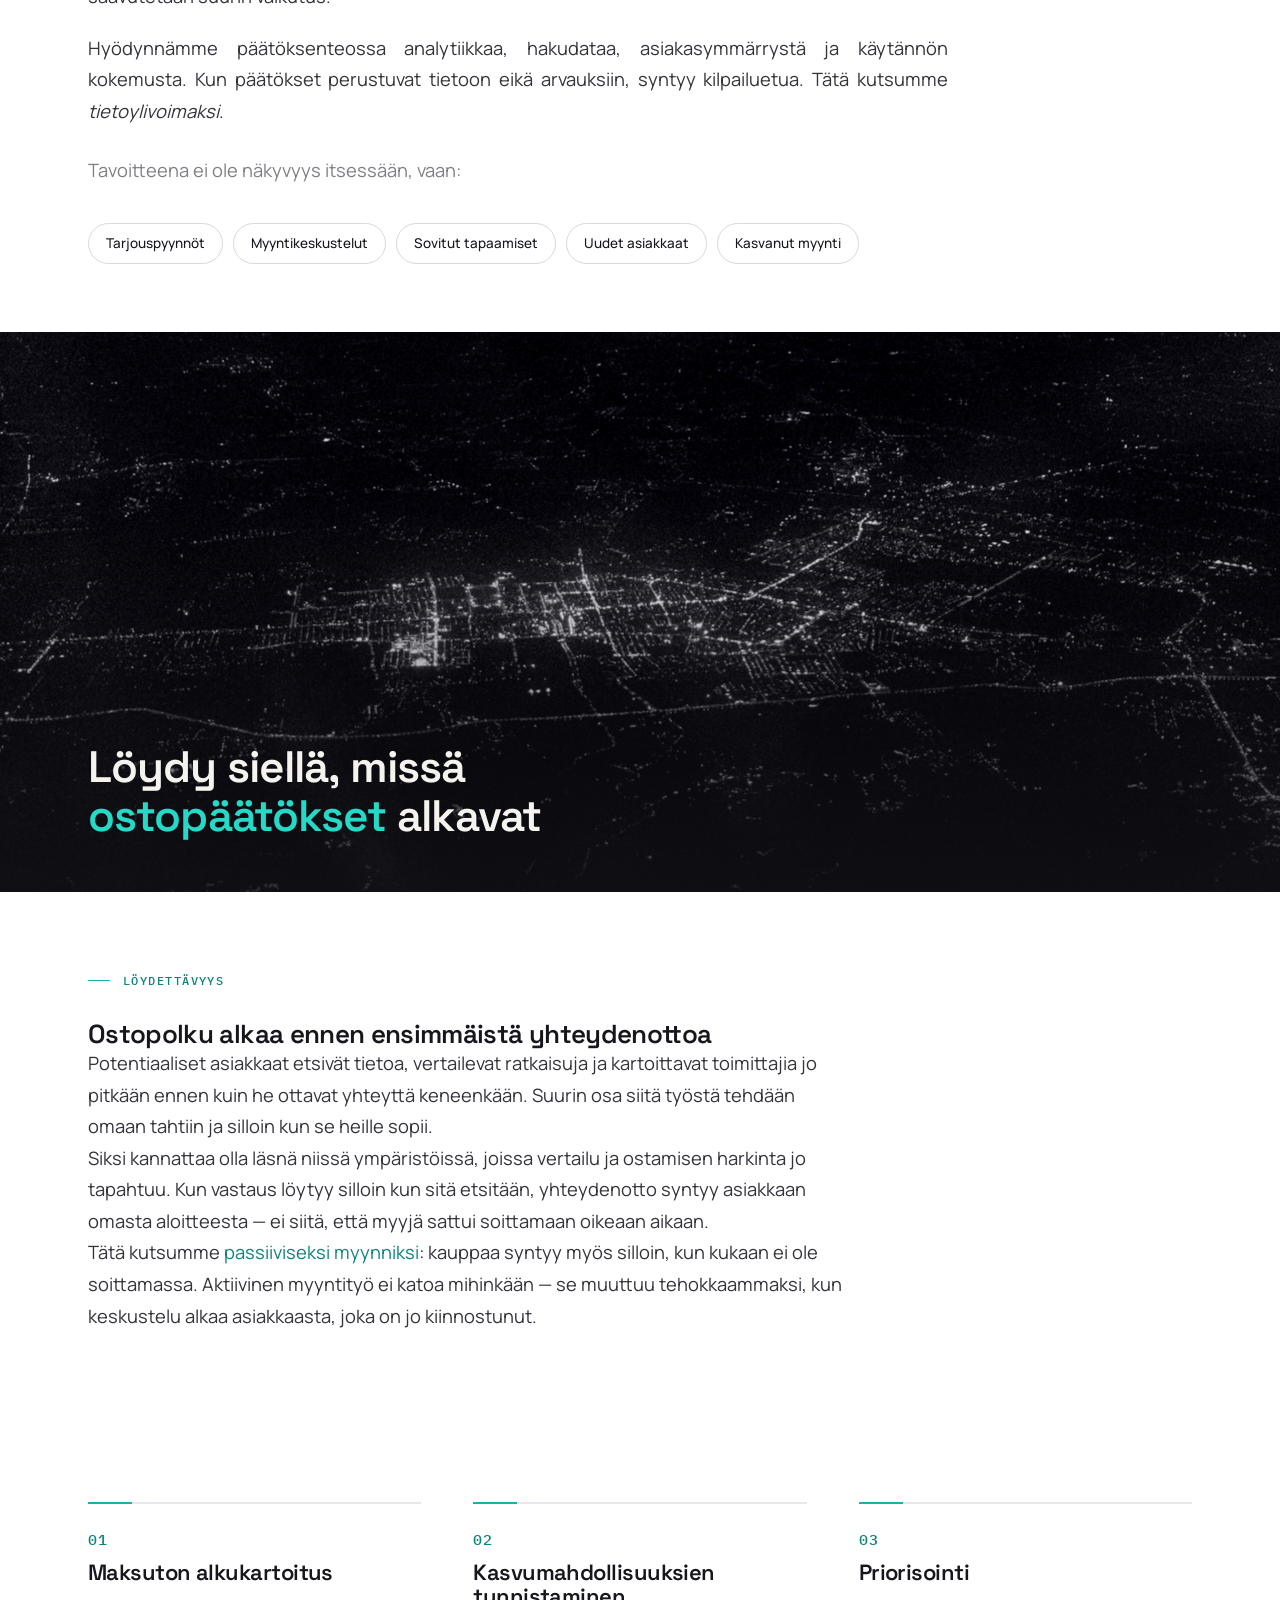
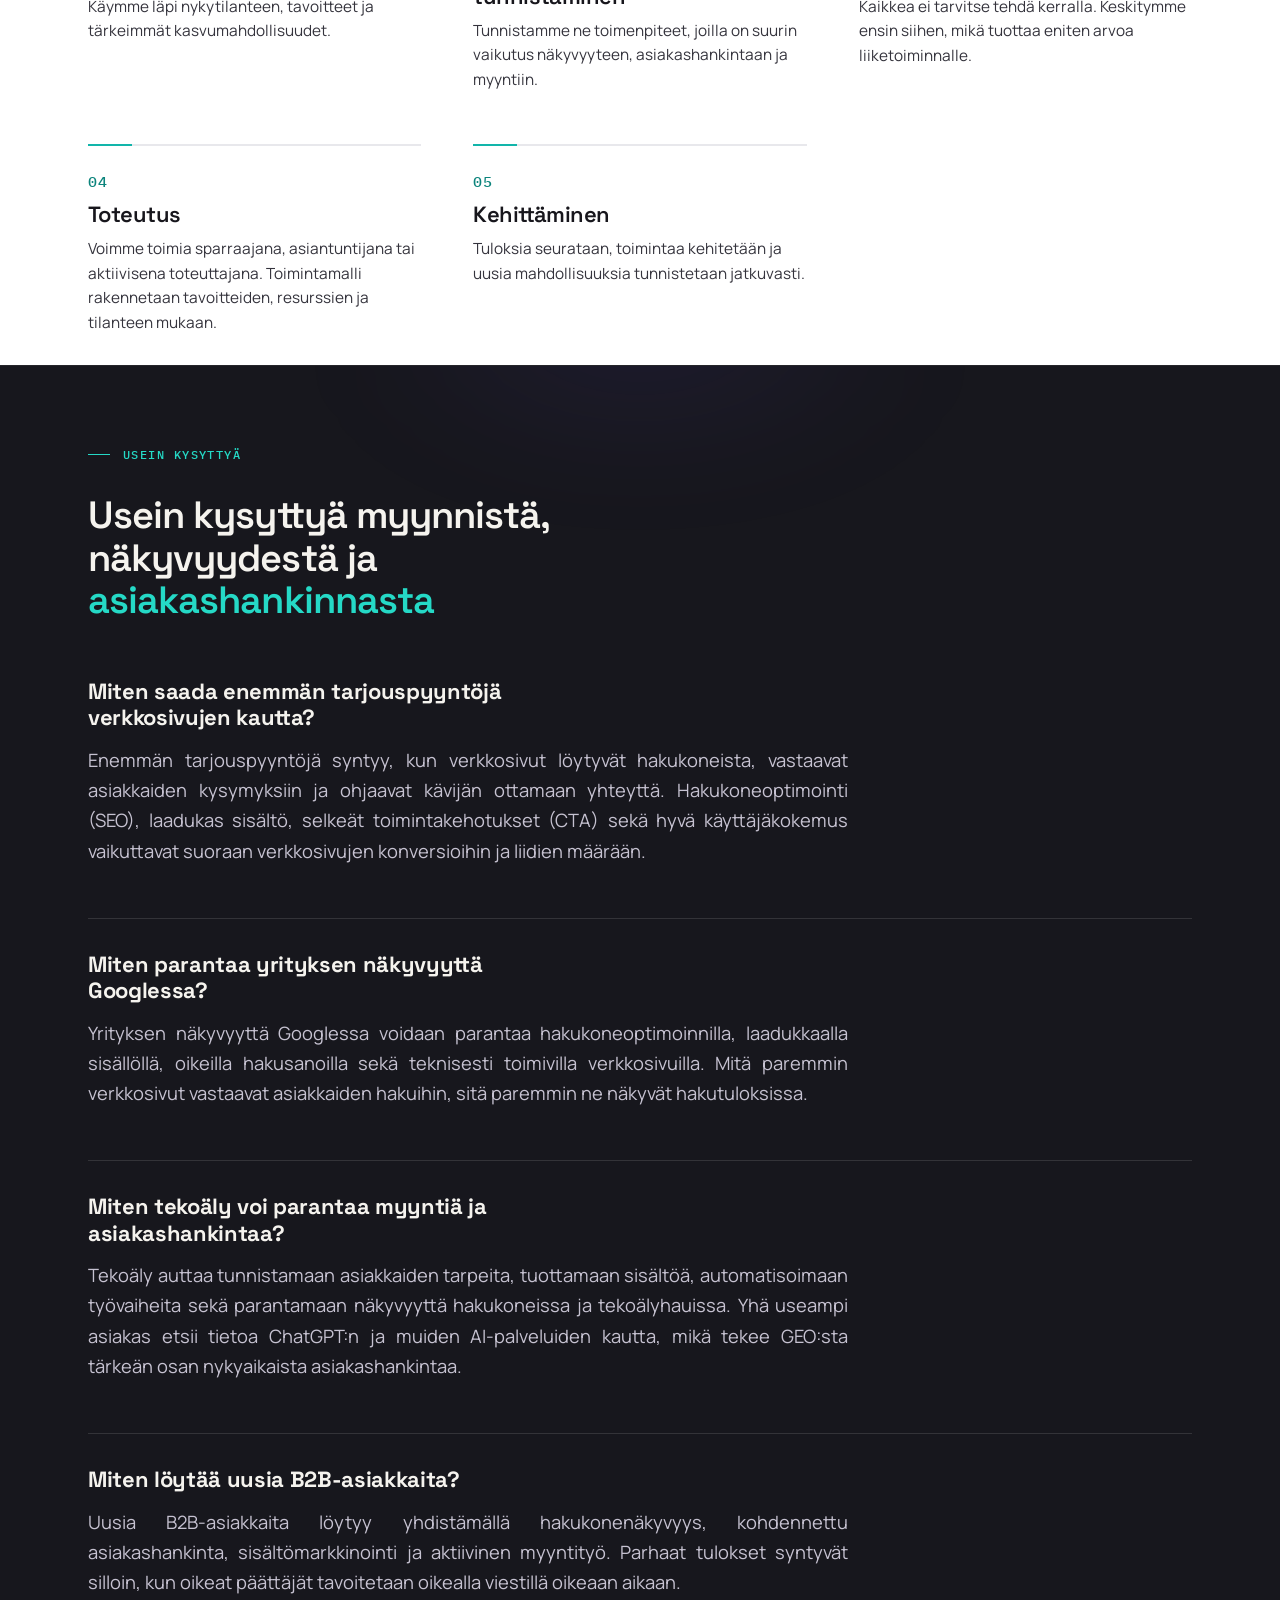
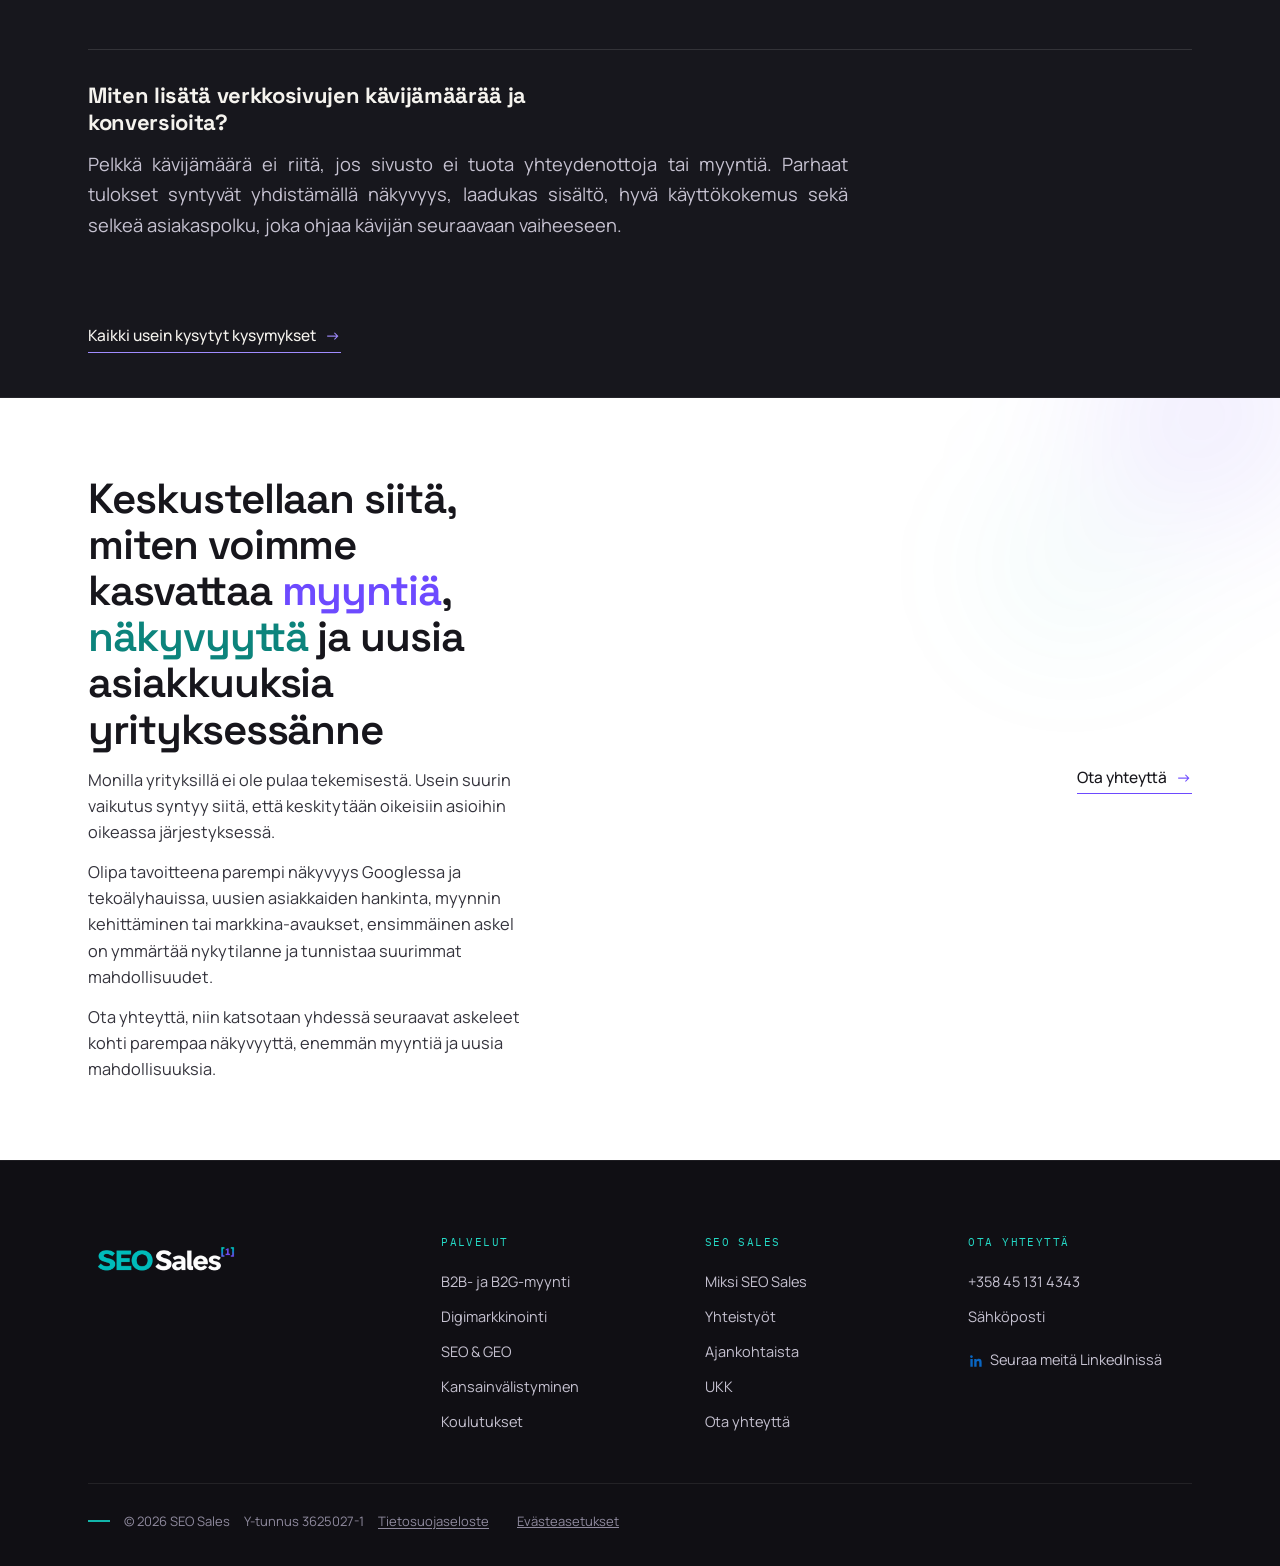
==== commit ba833459: "Use PNG favicon across SEO Sales pages" ====
--- a/index.html
+++ b/index.html
@@ -7,7 +7,7 @@
 <title>SEO Sales | B2B-myynti, asiakashankinta, SEO ja GEO</title>
 <meta name="description" content="SEO Sales yhdistää B2B- ja B2G-myynnin, asiakashankinnan, digimarkkinoinnin, SEO:n ja GEO:n yrityksen kasvun tueksi.">
 <link rel="canonical" href="https://seosales.fi/">
-<link rel="icon" type="image/svg+xml" href="seo-sales-b2b-myynti-favicon.svg">
+<link rel="icon" type="image/png" sizes="200x200" href="seo-sales-b2b-myynti-favicon.png?v=20261113">
 <meta property="og:type" content="website">
 <meta property="og:site_name" content="SEO Sales">
 <meta property="og:locale" content="fi_FI">
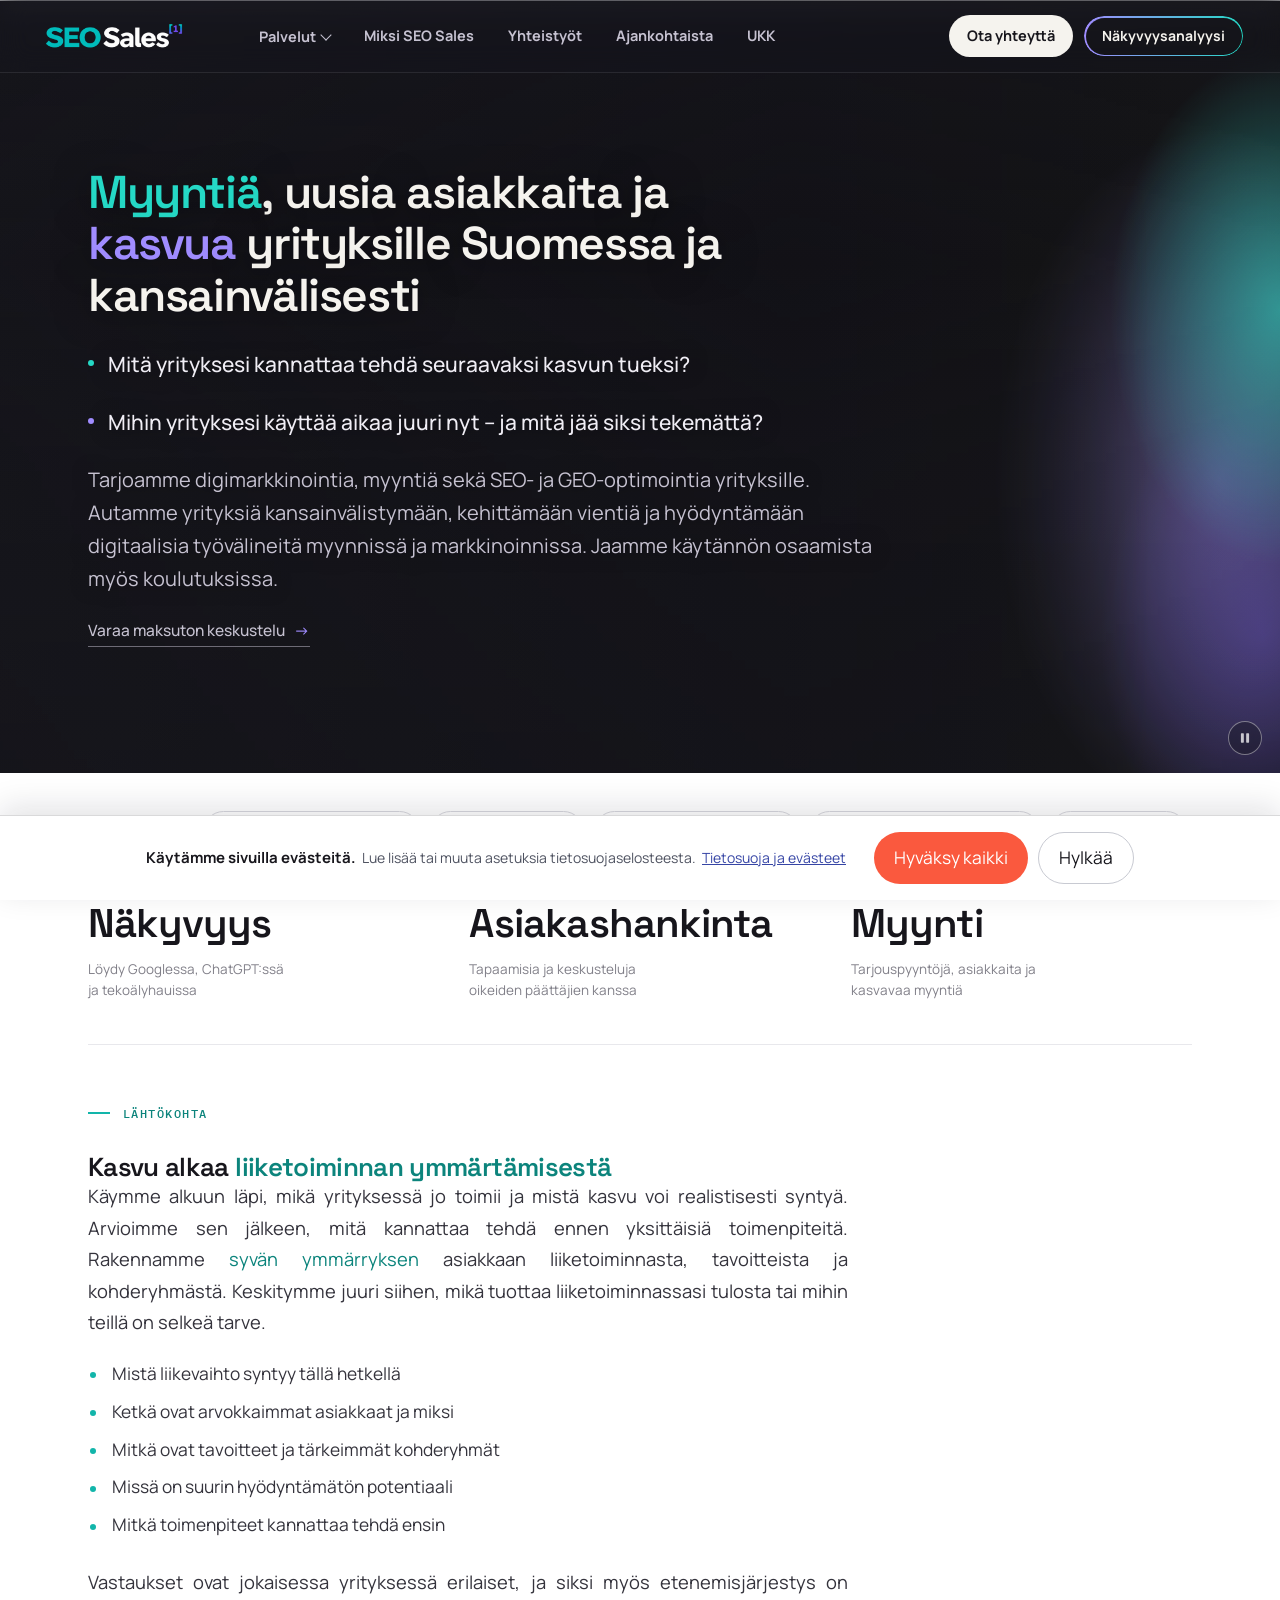
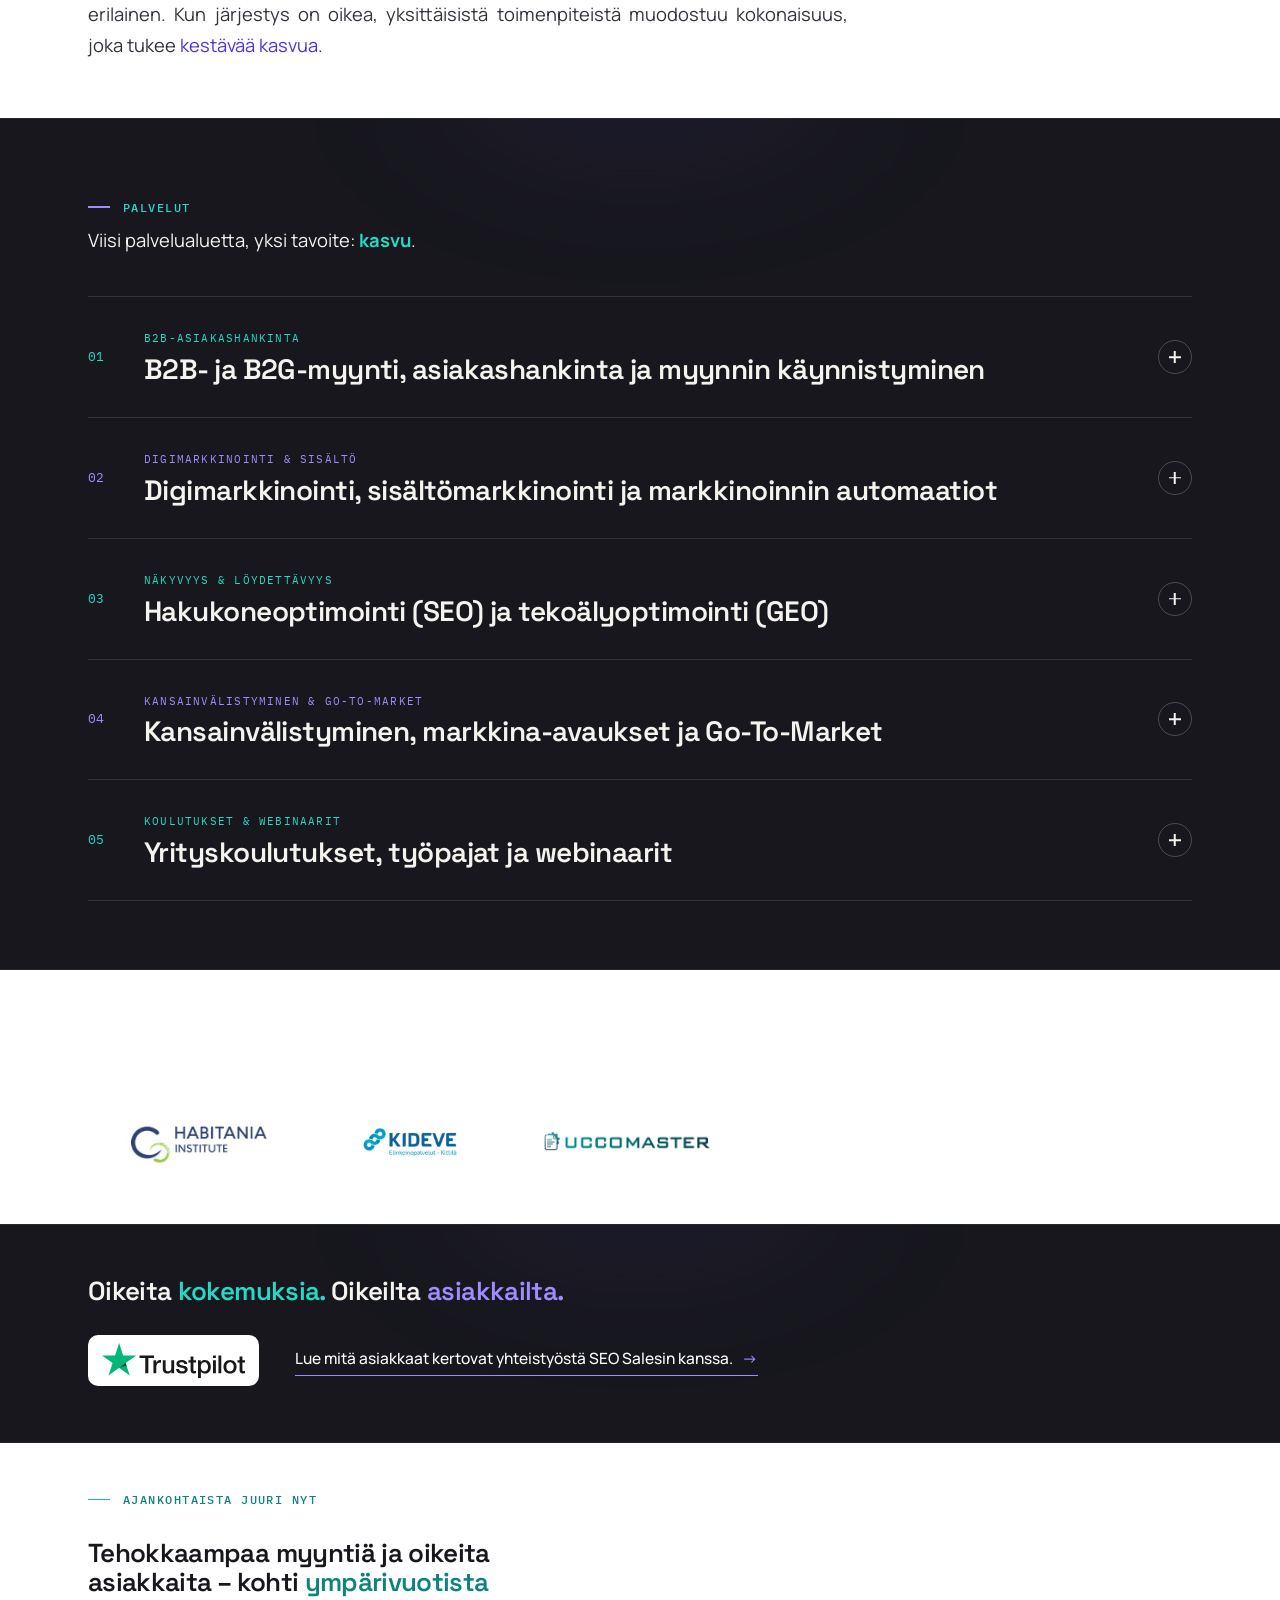
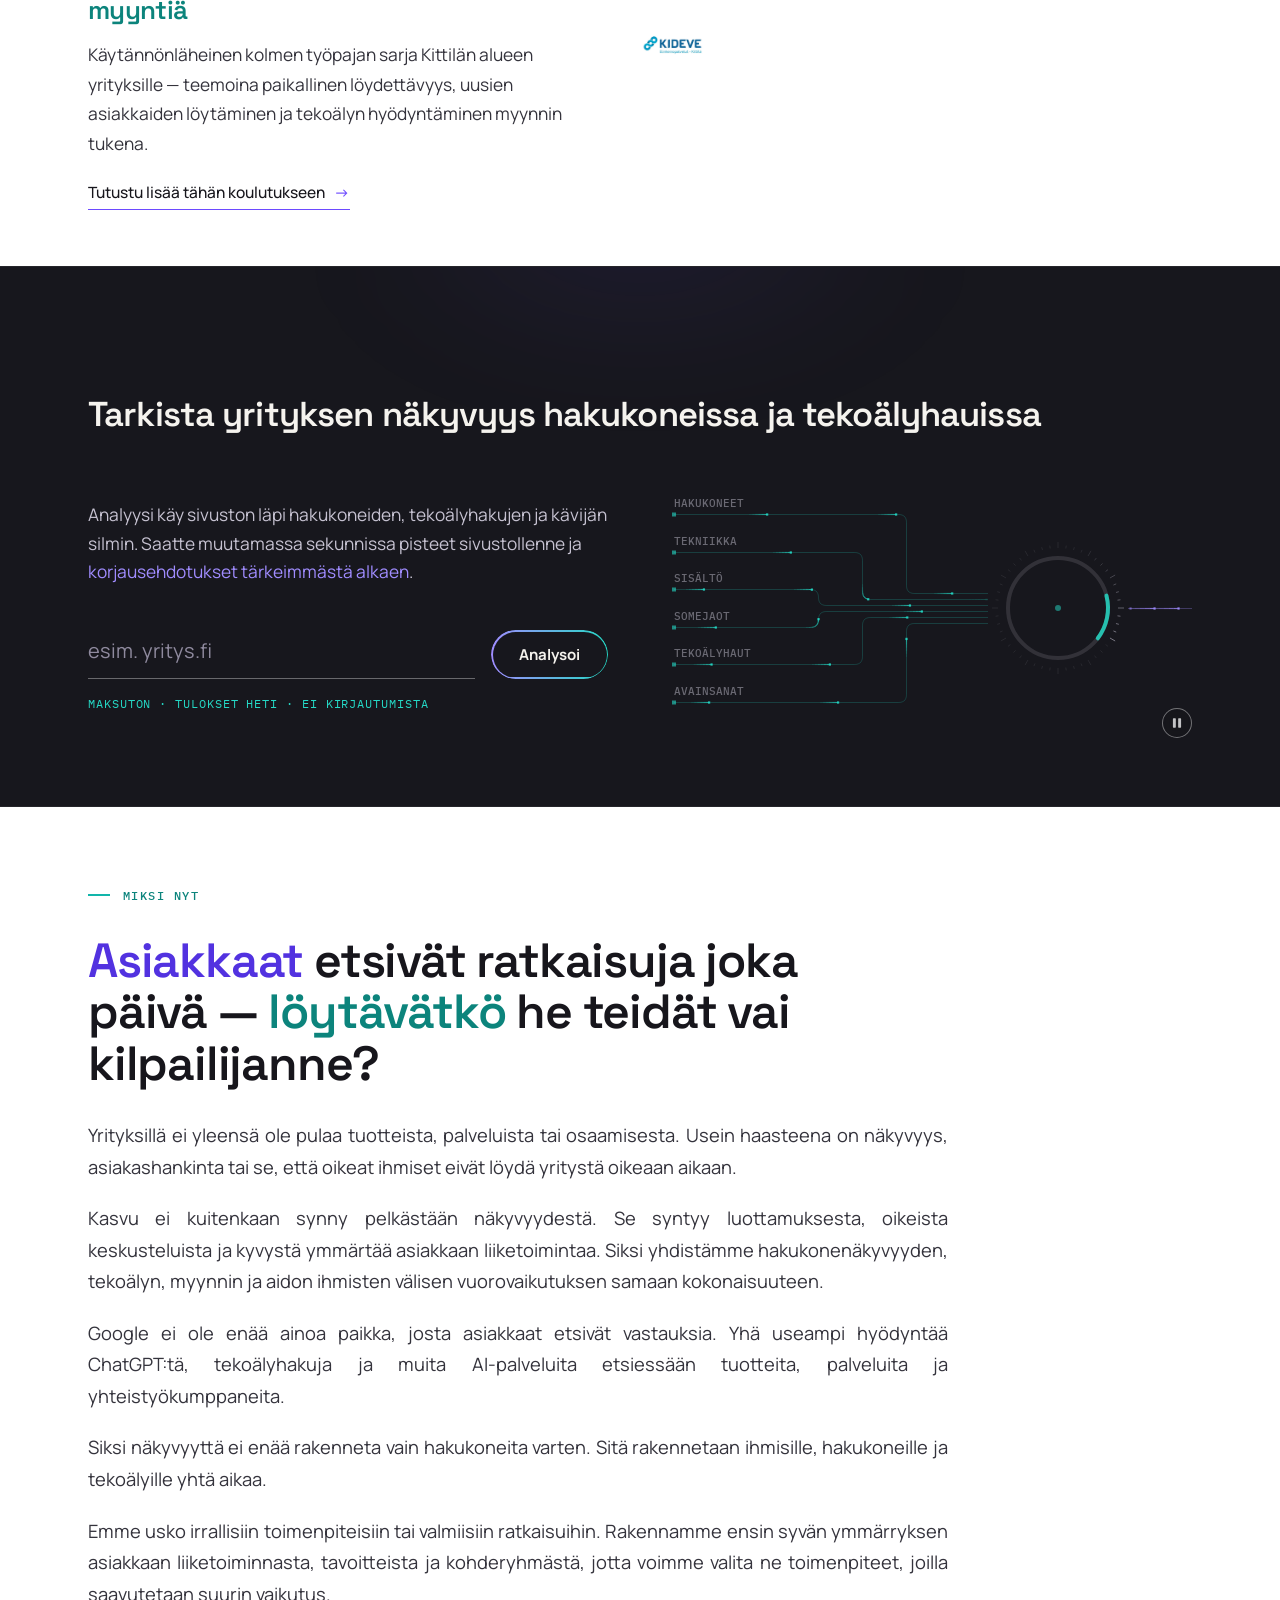
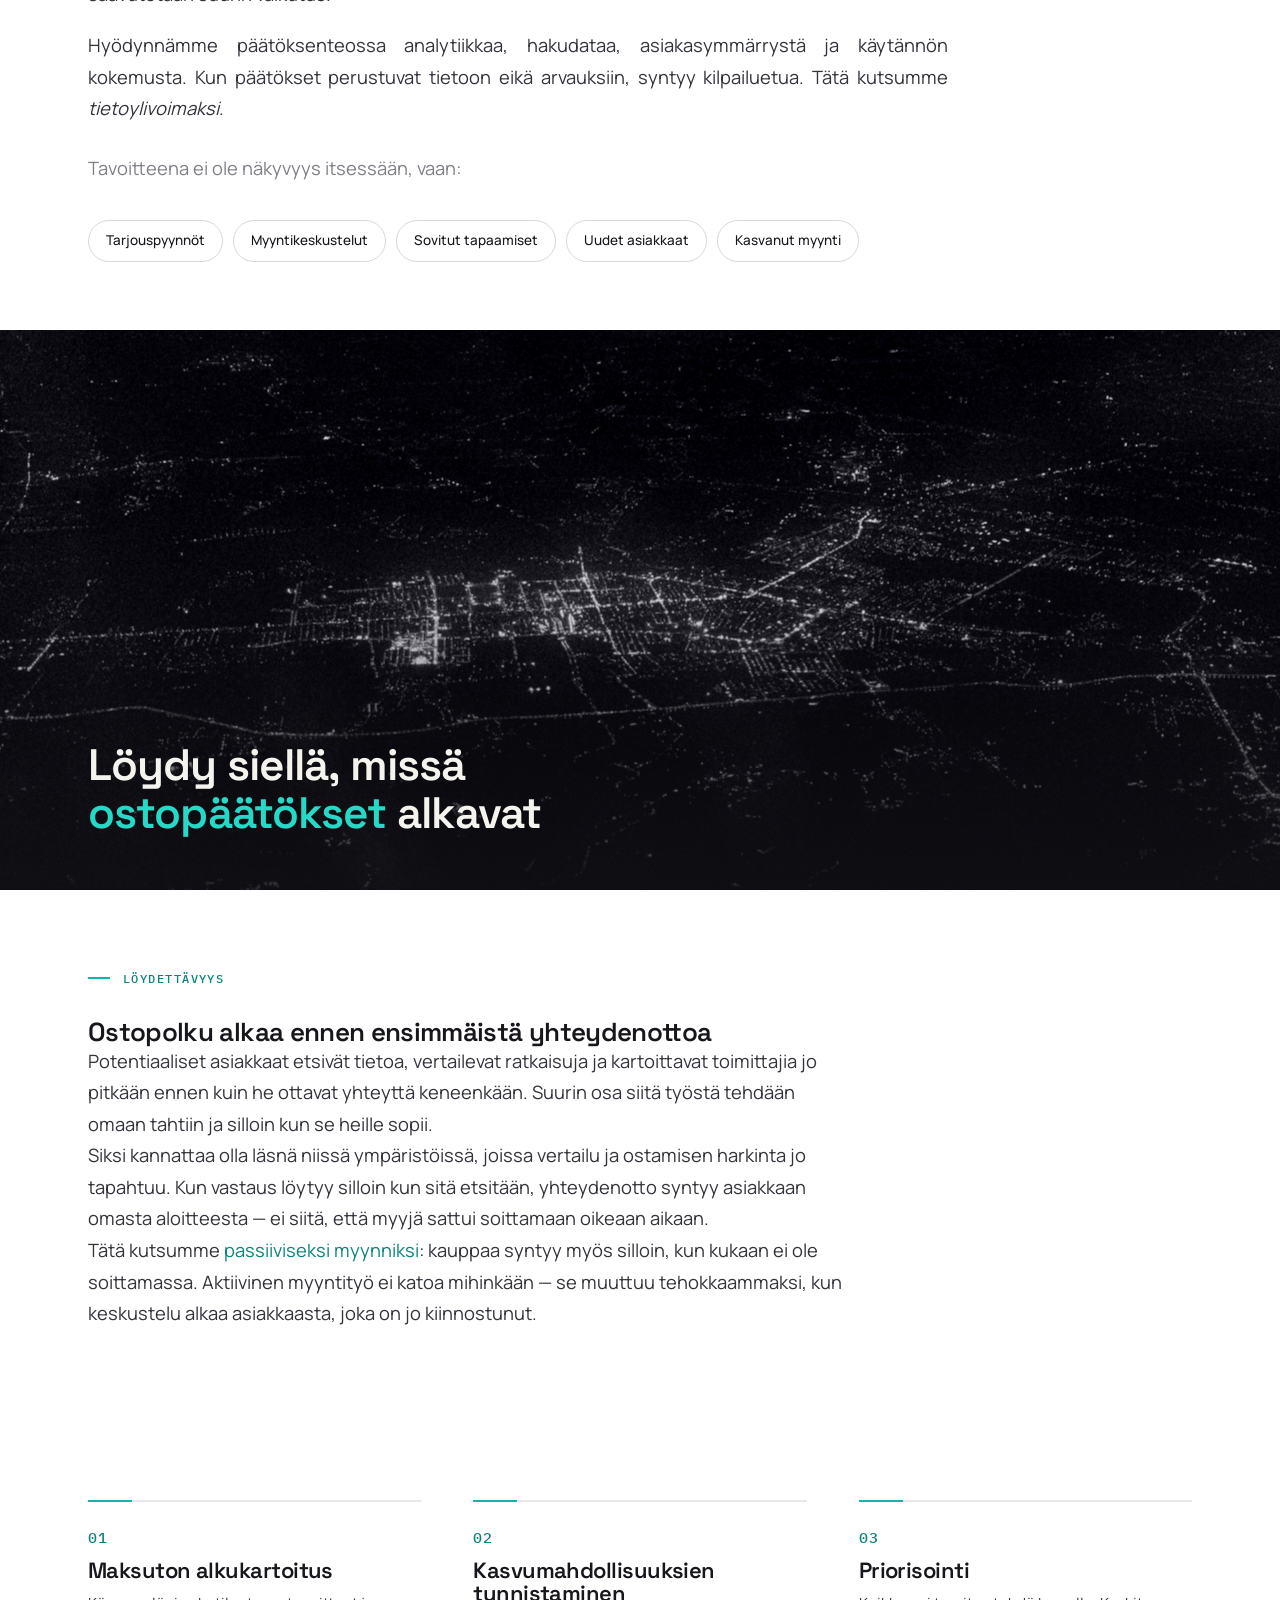
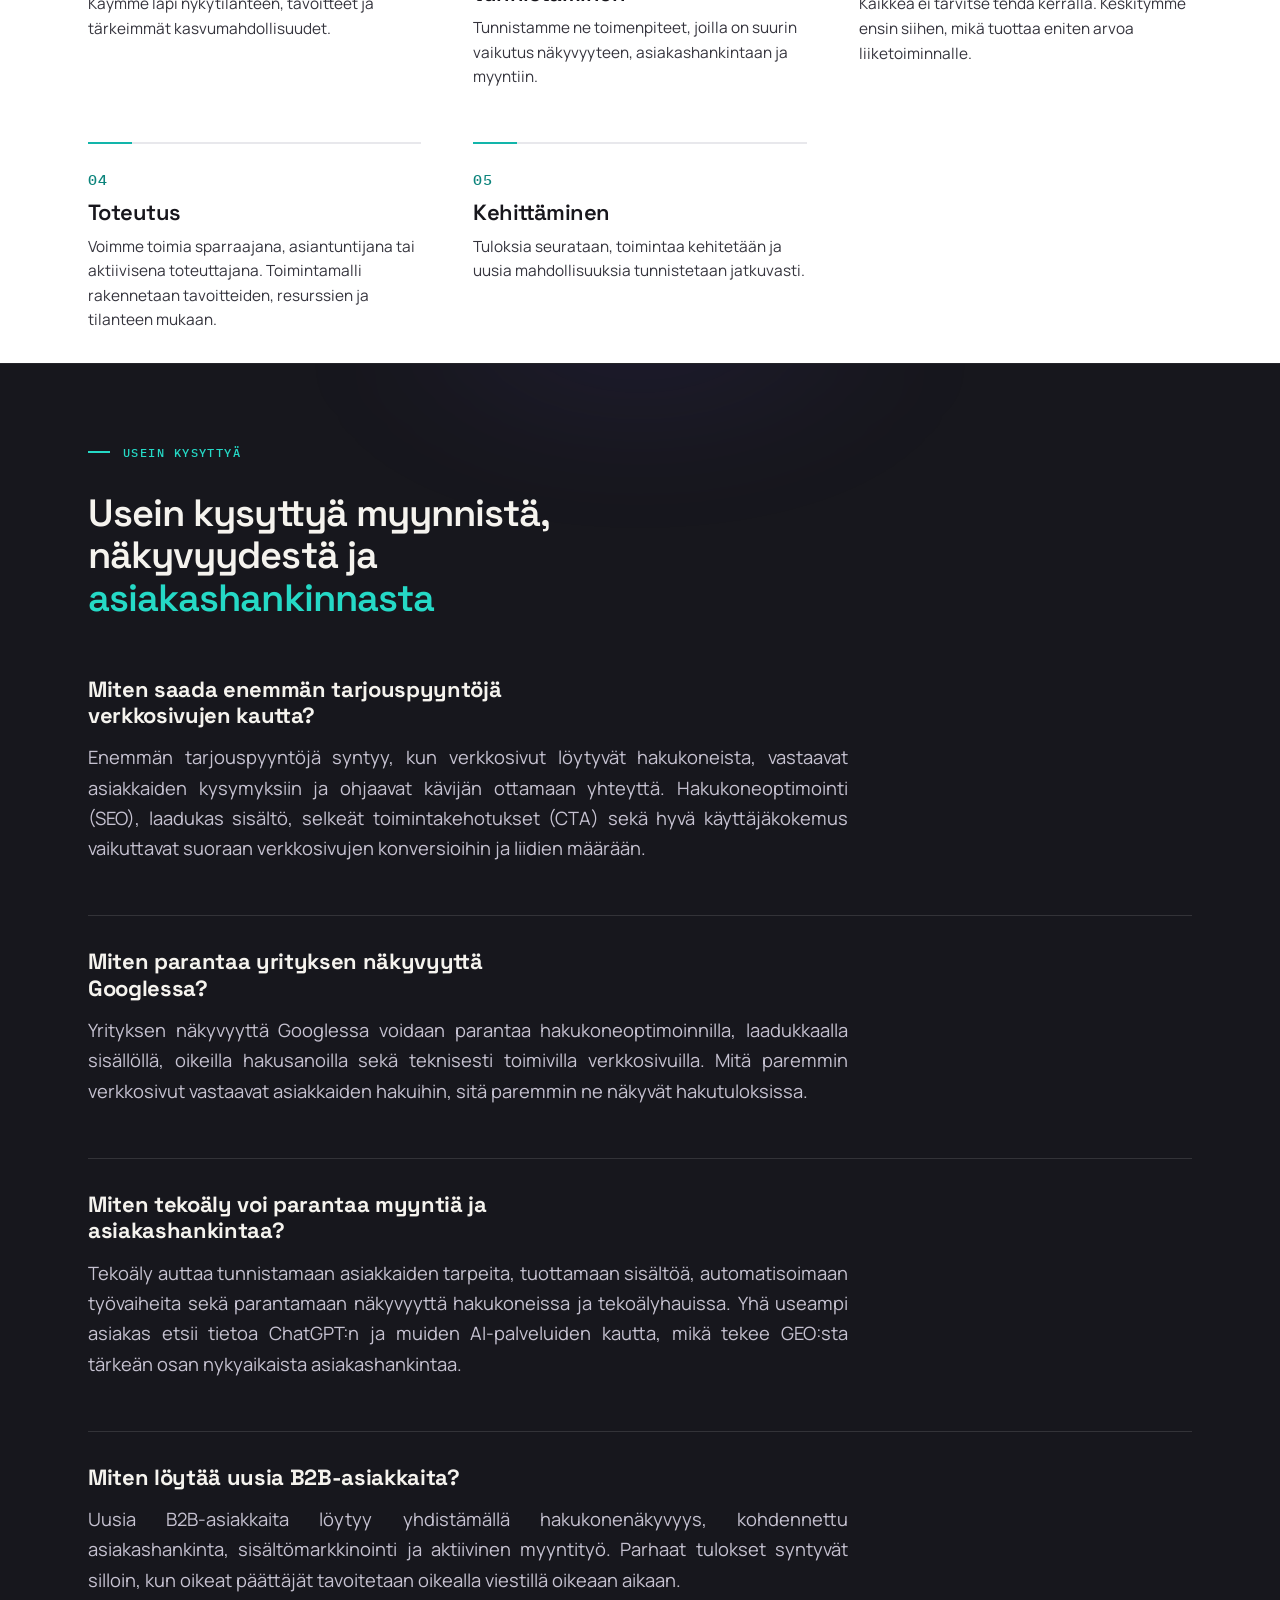
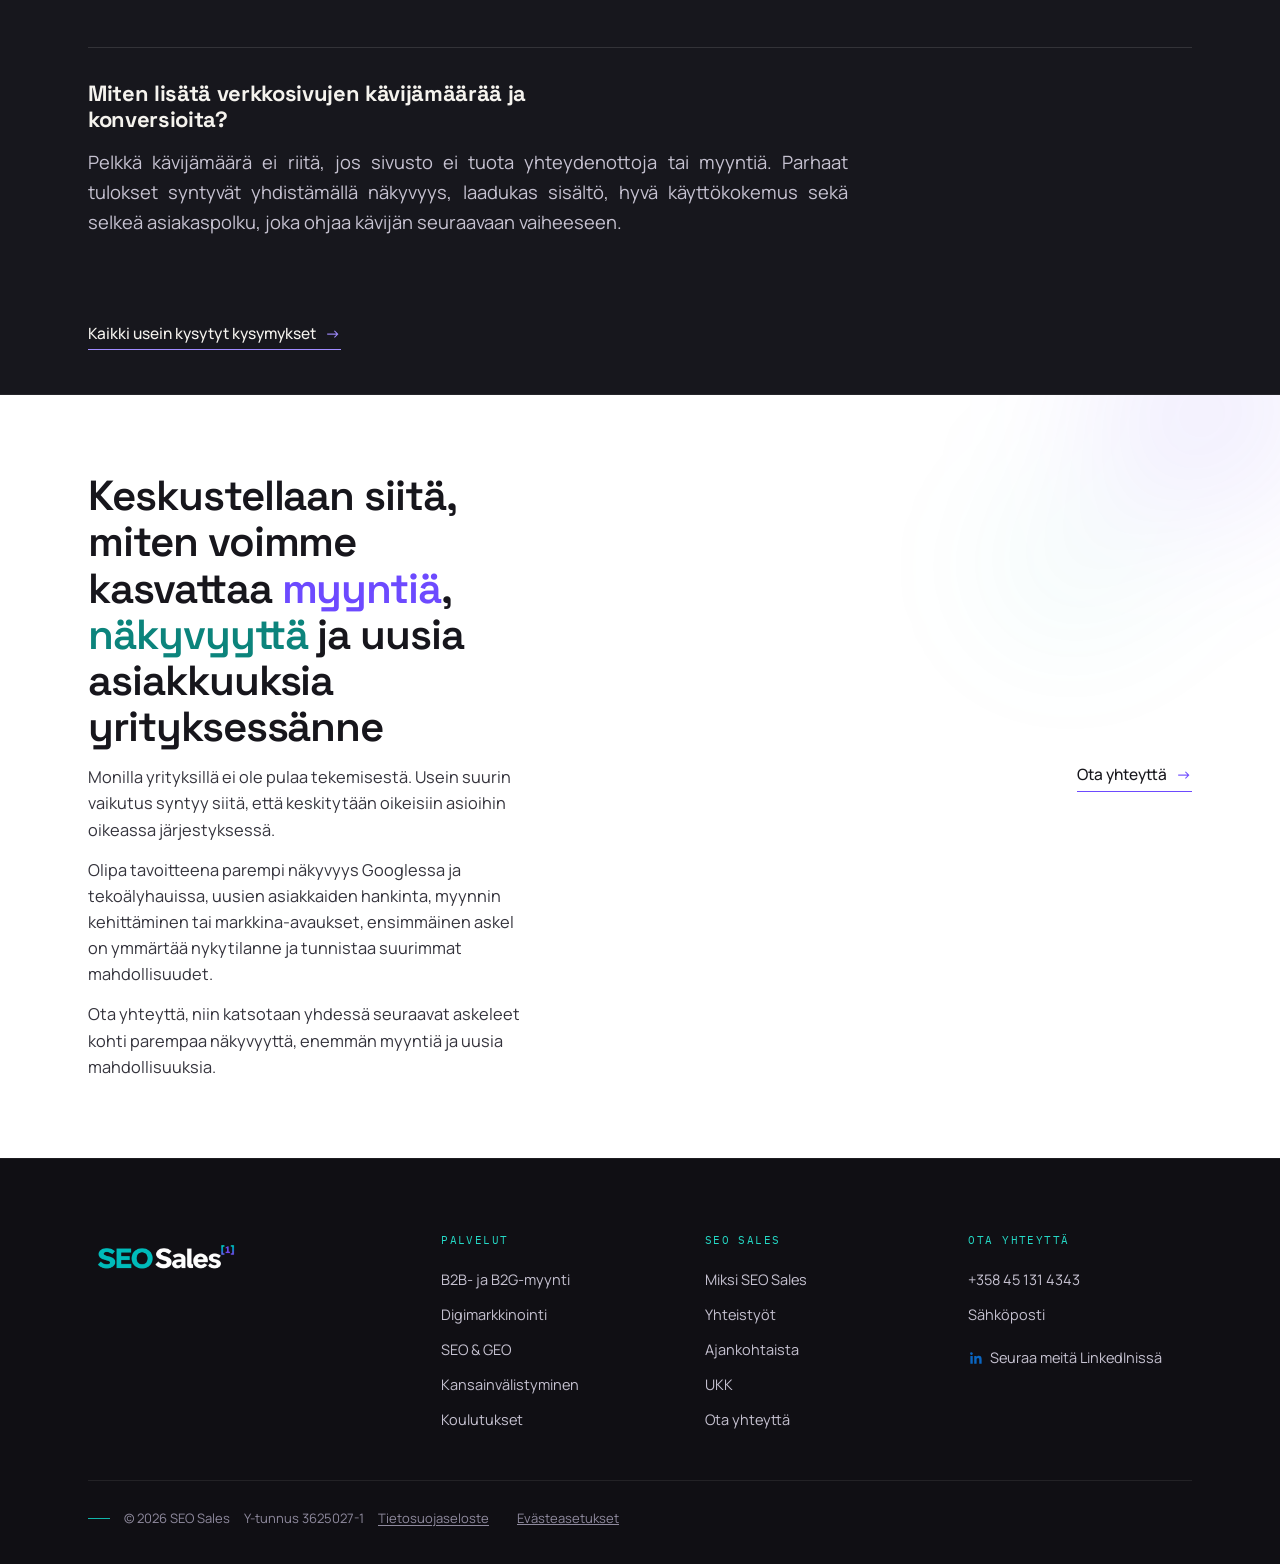
==== commit 61e0b9d1: "Publish updated SEO Sales website Publish updated SEO Sales website" ====
--- a/index.html
+++ b/index.html
@@ -29,7 +29,7 @@
 <link rel="preconnect" href="https://fonts.gstatic.com" crossorigin>
 <link rel="preload" as="style" href="https://fonts.googleapis.com/css2?family=Space+Grotesk:wght@400;500;600;700&family=Manrope:wght@400;500;600;700&family=IBM+Plex+Mono:wght@400;500&display=swap" onload="this.onload=null;this.rel='stylesheet'">
 <noscript><link href="https://fonts.googleapis.com/css2?family=Space+Grotesk:wght@400;500;600;700&family=Manrope:wght@400;500;600;700&family=IBM+Plex+Mono:wght@400;500&display=swap" rel="stylesheet"></noscript>
-<link rel="stylesheet" href="styles.css?v=20261113-final">
+<link rel="stylesheet" href="styles.css?v=20261124-final">
 <script>document.documentElement.classList.add('js')</script>
 </head>
 <body class="dark-hero">
@@ -320,25 +320,25 @@
 <!-- NÄKYVYYSANALYYSI TEASER -->
 <section id="analyysi-teaser" class="tint">
   <div class="wrap">
+    <p class="eyebrow reveal">Näkyvyysanalyysi</p>
+    <h2 class="at-title reveal d1">Tarkista yrityksen näkyvyys hakukoneissa ja tekoälyhauissa</h2>
     <div class="at-grid">
       <div class="at-text">
-        <p class="eyebrow reveal">Maksuton näkyvyysanalyysi</p>
-        <h2 class="reveal d1">Miten yrityksen verkkosivut näkyvät hauissa?</h2>
-        <p class="reveal d2">Analyysi käy sivuston läpi hakukoneiden, tekoälyhakujen ja kävijän silmin. Saatte muutamassa sekunnissa pisteet kuudelta osa-alueelta ja näette, <em class="hl">mitkä korjaukset kannattaa tehdä ensin</em>.</p>
+        <p class="reveal d2">Analyysi käy sivuston läpi hakukoneiden, tekoälyhakujen ja kävijän silmin. Saatte muutamassa sekunnissa pisteet sivustollenne ja <em class="hl">korjausehdotukset tärkeimmästä alkaen</em>.</p>
+        <form class="at-form reveal d2" action="nakyvyysanalyysi.html" method="get">
+          <label for="at-url" class="at-vh">Verkkosivun osoite</label>
+          <div class="at-row">
+            <input id="at-url" name="url" type="text" inputmode="url" autocomplete="url" placeholder="esim. yritys.fi" required>
+            <button type="submit" class="glow-btn at-submit">Analysoi</button>
+          </div>
+          <p class="at-meta">Maksuton · Tulokset heti · Ei kirjautumista</p>
+        </form>
       </div>
       <div class="at-side">
         <div class="at-visual reveal d1">
           <canvas id="teaserMotion" aria-hidden="true"></canvas>
           <button type="button" class="video-toggle" aria-label="Pysäytä animaatio"><svg class="vt-pause" width="14" height="14" viewBox="0 0 24 24" fill="currentColor" aria-hidden="true"><rect x="5" y="4" width="5" height="16" rx="1"/><rect x="14" y="4" width="5" height="16" rx="1"/></svg><svg class="vt-play" width="14" height="14" viewBox="0 0 24 24" fill="currentColor" aria-hidden="true"><path d="M7 4.5v15l13-7.5z"/></svg></button>
         </div>
-      <form class="at-form reveal d2" action="nakyvyysanalyysi.html" method="get">
-        <label for="at-url">Kirjoita verkkosivun osoite tähän</label>
-        <div class="at-row">
-          <input id="at-url" name="url" type="text" inputmode="url" autocomplete="url" placeholder="esim. yritys.fi" required>
-          <button type="submit" class="glow-btn at-submit">Analysoi</button>
-        </div>
-        <p class="at-meta">Maksuton · Tulokset heti · Ei kirjautumista</p>
-      </form>
       </div>
     </div>
   </div>
--- a/styles.css
+++ b/styles.css
@@ -1160,10 +1160,13 @@
 #yhteys-h1 em{color:#35D6D0}
 
 /* Näkyvyysanalyysin teaser (etusivu). Tumma tausta, otsikot, tekstit ja yläotsikko tulevat section.tint-tyyleistä. */
-.at-grid{display:grid;grid-template-columns:minmax(0,1.1fr) minmax(0,1fr);gap:64px;align-items:start}
-.at-text h2{font-size:clamp(29px,3.6vw,42px);max-width:18ch;margin-bottom:20px;line-height:1.1}
+/* Otsikko yhdellä rivillä koko leveydeltä, sen alla vasemmalla teksti ja osoitekenttä, oikealla kuvitus */
+.at-title{font-size:clamp(28px,2.7vw,38px);line-height:1.12;margin-bottom:44px}
+@media(min-width:1100px){.at-title{white-space:nowrap}}
+.at-grid{display:grid;grid-template-columns:minmax(0,1fr) minmax(0,1fr);gap:64px;align-items:center}
 .at-text p:not(.eyebrow){font-size:var(--fs-body);max-width:520px;line-height:1.65}
-.at-form label{font-family:var(--sans);font-size:var(--fs-body);font-weight:500;letter-spacing:0;text-transform:none;color:#F5F3EE;margin:0 0 6px}
+.at-form{margin-top:36px;max-width:520px}
+.at-vh{position:absolute;width:1px;height:1px;margin:-1px;padding:0;overflow:hidden;clip:rect(0,0,0,0);white-space:nowrap;border:0}
 .at-row{display:flex;gap:16px;align-items:flex-end}
 .at-row input{flex:1;color:#F5F3EE;font-size:20px;padding:14px 0;border-bottom-color:rgba(255,255,255,.35)}
 .at-row input::placeholder{color:#8F8A9E}
@@ -1171,11 +1174,11 @@
 .at-submit{flex:none}
 .at-submit:focus-visible,.at-row input:focus-visible{outline:2px solid var(--turq-bright);outline-offset:3px}
 section.tint .at-meta{font-family:var(--mono);font-size:11.5px;letter-spacing:.08em;text-transform:uppercase;color:var(--turq-bright);margin-top:16px}
-@media(max-width:900px){.at-grid{grid-template-columns:1fr;gap:36px}}
+@media(max-width:900px){.at-grid{grid-template-columns:1fr;gap:40px}.at-title{margin-bottom:28px}}
 @media(max-width:640px){.at-row{flex-direction:column;align-items:stretch}.at-submit{width:100%}}
 
-/* Teaserin kuvitus (teaser-motion.js) lomakkeen yläpuolella */
-.at-visual{position:relative;aspect-ratio:520/260;margin-bottom:30px}
+/* Teaserin kuvitus (teaser-motion.js) */
+.at-visual{position:relative;aspect-ratio:520/260}
 .at-visual canvas{display:block;width:100%;height:100%}
 .at-visual .video-toggle{bottom:0;right:0;width:30px;height:30px}
 @media(max-width:640px){.at-visual{aspect-ratio:520/300}}
